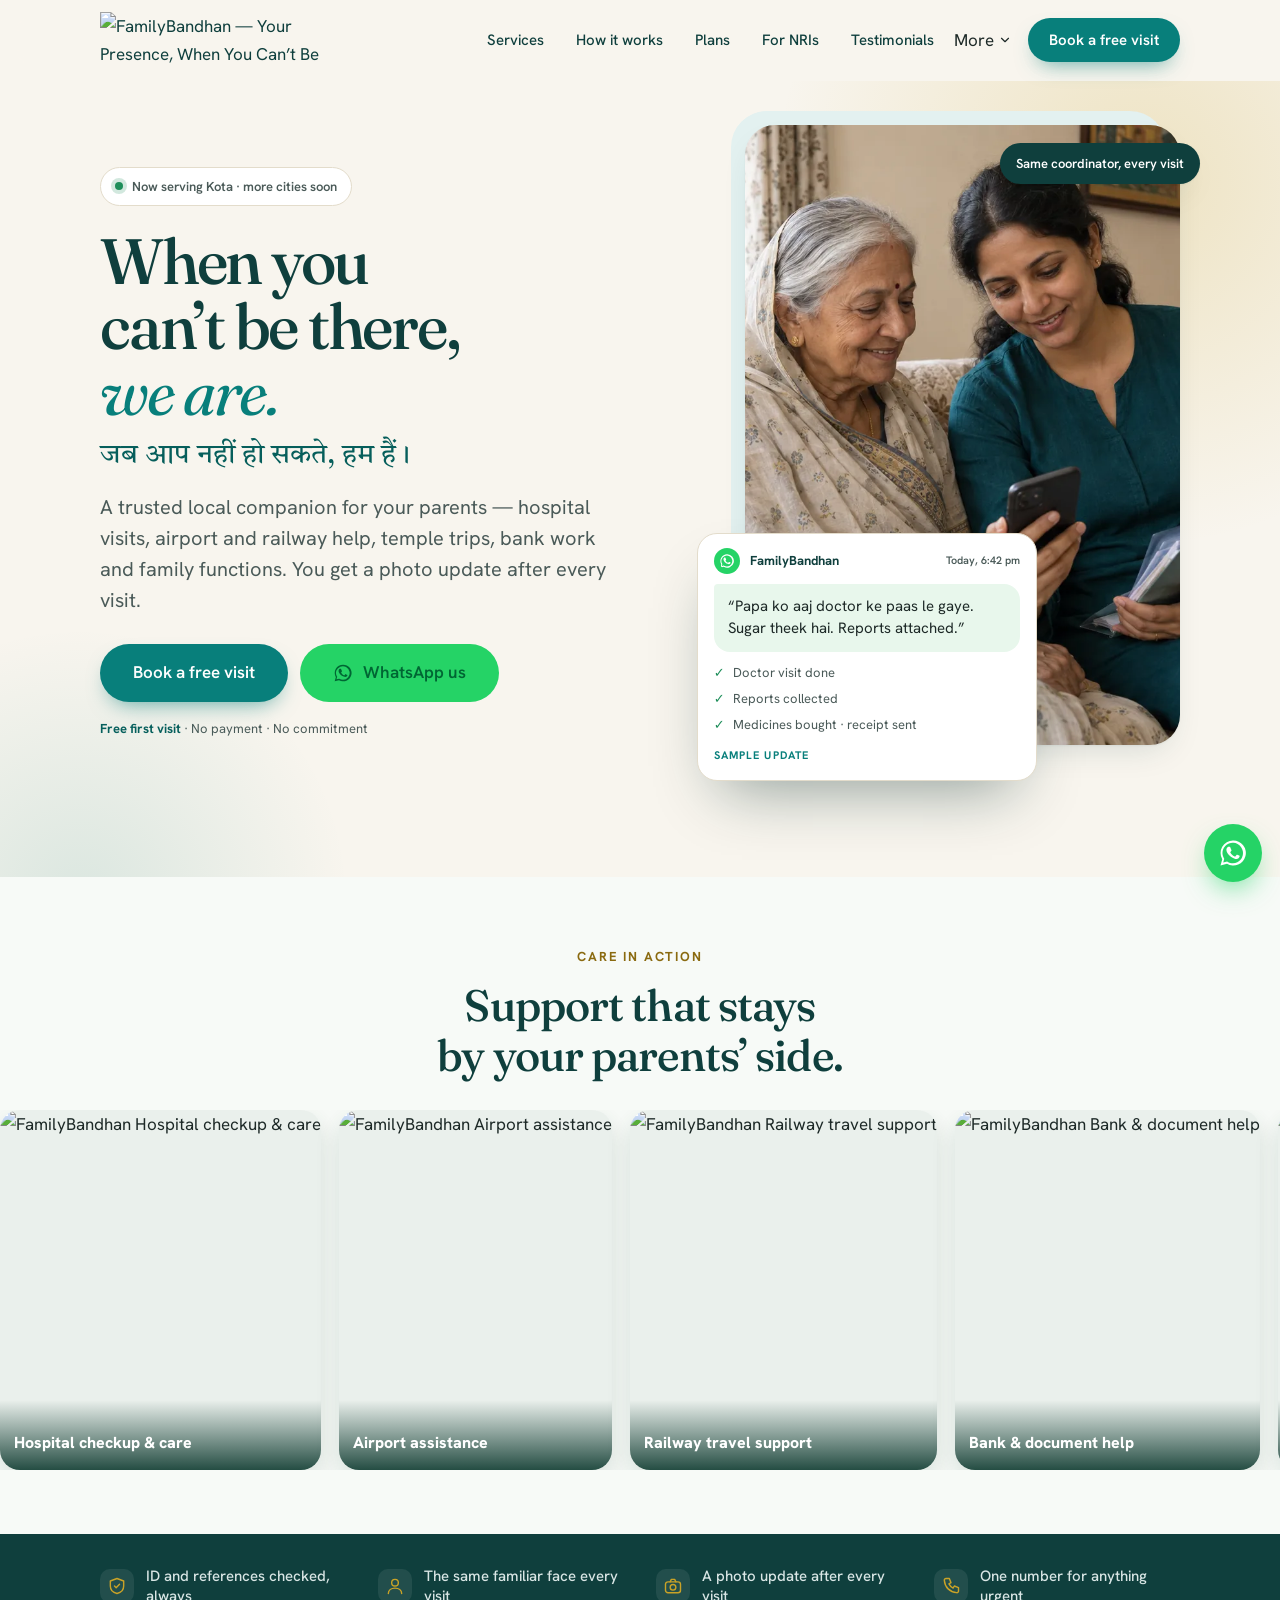
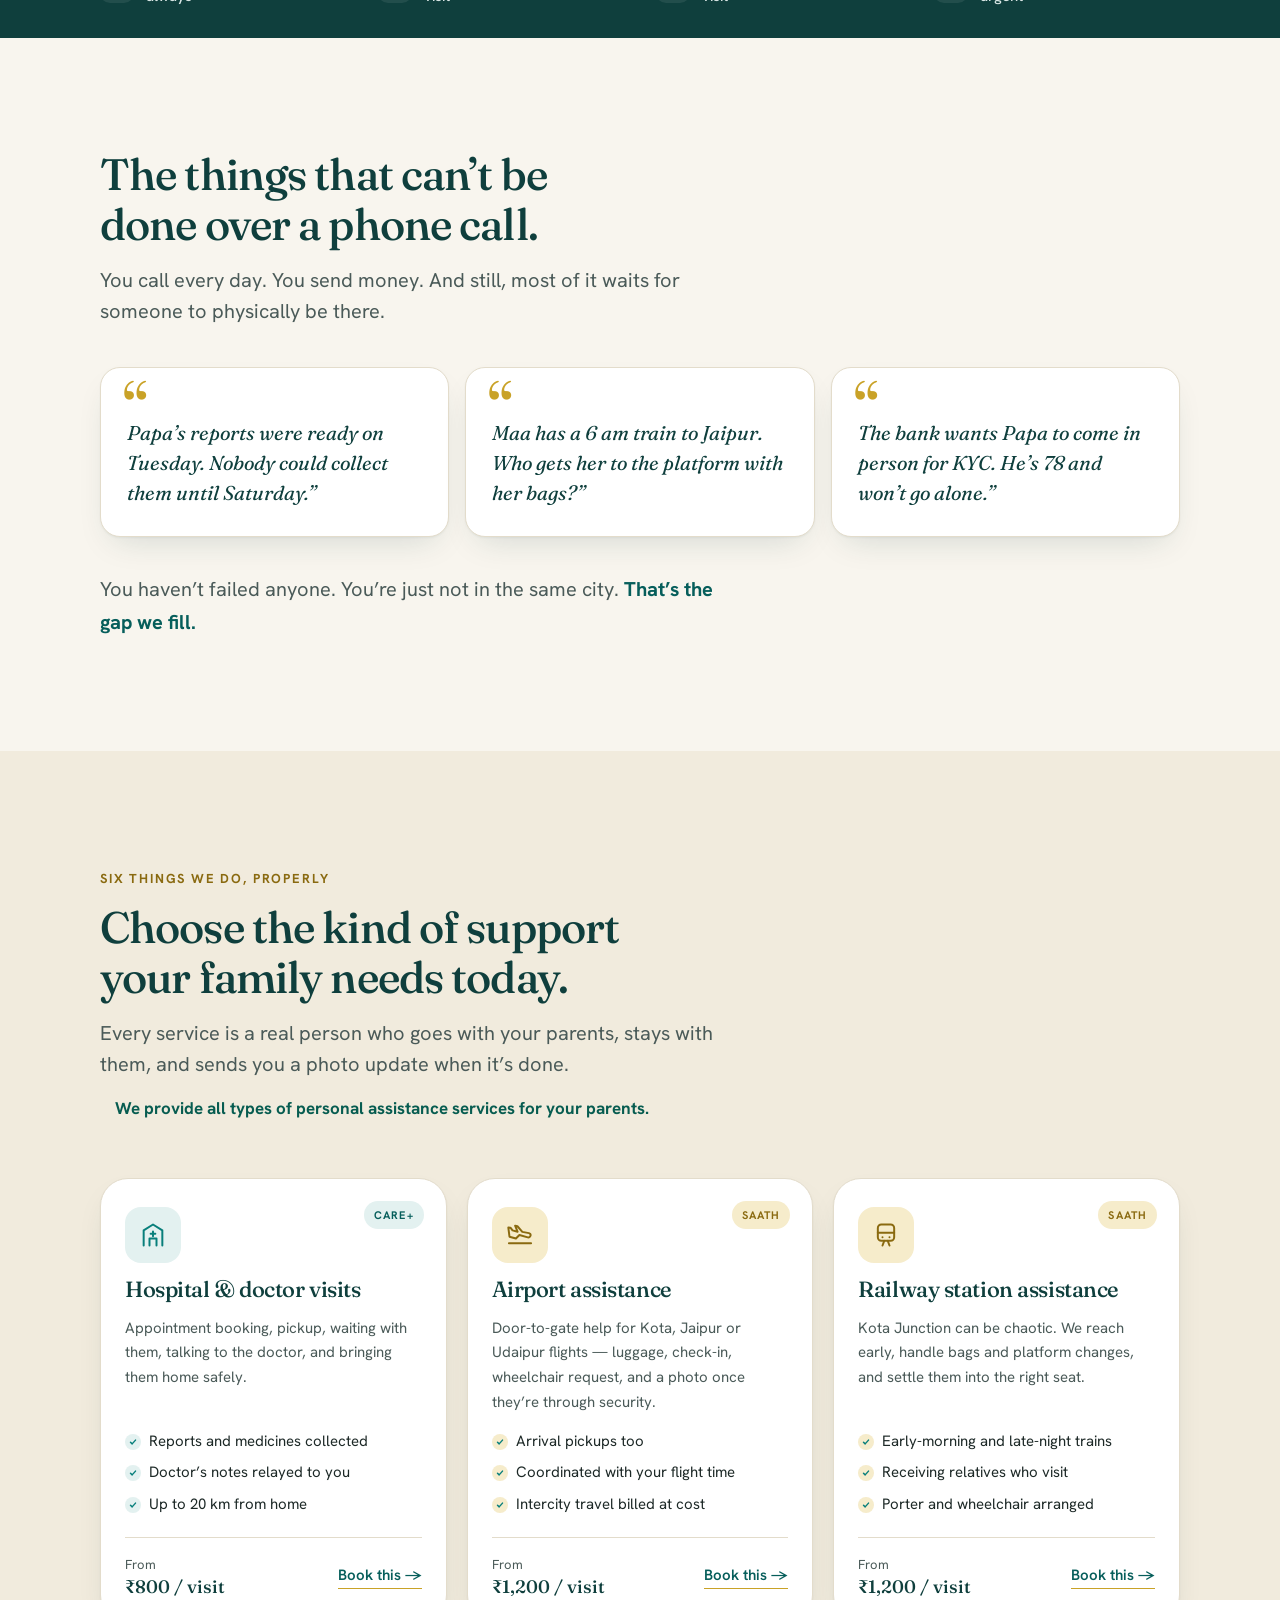
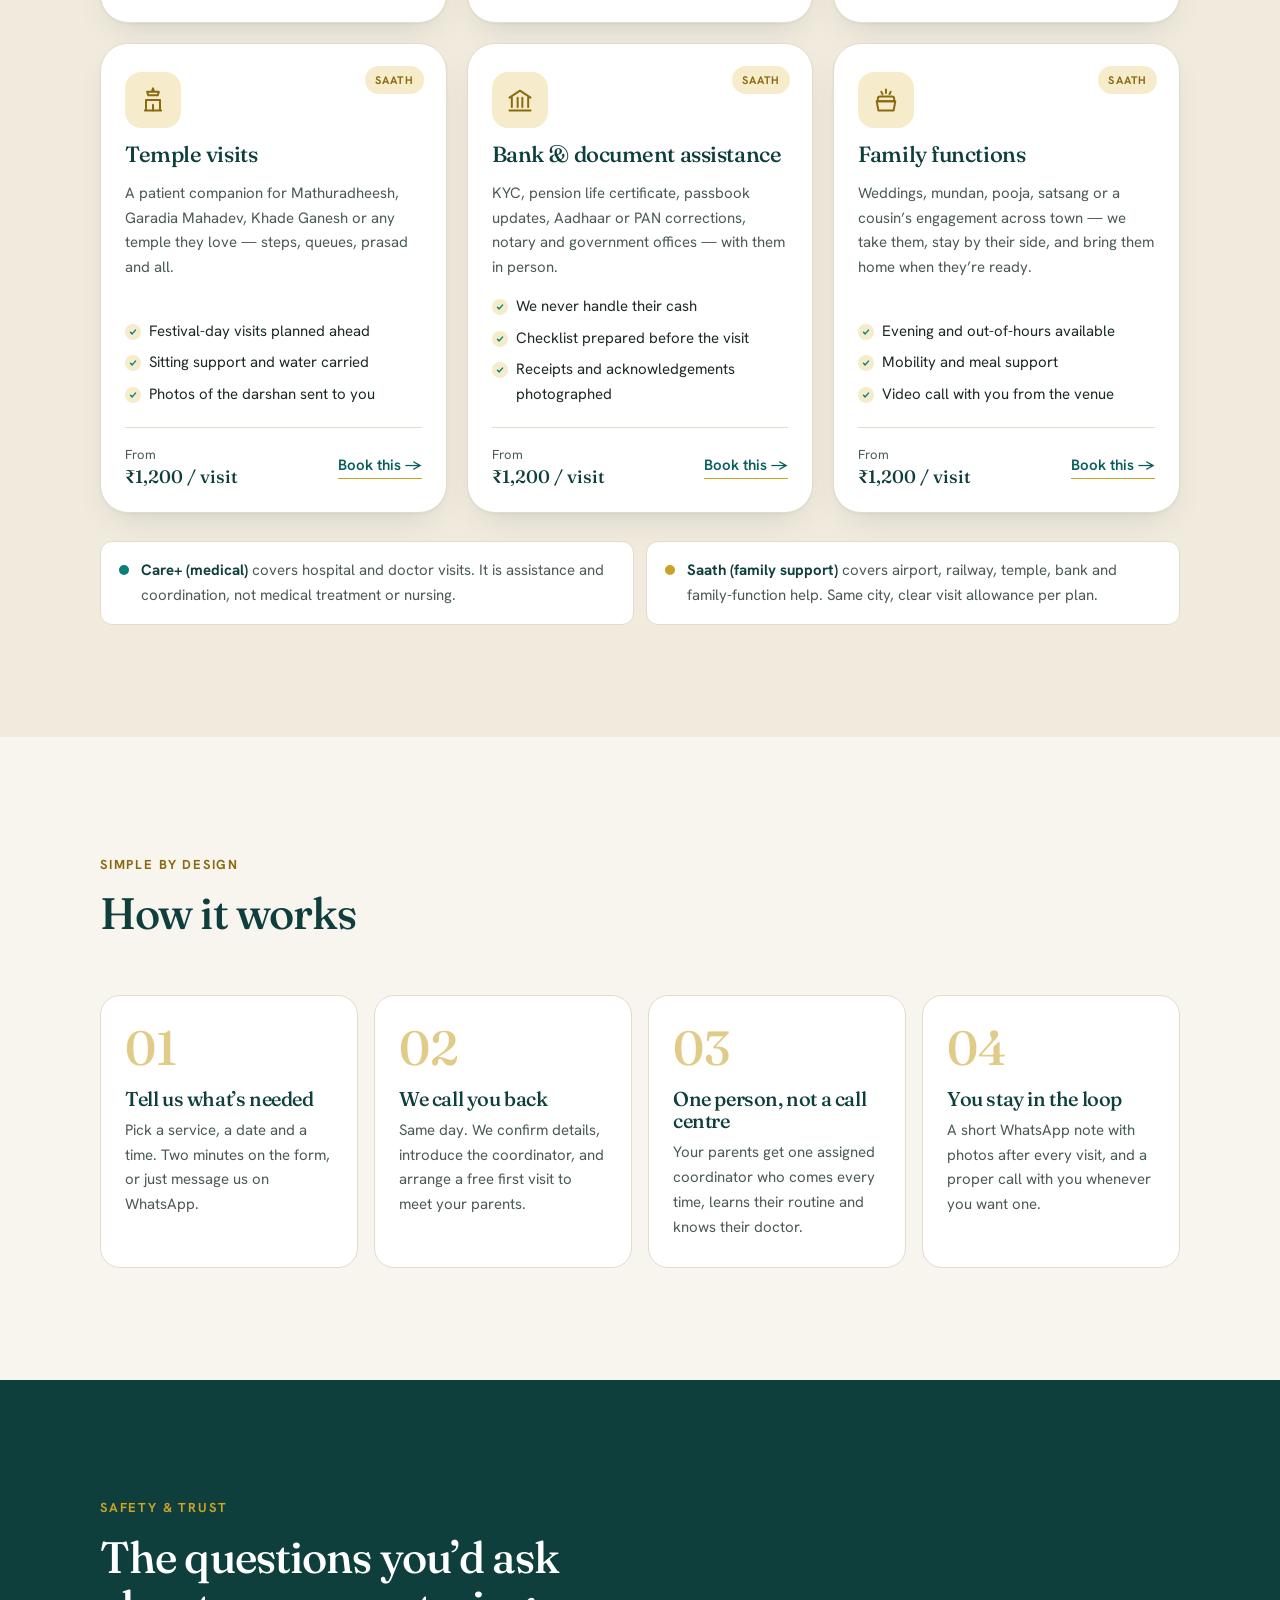
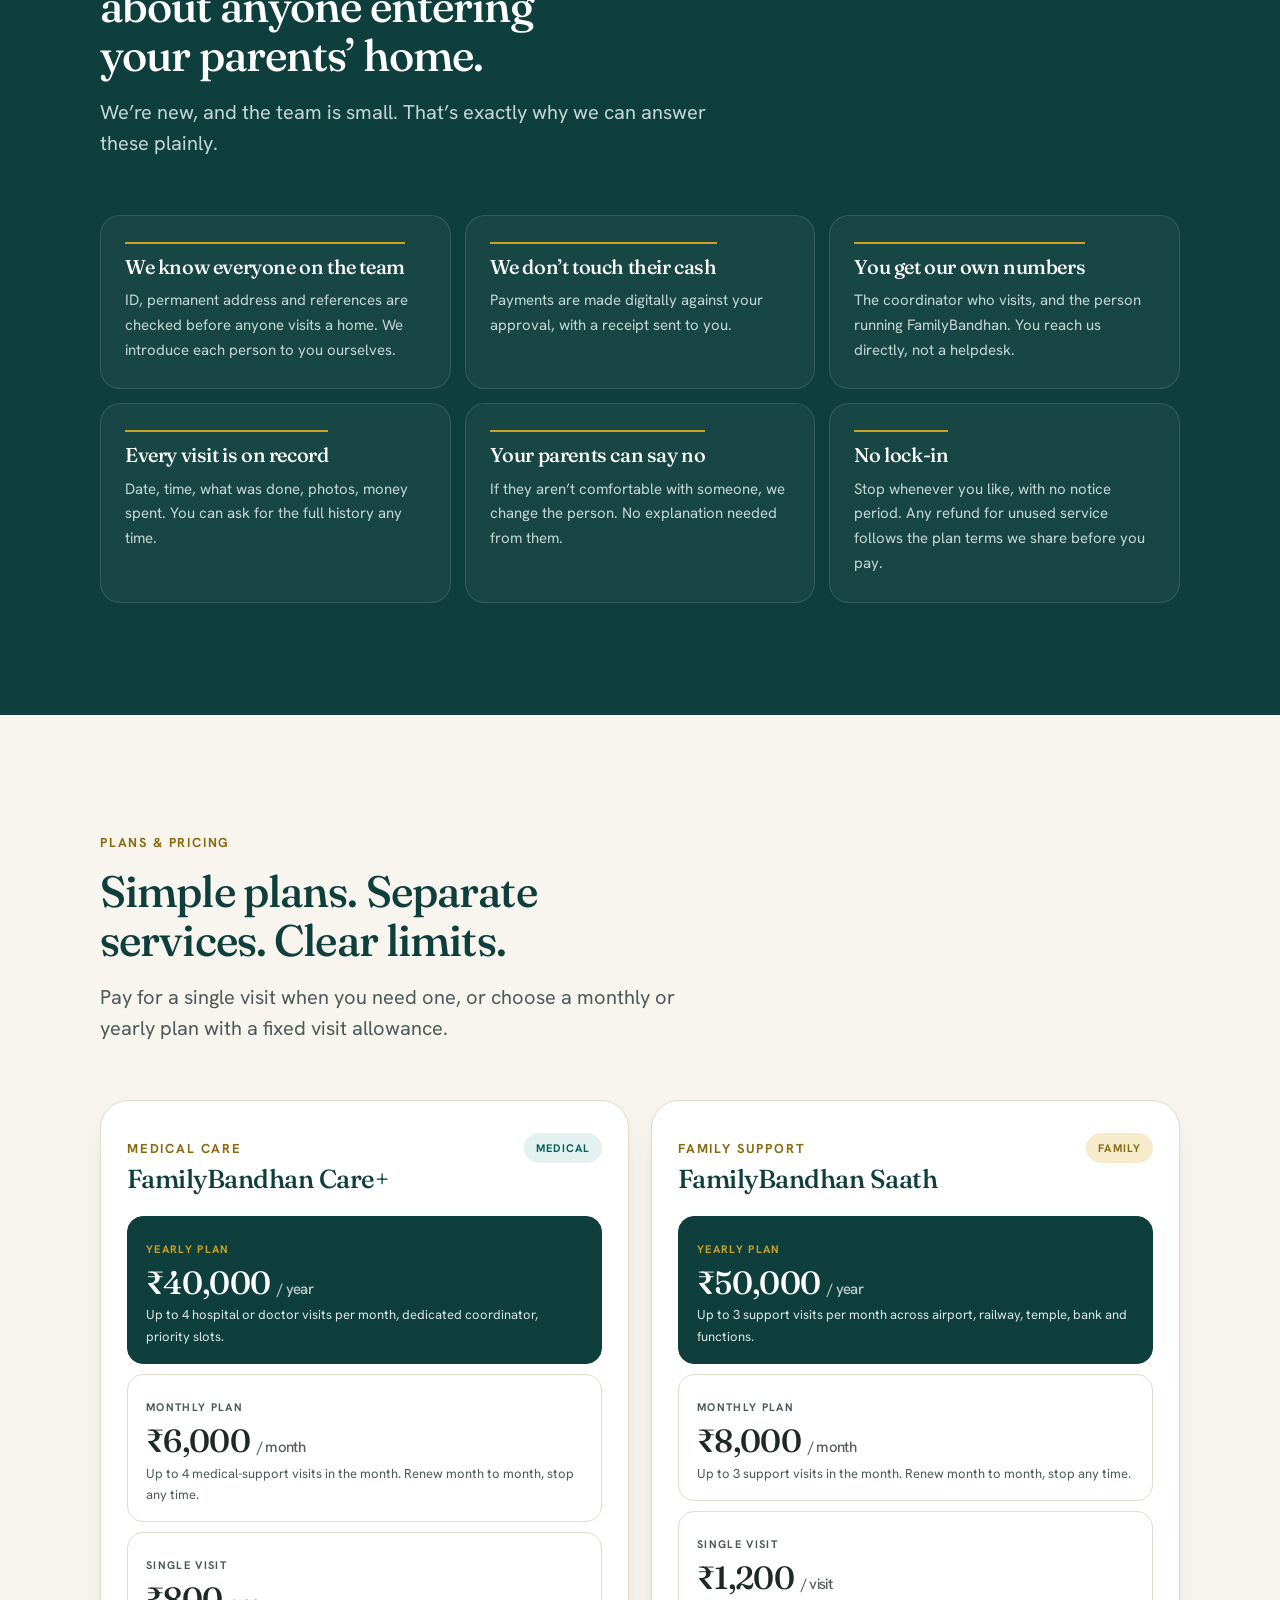
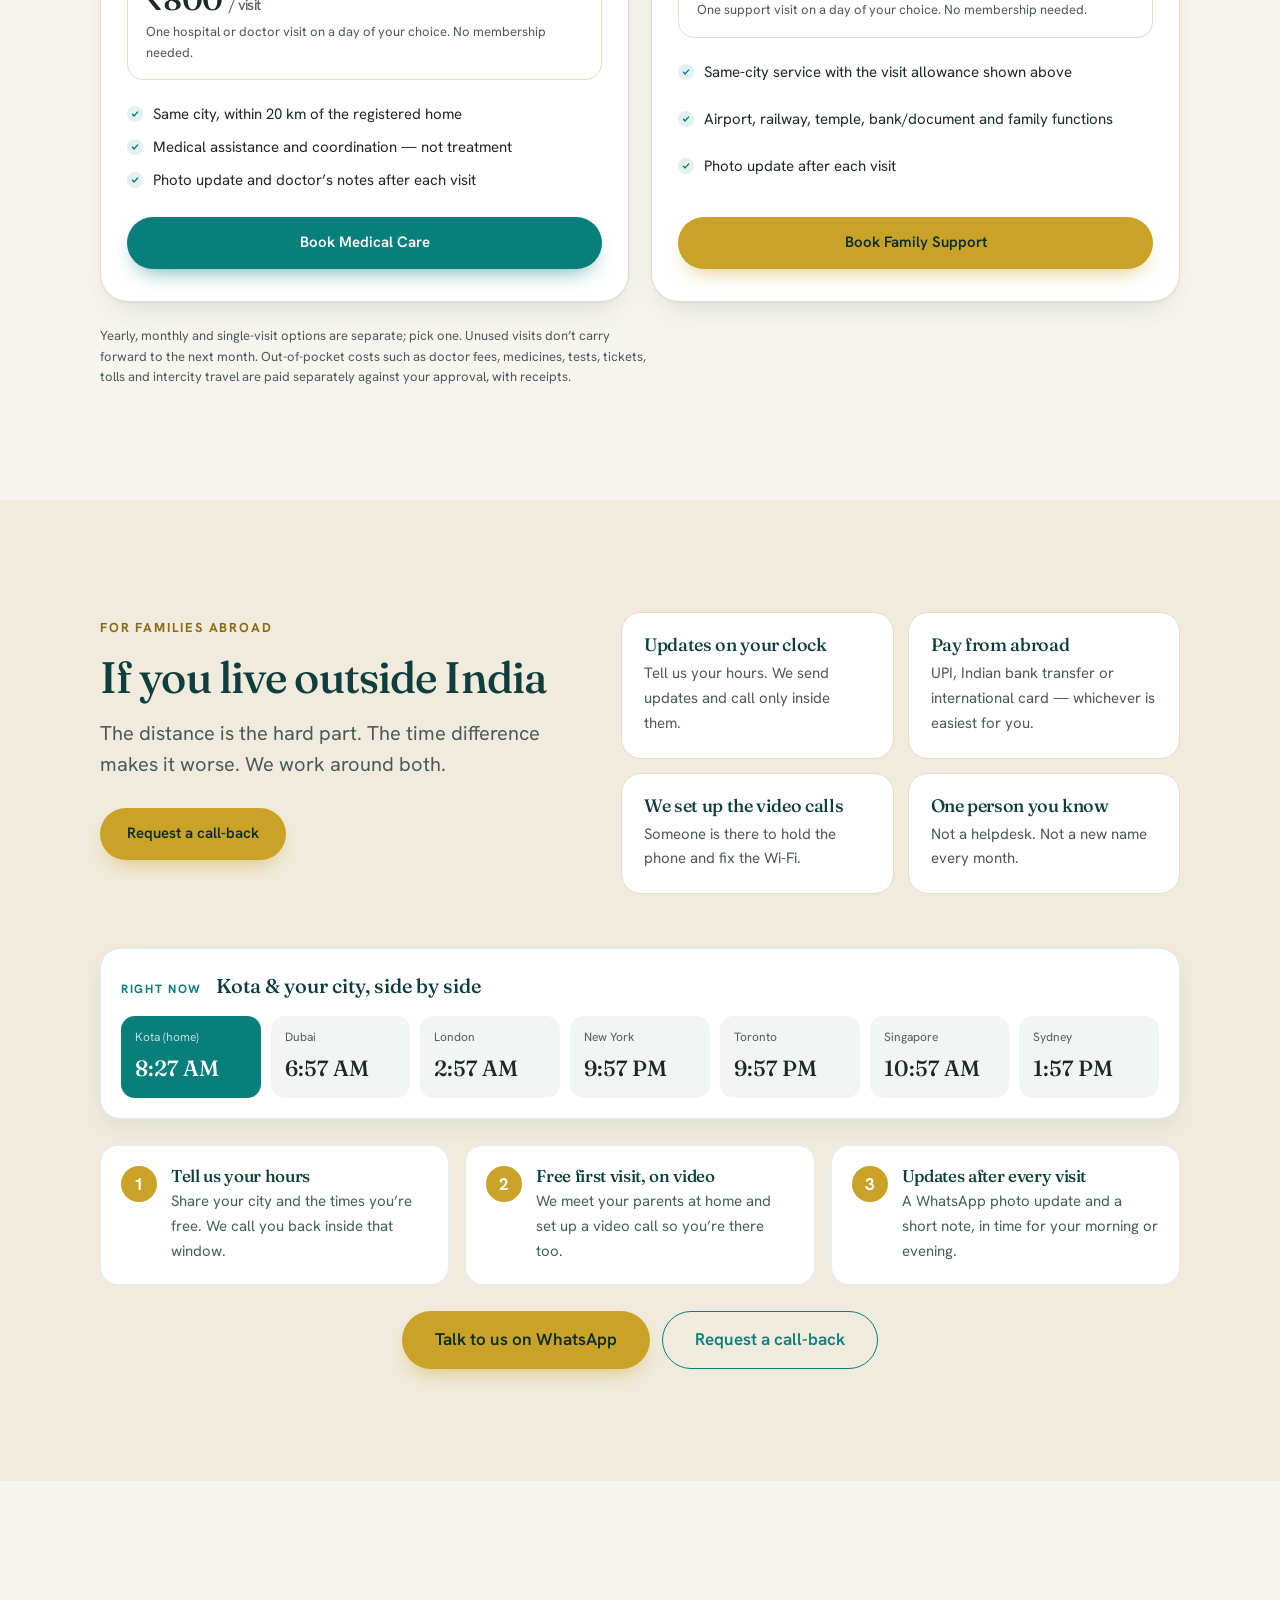
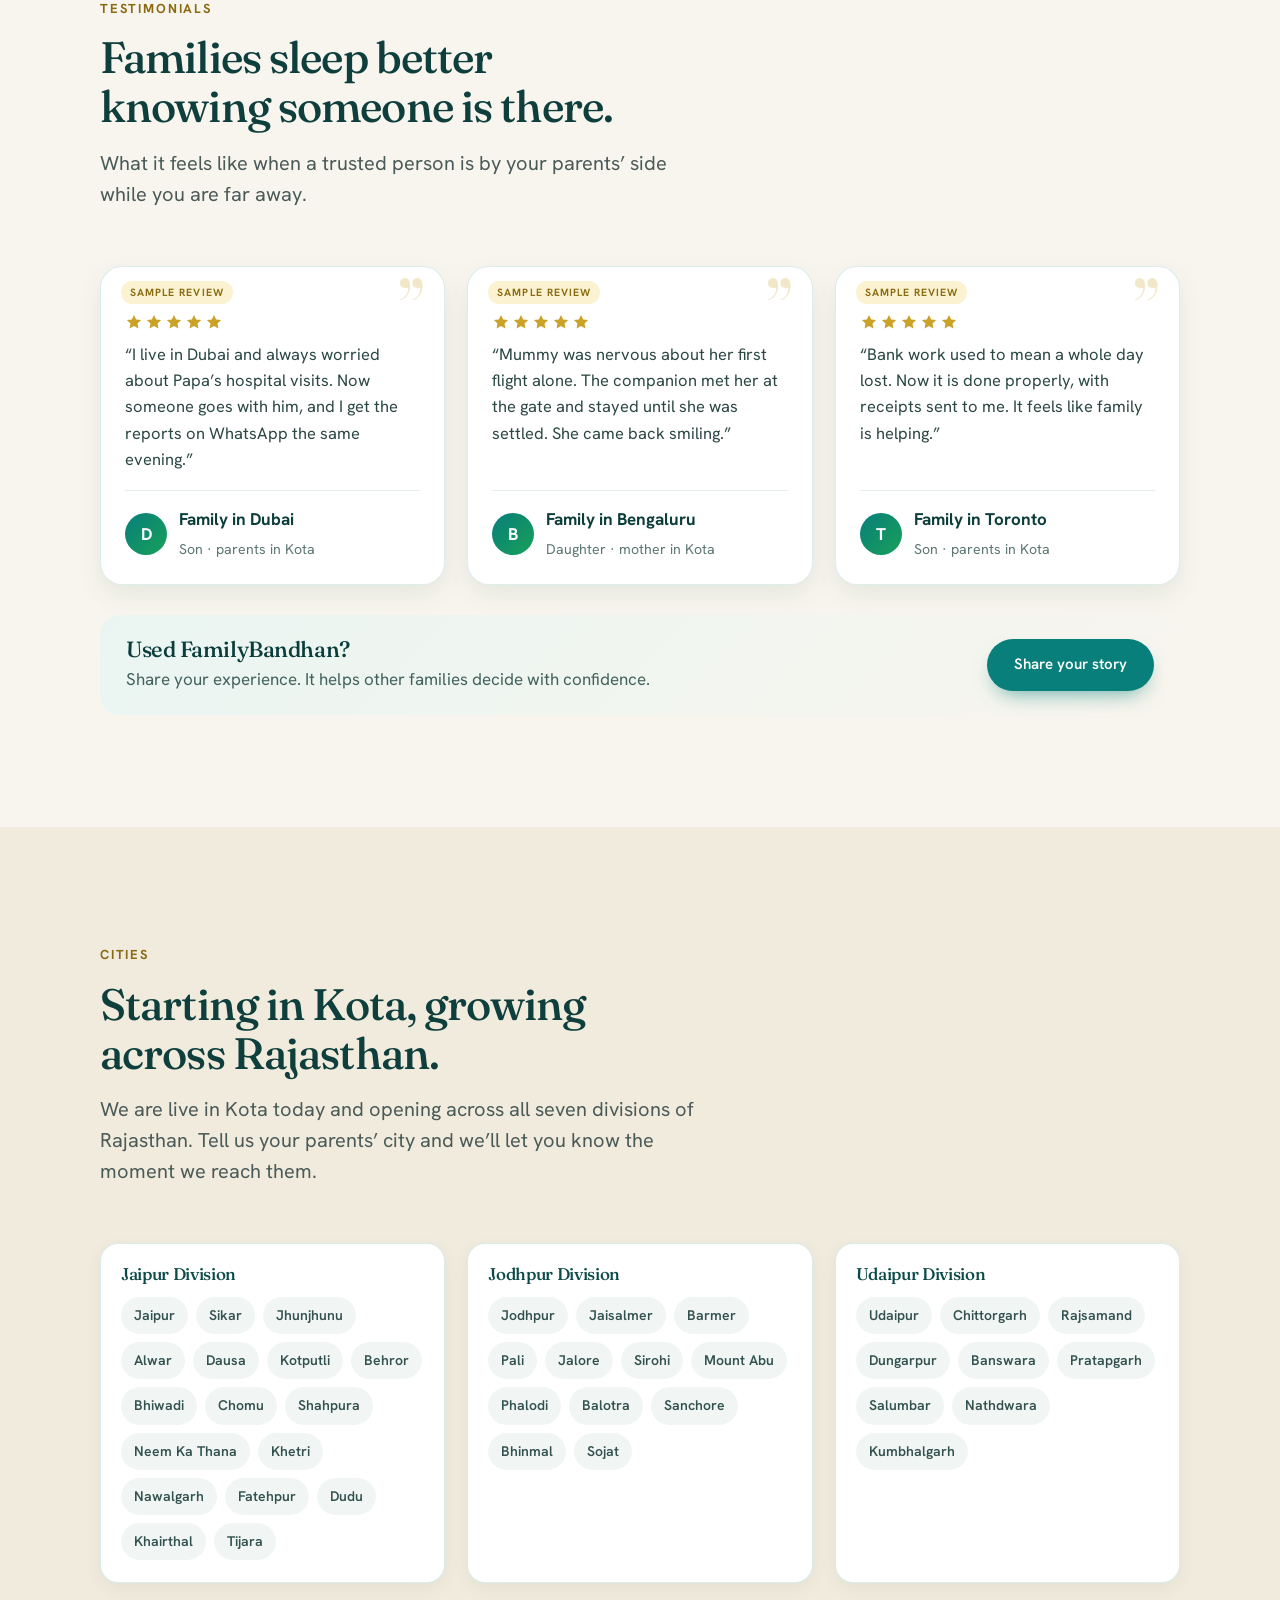
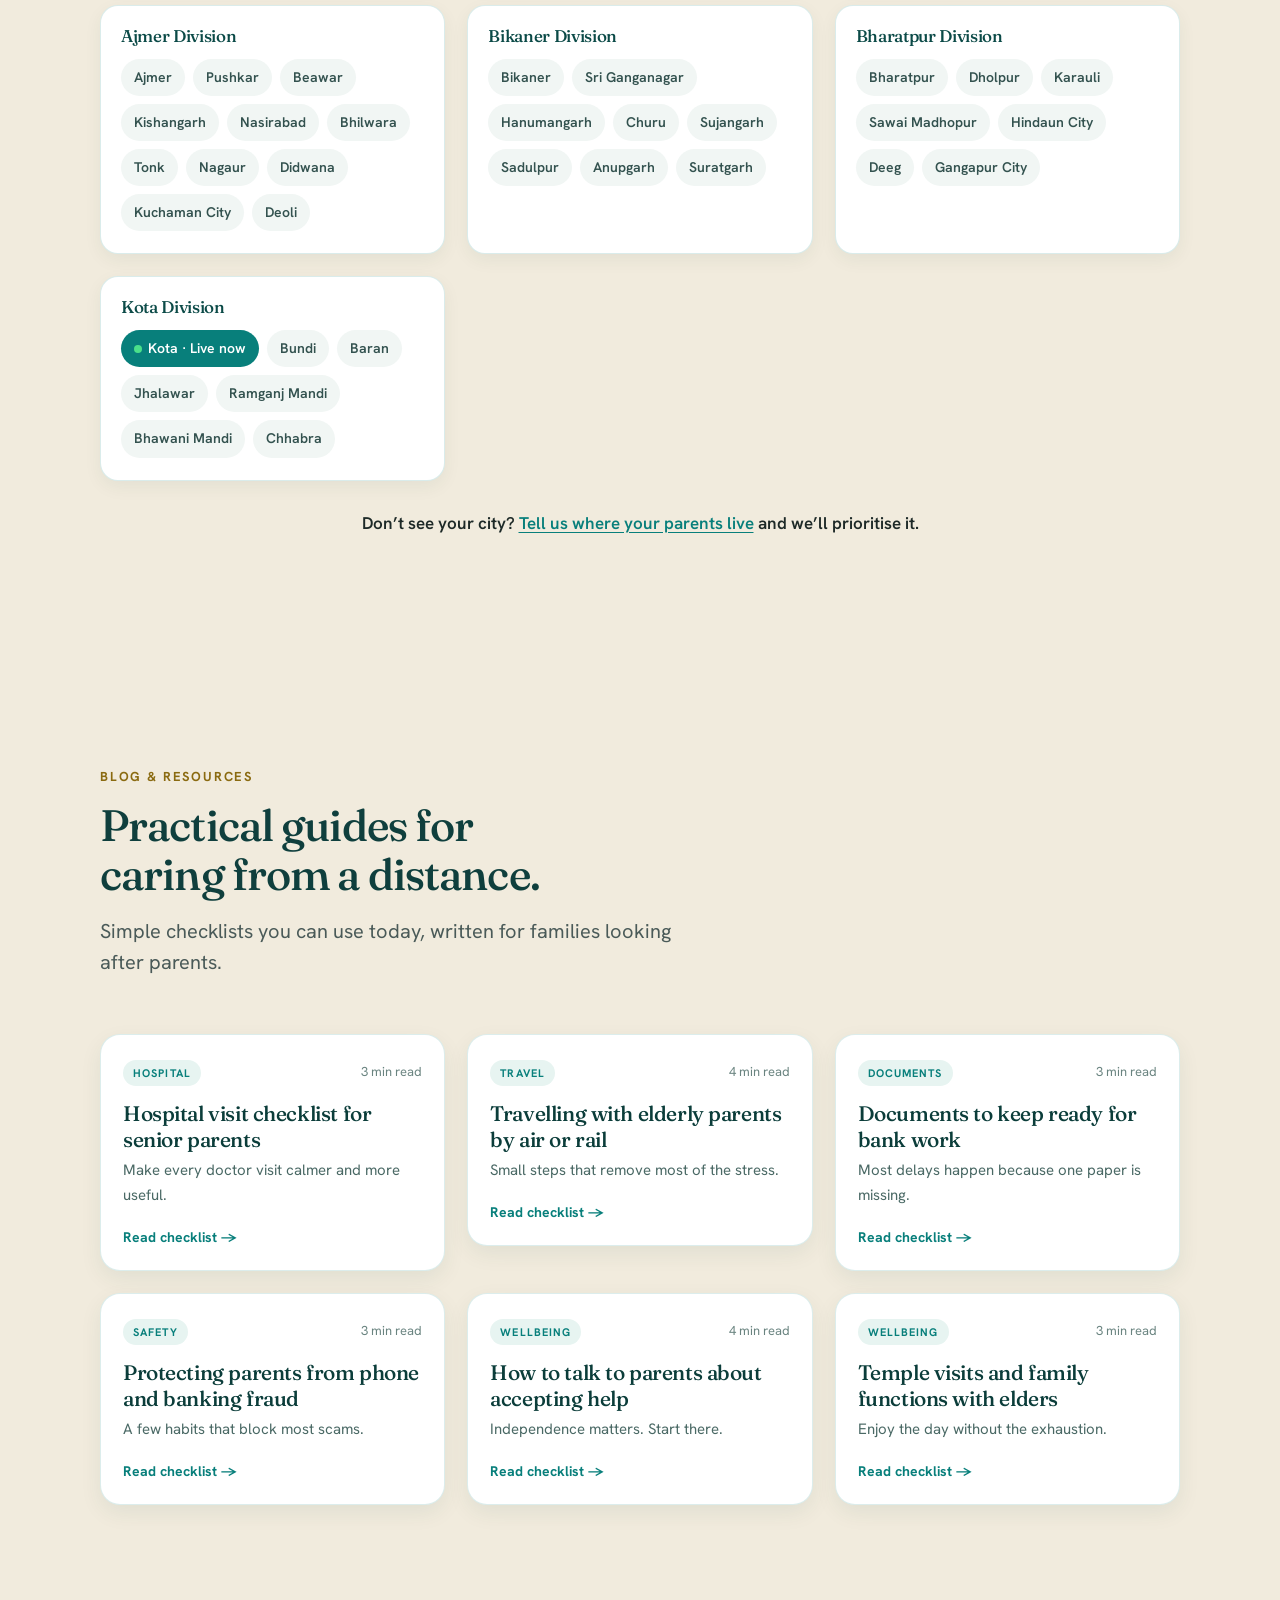
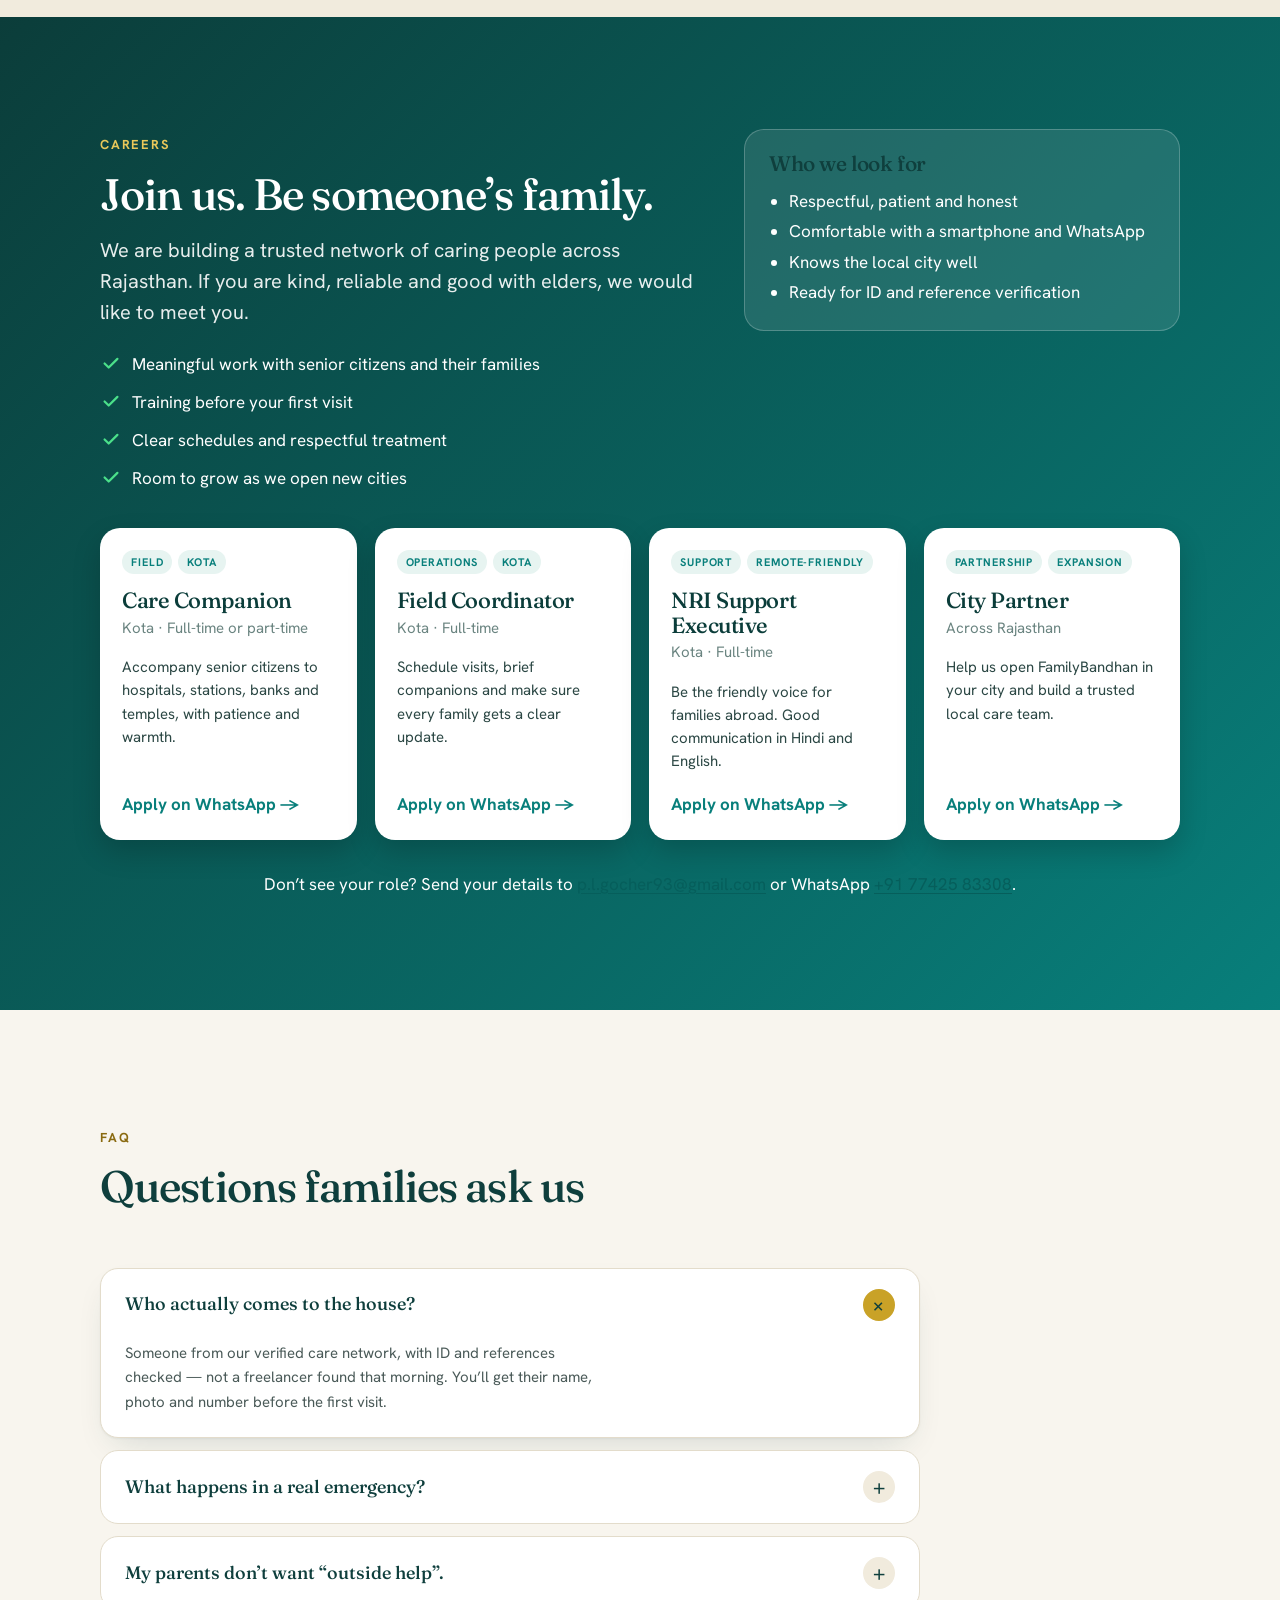
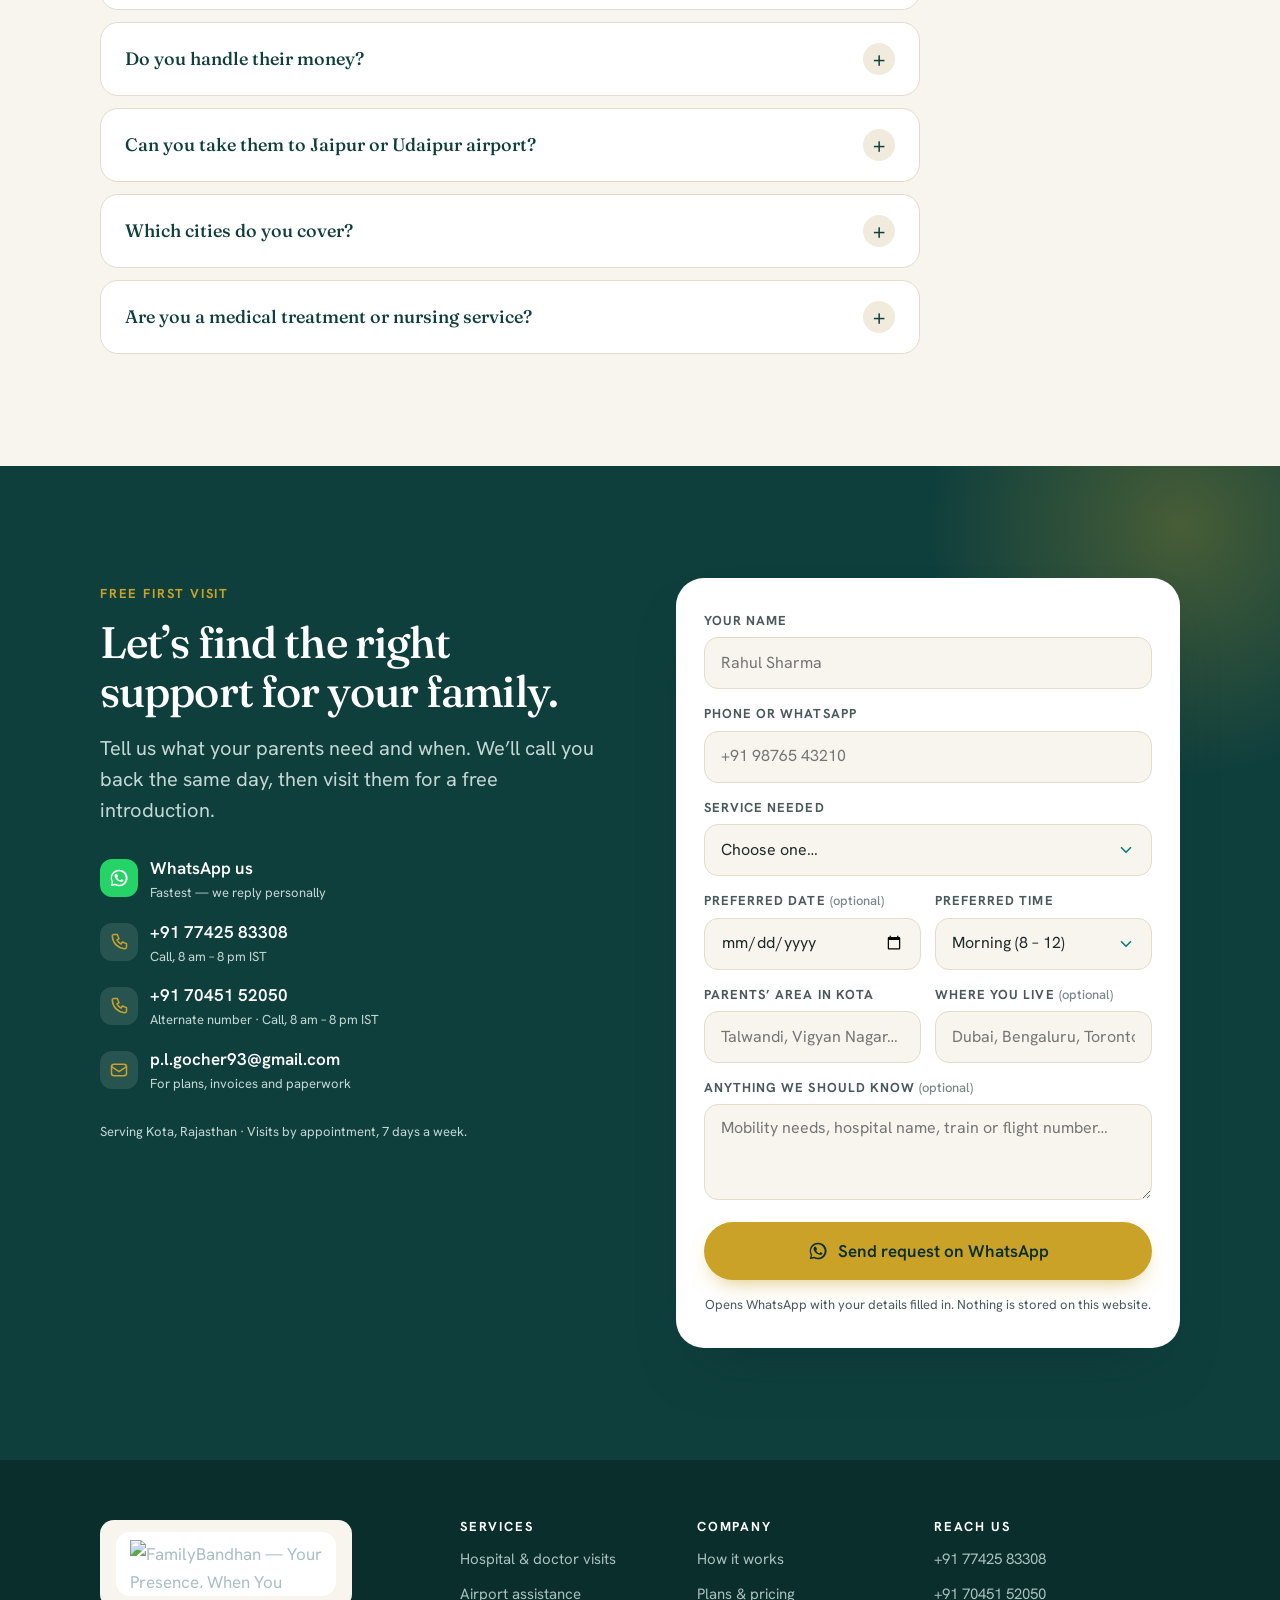
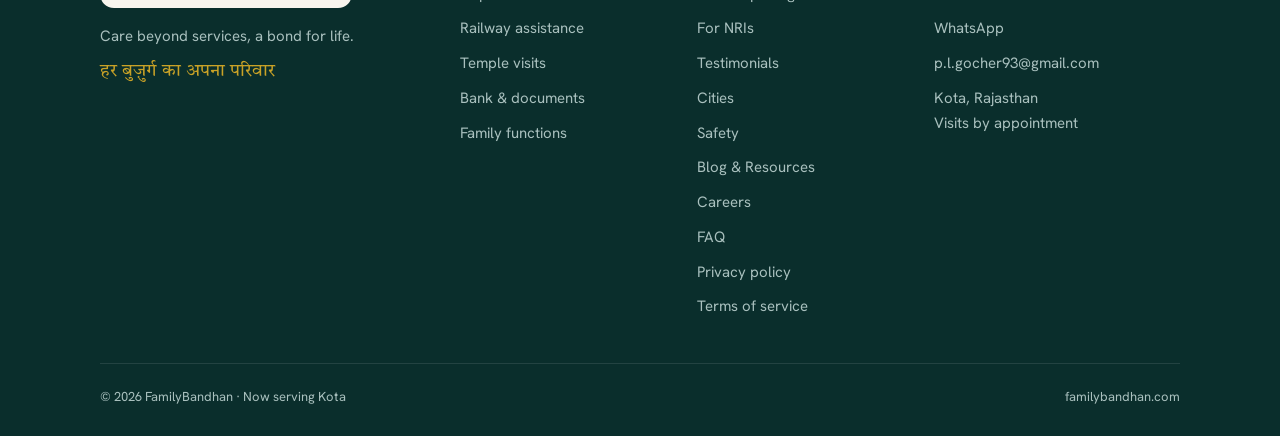
==== index.html @ 6b4c8b2b "Add files via upload" ====
<!doctype html>
<html lang="en">
<head>
<meta charset="utf-8">
<meta name="viewport" content="width=device-width, initial-scale=1, viewport-fit=cover">
<title>FamilyBandhan — Elder Care &amp; Personal Assistance in Kota | Hospital, Airport, Railway, Temple &amp; Bank Help</title>
<meta name="description" content="A trusted local companion for your parents in Kota. Hospital visits, airport and railway assistance, temple visits, bank and document work, family functions — with a WhatsApp photo update after every visit.">
<meta name="theme-color" content="#087F7B">
<link rel="canonical" href="https://familybandhan.com/">
<link rel="manifest" href="manifest.json">

<meta property="og:type" content="website">
<meta property="og:site_name" content="FamilyBandhan">
<meta property="og:title" content="FamilyBandhan — Aap Door Hain, Hum Saath Hain">
<meta property="og:description" content="Elder care and personal assistance for parents in Kota: hospital, airport, railway, temple, bank and family-function support. Photo update after every visit.">
<meta property="og:url" content="https://familybandhan.com/">
<meta property="og:image" content="https://familybandhan.com/assets/og-image.jpg">
<meta property="og:image:width" content="1200">
<meta property="og:image:height" content="630">
<meta property="og:locale" content="en_IN">
<meta name="twitter:card" content="summary_large_image">
<meta name="twitter:title" content="FamilyBandhan — Elder Care &amp; Personal Assistance in Kota">
<meta name="twitter:description" content="Hospital, airport, railway, temple, bank and family-function assistance for your parents, with a photo update after every visit.">
<meta name="twitter:image" content="https://familybandhan.com/assets/og-image.jpg">

<link rel="icon" href="assets/favicon.svg" type="image/svg+xml">
<link rel="icon" href="assets/favicon-32.png" type="image/png" sizes="32x32">
<link rel="apple-touch-icon" href="assets/apple-touch-icon.png">

<!-- Fonts: preconnect, then load the stylesheet without blocking first paint -->
<link rel="preconnect" href="https://fonts.googleapis.com">
<link rel="preconnect" href="https://fonts.gstatic.com" crossorigin>
<link rel="preload" as="style" href="https://fonts.googleapis.com/css2?family=Fraunces:ital,opsz,wght@0,9..144,400;0,9..144,500;0,9..144,600;1,9..144,400&family=Hanken+Grotesk:wght@400;500;600;700&family=Tiro+Devanagari+Hindi&display=swap">
<link rel="stylesheet" href="https://fonts.googleapis.com/css2?family=Fraunces:ital,opsz,wght@0,9..144,400;0,9..144,500;0,9..144,600;1,9..144,400&family=Hanken+Grotesk:wght@400;500;600;700&family=Tiro+Devanagari+Hindi&display=swap" media="print" onload="this.media='all'">
<noscript><link rel="stylesheet" href="https://fonts.googleapis.com/css2?family=Fraunces:ital,opsz,wght@0,9..144,400;0,9..144,500;0,9..144,600;1,9..144,400&family=Hanken+Grotesk:wght@400;500;600;700&family=Tiro+Devanagari+Hindi&display=swap"></noscript>

<link rel="preload" as="image" href="assets/hero-720.webp" imagesrcset="assets/hero-480.webp 480w, assets/hero-720.webp 720w, assets/hero-960.webp 960w" imagesizes="(min-width: 900px) 42vw, 92vw" fetchpriority="high">
<link rel="stylesheet" href="css/styles.css">
<noscript><style>.rv{opacity:1!important;transform:none!important}.nav-mobile{display:block}</style></noscript>

<script type="application/ld+json">
{
  "@context": "https://schema.org",
  "@graph": [
    {
      "@type": "LocalBusiness",
      "@id": "https://familybandhan.com/#business",
      "name": "FamilyBandhan",
      "url": "https://familybandhan.com/",
      "image": "https://familybandhan.com/assets/og-image.jpg",
      "logo": "https://familybandhan.com/assets/icon-512.png",
      "description": "Elder care and personal assistance for parents in Kota: hospital visits, airport and railway assistance, temple visits, bank and document help, and family functions.",
      "telephone": ["+917742583308","+917045152050"],
      "email": "p.l.gocher93@gmail.com",
      "priceRange": "₹800–₹50,000",
      "address": { "@type": "PostalAddress", "addressLocality": "Kota", "addressRegion": "Rajasthan", "addressCountry": "IN" },
      "areaServed": { "@type": "City", "name": "Kota" },
      "openingHoursSpecification": { "@type": "OpeningHoursSpecification", "dayOfWeek": ["Monday","Tuesday","Wednesday","Thursday","Friday","Saturday","Sunday"], "opens": "08:00", "closes": "20:00" },
      "hasOfferCatalog": {
        "@type": "OfferCatalog",
        "name": "FamilyBandhan services",
        "itemListElement": [
          { "@type": "Offer", "itemOffered": { "@type": "Service", "name": "Hospital & doctor visit assistance" }, "price": "800", "priceCurrency": "INR" },
          { "@type": "Offer", "itemOffered": { "@type": "Service", "name": "Airport assistance" }, "price": "1200", "priceCurrency": "INR" },
          { "@type": "Offer", "itemOffered": { "@type": "Service", "name": "Railway station assistance" }, "price": "1200", "priceCurrency": "INR" },
          { "@type": "Offer", "itemOffered": { "@type": "Service", "name": "Temple visit companion" }, "price": "1200", "priceCurrency": "INR" },
          { "@type": "Offer", "itemOffered": { "@type": "Service", "name": "Bank & document assistance" }, "price": "1200", "priceCurrency": "INR" },
          { "@type": "Offer", "itemOffered": { "@type": "Service", "name": "Family function companion" }, "price": "1200", "priceCurrency": "INR" }
        ]
      }
    },
    {
      "@type": "FAQPage",
      "mainEntity": [
        { "@type": "Question", "name": "Who actually comes to the house?", "acceptedAnswer": { "@type": "Answer", "text": "Someone from our verified care network, with ID and references checked. You get their name, photo and number before the first visit." } },
        { "@type": "Question", "name": "What happens in a real emergency?", "acceptedAnswer": { "@type": "Answer", "text": "Call us and we coordinate next steps, contact you promptly and, subject to team availability, arrange in-person support or hospital accompaniment. We are not an ambulance or 24×7 guaranteed-response service." } },
        { "@type": "Question", "name": "Do you handle their money?", "acceptedAnswer": { "@type": "Answer", "text": "No cash from your parents. Spending happens against your written approval, digitally, with a receipt sent to you." } },
        { "@type": "Question", "name": "Which cities do you cover?", "acceptedAnswer": { "@type": "Answer", "text": "We are starting in Kota and adding cities as our verified network grows. Both services are same-city only." } }
      ]
    }
  ]
}
</script>
<style>

section[id]{scroll-margin-top:84px}
.nav-desktop{align-items:center}
.nav-more{position:relative}
.nav-more summary{list-style:none;cursor:pointer;display:inline-flex;align-items:center;gap:4px;font:inherit;color:inherit;padding:6px 2px}
.nav-more summary::-webkit-details-marker{display:none}
.nav-more summary svg{width:14px;height:14px;transition:transform .2s}
.nav-more[open] summary svg{transform:rotate(180deg)}
.nav-more-menu{position:absolute;right:-12px;top:calc(100% + 10px);min-width:200px;background:#fff;border:1px solid rgba(8,127,123,.15);border-radius:14px;box-shadow:0 14px 34px rgba(11,61,58,.16);padding:8px;display:flex;flex-direction:column;z-index:60}
.nav-more-menu a{padding:10px 14px;border-radius:9px;color:#0b3d3a;white-space:nowrap}
.nav-more-menu a:hover{background:#eef6f4}
.nav-mobile{max-height:calc(100vh - 80px);overflow-y:auto}
.btn-ghost-x{border:1.5px solid rgba(255,255,255,.7);color:#fff;background:transparent}
.nri-x{margin-top:54px;display:grid;gap:26px}
.nri-clock{background:#fff;border:1px solid rgba(8,127,123,.15);border-radius:20px;padding:20px;box-shadow:0 8px 22px rgba(17,71,51,.07)}
.nri-clock-h{display:flex;flex-wrap:wrap;gap:8px 14px;align-items:baseline;margin-bottom:14px}
.nri-clock-h span{font-size:12px;letter-spacing:.14em;text-transform:uppercase;color:#087F7B;font-weight:700}
.nri-clock-h b{font-family:'Fraunces',serif;font-size:20px;color:#0b3d3a;font-weight:500}
.nri-times{display:grid;grid-template-columns:repeat(auto-fit,minmax(130px,1fr));gap:10px}
.nri-t{border-radius:14px;background:#f1f6f4;padding:12px 14px}
.nri-t.home{background:#087F7B;color:#fff}
.nri-t small{display:block;font-size:12px;opacity:.75}
.nri-t strong{display:block;font-family:'Fraunces',serif;font-size:22px;font-weight:500;margin-top:2px}
.nri-steps{list-style:none;margin:0;padding:0;display:grid;grid-template-columns:repeat(auto-fit,minmax(240px,1fr));gap:16px}
.nri-steps li{display:flex;gap:14px;align-items:flex-start;background:#fff;border-radius:18px;padding:20px;border:1px solid rgba(8,127,123,.12)}
.nri-steps li>span{flex:0 0 36px;height:36px;border-radius:50%;background:#C9A227;color:#fff;font-weight:700;display:grid;place-items:center}
.nri-steps h3{margin:0 0 4px;font-size:17px;color:#0b3d3a}
.nri-steps p{margin:0;font-size:15px;color:#42615d}
.nri-cta{display:flex;flex-wrap:wrap;gap:12px;justify-content:center}
.nri-cta .btn-ghost-x{border-color:#087F7B;color:#087F7B}
.tm-grid{display:grid;grid-template-columns:repeat(auto-fit,minmax(280px,1fr));gap:22px;margin-top:34px}
.tm-card{position:relative;margin:0;background:#fff;border:1px solid rgba(8,127,123,.14);border-radius:22px;padding:30px 24px 22px;box-shadow:0 10px 26px rgba(17,71,51,.08);display:flex;flex-direction:column}
.tm-card::before{content:"”";position:absolute;right:20px;top:2px;font-family:'Fraunces',serif;font-size:90px;line-height:1;color:rgba(201,162,39,.25)}
.tm-sample{position:absolute;top:14px;left:20px;font-size:10.5px;letter-spacing:.1em;text-transform:uppercase;font-weight:700;color:#8a6d12;background:#fbf2d2;border-radius:999px;padding:3px 9px}
.tm-stars{display:flex;gap:2px;margin:16px 0 10px}
.tm-stars svg{width:18px;height:18px;fill:#C9A227}
.tm-card blockquote{margin:0 0 18px;font-size:16.5px;line-height:1.6;color:#2b4744;flex:1}
.tm-card figcaption{display:flex;align-items:center;gap:12px;border-top:1px solid #e6eeea;padding-top:14px}
.tm-av{width:42px;height:42px;border-radius:50%;background:linear-gradient(135deg,#087F7B,#18a058);color:#fff;font-weight:700;display:grid;place-items:center}
.tm-card figcaption b{display:block;color:#0b3d3a}
.tm-card figcaption small{color:#5b7773}
.tm-cta{margin-top:30px;display:flex;flex-wrap:wrap;gap:16px;align-items:center;justify-content:space-between;background:linear-gradient(135deg,#eaf5f2,#f8f5ee);border-radius:20px;padding:22px 26px}
.tm-cta h3{margin:0 0 4px;font-family:'Fraunces',serif;font-size:22px;color:#0b3d3a;font-weight:500}
.tm-cta p{margin:0;color:#42615d}
.rs-grid{display:grid;grid-template-columns:repeat(auto-fit,minmax(300px,1fr));gap:22px;margin-top:34px;align-items:start}
.rs-card{background:#fff;border:1px solid rgba(8,127,123,.14);border-radius:20px;box-shadow:0 8px 22px rgba(17,71,51,.07);overflow:hidden}
.rs-card summary{list-style:none;cursor:pointer;padding:22px 22px 20px;display:block}
.rs-card summary::-webkit-details-marker{display:none}
.rs-tag{display:inline-block;font-size:11px;font-weight:700;letter-spacing:.1em;text-transform:uppercase;color:#087F7B;background:#e7f4f1;border-radius:999px;padding:4px 10px}
.rs-min{float:right;font-size:13px;color:#6a8480;margin-top:4px}
.rs-card h3{margin:14px 0 6px;font-family:'Fraunces',serif;font-size:21px;line-height:1.25;color:#0b3d3a;font-weight:500}
.rs-card summary p{margin:0 0 14px;color:#4a6965;font-size:15px}
.rs-more{font-weight:700;color:#087F7B;font-size:14px}
.rs-more::after{content:" →"}
.rs-card[open] .rs-more::after{content:" ↑"}
.rs-card ul{margin:0;padding:4px 22px 22px 40px;color:#2f4b48;line-height:1.6;border-top:1px dashed #d5e4df}
.rs-card li{margin-top:10px}
.cr{background:linear-gradient(135deg,#0b3d3a 0%,#087F7B 100%);color:#fff}
.cr .eyebrow{color:#e8c85a}
.cr h2,.cr .lede{color:#fff}
.cr .lede{opacity:.9}
.cr-top{display:grid;grid-template-columns:1.4fr 1fr;gap:34px;align-items:start}
.cr-perks{list-style:none;margin:22px 0 0;padding:0;display:grid;gap:10px}
.cr-perks li{display:flex;gap:10px;align-items:flex-start}
.cr-perks svg{flex:0 0 22px;width:22px;height:22px;color:#4be08a;margin-top:2px}
.cr-box{background:rgba(255,255,255,.1);border:1px solid rgba(255,255,255,.22);border-radius:20px;padding:22px 24px}
.cr-box h3{margin:0 0 10px;font-family:'Fraunces',serif;font-size:21px;font-weight:500}
.cr-box ul{margin:0;padding-left:20px;line-height:1.8}
.cr-grid{display:grid;grid-template-columns:repeat(auto-fit,minmax(240px,1fr));gap:18px;margin-top:36px}
.cr-role{background:#fff;color:#2b4744;border-radius:20px;padding:22px;display:flex;flex-direction:column;box-shadow:0 12px 28px rgba(0,0,0,.18)}
.cr-tags{display:flex;gap:6px;flex-wrap:wrap}
.cr-tags span{font-size:11px;font-weight:700;letter-spacing:.08em;text-transform:uppercase;background:#e7f4f1;color:#087F7B;border-radius:999px;padding:3px 9px}
.cr-role h3{margin:14px 0 4px;font-family:'Fraunces',serif;font-size:22px;color:#0b3d3a;font-weight:500}
.cr-sub{margin:0 0 10px;color:#6a8480;font-size:14px}
.cr-role p{margin:0 0 16px;font-size:15px;line-height:1.55}
.cr-apply{margin-top:auto;font-weight:700;color:#087F7B;text-decoration:none}
.cr-apply:hover{text-decoration:underline}
.cr-foot{text-align:center;margin-top:30px;opacity:.95}
.cr-foot a{color:#f3d76b;text-decoration:underline}
@media(max-width:820px){.cr-top{grid-template-columns:1fr}.tm-cta{flex-direction:column;align-items:flex-start}}
#cities .cty-wrap{display:grid;grid-template-columns:repeat(auto-fit,minmax(280px,1fr));gap:22px;margin-top:34px}#cities .cty-grp{background:#fff;border:1px solid rgba(8,127,123,.15);border-radius:18px;padding:20px 20px 22px;box-shadow:0 6px 18px rgba(17,71,51,.06)}#cities .cty-grp h3{margin:0 0 14px;font-size:17px;color:#0b4a47}#cities .cty-list{display:flex;flex-wrap:wrap;gap:8px}#cities .cty{display:inline-flex;align-items:center;gap:6px;padding:7px 13px;border-radius:999px;background:#f1f6f4;color:#33524f;font-size:14px;font-weight:600}#cities .cty.live{background:#087F7B;color:#fff}#cities .cty.live i{width:8px;height:8px;border-radius:50%;background:#4be08a;display:inline-block}#cities .cty-note{text-align:center;margin-top:28px;font-weight:600}#cities .cty-note a{color:#087F7B;text-decoration:underline}
.brand .fb-logo{display:block;height:56px;width:auto;max-width:none}.fbrand .fb-logo-foot{display:block;height:64px;width:auto;background:#fff;padding:8px 14px;border-radius:14px}@media(max-width:600px){.brand .fb-logo{height:46px}.fbrand .fb-logo-foot{height:56px}}
.personal-assistance{margin:14px auto 0;max-width:650px;color:#075c50;font-weight:700}
.care-gallery{padding:64px 0;background:#f7faf7;overflow:hidden}.gallery-head{text-align:center}.gallery-head h2{margin-left:auto;margin-right:auto;max-width:680px}.fb-marquee{width:100%;overflow:hidden;margin-top:30px}.fb-marquee-track{display:flex;width:max-content;gap:18px;animation:fb-scroll-left-to-right 42s linear infinite;will-change:transform}.fb-marquee:hover .fb-marquee-track,.fb-marquee:focus-within .fb-marquee-track{animation-play-state:paused}.fb-marquee-card{position:relative;flex:0 0 auto;width:auto;height:360px;margin:0;overflow:hidden;border-radius:20px;background:#eaf0ec;box-shadow:0 10px 25px rgba(17,71,51,.14)}.fb-marquee-card img{display:block;width:auto;height:100%;max-width:none;object-fit:contain}.fb-marquee-card figcaption{position:absolute;bottom:0;left:0;right:0;padding:30px 14px 14px;color:#fff;background:linear-gradient(transparent,rgba(4,50,39,.86));font-weight:800;font-size:16px}@keyframes fb-scroll-left-to-right{from{transform:translateX(-50%)}to{transform:translateX(0)}}@media(max-width:600px){.care-gallery{padding:48px 0}.fb-marquee-card{flex-basis:auto;width:auto;height:300px}.fb-marquee-track{gap:12px;animation-duration:32s}}@media(prefers-reduced-motion:reduce){.fb-marquee-track{animation-play-state:paused}}
</style>
</head>
<body>

<a class="skip" href="#main">Skip to main content</a>

<header class="site-header" id="siteHeader">
  <div class="wrap">
    <div class="bar">
      <a class="brand" href="#top" aria-label="FamilyBandhan — home"><img class="fb-logo" src="assets/logo.webp" alt="FamilyBandhan — Your Presence, When You Can’t Be There." width="960" height="240"></a>
      <nav class="nav-desktop" aria-label="Primary">
        <a href="#services">Services</a>
        <a href="#how">How it works</a>
        <a href="#plans">Plans</a>
        <a href="#nri">For NRIs</a>
        <a href="#testimonials">Testimonials</a>
        <details class="nav-more" id="navMore"><summary>More<svg viewBox="0 0 24 24" aria-hidden="true"><path d="M6 9l6 6 6-6" fill="none" stroke="currentColor" stroke-width="2" stroke-linecap="round" stroke-linejoin="round"/></svg></summary>
          <div class="nav-more-menu"><a href="#safety">Safety</a><a href="#cities">Cities</a><a href="#resources">Blog &amp; Resources</a><a href="#careers">Careers</a><a href="#faq">FAQ</a></div>
        </details>
        <a class="btn btn-teal" href="#book">Book a free visit</a>
      </nav>
      <button class="burger" id="burger" aria-label="Open menu" aria-expanded="false" aria-controls="mobileNav">
        <svg class="ic-menu" viewBox="0 0 24 24" fill="none" stroke="currentColor" stroke-width="1.8" stroke-linecap="round" aria-hidden="true"><path d="M4 7h16M4 12h16M4 17h16"/></svg>
        <svg class="ic-close" viewBox="0 0 24 24" fill="none" stroke="currentColor" stroke-width="1.8" stroke-linecap="round" aria-hidden="true"><path d="M6 6l12 12M18 6L6 18"/></svg>
      </button>
    </div>
    <nav class="nav-mobile" id="mobileNav" aria-label="Primary mobile">
      <a href="#services">Services</a>
      <a href="#how">How it works</a>
      <a href="#safety">Safety</a>
      <a href="#plans">Plans</a>
      <a href="#nri">For NRIs</a>
      <a href="#testimonials">Testimonials</a>
      <a href="#cities">Cities</a>
      <a href="#resources">Blog &amp; Resources</a>
      <a href="#careers">Careers</a>
      <a href="#faq">FAQ</a>
      <a class="btn btn-teal btn-full" href="#book">Book a free visit</a>
      <a class="btn btn-wa btn-full" href="https://wa.me/917742583308?text=Hello%20FamilyBandhan%2C%20I%20would%20like%20to%20know%20more%20about%20your%20services." target="_blank" rel="noopener">Chat on WhatsApp</a>
    </nav>
  </div>
</header>

<main id="main">
<div id="top"></div>

<!-- ===== HERO ===== -->
<div class="hero-wrap">
<section class="wrap hero" aria-labelledby="heroTitle">
  <div>
    <span class="pill"><i aria-hidden="true"></i>Now serving Kota · more cities soon</span>
    <h1 id="heroTitle">When you can’t be there, <em>we are.</em></h1>
    <p class="hero-hindi" lang="hi">जब आप नहीं हो सकते, हम हैं।</p>
    <p class="lede">A trusted local companion for your parents — hospital visits, airport and railway help, temple trips, bank work and family functions. You get a photo update after every visit.</p>
    <div class="cta-row">
      <a class="btn btn-teal btn-lg" href="#book">Book a free visit</a>
      <a class="btn btn-wa btn-lg" href="https://wa.me/917742583308?text=Hello%20FamilyBandhan%2C%20I%20would%20like%20to%20know%20more%20about%20your%20services." target="_blank" rel="noopener">
        <svg viewBox="0 0 24 24" fill="currentColor" aria-hidden="true"><path d="M17.5 14.4c-.3-.2-1.7-.9-2-1-.3-.1-.5-.1-.7.2l-.9 1.1c-.2.2-.3.2-.6.1-1.6-.7-2.7-1.8-3.4-3.2-.2-.4 0-.5.2-.7l.6-.7c.1-.2.1-.4 0-.6l-.9-2.2c-.2-.5-.5-.5-.7-.5h-.6c-.2 0-.6.1-.9.4-1.2 1.2-1.2 2.9-.1 4.6 1.3 2.1 3.1 3.6 5.4 4.4 1.6.6 2.7.5 3.5-.1.5-.4.8-1 .9-1.6.1-.3 0-.5-.2-.7zM12 2a10 10 0 0 0-8.6 15L2 22l5.2-1.4A10 10 0 1 0 12 2zm0 18.2c-1.6 0-3.1-.4-4.4-1.2l-.3-.2-3.1.8.8-3-.2-.3A8.2 8.2 0 1 1 12 20.2z"/></svg>
        WhatsApp us
      </a>
    </div>
    <p class="micro"><b>Free first visit</b> · No payment · No commitment</p>
  </div>
  <div class="shot">
    <picture>
      <source type="image/webp" srcset="assets/hero-480.webp 480w, assets/hero-720.webp 720w, assets/hero-960.webp 960w" sizes="(min-width: 900px) 42vw, 92vw">
      <img src="assets/hero-720.jpg" srcset="assets/hero-480.jpg 480w, assets/hero-720.jpg 720w, assets/hero-960.jpg 960w" sizes="(min-width: 900px) 42vw, 92vw" width="720" height="960" fetchpriority="high" decoding="async" alt="A FamilyBandhan companion in a teal kurta sits beside an elderly woman at home, showing her medical reports on a phone">
    </picture>
    <div class="badge">Same coordinator, every visit</div>
    <div class="update" role="figure" aria-label="Sample WhatsApp visit update">
      <div class="update-h">
        <svg viewBox="0 0 24 24" aria-hidden="true"><path d="M17.5 14.4c-.3-.2-1.7-.9-2-1-.3-.1-.5-.1-.7.2l-.9 1.1c-.2.2-.3.2-.6.1-1.6-.7-2.7-1.8-3.4-3.2-.2-.4 0-.5.2-.7l.6-.7c.1-.2.1-.4 0-.6l-.9-2.2c-.2-.5-.5-.5-.7-.5h-.6c-.2 0-.6.1-.9.4-1.2 1.2-1.2 2.9-.1 4.6 1.3 2.1 3.1 3.6 5.4 4.4 1.6.6 2.7.5 3.5-.1.5-.4.8-1 .9-1.6.1-.3 0-.5-.2-.7zM12 2a10 10 0 0 0-8.6 15L2 22l5.2-1.4A10 10 0 1 0 12 2zm0 18.2c-1.6 0-3.1-.4-4.4-1.2l-.3-.2-3.1.8.8-3-.2-.3A8.2 8.2 0 1 1 12 20.2z"/></svg>
        FamilyBandhan<small>Today, 6:42 pm</small>
      </div>
      <div class="update-m">“Papa ko aaj doctor ke paas le gaye. Sugar theek hai. Reports attached.”</div>
      <ul class="update-l"><li>Doctor visit done</li><li>Reports collected</li><li>Medicines bought · receipt sent</li></ul>
      <p class="update-s">SAMPLE UPDATE</p>
    </div>
  </div>
</section>
</div>


<!-- ===== CARE IN ACTION ===== -->
<section class="care-gallery" aria-labelledby="galleryTitle">
  <div class="wrap gallery-head">
    <p class="eyebrow">Care in action</p>
    <h2 id="galleryTitle">Support that stays by your parents’ side.</h2>
  </div>
  <div class="fb-marquee" role="region" aria-label="FamilyBandhan assistance services photo gallery">
    <div class="fb-marquee-track"><figure class="fb-marquee-card"><img src="assets/gallery-hospital.webp" alt="FamilyBandhan Hospital checkup & care" loading="lazy"><figcaption>Hospital checkup & care</figcaption></figure><figure class="fb-marquee-card"><img src="assets/gallery-airport.webp" alt="FamilyBandhan Airport assistance" loading="lazy"><figcaption>Airport assistance</figcaption></figure><figure class="fb-marquee-card"><img src="assets/gallery-railway.webp" alt="FamilyBandhan Railway travel support" loading="lazy"><figcaption>Railway travel support</figcaption></figure><figure class="fb-marquee-card"><img src="assets/gallery-bank.webp" alt="FamilyBandhan Bank & document help" loading="lazy"><figcaption>Bank & document help</figcaption></figure><figure class="fb-marquee-card"><img src="assets/gallery-temple.webp" alt="FamilyBandhan Temple visits" loading="lazy"><figcaption>Temple visits</figcaption></figure><figure class="fb-marquee-card"><img src="assets/gallery-family.webp" alt="FamilyBandhan Family functions" loading="lazy"><figcaption>Family functions</figcaption></figure><figure class="fb-marquee-card"><img src="assets/gallery-hospital.webp" alt="FamilyBandhan Hospital checkup & care" loading="lazy"><figcaption>Hospital checkup & care</figcaption></figure><figure class="fb-marquee-card"><img src="assets/gallery-airport.webp" alt="FamilyBandhan Airport assistance" loading="lazy"><figcaption>Airport assistance</figcaption></figure><figure class="fb-marquee-card"><img src="assets/gallery-railway.webp" alt="FamilyBandhan Railway travel support" loading="lazy"><figcaption>Railway travel support</figcaption></figure><figure class="fb-marquee-card"><img src="assets/gallery-bank.webp" alt="FamilyBandhan Bank & document help" loading="lazy"><figcaption>Bank & document help</figcaption></figure><figure class="fb-marquee-card"><img src="assets/gallery-temple.webp" alt="FamilyBandhan Temple visits" loading="lazy"><figcaption>Temple visits</figcaption></figure><figure class="fb-marquee-card"><img src="assets/gallery-family.webp" alt="FamilyBandhan Family functions" loading="lazy"><figcaption>Family functions</figcaption></figure></div>
  </div>
</section>

<!-- ===== TRUST BAR ===== -->
<section class="trust" aria-label="Why families trust us">
  <div class="wrap grid">
    <div class="item"><svg viewBox="0 0 24 24" aria-hidden="true"><path d="M12 3l8 3v6c0 5-3.5 8-8 9-4.5-1-8-4-8-9V6l8-3z"/><path d="M9 12l2 2 4-4"/></svg><span>ID and references checked, always</span></div>
    <div class="item"><svg viewBox="0 0 24 24" aria-hidden="true"><circle cx="12" cy="8" r="4"/><path d="M4 21c0-4 3.6-6.5 8-6.5s8 2.5 8 6.5"/></svg><span>The same familiar face every visit</span></div>
    <div class="item"><svg viewBox="0 0 24 24" aria-hidden="true"><rect x="3" y="7" width="18" height="13" rx="3"/><circle cx="12" cy="13.5" r="3.4"/><path d="M8.5 7L10 4h4l1.5 3"/></svg><span>A photo update after every visit</span></div>
    <div class="item"><svg viewBox="0 0 24 24" aria-hidden="true"><path d="M6 3h4l2 5-2.5 1.5a12 12 0 0 0 5 5L16 12l5 2v4a2 2 0 0 1-2.2 2C10.6 19.4 4.6 13.4 4 5.2A2 2 0 0 1 6 3z"/></svg><span>One number for anything urgent</span></div>
  </div>
</section>

<!-- ===== EMPATHY ===== -->
<section class="wrap sec" aria-labelledby="whyTitle">
  <div class="rv">
    <h2 id="whyTitle" style="max-width:18ch">The things that can’t be done over a phone call.</h2>
    <p class="lede">You call every day. You send money. And still, most of it waits for someone to physically be there.</p>
  </div>
  <div class="said">
    <div class="card rv">Papa’s reports were ready on Tuesday. Nobody could collect them until Saturday.”</div>
    <div class="card rv">Maa has a 6 am train to Jaipur. Who gets her to the platform with her bags?”</div>
    <div class="card rv">The bank wants Papa to come in person for KYC. He’s 78 and won’t go alone.”</div>
  </div>
  <p class="punch rv">You haven’t failed anyone. You’re just not in the same city. <strong>That’s the gap we fill.</strong></p>
</section>

<!-- ===== SERVICES ===== -->
<section id="services" class="alt" aria-labelledby="svcTitle">
  <div class="wrap sec">
    <div class="head rv">
      <p class="eyebrow">Six things we do, properly</p>
      <h2 id="svcTitle">Choose the kind of support your family needs today.</h2>
      <p class="lede">Every service is a real person who goes with your parents, stays with them, and sends you a photo update when it’s done.</p>
      <p class="personal-assistance">We provide all types of personal assistance services for your parents.</p>
    </div>

    <div class="services-grid">
      <article class="svc rv" data-vertical="care" data-service="Hospital & doctor visit">
        <span class="svc-tag">CARE+</span>
        <div class="svc-ico"><svg viewBox="0 0 24 24" aria-hidden="true"><path d="M4 21V8l8-5 8 5v13"/><path d="M9 21v-6h6v6"/><path d="M12 9v4M10 11h4"/></svg></div>
        <h3>Hospital &amp; doctor visits</h3>
        <p>Appointment booking, pickup, waiting with them, talking to the doctor, and bringing them home safely.</p>
        <ul><li>Reports and medicines collected</li><li>Doctor’s notes relayed to you</li><li>Up to 20 km from home</li></ul>
        <div class="svc-foot"><span class="svc-price">From <b>₹800 / visit</b></span><a class="svc-cta js-book" href="#book">Book this →</a></div>
      </article>

      <article class="svc rv" data-vertical="saath" data-service="Airport assistance">
        <span class="svc-tag">SAATH</span>
        <div class="svc-ico"><svg viewBox="0 0 24 24" aria-hidden="true"><path d="M2.5 19h19"/><path d="M3 13.5l5.5 1.5 3-3 7.2 2c1 .3 2-.3 2.3-1.3.3-1-.3-2-1.3-2.3L14 9.3 9.8 4.5 7.8 4l2.1 5.2-4.3-1.2-1.8-2.3L2 5.6z"/></svg></div>
        <h3>Airport assistance</h3>
        <p>Door-to-gate help for Kota, Jaipur or Udaipur flights — luggage, check-in, wheelchair request, and a photo once they’re through security.</p>
        <ul><li>Arrival pickups too</li><li>Coordinated with your flight time</li><li>Intercity travel billed at cost</li></ul>
        <div class="svc-foot"><span class="svc-price">From <b>₹1,200 / visit</b></span><a class="svc-cta js-book" href="#book">Book this →</a></div>
      </article>

      <article class="svc rv" data-vertical="saath" data-service="Railway station assistance">
        <span class="svc-tag">SAATH</span>
        <div class="svc-ico"><svg viewBox="0 0 24 24" aria-hidden="true"><rect x="5" y="3" width="14" height="14" rx="3"/><path d="M5 10h14M9 21l1.5-4M15 21l-1.5-4M9 14h.01M15 14h.01"/></svg></div>
        <h3>Railway station assistance</h3>
        <p>Kota Junction can be chaotic. We reach early, handle bags and platform changes, and settle them into the right seat.</p>
        <ul><li>Early-morning and late-night trains</li><li>Receiving relatives who visit</li><li>Porter and wheelchair arranged</li></ul>
        <div class="svc-foot"><span class="svc-price">From <b>₹1,200 / visit</b></span><a class="svc-cta js-book" href="#book">Book this →</a></div>
      </article>

      <article class="svc rv" data-vertical="saath" data-service="Temple visit">
        <span class="svc-tag">SAATH</span>
        <div class="svc-ico"><svg viewBox="0 0 24 24" aria-hidden="true"><path d="M12 2l1 3h-2zM8 8h8l1-3H7zM5 21h14M6 21v-9h12v9"/><path d="M12 21v-5"/></svg></div>
        <h3>Temple visits</h3>
        <p>A patient companion for Mathuradheesh, Garadia Mahadev, Khade Ganesh or any temple they love — steps, queues, prasad and all.</p>
        <ul><li>Festival-day visits planned ahead</li><li>Sitting support and water carried</li><li>Photos of the darshan sent to you</li></ul>
        <div class="svc-foot"><span class="svc-price">From <b>₹1,200 / visit</b></span><a class="svc-cta js-book" href="#book">Book this →</a></div>
      </article>

      <article class="svc rv" data-vertical="saath" data-service="Bank & document assistance">
        <span class="svc-tag">SAATH</span>
        <div class="svc-ico"><svg viewBox="0 0 24 24" aria-hidden="true"><path d="M3 10l9-6 9 6"/><path d="M5 10v8M10 10v8M14 10v8M19 10v8"/><path d="M3 21h18"/></svg></div>
        <h3>Bank &amp; document assistance</h3>
        <p>KYC, pension life certificate, passbook updates, Aadhaar or PAN corrections, notary and government offices — with them in person.</p>
        <ul><li>We never handle their cash</li><li>Checklist prepared before the visit</li><li>Receipts and acknowledgements photographed</li></ul>
        <div class="svc-foot"><span class="svc-price">From <b>₹1,200 / visit</b></span><a class="svc-cta js-book" href="#book">Book this →</a></div>
      </article>

      <article class="svc rv" data-vertical="saath" data-service="Family function companion">
        <span class="svc-tag">SAATH</span>
        <div class="svc-ico"><svg viewBox="0 0 24 24" aria-hidden="true"><path d="M12 3v3M8 5l1 2M16 5l-1 2"/><path d="M5 11c0-1.5 1-2 2-2h10c1 0 2 .5 2 2v2H5z"/><path d="M4 13h16l-1.5 8h-13z"/></svg></div>
        <h3>Family functions</h3>
        <p>Weddings, mundan, pooja, satsang or a cousin’s engagement across town — we take them, stay by their side, and bring them home when they’re ready.</p>
        <ul><li>Evening and out-of-hours available</li><li>Mobility and meal support</li><li>Video call with you from the venue</li></ul>
        <div class="svc-foot"><span class="svc-price">From <b>₹1,200 / visit</b></span><a class="svc-cta js-book" href="#book">Book this →</a></div>
      </article>
    </div>

    <div class="vertical-note rv">
      <div><i aria-hidden="true"></i><span><strong>Care+ (medical)</strong> covers hospital and doctor visits. It is assistance and coordination, not medical treatment or nursing.</span></div>
      <div><i aria-hidden="true"></i><span><strong>Saath (family support)</strong> covers airport, railway, temple, bank and family-function help. Same city, clear visit allowance per plan.</span></div>
    </div>
  </div>
</section>

<!-- ===== HOW IT WORKS ===== -->
<section id="how" aria-labelledby="howTitle">
  <div class="wrap sec">
    <div class="head rv"><p class="eyebrow">Simple by design</p><h2 id="howTitle">How it works</h2></div>
    <div class="steps">
      <div class="step rv"><b aria-hidden="true">01</b><h3>Tell us what’s needed</h3><p>Pick a service, a date and a time. Two minutes on the form, or just message us on WhatsApp.</p></div>
      <div class="step rv"><b aria-hidden="true">02</b><h3>We call you back</h3><p>Same day. We confirm details, introduce the coordinator, and arrange a free first visit to meet your parents.</p></div>
      <div class="step rv"><b aria-hidden="true">03</b><h3>One person, not a call centre</h3><p>Your parents get one assigned coordinator who comes every time, learns their routine and knows their doctor.</p></div>
      <div class="step rv"><b aria-hidden="true">04</b><h3>You stay in the loop</h3><p>A short WhatsApp note with photos after every visit, and a proper call with you whenever you want one.</p></div>
    </div>
  </div>
</section>

<!-- ===== SAFETY ===== -->
<section id="safety" class="dark" aria-labelledby="safetyTitle">
  <div class="wrap sec">
    <div class="head rv">
      <p class="eyebrow">Safety &amp; trust</p>
      <h2 id="safetyTitle">The questions you’d ask about anyone entering your parents’ home.</h2>
      <p class="lede">We’re new, and the team is small. That’s exactly why we can answer these plainly.</p>
    </div>
    <div class="safety">
      <div class="rv"><h3>We know everyone on the team</h3><p>ID, permanent address and references are checked before anyone visits a home. We introduce each person to you ourselves.</p></div>
      <div class="rv"><h3>We don’t touch their cash</h3><p>Payments are made digitally against your approval, with a receipt sent to you.</p></div>
      <div class="rv"><h3>You get our own numbers</h3><p>The coordinator who visits, and the person running FamilyBandhan. You reach us directly, not a helpdesk.</p></div>
      <div class="rv"><h3>Every visit is on record</h3><p>Date, time, what was done, photos, money spent. You can ask for the full history any time.</p></div>
      <div class="rv"><h3>Your parents can say no</h3><p>If they aren’t comfortable with someone, we change the person. No explanation needed from them.</p></div>
      <div class="rv"><h3>No lock-in</h3><p>Stop whenever you like, with no notice period. Any refund for unused service follows the plan terms we share before you pay.</p></div>
    </div>
  </div>
</section>

<!-- ===== PLANS ===== -->
<section id="plans" aria-labelledby="plansTitle">
  <div class="wrap sec">
    <div class="head rv">
      <p class="eyebrow">Plans &amp; pricing</p>
      <h2 id="plansTitle">Simple plans. Separate services. Clear limits.</h2>
      <p class="lede">Pay for a single visit when you need one, or choose a monthly or yearly plan with a fixed visit allowance.</p>
    </div>
    <div class="plans">
      <div class="plan rv">
        <div class="plan-head"><div><p class="eyebrow">Medical care</p><h3>FamilyBandhan Care+</h3></div><span class="tag">MEDICAL</span></div>
        <div class="opts">
          <div class="opt feat"><span class="lab">YEARLY PLAN</span><p class="price">₹40,000 <span>/ year</span></p><p class="desc">Up to 4 hospital or doctor visits per month, dedicated coordinator, priority slots.</p></div>
          <div class="opt"><span class="lab">MONTHLY PLAN</span><p class="price">₹6,000 <span>/ month</span></p><p class="desc">Up to 4 medical-support visits in the month. Renew month to month, stop any time.</p></div>
          <div class="opt"><span class="lab">SINGLE VISIT</span><p class="price">₹800 <span>/ visit</span></p><p class="desc">One hospital or doctor visit on a day of your choice. No membership needed.</p></div>
        </div>
        <ul class="inc"><li>Same city, within 20 km of the registered home</li><li>Medical assistance and coordination — not treatment</li><li>Photo update and doctor’s notes after each visit</li></ul>
        <a class="btn btn-teal btn-full js-book" data-service="Hospital & doctor visit" href="#book">Book Medical Care</a>
      </div>
      <div class="plan saath rv">
        <div class="plan-head"><div><p class="eyebrow">Family support</p><h3>FamilyBandhan Saath</h3></div><span class="tag">FAMILY</span></div>
        <div class="opts">
          <div class="opt feat"><span class="lab">YEARLY PLAN</span><p class="price">₹50,000 <span>/ year</span></p><p class="desc">Up to 3 support visits per month across airport, railway, temple, bank and functions.</p></div>
          <div class="opt"><span class="lab">MONTHLY PLAN</span><p class="price">₹8,000 <span>/ month</span></p><p class="desc">Up to 3 support visits in the month. Renew month to month, stop any time.</p></div>
          <div class="opt"><span class="lab">SINGLE VISIT</span><p class="price">₹1,200 <span>/ visit</span></p><p class="desc">One support visit on a day of your choice. No membership needed.</p></div>
        </div>
        <ul class="inc"><li>Same-city service with the visit allowance shown above</li><li>Airport, railway, temple, bank/document and family functions</li><li>Photo update after each visit</li></ul>
        <a class="btn btn-gold btn-full js-book" data-service="Not sure yet" href="#book">Book Family Support</a>
      </div>
    </div>
    <p class="fine">Yearly, monthly and single-visit options are separate; pick one. Unused visits don’t carry forward to the next month. Out-of-pocket costs such as doctor fees, medicines, tests, tickets, tolls and intercity travel are paid separately against your approval, with receipts.</p>
  </div>
</section>

<!-- ===== NRI ===== -->
<section id="nri" class="alt" aria-labelledby="nriTitle">
  <div class="wrap sec">
    <div class="nri">
      <div class="rv">
        <p class="eyebrow">For families abroad</p>
        <h2 id="nriTitle">If you live outside India</h2>
        <p class="lede">The distance is the hard part. The time difference makes it worse. We work around both.</p>
        <a class="btn btn-gold" style="margin-top:28px" href="#book">Request a call-back</a>
      </div>
      <div class="nri-grid">
        <div class="rv"><h3>Updates on your clock</h3><p>Tell us your hours. We send updates and call only inside them.</p></div>
        <div class="rv"><h3>Pay from abroad</h3><p>UPI, Indian bank transfer or international card — whichever is easiest for you.</p></div>
        <div class="rv"><h3>We set up the video calls</h3><p>Someone is there to hold the phone and fix the Wi-Fi.</p></div>
        <div class="rv"><h3>One person you know</h3><p>Not a helpdesk. Not a new name every month.</p></div>
      </div>
    </div>
    <div class="nri-x rv">
      <div class="nri-clock" aria-label="Current time in popular NRI cities">
        <div class="nri-clock-h"><span>Right now</span><b>Kota &amp; your city, side by side</b></div>
        <div class="nri-times" id="nriTimes"></div>
      </div>
      <ol class="nri-steps">
        <li><span>1</span><div><h3>Tell us your hours</h3><p>Share your city and the times you’re free. We call you back inside that window.</p></div></li>
        <li><span>2</span><div><h3>Free first visit, on video</h3><p>We meet your parents at home and set up a video call so you’re there too.</p></div></li>
        <li><span>3</span><div><h3>Updates after every visit</h3><p>A WhatsApp photo update and a short note, in time for your morning or evening.</p></div></li>
      </ol>
      <div class="nri-cta"><a class="btn btn-gold btn-lg" href="https://wa.me/917742583308?text=Hello%20FamilyBandhan%2C%20I%20live%20outside%20India%20and%20want%20to%20arrange%20support%20for%20my%20parents." target="_blank" rel="noopener">Talk to us on WhatsApp</a><a class="btn btn-ghost-x btn-lg" href="#book">Request a call-back</a></div>
    </div>
  </div></section>

<!-- ===== TESTIMONIALS ===== -->
<section id="testimonials" aria-labelledby="tmTitle">
  <div class="wrap sec">
    <div class="head rv"><p class="eyebrow">Testimonials</p><h2 id="tmTitle">Families sleep better knowing someone is there.</h2><p class="lede">What it feels like when a trusted person is by your parents’ side while you are far away.</p></div>
    <!-- NOTE: the three reviews below are SAMPLES. Replace each with a real family’s words (with permission) and delete the “Sample review” tag. -->
    <div class="tm-grid"><figure class="tm-card rv"><span class="tm-sample">Sample review</span><div class="tm-stars" aria-label="5 out of 5 stars"><svg viewBox="0 0 24 24" aria-hidden="true"><path d="M12 2.5l2.9 6 6.6.9-4.8 4.6 1.2 6.5L12 17.4 6.1 20.5l1.2-6.5L2.5 9.4l6.6-.9z"/></svg><svg viewBox="0 0 24 24" aria-hidden="true"><path d="M12 2.5l2.9 6 6.6.9-4.8 4.6 1.2 6.5L12 17.4 6.1 20.5l1.2-6.5L2.5 9.4l6.6-.9z"/></svg><svg viewBox="0 0 24 24" aria-hidden="true"><path d="M12 2.5l2.9 6 6.6.9-4.8 4.6 1.2 6.5L12 17.4 6.1 20.5l1.2-6.5L2.5 9.4l6.6-.9z"/></svg><svg viewBox="0 0 24 24" aria-hidden="true"><path d="M12 2.5l2.9 6 6.6.9-4.8 4.6 1.2 6.5L12 17.4 6.1 20.5l1.2-6.5L2.5 9.4l6.6-.9z"/></svg><svg viewBox="0 0 24 24" aria-hidden="true"><path d="M12 2.5l2.9 6 6.6.9-4.8 4.6 1.2 6.5L12 17.4 6.1 20.5l1.2-6.5L2.5 9.4l6.6-.9z"/></svg></div><blockquote>“I live in Dubai and always worried about Papa’s hospital visits. Now someone goes with him, and I get the reports on WhatsApp the same evening.”</blockquote><figcaption><span class="tm-av" aria-hidden="true">D</span><span><b>Family in Dubai</b><small>Son · parents in Kota</small></span></figcaption></figure><figure class="tm-card rv"><span class="tm-sample">Sample review</span><div class="tm-stars" aria-label="5 out of 5 stars"><svg viewBox="0 0 24 24" aria-hidden="true"><path d="M12 2.5l2.9 6 6.6.9-4.8 4.6 1.2 6.5L12 17.4 6.1 20.5l1.2-6.5L2.5 9.4l6.6-.9z"/></svg><svg viewBox="0 0 24 24" aria-hidden="true"><path d="M12 2.5l2.9 6 6.6.9-4.8 4.6 1.2 6.5L12 17.4 6.1 20.5l1.2-6.5L2.5 9.4l6.6-.9z"/></svg><svg viewBox="0 0 24 24" aria-hidden="true"><path d="M12 2.5l2.9 6 6.6.9-4.8 4.6 1.2 6.5L12 17.4 6.1 20.5l1.2-6.5L2.5 9.4l6.6-.9z"/></svg><svg viewBox="0 0 24 24" aria-hidden="true"><path d="M12 2.5l2.9 6 6.6.9-4.8 4.6 1.2 6.5L12 17.4 6.1 20.5l1.2-6.5L2.5 9.4l6.6-.9z"/></svg><svg viewBox="0 0 24 24" aria-hidden="true"><path d="M12 2.5l2.9 6 6.6.9-4.8 4.6 1.2 6.5L12 17.4 6.1 20.5l1.2-6.5L2.5 9.4l6.6-.9z"/></svg></div><blockquote>“Mummy was nervous about her first flight alone. The companion met her at the gate and stayed until she was settled. She came back smiling.”</blockquote><figcaption><span class="tm-av" aria-hidden="true">B</span><span><b>Family in Bengaluru</b><small>Daughter · mother in Kota</small></span></figcaption></figure><figure class="tm-card rv"><span class="tm-sample">Sample review</span><div class="tm-stars" aria-label="5 out of 5 stars"><svg viewBox="0 0 24 24" aria-hidden="true"><path d="M12 2.5l2.9 6 6.6.9-4.8 4.6 1.2 6.5L12 17.4 6.1 20.5l1.2-6.5L2.5 9.4l6.6-.9z"/></svg><svg viewBox="0 0 24 24" aria-hidden="true"><path d="M12 2.5l2.9 6 6.6.9-4.8 4.6 1.2 6.5L12 17.4 6.1 20.5l1.2-6.5L2.5 9.4l6.6-.9z"/></svg><svg viewBox="0 0 24 24" aria-hidden="true"><path d="M12 2.5l2.9 6 6.6.9-4.8 4.6 1.2 6.5L12 17.4 6.1 20.5l1.2-6.5L2.5 9.4l6.6-.9z"/></svg><svg viewBox="0 0 24 24" aria-hidden="true"><path d="M12 2.5l2.9 6 6.6.9-4.8 4.6 1.2 6.5L12 17.4 6.1 20.5l1.2-6.5L2.5 9.4l6.6-.9z"/></svg><svg viewBox="0 0 24 24" aria-hidden="true"><path d="M12 2.5l2.9 6 6.6.9-4.8 4.6 1.2 6.5L12 17.4 6.1 20.5l1.2-6.5L2.5 9.4l6.6-.9z"/></svg></div><blockquote>“Bank work used to mean a whole day lost. Now it is done properly, with receipts sent to me. It feels like family is helping.”</blockquote><figcaption><span class="tm-av" aria-hidden="true">T</span><span><b>Family in Toronto</b><small>Son · parents in Kota</small></span></figcaption></figure></div>
    <div class="tm-cta rv"><div><h3>Used FamilyBandhan?</h3><p>Share your experience. It helps other families decide with confidence.</p></div><a class="btn btn-teal" href="https://wa.me/917742583308?text=Hello%20FamilyBandhan%2C%20I%20would%20like%20to%20share%20my%20experience." target="_blank" rel="noopener">Share your story</a></div>
  </div>
</section>

<!-- ===== CITIES ===== -->
<section id="cities" class="alt" aria-labelledby="citiesTitle">
  <div class="wrap sec">
    <div class="head rv"><p class="eyebrow">Cities</p><h2 id="citiesTitle">Starting in Kota, growing across Rajasthan.</h2><p class="lede">We are live in Kota today and opening across all seven divisions of Rajasthan. Tell us your parents’ city and we’ll let you know the moment we reach them.</p></div>
    <div class="cty-wrap">
<div class="cty-grp"><h3>Jaipur Division</h3><div class="cty-list"><span class="cty">Jaipur</span><span class="cty">Sikar</span><span class="cty">Jhunjhunu</span><span class="cty">Alwar</span><span class="cty">Dausa</span><span class="cty">Kotputli</span><span class="cty">Behror</span><span class="cty">Bhiwadi</span><span class="cty">Chomu</span><span class="cty">Shahpura</span><span class="cty">Neem Ka Thana</span><span class="cty">Khetri</span><span class="cty">Nawalgarh</span><span class="cty">Fatehpur</span><span class="cty">Dudu</span><span class="cty">Khairthal</span><span class="cty">Tijara</span></div></div>
<div class="cty-grp"><h3>Jodhpur Division</h3><div class="cty-list"><span class="cty">Jodhpur</span><span class="cty">Jaisalmer</span><span class="cty">Barmer</span><span class="cty">Pali</span><span class="cty">Jalore</span><span class="cty">Sirohi</span><span class="cty">Mount Abu</span><span class="cty">Phalodi</span><span class="cty">Balotra</span><span class="cty">Sanchore</span><span class="cty">Bhinmal</span><span class="cty">Sojat</span></div></div>
<div class="cty-grp"><h3>Udaipur Division</h3><div class="cty-list"><span class="cty">Udaipur</span><span class="cty">Chittorgarh</span><span class="cty">Rajsamand</span><span class="cty">Dungarpur</span><span class="cty">Banswara</span><span class="cty">Pratapgarh</span><span class="cty">Salumbar</span><span class="cty">Nathdwara</span><span class="cty">Kumbhalgarh</span></div></div>
<div class="cty-grp"><h3>Ajmer Division</h3><div class="cty-list"><span class="cty">Ajmer</span><span class="cty">Pushkar</span><span class="cty">Beawar</span><span class="cty">Kishangarh</span><span class="cty">Nasirabad</span><span class="cty">Bhilwara</span><span class="cty">Tonk</span><span class="cty">Nagaur</span><span class="cty">Didwana</span><span class="cty">Kuchaman City</span><span class="cty">Deoli</span></div></div>
<div class="cty-grp"><h3>Bikaner Division</h3><div class="cty-list"><span class="cty">Bikaner</span><span class="cty">Sri Ganganagar</span><span class="cty">Hanumangarh</span><span class="cty">Churu</span><span class="cty">Sujangarh</span><span class="cty">Sadulpur</span><span class="cty">Anupgarh</span><span class="cty">Suratgarh</span></div></div>
<div class="cty-grp"><h3>Bharatpur Division</h3><div class="cty-list"><span class="cty">Bharatpur</span><span class="cty">Dholpur</span><span class="cty">Karauli</span><span class="cty">Sawai Madhopur</span><span class="cty">Hindaun City</span><span class="cty">Deeg</span><span class="cty">Gangapur City</span></div></div>
<div class="cty-grp"><h3>Kota Division</h3><div class="cty-list"><span class="cty live"><i></i>Kota · Live now</span><span class="cty">Bundi</span><span class="cty">Baran</span><span class="cty">Jhalawar</span><span class="cty">Ramganj Mandi</span><span class="cty">Bhawani Mandi</span><span class="cty">Chhabra</span></div></div>
    </div>
    <p class="cty-note">Don’t see your city? <a href="#book">Tell us where your parents live</a> and we’ll prioritise it.</p>
  </div>
</section>

<!-- ===== BLOG & RESOURCES ===== -->
<section id="resources" class="alt" aria-labelledby="rsTitle">
  <div class="wrap sec">
    <div class="head rv"><p class="eyebrow">Blog &amp; Resources</p><h2 id="rsTitle">Practical guides for caring from a distance.</h2><p class="lede">Simple checklists you can use today, written for families looking after parents.</p></div>
    <div class="rs-grid"><details class="rs-card rv"><summary><span class="rs-tag">Hospital</span><span class="rs-min">3 min read</span><h3>Hospital visit checklist for senior parents</h3><p>Make every doctor visit calmer and more useful.</p><span class="rs-more">Read checklist</span></summary><ul><li>Keep ID, insurance papers and all previous reports in one folder.</li><li>Carry a photo or list of current medicines with their doses.</li><li>Note allergies and past surgeries on one page.</li><li>Write down questions for the doctor before you go.</li><li>Ask for a written summary and photograph every prescription and report.</li><li>Take a companion who can listen, note instructions and share them with family.</li></ul></details><details class="rs-card rv"><summary><span class="rs-tag">Travel</span><span class="rs-min">4 min read</span><h3>Travelling with elderly parents by air or rail</h3><p>Small steps that remove most of the stress.</p><span class="rs-more">Read checklist</span></summary><ul><li>Ask for wheelchair or assistance when booking the ticket.</li><li>Reach the airport or station early, with ID and a printed or saved ticket.</li><li>Keep medicines, water and a snack in hand luggage.</li><li>Share live location and arrival details with family.</li><li>Confirm who is receiving them at the destination.</li><li>Choose comfortable footwear and keep luggage light.</li></ul></details><details class="rs-card rv"><summary><span class="rs-tag">Documents</span><span class="rs-min">3 min read</span><h3>Documents to keep ready for bank work</h3><p>Most delays happen because one paper is missing.</p><span class="rs-more">Read checklist</span></summary><ul><li>Photo ID and address proof, plus PAN where needed.</li><li>Passbook or cheque book and the mobile number linked to the account.</li><li>Updated nominee details and KYC.</li><li>Pensioners: keep the annual life certificate in mind.</li><li>Never share your OTP, PIN or card details with anyone.</li></ul></details><details class="rs-card rv"><summary><span class="rs-tag">Safety</span><span class="rs-min">3 min read</span><h3>Protecting parents from phone and banking fraud</h3><p>A few habits that block most scams.</p><span class="rs-more">Read checklist</span></summary><ul><li>Banks never ask for OTP, PIN or CVV on a call.</li><li>Do not click links or install apps sent by unknown callers.</li><li>Call the bank back on the number printed on the card.</li><li>Set sensible daily transaction limits on the account.</li><li>Report fraud quickly to your bank and the national cyber crime helpline, 1930.</li></ul></details><details class="rs-card rv"><summary><span class="rs-tag">Wellbeing</span><span class="rs-min">4 min read</span><h3>How to talk to parents about accepting help</h3><p>Independence matters. Start there.</p><span class="rs-more">Read checklist</span></summary><ul><li>Begin with their worries, not your own.</li><li>Present help as a convenience, not as a sign of weakness.</li><li>Suggest one trial visit with no commitment.</li><li>Let them choose the time, place and person where possible.</li><li>Keep the same companion so trust can build.</li></ul></details><details class="rs-card rv"><summary><span class="rs-tag">Wellbeing</span><span class="rs-min">3 min read</span><h3>Temple visits and family functions with elders</h3><p>Enjoy the day without the exhaustion.</p><span class="rs-more">Read checklist</span></summary><ul><li>Prefer off-peak hours and ask about ramps and seating.</li><li>Carry water, a cushion and any regular medicines.</li><li>Plan rest breaks; avoid long standing queues.</li><li>Keep a companion close for steps, crowds and hot floors.</li><li>Share photos with family back home as the day goes on.</li></ul></details></div>
  </div>
</section>

<!-- ===== CAREERS ===== -->
<section id="careers" class="cr" aria-labelledby="crTitle">
  <div class="wrap sec">
    <div class="cr-top rv">
      <div><p class="eyebrow">Careers</p><h2 id="crTitle">Join us. Be someone’s family.</h2><p class="lede">We are building a trusted network of caring people across Rajasthan. If you are kind, reliable and good with elders, we would like to meet you.</p>
      <ul class="cr-perks"><li><svg viewBox="0 0 24 24" aria-hidden="true"><path d="M5 12.5l4.5 4.5L19 7.5" fill="none" stroke="currentColor" stroke-width="2.4" stroke-linecap="round" stroke-linejoin="round"/></svg>Meaningful work with senior citizens and their families</li><li><svg viewBox="0 0 24 24" aria-hidden="true"><path d="M5 12.5l4.5 4.5L19 7.5" fill="none" stroke="currentColor" stroke-width="2.4" stroke-linecap="round" stroke-linejoin="round"/></svg>Training before your first visit</li><li><svg viewBox="0 0 24 24" aria-hidden="true"><path d="M5 12.5l4.5 4.5L19 7.5" fill="none" stroke="currentColor" stroke-width="2.4" stroke-linecap="round" stroke-linejoin="round"/></svg>Clear schedules and respectful treatment</li><li><svg viewBox="0 0 24 24" aria-hidden="true"><path d="M5 12.5l4.5 4.5L19 7.5" fill="none" stroke="currentColor" stroke-width="2.4" stroke-linecap="round" stroke-linejoin="round"/></svg>Room to grow as we open new cities</li></ul></div>
      <div class="cr-box"><h3>Who we look for</h3><ul><li>Respectful, patient and honest</li><li>Comfortable with a smartphone and WhatsApp</li><li>Knows the local city well</li><li>Ready for ID and reference verification</li></ul></div>
    </div>
    <div class="cr-grid"><article class="cr-role rv"><div class="cr-tags"><span>Field</span><span>Kota</span></div><h3>Care Companion</h3><p class="cr-sub">Kota · Full-time or part-time</p><p>Accompany senior citizens to hospitals, stations, banks and temples, with patience and warmth.</p><a class="cr-apply" href="https://wa.me/917742583308?text=Hello%20FamilyBandhan%2C%20I%20would%20like%20to%20apply%20for%20the%20role%20of%20Care%20Companion." target="_blank" rel="noopener">Apply on WhatsApp <span aria-hidden="true">→</span></a></article><article class="cr-role rv"><div class="cr-tags"><span>Operations</span><span>Kota</span></div><h3>Field Coordinator</h3><p class="cr-sub">Kota · Full-time</p><p>Schedule visits, brief companions and make sure every family gets a clear update.</p><a class="cr-apply" href="https://wa.me/917742583308?text=Hello%20FamilyBandhan%2C%20I%20would%20like%20to%20apply%20for%20the%20role%20of%20Field%20Coordinator." target="_blank" rel="noopener">Apply on WhatsApp <span aria-hidden="true">→</span></a></article><article class="cr-role rv"><div class="cr-tags"><span>Support</span><span>Remote-friendly</span></div><h3>NRI Support Executive</h3><p class="cr-sub">Kota · Full-time</p><p>Be the friendly voice for families abroad. Good communication in Hindi and English.</p><a class="cr-apply" href="https://wa.me/917742583308?text=Hello%20FamilyBandhan%2C%20I%20would%20like%20to%20apply%20for%20the%20role%20of%20NRI%20Support%20Executive." target="_blank" rel="noopener">Apply on WhatsApp <span aria-hidden="true">→</span></a></article><article class="cr-role rv"><div class="cr-tags"><span>Partnership</span><span>Expansion</span></div><h3>City Partner</h3><p class="cr-sub">Across Rajasthan</p><p>Help us open FamilyBandhan in your city and build a trusted local care team.</p><a class="cr-apply" href="https://wa.me/917742583308?text=Hello%20FamilyBandhan%2C%20I%20would%20like%20to%20apply%20for%20the%20role%20of%20City%20Partner." target="_blank" rel="noopener">Apply on WhatsApp <span aria-hidden="true">→</span></a></article></div>
    <p class="cr-foot rv">Don’t see your role? Send your details to <a href="mailto:p.l.gocher93@gmail.com?subject=Career%20at%20FamilyBandhan">p.l.gocher93@gmail.com</a> or WhatsApp <a href="https://wa.me/917742583308?text=Hello%20FamilyBandhan%2C%20I%20am%20interested%20in%20working%20with%20you." target="_blank" rel="noopener">+91 77425 83308</a>.</p>
  </div>
</section>

<!-- ===== FAQ ===== -->
<section id="faq" aria-labelledby="faqTitle">
  <div class="wrap sec">
    <div class="head rv"><p class="eyebrow">FAQ</p><h2 id="faqTitle">Questions families ask us</h2></div>
    <div class="faq">
      <details open><summary>Who actually comes to the house?</summary><p>Someone from our verified care network, with ID and references checked — not a freelancer found that morning. You’ll get their name, photo and number before the first visit.</p></details>
      <details><summary>What happens in a real emergency?</summary><p>Call us and we will coordinate the next steps, contact you promptly, and — subject to team availability — arrange in-person support or hospital accompaniment. We are not an ambulance, emergency medical provider, or 24×7 guaranteed-response service.</p></details>
      <details><summary>My parents don’t want “outside help”.</summary><p>Most don’t, at first. That’s why the first visit is a conversation, not a service. Start with a single visit and add more only if they take to the person.</p></details>
      <details><summary>Do you handle their money?</summary><p>No cash from your parents. Spending happens against your written approval, digitally, with a receipt to you.</p></details>
      <details><summary>Can you take them to Jaipur or Udaipur airport?</summary><p>Yes. Airport and railway assistance can include intercity travel; the companion’s travel cost is billed at actual against your approval, and we plan the trip around the flight or train time.</p></details>
      <details><summary>Which cities do you cover?</summary><p>We are starting in Kota and adding cities as our verified network grows. Tell us your parents’ city in the form and we will say honestly whether we are there yet. Both services are same-city only; Medical Care covers up to 20 km from the registered home.</p></details>
      <details><summary>Are you a medical treatment or nursing service?</summary><p>No. FamilyBandhan provides medical assistance and coordination, not medical treatment or nursing. We can assist with doctor and hospital visits, reports, medicines and approved medical-support tasks; we do not diagnose, prescribe or provide clinical treatment.</p></details>
    </div>
  </div>
</section>

<!-- ===== BOOKING ===== -->
<section id="book" class="cta" aria-labelledby="bookTitle">
  <div class="wrap sec in">
    <div>
      <p class="eyebrow">Free first visit</p>
      <h2 id="bookTitle">Let’s find the right support for your family.</h2>
      <p class="lede">Tell us what your parents need and when. We’ll call you back the same day, then visit them for a free introduction.</p>
      <ul class="contact-list">
        <li class="is-wa"><a href="https://wa.me/917742583308?text=Hello%20FamilyBandhan%2C%20I%20would%20like%20to%20know%20more%20about%20your%20services." target="_blank" rel="noopener"><svg viewBox="0 0 24 24" aria-hidden="true"><path d="M17.5 14.4c-.3-.2-1.7-.9-2-1-.3-.1-.5-.1-.7.2l-.9 1.1c-.2.2-.3.2-.6.1-1.6-.7-2.7-1.8-3.4-3.2-.2-.4 0-.5.2-.7l.6-.7c.1-.2.1-.4 0-.6l-.9-2.2c-.2-.5-.5-.5-.7-.5h-.6c-.2 0-.6.1-.9.4-1.2 1.2-1.2 2.9-.1 4.6 1.3 2.1 3.1 3.6 5.4 4.4 1.6.6 2.7.5 3.5-.1.5-.4.8-1 .9-1.6.1-.3 0-.5-.2-.7zM12 2a10 10 0 0 0-8.6 15L2 22l5.2-1.4A10 10 0 1 0 12 2zm0 18.2c-1.6 0-3.1-.4-4.4-1.2l-.3-.2-3.1.8.8-3-.2-.3A8.2 8.2 0 1 1 12 20.2z"/></svg><span>WhatsApp us<small>Fastest — we reply personally</small></span></a></li>
        <li><a href="tel:+917742583308"><svg viewBox="0 0 24 24" aria-hidden="true"><path d="M6 3h4l2 5-2.5 1.5a12 12 0 0 0 5 5L16 12l5 2v4a2 2 0 0 1-2.2 2C10.6 19.4 4.6 13.4 4 5.2A2 2 0 0 1 6 3z"/></svg><span>+91 77425 83308<small>Call, 8 am – 8 pm IST</small></span></a></li>
        <li><a href="tel:+917045152050"><svg viewBox="0 0 24 24" aria-hidden="true"><path d="M6 3h4l2 5-2.5 1.5a12 12 0 0 0 5 5L16 12l5 2v4a2 2 0 0 1-2.2 2C10.6 19.4 4.6 13.4 4 5.2A2 2 0 0 1 6 3z"/></svg><span>+91 70451 52050<small>Alternate number · Call, 8 am – 8 pm IST</small></span></a></li>
        <li><a href="mailto:p.l.gocher93@gmail.com"><svg viewBox="0 0 24 24" aria-hidden="true"><rect x="3" y="5" width="18" height="14" rx="3"/><path d="M3 8l9 6 9-6"/></svg><span>p.l.gocher93@gmail.com<small>For plans, invoices and paperwork</small></span></a></li>
      </ul>
      <p class="hours">Serving Kota, Rajasthan · Visits by appointment, 7 days a week.</p>
    </div>

    <form class="form" id="bookingForm" novalidate aria-describedby="formHelp">
      <div class="field">
        <label for="fName">Your name</label>
        <input id="fName" name="name" type="text" placeholder="Rahul Sharma" autocomplete="name" required minlength="2">
        <p class="error" id="fNameErr">Please enter your name.</p>
      </div>
      <div class="field">
        <label for="fPhone">Phone or WhatsApp</label>
        <input id="fPhone" name="phone" type="tel" inputmode="tel" placeholder="+91 98765 43210" autocomplete="tel" required>
        <p class="error" id="fPhoneErr">Enter a valid number with country code, e.g. +91 98765 43210.</p>
      </div>
      <div class="field">
        <label for="fService">Service needed</label>
        <select id="fService" name="service" required>
          <option value="" selected disabled>Choose one…</option>
          <option>Hospital & doctor visit</option>
          <option>Airport assistance</option>
          <option>Railway station assistance</option>
          <option>Temple visit</option>
          <option>Bank & document assistance</option>
          <option>Family function companion</option>
          <option>Not sure yet</option>
        </select>
        <p class="error" id="fServiceErr">Please choose a service.</p>
      </div>
      <div class="form-row">
        <div class="field">
          <label for="fDate">Preferred date <span class="opt-l">(optional)</span></label>
          <input id="fDate" name="date" type="date">
        </div>
        <div class="field">
          <label for="fTime">Preferred time</label>
          <select id="fTime" name="time">
            <option>Morning (8 – 12)</option>
            <option>Afternoon (12 – 4)</option>
            <option>Evening (4 – 8)</option>
            <option>Flexible</option>
          </select>
        </div>
      </div>
      <div class="form-row">
        <div class="field">
          <label for="fArea">Parents’ area in Kota</label>
          <input id="fArea" name="area" type="text" placeholder="Talwandi, Vigyan Nagar…" autocomplete="address-level2" required>
          <p class="error" id="fAreaErr">Tell us the area so we can plan the visit.</p>
        </div>
        <div class="field">
          <label for="fCity">Where you live <span class="opt-l">(optional)</span></label>
          <input id="fCity" name="city" type="text" placeholder="Dubai, Bengaluru, Toronto…">
        </div>
      </div>
      <div class="field">
        <label for="fNotes">Anything we should know <span class="opt-l">(optional)</span></label>
        <textarea id="fNotes" name="notes" rows="3" placeholder="Mobility needs, hospital name, train or flight number…"></textarea>
      </div>
      <div class="honey" aria-hidden="true"><label for="fWebsite">Website</label><input id="fWebsite" name="website" type="text" tabindex="-1" autocomplete="off"></div>

      <button class="btn btn-gold btn-full btn-lg" type="submit">
        <svg viewBox="0 0 24 24" fill="currentColor" aria-hidden="true"><path d="M17.5 14.4c-.3-.2-1.7-.9-2-1-.3-.1-.5-.1-.7.2l-.9 1.1c-.2.2-.3.2-.6.1-1.6-.7-2.7-1.8-3.4-3.2-.2-.4 0-.5.2-.7l.6-.7c.1-.2.1-.4 0-.6l-.9-2.2c-.2-.5-.5-.5-.7-.5h-.6c-.2 0-.6.1-.9.4-1.2 1.2-1.2 2.9-.1 4.6 1.3 2.1 3.1 3.6 5.4 4.4 1.6.6 2.7.5 3.5-.1.5-.4.8-1 .9-1.6.1-.3 0-.5-.2-.7zM12 2a10 10 0 0 0-8.6 15L2 22l5.2-1.4A10 10 0 1 0 12 2zm0 18.2c-1.6 0-3.1-.4-4.4-1.2l-.3-.2-3.1.8.8-3-.2-.3A8.2 8.2 0 1 1 12 20.2z"/></svg>
        Send request on WhatsApp
      </button>
      <p class="form-status" id="formStatus" role="status" aria-live="polite"></p>
      <p class="form-note" id="formHelp">Opens WhatsApp with your details filled in. Nothing is stored on this website.</p>
    </form>
  </div>
</section>

</main>

<footer class="site-footer">
  <div class="wrap">
    <div class="fgrid">
      <div>
        <div class="fbrand"><img class="fb-logo fb-logo-foot" src="assets/logo.webp" alt="FamilyBandhan — Your Presence, When You Can’t Be There." width="960" height="240" loading="lazy"></div>
        <p style="font-size:15px">Care beyond services, a bond for life.</p>
        <p class="hindi ftag" lang="hi">हर बुज़ुर्ग का अपना परिवार</p>
      </div>
      <div><h4>SERVICES</h4><ul><li><a href="#services">Hospital &amp; doctor visits</a></li><li><a href="#services">Airport assistance</a></li><li><a href="#services">Railway assistance</a></li><li><a href="#services">Temple visits</a></li><li><a href="#services">Bank &amp; documents</a></li><li><a href="#services">Family functions</a></li></ul></div>
      <div><h4>COMPANY</h4><ul><li><a href="#how">How it works</a></li><li><a href="#plans">Plans &amp; pricing</a></li><li><a href="#nri">For NRIs</a></li><li><a href="#testimonials">Testimonials</a></li><li><a href="#cities">Cities</a></li><li><a href="#safety">Safety</a></li><li><a href="#resources">Blog &amp; Resources</a></li><li><a href="#careers">Careers</a></li><li><a href="#faq">FAQ</a></li><li><a href="privacy.html">Privacy policy</a></li><li><a href="terms.html">Terms of service</a></li></ul></div>
      <div><h4>REACH US</h4><ul><li><a href="tel:+917742583308">+91 77425 83308</a></li><li><a href="tel:+917045152050">+91 70451 52050</a></li><li><a href="https://wa.me/917742583308?text=Hello%20FamilyBandhan%2C%20I%20would%20like%20to%20know%20more%20about%20your%20services." target="_blank" rel="noopener">WhatsApp</a></li><li><a href="mailto:p.l.gocher93@gmail.com">p.l.gocher93@gmail.com</a></li><li>Kota, Rajasthan<br>Visits by appointment</li></ul></div>
    </div>
    <div class="fbot"><span>© <span id="year">2026</span> FamilyBandhan · Now serving Kota</span><span>familybandhan.com</span></div>
  </div>
</footer>

<a class="wa-float" id="waFloat" href="https://wa.me/917742583308?text=Hello%20FamilyBandhan%2C%20I%20would%20like%20to%20know%20more%20about%20your%20services." target="_blank" rel="noopener" aria-label="Chat with us on WhatsApp">
  <svg viewBox="0 0 24 24" aria-hidden="true"><path d="M17.5 14.4c-.3-.2-1.7-.9-2-1-.3-.1-.5-.1-.7.2l-.9 1.1c-.2.2-.3.2-.6.1-1.6-.7-2.7-1.8-3.4-3.2-.2-.4 0-.5.2-.7l.6-.7c.1-.2.1-.4 0-.6l-.9-2.2c-.2-.5-.5-.5-.7-.5h-.6c-.2 0-.6.1-.9.4-1.2 1.2-1.2 2.9-.1 4.6 1.3 2.1 3.1 3.6 5.4 4.4 1.6.6 2.7.5 3.5-.1.5-.4.8-1 .9-1.6.1-.3 0-.5-.2-.7zM12 2a10 10 0 0 0-8.6 15L2 22l5.2-1.4A10 10 0 1 0 12 2zm0 18.2c-1.6 0-3.1-.4-4.4-1.2l-.3-.2-3.1.8.8-3-.2-.3A8.2 8.2 0 1 1 12 20.2z"/></svg>
</a>

<script>
(function(){
var WA="https://wa.me/917742583308";
/* More dropdown: close on outside click / link click */
var more=document.getElementById('navMore');
if(more){document.addEventListener('click',function(e){if(!more.contains(e.target))more.removeAttribute('open');});
more.addEventListener('click',function(e){if(e.target.closest('.nav-more-menu a'))more.removeAttribute('open');});}
/* NRI clocks */
var zones=[['Kota','Asia/Kolkata',1],['Dubai','Asia/Dubai'],['London','Europe/London'],['New York','America/New_York'],['Toronto','America/Toronto'],['Singapore','Asia/Singapore'],['Sydney','Australia/Sydney']];
var box=document.getElementById('nriTimes');
function tick(){if(!box)return;try{box.innerHTML=zones.map(function(z){var t=new Date().toLocaleTimeString('en-IN',{timeZone:z[1],hour:'numeric',minute:'2-digit',hour12:true});return '<div class="nri-t'+(z[2]?' home':'')+'"><small>'+z[0]+(z[2]?' (home)':'')+'</small><strong>'+t.toUpperCase()+'</strong></div>';}).join('');}catch(e){box.parentNode.style.display='none';}}
tick();setInterval(tick,30000);
/* Booking form -> WhatsApp (numbers set here) */
var f=document.getElementById('bookingForm');
if(f){f.addEventListener('submit',function(e){
e.preventDefault();e.stopImmediatePropagation();
var g=function(id){var el=document.getElementById(id);return el?el.value.trim():'';};
var st=document.getElementById('formStatus');
if(g('fWebsite'))return;
var digits=g('fPhone').replace(/\D/g,'');
var bad=null;
if(g('fName').length<2)bad=['fName','Please enter your name.'];
else if(digits.length<10)bad=['fPhone','Enter a valid phone number, e.g. +91 98765 43210.'];
else if(!g('fService'))bad=['fService','Please choose a service.'];
else if(!g('fArea'))bad=['fArea','Tell us the area so we can plan the visit.'];
if(bad){if(st)st.textContent=bad[1];var el=document.getElementById(bad[0]);if(el)el.focus();return;}
var lines=['Hello FamilyBandhan, I would like to book a free visit.','','Name: '+g('fName'),'Phone: '+g('fPhone'),'Service: '+g('fService'),'Parents’ area in Kota: '+g('fArea')];
if(g('fDate'))lines.push('Preferred date: '+g('fDate'));
lines.push('Preferred time: '+g('fTime'));
if(g('fCity'))lines.push('I live in: '+g('fCity'));
if(g('fNotes'))lines.push('Notes: '+g('fNotes'));
if(st)st.textContent='Opening WhatsApp…';
var url=WA+'?text='+encodeURIComponent(lines.join('\n'));
var w=window.open(url,'_blank','noopener');if(!w)location.href=url;
},true);}
})();
</script>
<script src="js/main.js" defer></script>
</body>
</html>
---- css/styles.css ----
/* =====================================================================
   FamilyBandhan — styles.css
   Brand: Deep Teal #087F7B · Warm Gold #C9A227 · Ivory #F8F5EE
   Mobile-first. Sections are stacked on phones and widen at 640 / 900 / 1100px.
   ===================================================================== */

/* ---------- 1. Design tokens ---------- */
:root {
  /* brand */
  --teal: #087F7B;          /* buttons, links on light bg (4.85:1 on white) */
  --teal-deep: #065E5B;     /* hover / small teal text (6.99:1 on ivory) */
  --teal-ink: #0F3F3D;      /* headings, dark sections */
  --teal-night: #0A2E2C;    /* footer */
  --teal-tint: #E3F1F0;     /* soft teal surface */
  --gold: #C9A227;          /* accents, large type, gold buttons (dark text on top) */
  --gold-deep: #8A6A10;     /* small gold text on light bg (5.06:1 on white) */
  --gold-tint: #F6ECCB;
  --ivory: #F8F5EE;         /* page background */
  --ivory-2: #F1EBDD;       /* alternating sections */
  --white: #FFFFFF;
  --line: #E3DCCB;
  --ink: #1D2927;
  --muted: #4A5A58;         /* 6.66:1 on ivory */
  --whatsapp: #25D366;
  --ok: #1E8E5A;
  --err: #B3261E;

  /* type */
  --font-display: "Fraunces", Georgia, serif;
  --font-body: "Hanken Grotesk", system-ui, "Segoe UI", sans-serif;
  --font-hindi: "Tiro Devanagari Hindi", "Noto Sans Devanagari", serif;
  --text-xs: 0.8125rem;   /* 13px */
  --text-sm: 0.9375rem;   /* 15px */
  --text-base: 1.0625rem; /* 17px */
  --text-lg: 1.25rem;     /* 20px */
  --text-xl: clamp(1.75rem, 1.2rem + 2.4vw, 2.75rem);   /* section titles */
  --text-hero: clamp(2.5rem, 1.6rem + 4.5vw, 4rem);     /* hero only */

  /* layout */
  --wrap: 1160px;
  --gutter: 20px;
  --radius-sm: 12px;
  --radius: 20px;
  --radius-lg: 28px;
  --shadow: 0 1px 2px rgba(15, 63, 61, .05), 0 14px 34px -14px rgba(15, 63, 61, .18);
  --shadow-lg: 0 30px 60px -24px rgba(10, 46, 44, .45);
  --ease: cubic-bezier(.16, 1, .3, 1);
}

/* ---------- 2. Base ---------- */
*, *::before, *::after { box-sizing: border-box; }
html { scroll-behavior: smooth; scroll-padding-top: 88px; -webkit-text-size-adjust: 100%; }
body {
  margin: 0; background: var(--ivory); color: var(--ink);
  font: 400 var(--text-base)/1.65 var(--font-body);
  -webkit-font-smoothing: antialiased; text-rendering: optimizeLegibility;
}
img, picture, svg { display: block; max-width: 100%; }
a { color: inherit; text-decoration: none; }
main p a:not([class]), .legal a, .form-status a { color: var(--teal-deep); text-decoration: underline; text-underline-offset: 3px; }
h1, h2, h3, h4 { margin: 0; font-family: var(--font-display); font-weight: 500; letter-spacing: -.02em; line-height: 1.12; color: var(--teal-ink); }
h2 { font-size: var(--text-xl); text-wrap: balance; }
h3 { font-size: var(--text-lg); }
p { margin: 0; }
ul { margin: 0; padding: 0; }
button { font: inherit; }
:focus-visible { outline: 3px solid var(--gold); outline-offset: 3px; border-radius: 6px; }
::selection { background: var(--gold-tint); color: var(--teal-ink); }

.wrap { max-width: var(--wrap); margin-inline: auto; padding-inline: var(--gutter); }
.sec { padding-block: clamp(64px, 9vw, 112px); }
.alt { background: var(--ivory-2); }
.head { max-width: 680px; margin-bottom: clamp(36px, 5vw, 56px); }
.lede { margin-top: 16px; font-size: var(--text-lg); line-height: 1.55; color: var(--muted); max-width: 56ch; }
.eyebrow { display: inline-block; margin-bottom: 14px; font-size: var(--text-xs); font-weight: 700; letter-spacing: .14em; text-transform: uppercase; color: var(--gold-deep); }
.hindi { font-family: var(--font-hindi); }
.visually-hidden { position: absolute !important; width: 1px; height: 1px; padding: 0; margin: -1px; overflow: hidden; clip: rect(0 0 0 0); white-space: nowrap; border: 0; }

@media (min-width: 640px) { :root { --gutter: 32px; } }
@media (min-width: 1100px) { :root { --gutter: 40px; } }

/* skip link */
.skip { position: absolute; left: 16px; top: -100px; z-index: 100; padding: 12px 18px; background: var(--teal-ink); color: #fff; border-radius: 10px; font-weight: 600; }
.skip:focus { top: 16px; }

/* ---------- 3. Buttons ---------- */
.btn {
  display: inline-flex; align-items: center; justify-content: center; gap: 10px;
  min-height: 52px; padding: 0 26px; border-radius: 999px; border: 1.5px solid transparent;
  font: 600 var(--text-sm)/1 var(--font-body); cursor: pointer; white-space: nowrap;
  transition: transform .25s var(--ease), background .2s, box-shadow .25s, color .2s;
}
.btn:hover { transform: translateY(-2px); }
.btn:active { transform: translateY(0); }
.btn svg { width: 20px; height: 20px; flex: none; }
.btn-teal { background: var(--teal); color: #fff; box-shadow: 0 10px 22px -10px rgba(8, 127, 123, .7); }
.btn-teal:hover { background: var(--teal-deep); }
.btn-gold { background: var(--gold); color: var(--teal-night); box-shadow: 0 10px 22px -10px rgba(201, 162, 39, .7); }
.btn-gold:hover { background: #D9B33A; }
.btn-line { border-color: var(--teal); color: var(--teal-deep); background: transparent; }
.btn-line:hover { background: var(--teal); color: #fff; }
.btn-wa { background: var(--whatsapp); color: #063; }
.btn-wa:hover { background: #2EE275; }
.btn-full { width: 100%; }
.btn-lg { min-height: 58px; padding: 0 32px; font-size: var(--text-base); }
.textlink { font-weight: 600; color: var(--teal-deep); border-bottom: 1.5px solid var(--gold); padding-bottom: 2px; }

/* ---------- 4. Header / nav ---------- */
.site-header {
  position: sticky; top: 0; z-index: 50;
  background: rgba(248, 245, 238, .86); backdrop-filter: blur(14px); -webkit-backdrop-filter: blur(14px);
  border-bottom: 1px solid transparent; transition: border-color .3s, box-shadow .3s;
}
.site-header.is-stuck { border-color: var(--line); box-shadow: 0 8px 28px -18px rgba(10, 46, 44, .3); }
.bar { display: flex; align-items: center; justify-content: space-between; gap: 16px; height: 72px; }
.brand { display: inline-flex; align-items: center; color: var(--teal-ink); }
.brand-logo { height: 42px; width: auto; }
@media (min-width: 1000px) { .brand-logo { height: 52px; } }
.nav-desktop { display: none; }
.burger { display: inline-flex; align-items: center; justify-content: center; width: 46px; height: 46px; border: 0; background: none; color: var(--teal-ink); cursor: pointer; border-radius: 10px; }
.burger:hover { background: var(--teal-tint); }
.burger svg { width: 26px; height: 26px; }
.burger .ic-close { display: none; }
.burger[aria-expanded="true"] .ic-menu { display: none; }
.burger[aria-expanded="true"] .ic-close { display: block; }
.nav-mobile { display: none; padding: 6px 0 22px; }
.nav-mobile.is-open { display: block; }
.nav-mobile a:not(.btn) { display: block; padding: 14px 4px; font: 500 1.25rem/1.2 var(--font-display); color: var(--teal-ink); border-bottom: 1px solid var(--line); }
.nav-mobile .btn { margin-top: 18px; }
.nav-mobile .btn + .btn { margin-top: 10px; }

@media (min-width: 1000px) {
  .bar { height: 80px; }
  .nav-desktop { display: flex; align-items: center; gap: 4px; }
  .nav-desktop a:not(.btn) { padding: 9px 14px; border-radius: 999px; font-size: var(--text-sm); font-weight: 500; color: var(--teal-ink); transition: background .2s; }
  .nav-desktop a:not(.btn):hover, .nav-desktop a[aria-current="true"] { background: var(--teal-tint); }
  .nav-desktop .btn { min-height: 44px; padding: 0 20px; margin-left: 10px; }
  .burger, .nav-mobile { display: none !important; }
}

/* ---------- 5. Hero ---------- */
.hero-wrap { position: relative; overflow: hidden; }
.hero-wrap::before { content: ""; position: absolute; right: -240px; top: -280px; width: 760px; height: 760px; border-radius: 50%; background: radial-gradient(circle, rgba(201, 162, 39, .22), transparent 68%); pointer-events: none; }
.hero-wrap::after { content: ""; position: absolute; left: -200px; bottom: -300px; width: 560px; height: 560px; border-radius: 50%; background: radial-gradient(circle, rgba(8, 127, 123, .12), transparent 68%); pointer-events: none; }
.hero { position: relative; display: grid; gap: 48px; padding-block: 32px 72px; align-items: center; }
.pill { display: inline-flex; align-items: center; gap: 9px; padding: 8px 14px; border-radius: 999px; background: var(--white); border: 1px solid var(--line); font-size: var(--text-xs); font-weight: 600; color: var(--muted); }
.pill i { width: 8px; height: 8px; border-radius: 50%; background: var(--ok); box-shadow: 0 0 0 4px rgba(30, 142, 90, .2); }
.hero h1 { margin-top: 22px; font-size: var(--text-hero); letter-spacing: -.035em; line-height: 1.02; text-wrap: balance; }
.hero h1 em { display: block; font-style: italic; font-weight: 400; color: var(--teal); }
.hero-hindi { margin-top: 14px; font: 400 clamp(1.3rem, 1rem + 1.4vw, 1.75rem)/1.35 var(--font-hindi); color: var(--teal-deep); }
.hero .lede { margin-top: 16px; max-width: 46ch; }
.cta-row { display: flex; flex-wrap: wrap; align-items: center; gap: 12px; margin-top: 28px; }
.micro { margin-top: 16px; font-size: var(--text-xs); color: var(--muted); }
.micro b { color: var(--teal-deep); }

.shot { position: relative; padding-bottom: 36px; }
.shot::before { content: ""; position: absolute; inset: -14px 14px 50px -14px; border-radius: 36px; background: var(--teal-tint); }
.shot img { position: relative; z-index: 1; width: 100%; aspect-ratio: 3 / 4; object-fit: cover; object-position: 50% 30%; border-radius: 30px; box-shadow: var(--shadow); }
@media (min-width: 640px) and (max-width: 899px) { .shot img { aspect-ratio: 4 / 3; object-position: 50% 18%; } }
.badge { position: absolute; z-index: 3; top: 18px; right: 10px; padding: 10px 16px; border-radius: 999px; background: var(--teal-ink); color: #fff; font-size: var(--text-xs); font-weight: 600; box-shadow: var(--shadow); }
.update { position: absolute; z-index: 3; left: 8px; right: 8px; bottom: 0; padding: 14px 16px 16px; background: var(--white); border: 1px solid var(--line); border-radius: 20px; box-shadow: var(--shadow-lg); }
.update-h { display: flex; align-items: center; gap: 10px; font-size: var(--text-xs); font-weight: 700; color: var(--teal-ink); }
.update-h svg { width: 26px; height: 26px; padding: 5px; border-radius: 50%; background: var(--whatsapp); fill: #fff; flex: none; }
.update-h small { margin-left: auto; font-weight: 600; color: var(--muted); }
.update-m { margin-top: 10px; padding: 12px 14px; border-radius: 4px 16px 16px 16px; background: #E8F7EC; font-size: var(--text-sm); line-height: 1.45; }
.update-l { list-style: none; margin-top: 10px; display: grid; gap: 5px; font-size: var(--text-xs); color: var(--muted); }
.update-l li::before { content: "✓"; color: var(--ok); font-weight: 700; margin-right: 8px; }
.update-s { margin-top: 10px; font-size: 11px; letter-spacing: .1em; font-weight: 700; color: var(--teal); }

@media (min-width: 900px) {
  .hero { grid-template-columns: minmax(0, 1.15fr) minmax(0, .85fr); gap: 56px; padding-block: 44px 96px; }
  .shot img { max-height: 620px; }
  .badge { right: -20px; }
  .update { left: -48px; right: auto; width: 340px; }
}

/* ---------- 6. Trust bar ---------- */
.trust { background: var(--teal-ink); color: #fff; }
.trust .grid { display: grid; grid-template-columns: 1fr 1fr; gap: 24px 18px; padding-block: 32px; }
.trust .item { display: flex; align-items: center; gap: 12px; font-size: var(--text-sm); font-weight: 500; line-height: 1.35; color: #D9E6E5; }
.trust svg { flex: none; width: 34px; height: 34px; padding: 7px; border-radius: 10px; background: rgba(255, 255, 255, .08); stroke: var(--gold); fill: none; stroke-width: 1.7; stroke-linecap: round; stroke-linejoin: round; }
@media (min-width: 900px) { .trust .grid { grid-template-columns: repeat(4, 1fr); gap: 32px; } }

/* ---------- 7. Empathy / quotes ---------- */
.said { display: grid; gap: 16px; margin-top: 40px; }
.card { background: var(--white); border: 1px solid var(--line); border-radius: var(--radius); padding: 28px 26px; box-shadow: var(--shadow); }
.said .card { position: relative; padding-top: 50px; font: italic 400 var(--text-lg)/1.5 var(--font-display); color: var(--teal-ink); }
.said .card::before { content: "\201C"; position: absolute; top: 6px; left: 22px; font: 400 72px/1 var(--font-display); color: var(--gold); }
.punch { margin-top: 36px; font-size: var(--text-lg); color: var(--muted); max-width: 58ch; }
.punch strong { color: var(--teal-deep); }
@media (min-width: 800px) { .said { grid-template-columns: repeat(3, 1fr); } }

/* ---------- 8. Services ---------- */
.services-grid { display: grid; gap: 16px; }
.svc {
  position: relative; display: flex; flex-direction: column; gap: 14px; padding: 28px 24px 24px;
  background: var(--white); border: 1px solid var(--line); border-radius: var(--radius-lg); box-shadow: var(--shadow);
  transition: transform .3s var(--ease), box-shadow .3s var(--ease), border-color .2s;
}
.svc:hover { transform: translateY(-4px); box-shadow: 0 24px 48px -20px rgba(15, 63, 61, .3); border-color: #CFE0DF; }
.svc-ico { width: 56px; height: 56px; display: grid; place-items: center; border-radius: 16px; background: var(--teal-tint); color: var(--teal); }
.svc-ico svg { width: 28px; height: 28px; stroke: currentColor; fill: none; stroke-width: 1.7; stroke-linecap: round; stroke-linejoin: round; }
.svc[data-vertical="saath"] .svc-ico { background: var(--gold-tint); color: var(--gold-deep); }
.svc-tag { position: absolute; top: 22px; right: 22px; padding: 5px 10px; border-radius: 999px; font-size: 11px; font-weight: 700; letter-spacing: .1em; background: var(--teal-tint); color: var(--teal-deep); }
.svc[data-vertical="saath"] .svc-tag { background: var(--gold-tint); color: var(--gold-deep); }
.svc h3 { font-size: 1.375rem; }
.svc p { font-size: var(--text-sm); color: var(--muted); flex: 1; }
.svc ul { list-style: none; display: grid; gap: 7px; font-size: var(--text-sm); }
.svc li { position: relative; padding-left: 24px; }
.svc li::before { content: ""; position: absolute; left: 0; top: 5px; width: 16px; height: 16px; border-radius: 50%; background: var(--teal-tint) url("data:image/svg+xml,%3Csvg xmlns='http://www.w3.org/2000/svg' viewBox='0 0 24 24' fill='none' stroke='%23087F7B' stroke-width='3.5' stroke-linecap='round' stroke-linejoin='round'%3E%3Cpath d='M6 12.5l4 4 8-9'/%3E%3C/svg%3E") center/10px no-repeat; }
.svc[data-vertical="saath"] li::before { background-color: var(--gold-tint); }
.svc-foot { display: flex; align-items: center; justify-content: space-between; gap: 12px; margin-top: 6px; padding-top: 16px; border-top: 1px solid var(--line); }
.svc-price { font-size: var(--text-xs); color: var(--muted); }
.svc-price b { display: block; font: 500 1.125rem var(--font-display); color: var(--teal-ink); }
.svc-cta { font-weight: 600; font-size: var(--text-sm); color: var(--teal-deep); border-bottom: 1.5px solid var(--gold); white-space: nowrap; }
.vertical-note { display: grid; gap: 12px; margin-top: 28px; }
.vertical-note div { display: flex; gap: 12px; align-items: flex-start; padding: 16px 18px; border-radius: var(--radius-sm); background: var(--white); border: 1px solid var(--line); font-size: var(--text-sm); color: var(--muted); }
.vertical-note i { flex: none; width: 10px; height: 10px; margin-top: 7px; border-radius: 50%; background: var(--teal); }
.vertical-note div:last-child i { background: var(--gold); }
.vertical-note strong { color: var(--teal-ink); }
@media (min-width: 640px) { .services-grid { grid-template-columns: 1fr 1fr; } .vertical-note { grid-template-columns: 1fr 1fr; } }
@media (min-width: 1000px) { .services-grid { grid-template-columns: repeat(3, 1fr); gap: 20px; } }

/* ---------- 9. Steps ---------- */
.steps { display: grid; gap: 16px; }
.step { padding: 28px 24px; background: var(--white); border: 1px solid var(--line); border-radius: var(--radius); }
.step b { display: block; margin-bottom: 16px; font: 500 3rem/1 var(--font-display); color: var(--gold); opacity: .55; }
.step h3 { margin-bottom: 8px; }
.step p { font-size: var(--text-sm); color: var(--muted); }
@media (min-width: 640px) { .steps { grid-template-columns: 1fr 1fr; } }
@media (min-width: 1000px) { .steps { grid-template-columns: repeat(4, 1fr); } }

/* ---------- 10. Safety (dark) ---------- */
.dark { background: var(--teal-ink); color: #fff; }
.dark h2, .dark h3 { color: #fff; }
.dark .lede { color: #C5D8D6; }
.dark .eyebrow { color: var(--gold); }
.safety { display: grid; gap: 14px; }
.safety > div { padding: 26px 24px; border-radius: var(--radius); border: 1px solid rgba(255, 255, 255, .12); background: rgba(255, 255, 255, .04); }
.safety h3 { display: inline-block; margin-bottom: 10px; padding-top: 12px; border-top: 2px solid var(--gold); }
.safety p { font-size: var(--text-sm); color: #C5D8D6; }
@media (min-width: 640px) { .safety { grid-template-columns: 1fr 1fr; } }
@media (min-width: 1000px) { .safety { grid-template-columns: repeat(3, 1fr); } }

/* ---------- 11. Plans ---------- */
.plans { display: grid; gap: 22px; }
.plan { display: flex; flex-direction: column; padding: 32px 26px; background: var(--white); border: 1px solid var(--line); border-radius: var(--radius-lg); box-shadow: var(--shadow); }
.plan-head { display: flex; justify-content: space-between; align-items: flex-start; gap: 12px; margin-bottom: 22px; }
.plan-head h3 { font-size: 1.625rem; }
.plan-head .eyebrow { margin-bottom: 6px; }
.tag { flex: none; padding: 6px 12px; border-radius: 999px; background: var(--teal-tint); color: var(--teal-deep); font-size: 11px; font-weight: 700; letter-spacing: .1em; }
.plan.saath .tag { background: var(--gold-tint); color: var(--gold-deep); }
.opts { display: grid; gap: 10px; margin-bottom: 22px; }
.opt { padding: 16px 18px; border: 1.5px solid var(--line); border-radius: 16px; }
.opt.feat { background: var(--teal-ink); border-color: var(--teal-ink); color: #fff; }
.opt .lab { font-size: 11px; font-weight: 700; letter-spacing: .12em; color: var(--muted); }
.opt.feat .lab { color: var(--gold); }
.opt .price { margin: 4px 0; font: 500 2rem/1.1 var(--font-display); letter-spacing: -.02em; }
.opt .price span { font: 500 var(--text-sm) var(--font-body); opacity: .75; }
.opt .desc { font-size: var(--text-xs); color: var(--muted); }
.opt.feat .desc { color: #D9E6E5; }
.plan .inc { list-style: none; display: grid; gap: 8px; margin-bottom: 24px; font-size: var(--text-sm); flex: 1; }
.plan .inc li { position: relative; padding-left: 26px; }
.plan .inc li::before { content: ""; position: absolute; left: 0; top: 4px; width: 16px; height: 16px; border-radius: 50%; background: var(--teal-tint) url("data:image/svg+xml,%3Csvg xmlns='http://www.w3.org/2000/svg' viewBox='0 0 24 24' fill='none' stroke='%23087F7B' stroke-width='3.5' stroke-linecap='round' stroke-linejoin='round'%3E%3Cpath d='M6 12.5l4 4 8-9'/%3E%3C/svg%3E") center/10px no-repeat; }
.fine { margin-top: 24px; font-size: var(--text-xs); line-height: 1.6; color: var(--muted); max-width: 78ch; }
@media (min-width: 900px) { .plans { grid-template-columns: 1fr 1fr; } }

/* ---------- 12. NRI ---------- */
.nri { display: grid; gap: 36px; align-items: start; }
.nri-grid { display: grid; gap: 14px; }
.nri-grid div { padding: 22px; background: var(--white); border: 1px solid var(--line); border-radius: var(--radius); }
.nri-grid h3 { font-size: 1.125rem; margin-bottom: 6px; }
.nri-grid p { font-size: var(--text-sm); color: var(--muted); }
@media (min-width: 600px) { .nri-grid { grid-template-columns: 1fr 1fr; } }
@media (min-width: 900px) { .nri { grid-template-columns: .9fr 1.1fr; gap: 64px; } }

/* ---------- 13. FAQ ---------- */
.faq { max-width: 820px; display: grid; gap: 12px; }
.faq details { background: var(--white); border: 1px solid var(--line); border-radius: 18px; transition: box-shadow .2s; }
.faq details[open] { box-shadow: var(--shadow); }
.faq summary { list-style: none; display: flex; justify-content: space-between; align-items: center; gap: 16px; padding: 20px 24px; cursor: pointer; font: 500 1.125rem/1.35 var(--font-display); color: var(--teal-ink); border-radius: 18px; }
.faq summary::-webkit-details-marker { display: none; }
.faq summary::after { content: "+"; flex: none; width: 32px; height: 32px; display: grid; place-items: center; border-radius: 50%; background: var(--ivory-2); font: 400 22px/1 var(--font-body); color: var(--teal-ink); transition: transform .25s, background .25s; }
.faq details[open] summary::after { transform: rotate(45deg); background: var(--gold); }
.faq details p { padding: 0 24px 22px; font-size: var(--text-sm); color: var(--muted); max-width: 66ch; }

/* ---------- 14. Booking / CTA ---------- */
.cta { position: relative; overflow: hidden; background: var(--teal-ink); color: #fff; }
.cta::before { content: ""; position: absolute; right: -160px; top: -200px; width: 520px; height: 520px; border-radius: 50%; background: radial-gradient(circle, rgba(201, 162, 39, .3), transparent 68%); }
.cta .in { position: relative; display: grid; gap: 40px; }
.cta h2 { color: #fff; }
.cta .lede { color: #C5D8D6; }
.cta .eyebrow { color: var(--gold); }
.contact-list { list-style: none; display: grid; gap: 12px; margin-top: 28px; }
.contact-list a { display: inline-flex; align-items: center; gap: 12px; font-weight: 600; color: #fff; }
.contact-list svg { width: 38px; height: 38px; padding: 9px; border-radius: 12px; background: rgba(255, 255, 255, .1); stroke: var(--gold); fill: none; stroke-width: 1.8; stroke-linecap: round; stroke-linejoin: round; flex: none; }
.contact-list .is-wa svg { background: var(--whatsapp); stroke: none; fill: #fff; }
.contact-list small { display: block; font-weight: 400; font-size: var(--text-xs); color: #C5D8D6; }
.hours { margin-top: 24px; font-size: var(--text-xs); color: #C5D8D6; }

.form { display: grid; gap: 14px; padding: 28px 22px; background: var(--white); color: var(--ink); border-radius: var(--radius-lg); box-shadow: var(--shadow-lg); }
.form-row { display: grid; gap: 14px; }
.field label { display: block; margin-bottom: 6px; font-size: var(--text-xs); font-weight: 700; letter-spacing: .08em; text-transform: uppercase; color: var(--muted); }
.field label .opt-l { font-weight: 500; letter-spacing: 0; text-transform: none; color: #7A8886; }
.field input, .field select, .field textarea {
  width: 100%; min-height: 52px; padding: 12px 16px; border: 1.5px solid var(--line); border-radius: 14px;
  background: var(--ivory); color: var(--ink); font: 400 1rem/1.4 var(--font-body);
  transition: border-color .2s, box-shadow .2s, background .2s;
}
.field textarea { min-height: 96px; resize: vertical; }
.field select { appearance: none; -webkit-appearance: none; padding-right: 44px; background-image: url("data:image/svg+xml,%3Csvg xmlns='http://www.w3.org/2000/svg' viewBox='0 0 24 24' fill='none' stroke='%23087F7B' stroke-width='2.2' stroke-linecap='round' stroke-linejoin='round'%3E%3Cpath d='M6 9l6 6 6-6'/%3E%3C/svg%3E"); background-repeat: no-repeat; background-position: right 16px center; background-size: 18px; }
.field input:focus, .field select:focus, .field textarea:focus { outline: 0; border-color: var(--teal); background: #fff; box-shadow: 0 0 0 4px rgba(8, 127, 123, .18); }
.field.is-invalid input, .field.is-invalid select { border-color: var(--err); background: #FFF7F6; }
.field .error { display: none; margin-top: 6px; font-size: var(--text-xs); font-weight: 600; color: var(--err); }
.field.is-invalid .error { display: block; }
.form .honey { position: absolute; left: -9999px; width: 1px; height: 1px; opacity: 0; }
.form-note { font-size: var(--text-xs); text-align: center; color: var(--muted); }
.form-status { display: none; padding: 14px 16px; border-radius: 14px; font-size: var(--text-sm); line-height: 1.5; }
.form-status.is-ok { display: block; background: #E8F7EC; color: #0E5A36; border: 1px solid #BFE6CB; }
.form-status.is-err { display: block; background: #FFF1F0; color: var(--err); border: 1px solid #F3C7C4; }
.form-status a { font-weight: 700; text-decoration: underline; }
@media (min-width: 560px) { .form-row { grid-template-columns: 1fr 1fr; } .form { padding: 32px 28px; } }
@media (min-width: 900px) { .cta .in { grid-template-columns: 1fr 1fr; gap: 72px; align-items: start; } }

/* ---------- 15. Footer ---------- */
.site-footer { background: var(--teal-night); color: #A9C0BE; padding: 60px 0 28px; }
.fgrid { display: grid; gap: 32px; }
.fbrand { display: inline-block; margin-bottom: 16px; padding: 12px 16px; background: var(--ivory); border-radius: 14px; }
.fbrand img { height: 46px; width: auto; }
.site-footer h4 { margin: 0 0 14px; font: 700 var(--text-xs)/1 var(--font-body); letter-spacing: .14em; color: #fff; }
.site-footer ul { list-style: none; display: grid; gap: 10px; font-size: var(--text-sm); }
.site-footer a:hover { color: #fff; }
.ftag { color: var(--gold); font-size: 1.125rem; margin-top: 8px; }
.fbot { display: flex; flex-wrap: wrap; justify-content: space-between; gap: 10px; margin-top: 44px; padding-top: 22px; border-top: 1px solid rgba(255, 255, 255, .1); font-size: var(--text-xs); }
@media (min-width: 800px) { .fgrid { grid-template-columns: 1.6fr 1fr 1fr 1.2fr; } }

/* ---------- 16. Floating WhatsApp ---------- */
.wa-float {
  position: fixed; right: 18px; bottom: calc(18px + env(safe-area-inset-bottom, 0px)); z-index: 60;
  display: grid; place-items: center; width: 58px; height: 58px; border-radius: 50%;
  background: var(--whatsapp); box-shadow: 0 12px 28px -8px rgba(37, 211, 102, .7);
  transition: transform .25s var(--ease), opacity .25s;
}
.wa-float:hover { transform: scale(1.08); }
.wa-float.is-hidden { opacity: 0; pointer-events: none; transform: scale(.8); }
.wa-float svg { width: 30px; height: 30px; fill: #fff; }

/* ---------- 17. Reveal + motion ---------- */
.rv { opacity: 0; transform: translateY(20px); transition: opacity .7s var(--ease), transform .7s var(--ease); }
.rv.is-in { opacity: 1; transform: none; }
@media (prefers-reduced-motion: reduce) {
  html { scroll-behavior: auto; }
  .rv { opacity: 1; transform: none; transition: none; }
  .btn:hover, .svc:hover, .wa-float:hover { transform: none; }
}

/* ---------- 18. Legal pages ---------- */
.legal { max-width: 760px; padding-block: 48px 96px; }
.legal h1 { font-size: var(--text-xl); margin-bottom: 8px; }
.legal .meta { color: var(--muted); font-size: var(--text-sm); margin-bottom: 36px; }
.legal h2 { font-size: 1.375rem; margin: 36px 0 10px; }
.legal p, .legal li { color: var(--muted); font-size: var(--text-base); }
.legal ul { padding-left: 20px; display: grid; gap: 6px; }
.legal li { list-style: disc; }
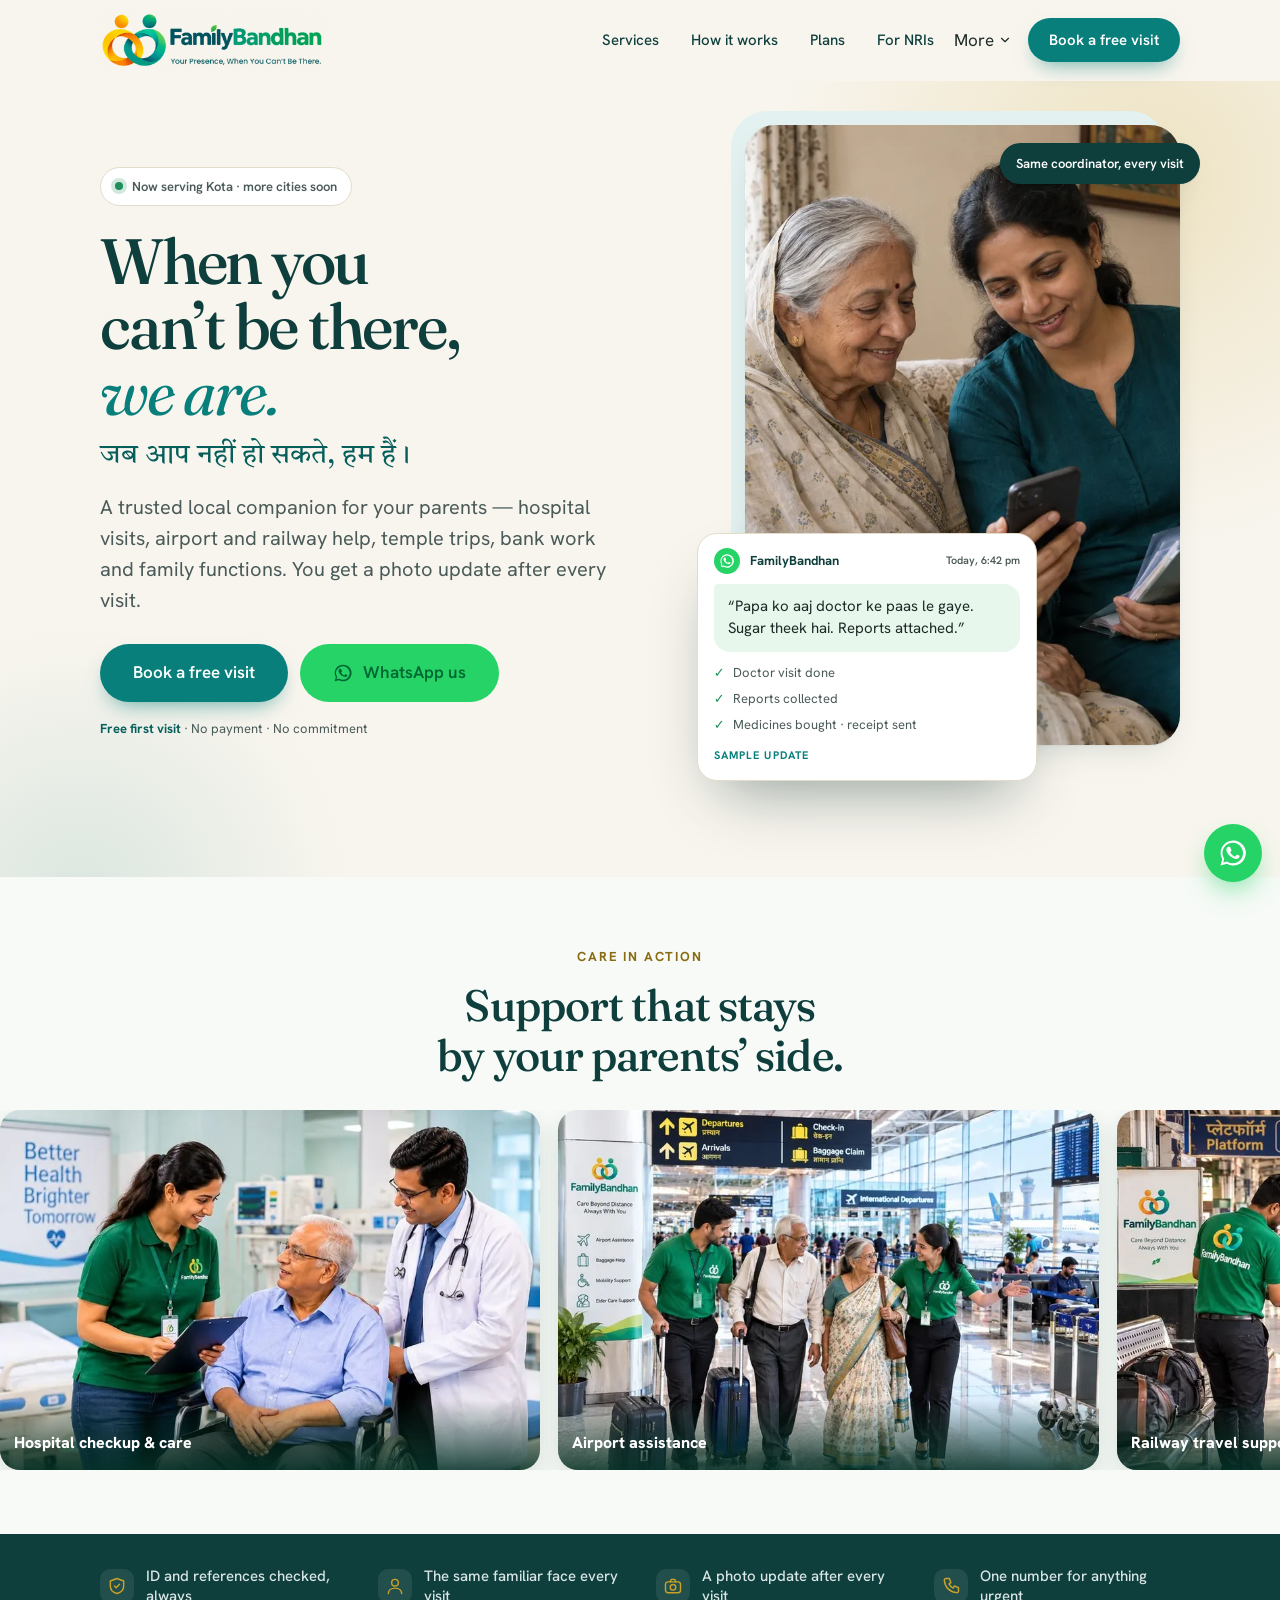
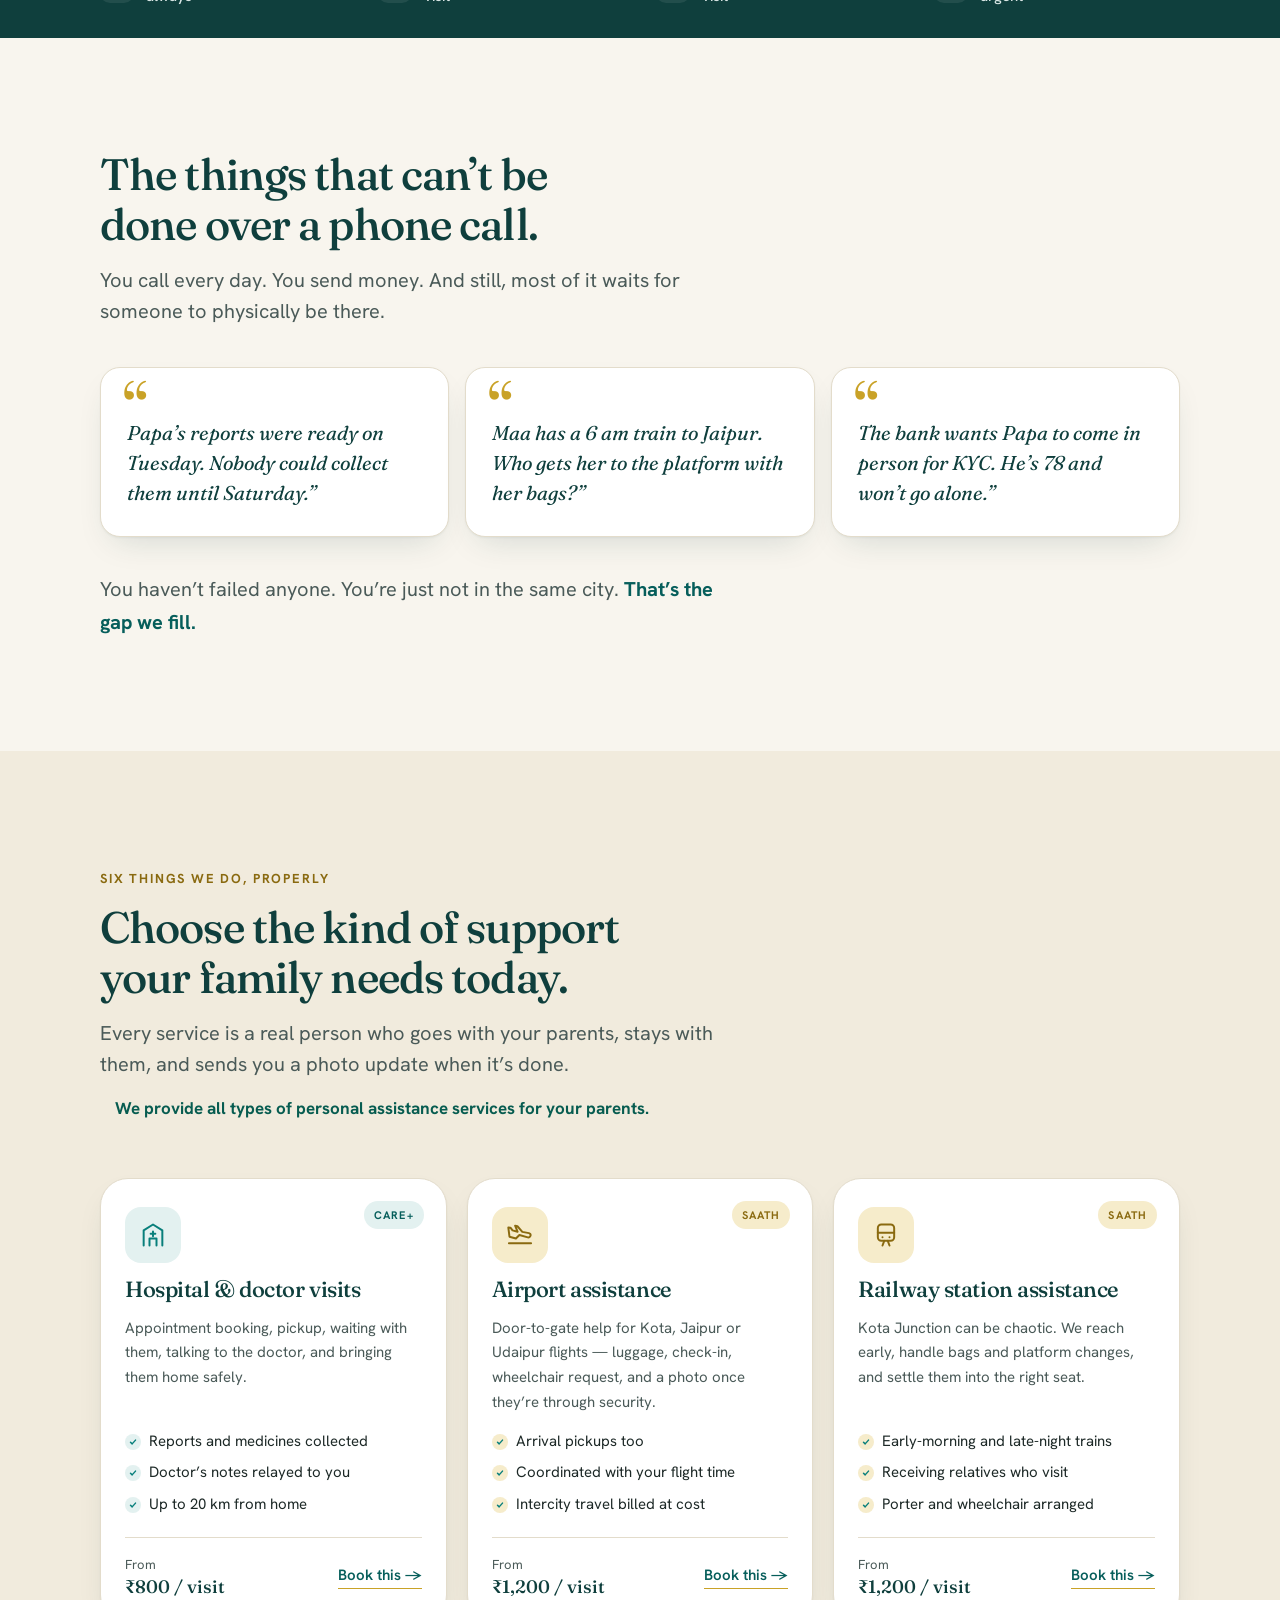
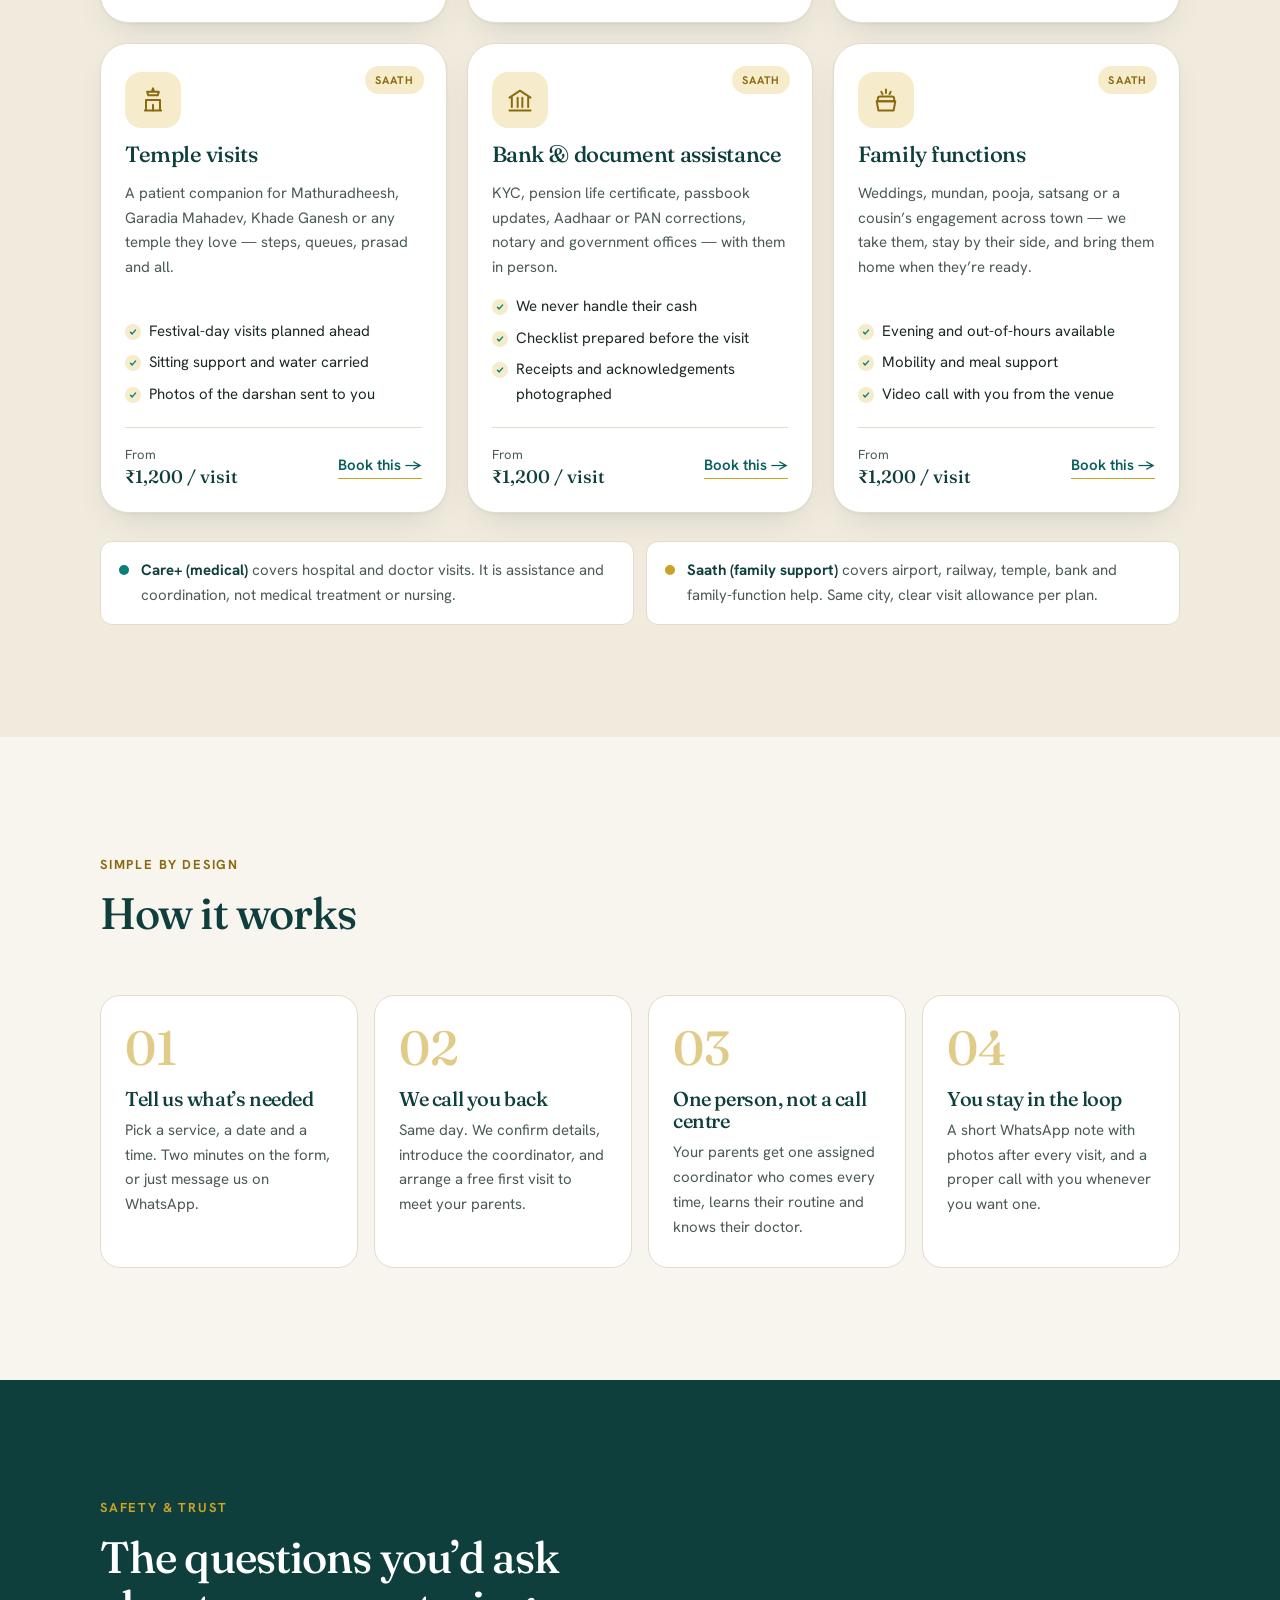
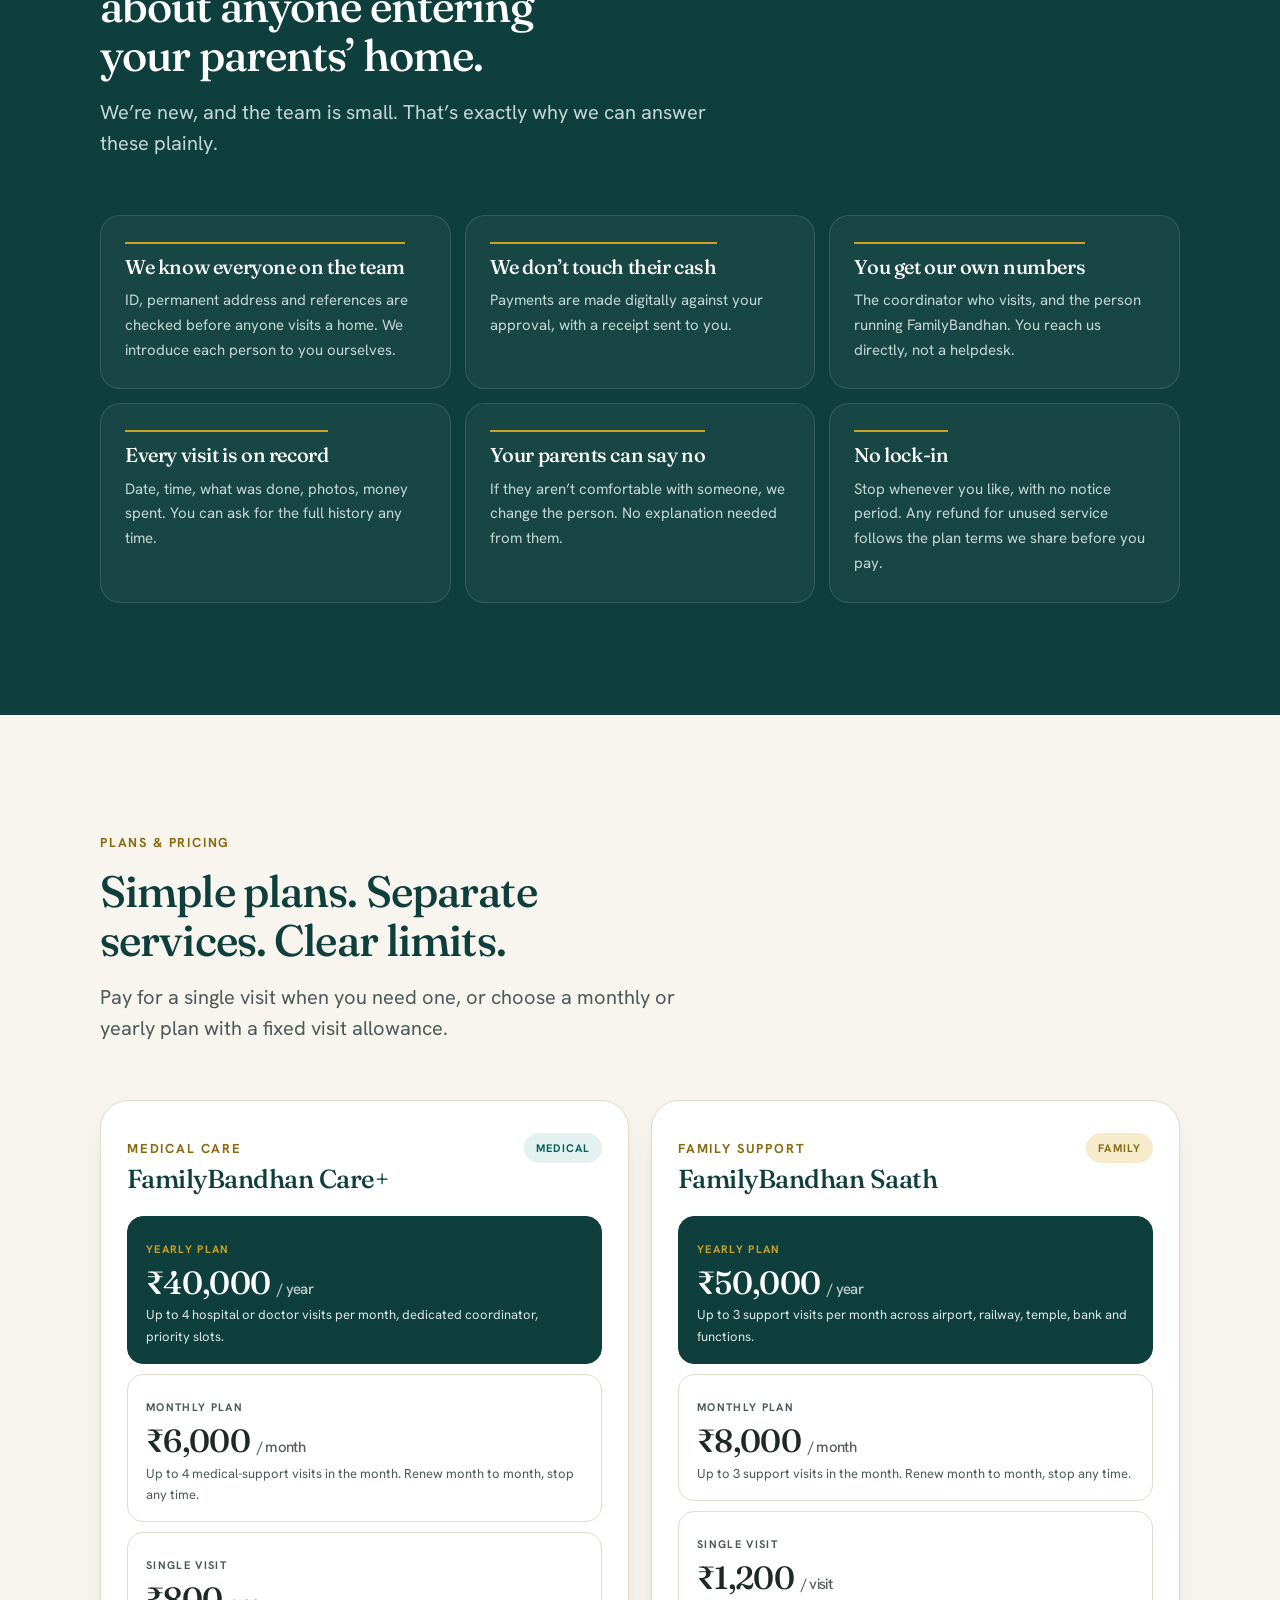
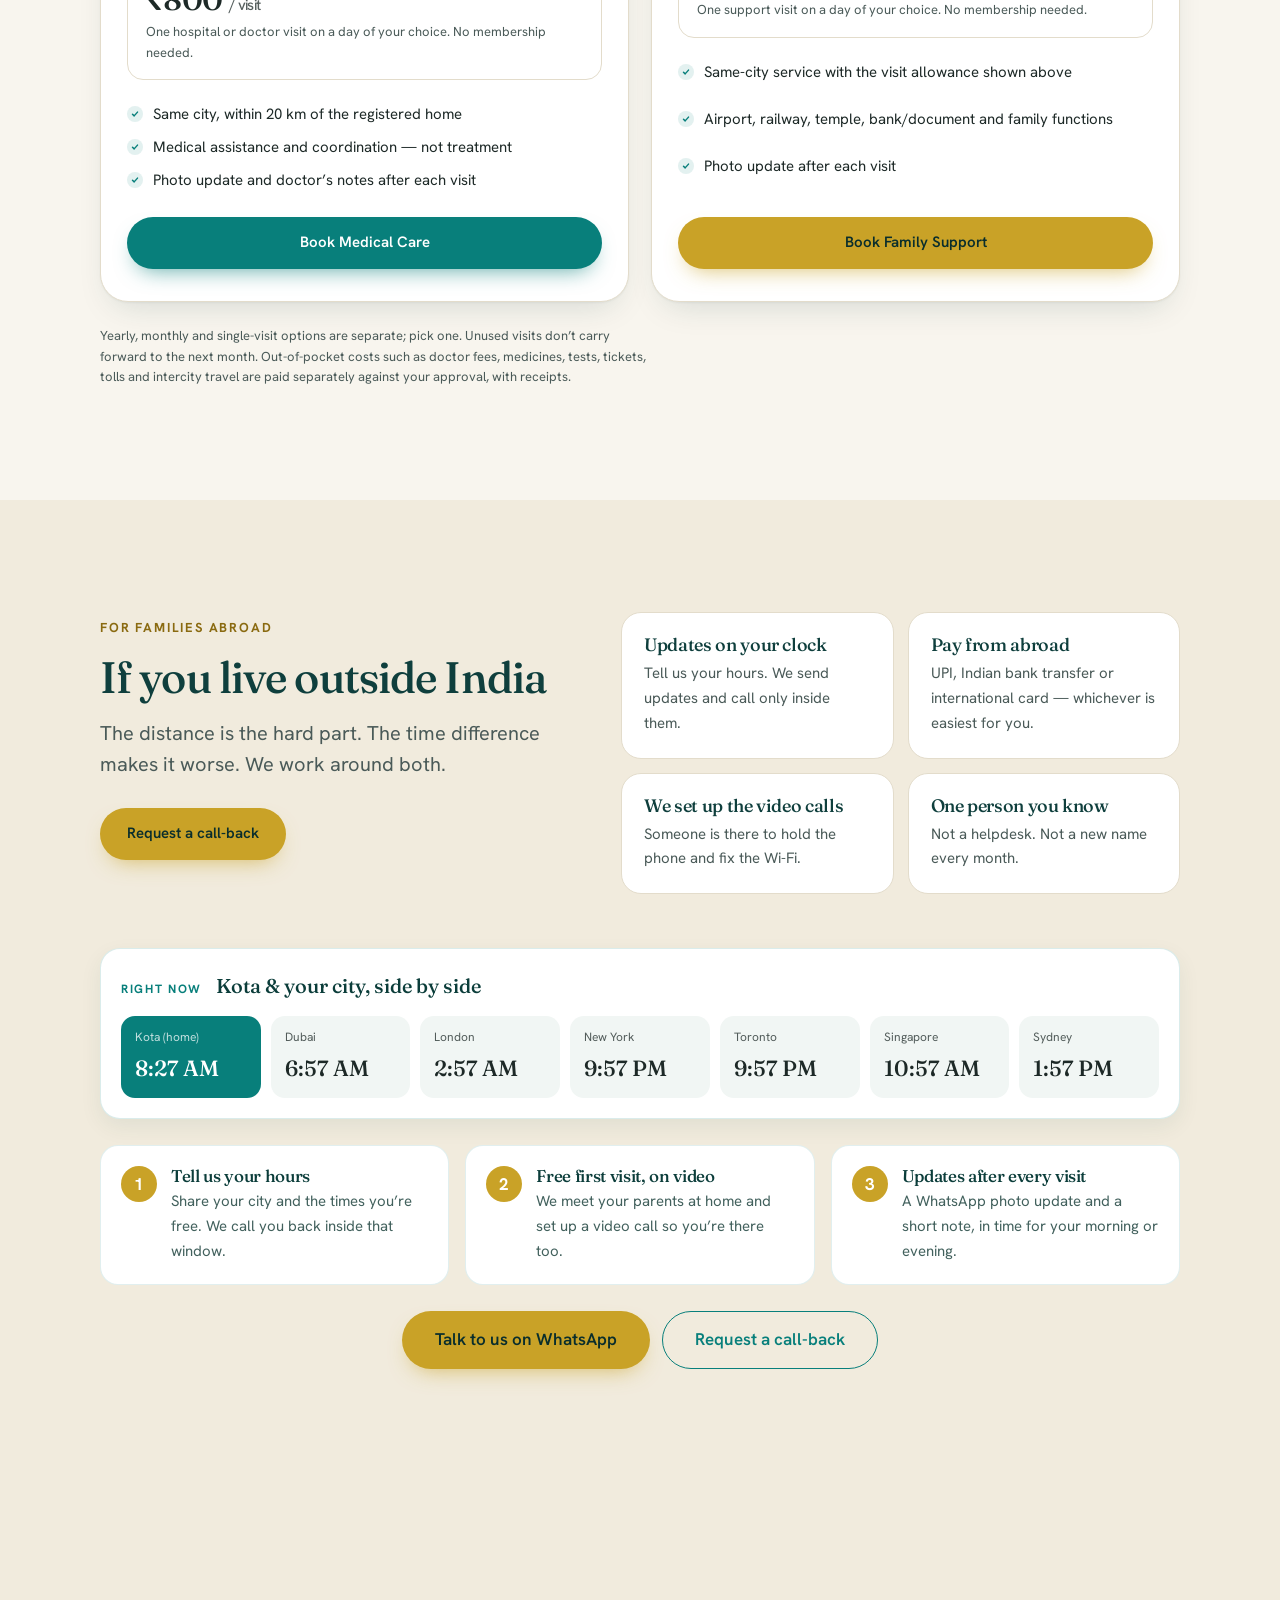
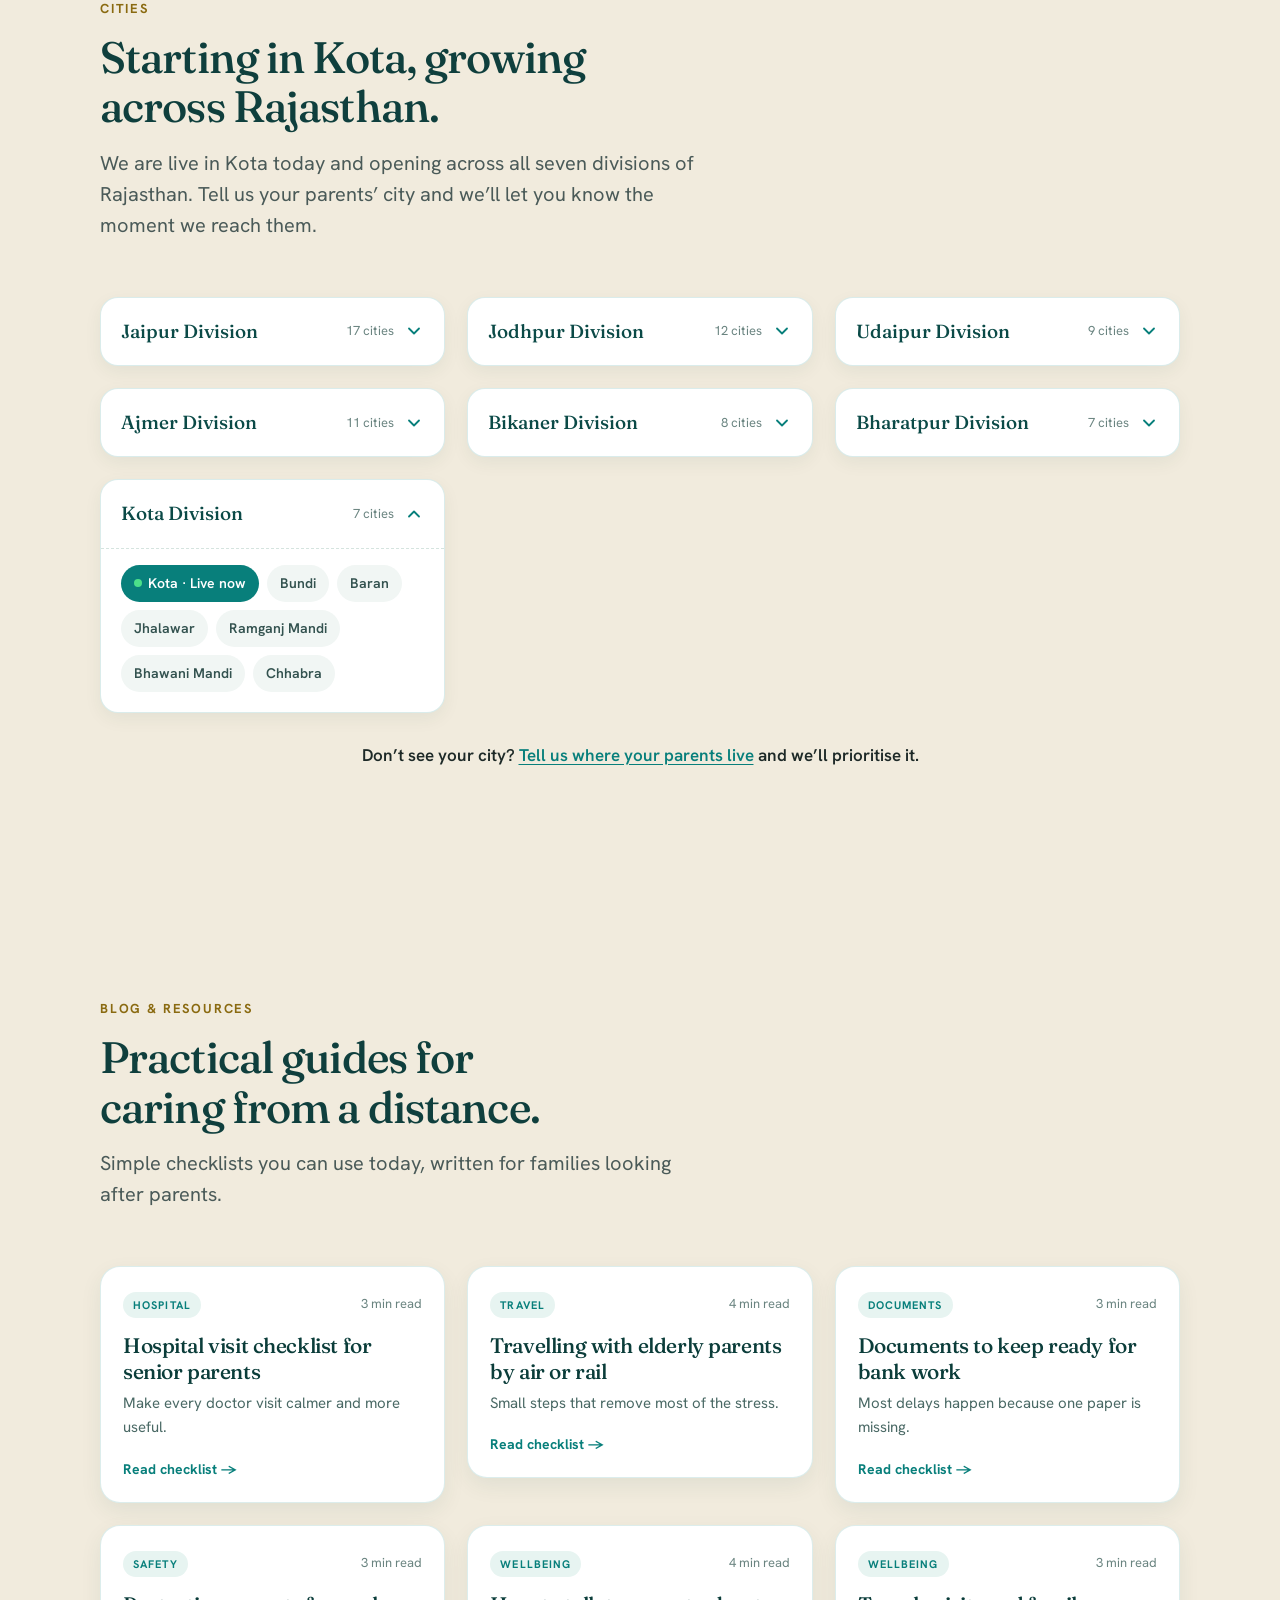
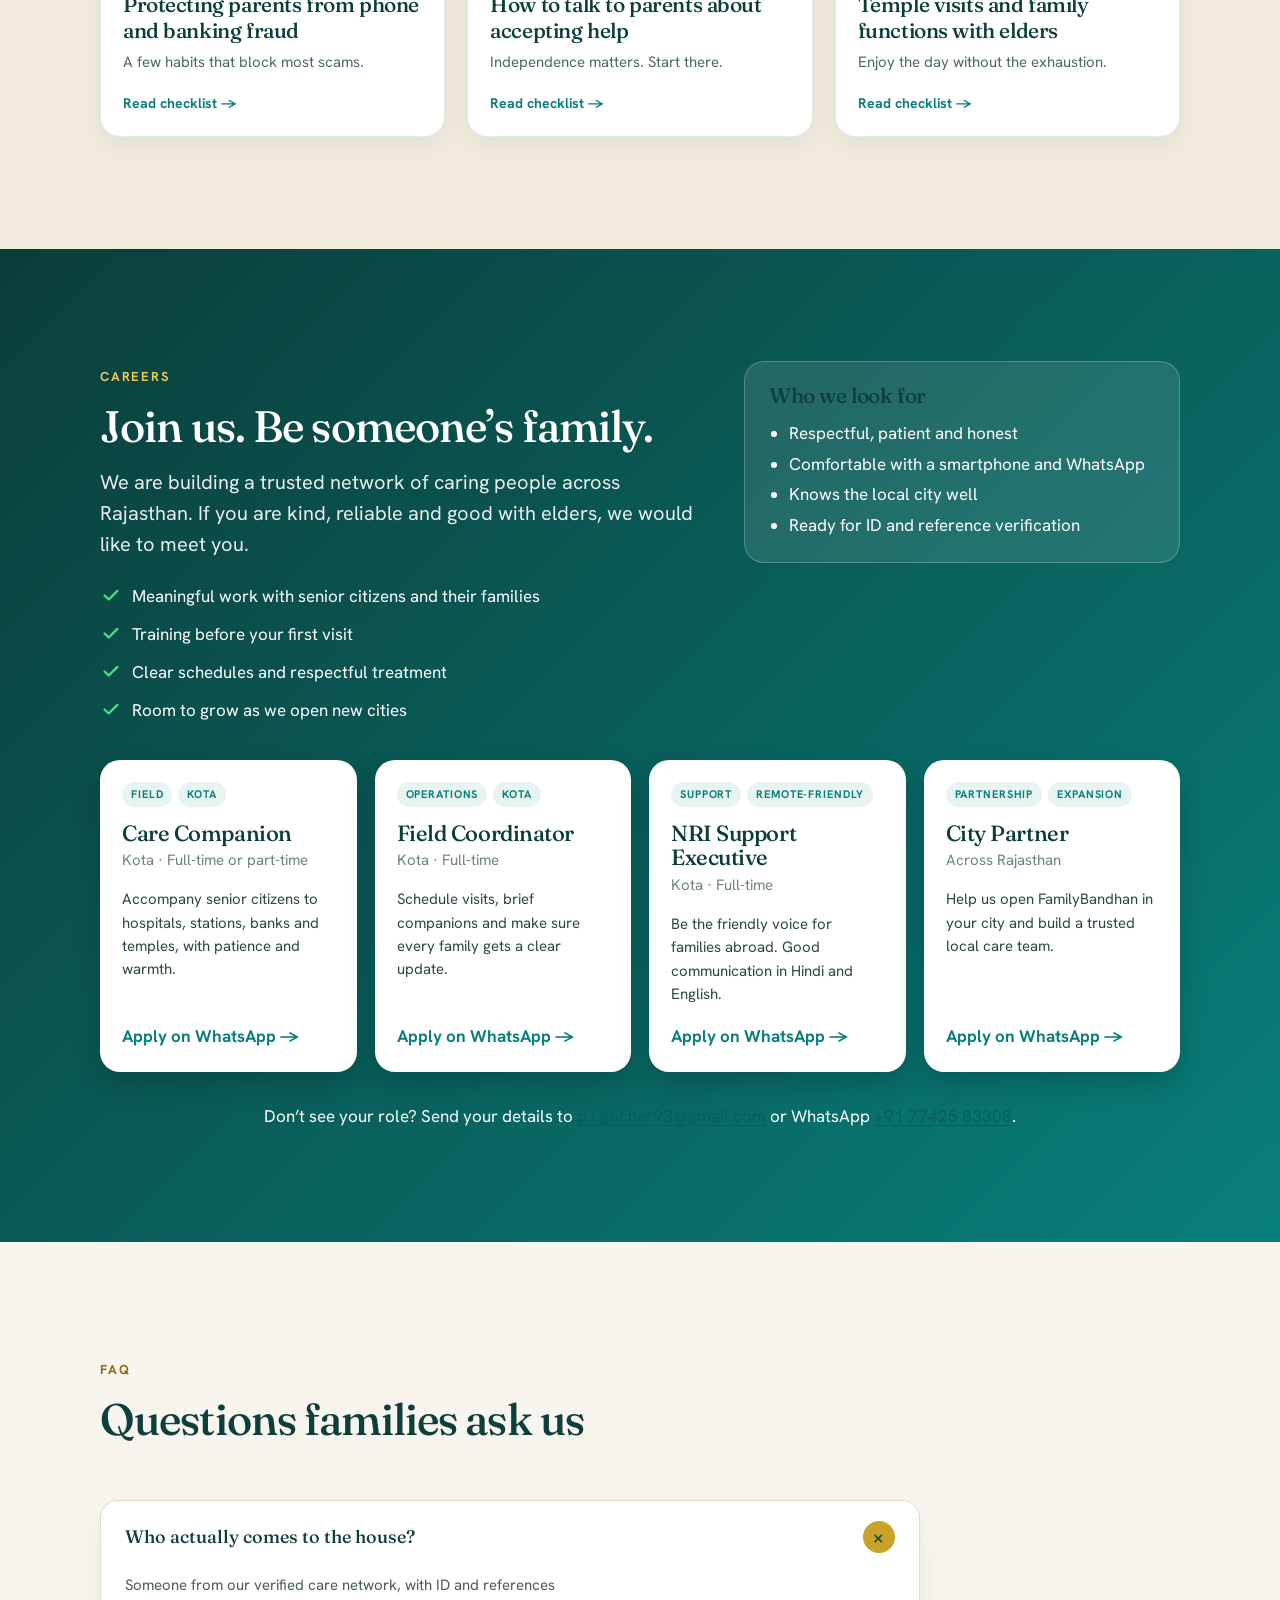
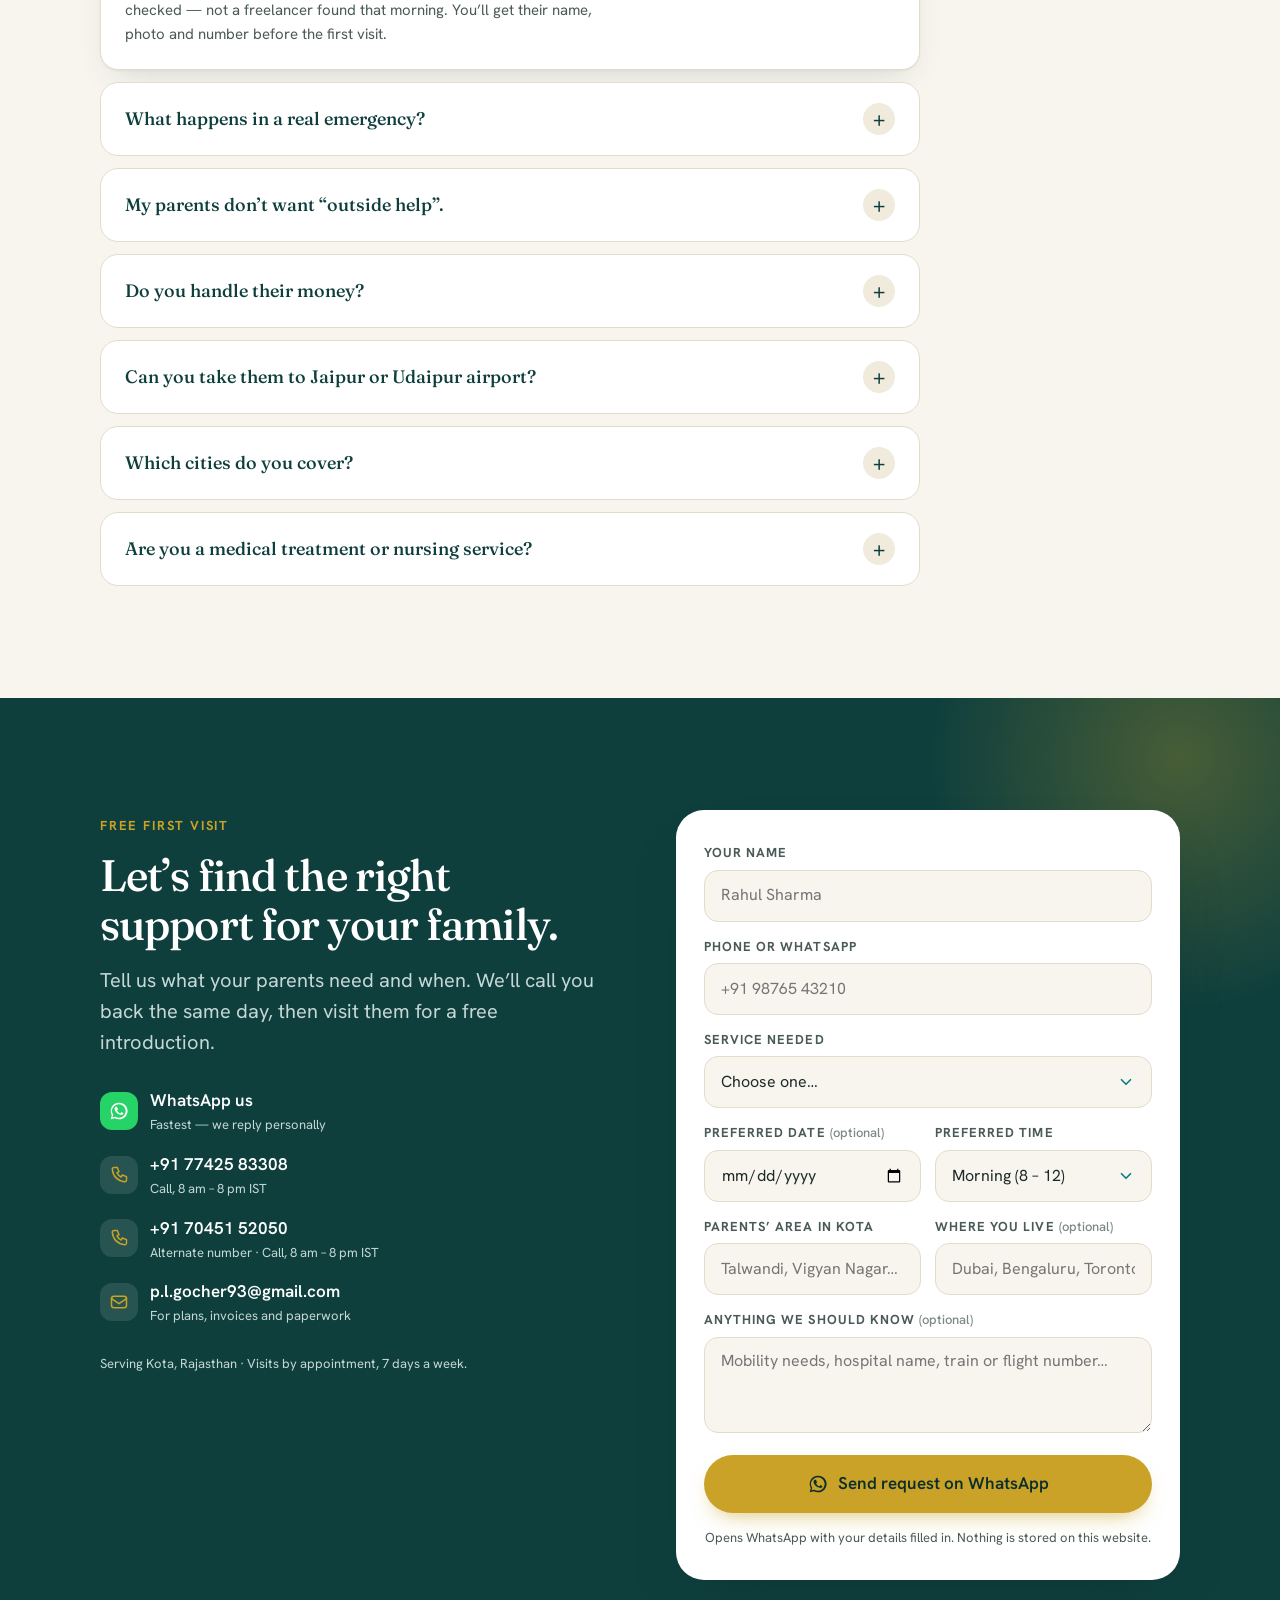
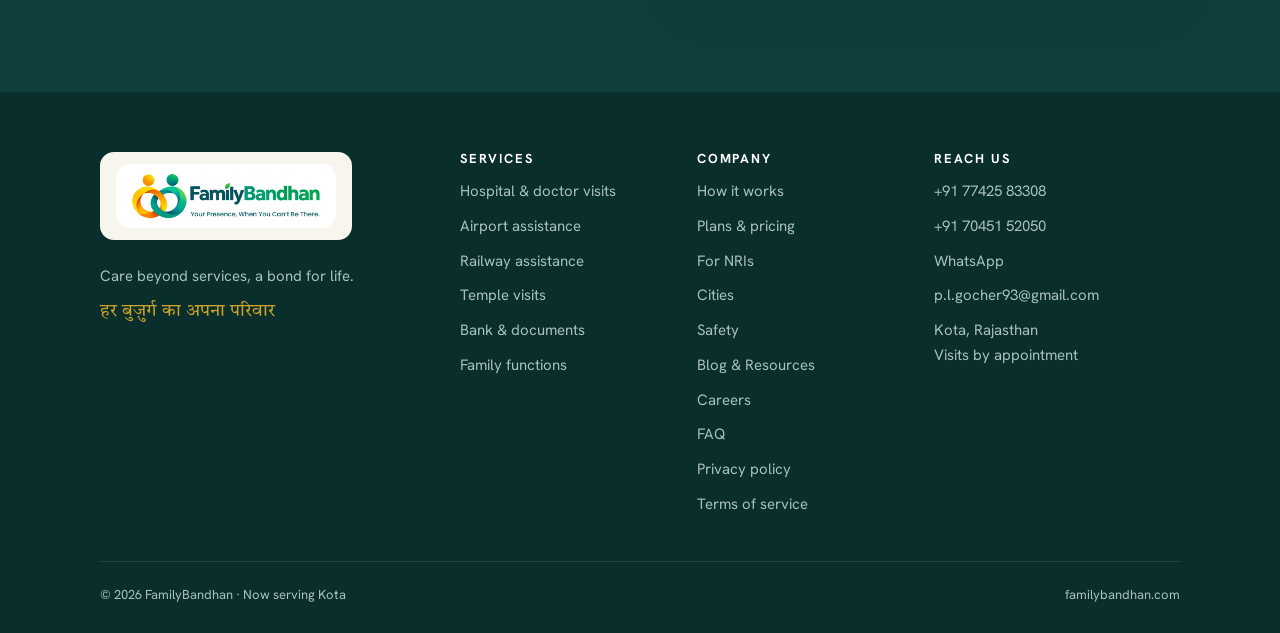
==== commit 32875023: "Add files via upload" ====
--- a/index.html
+++ b/index.html
@@ -82,6 +82,16 @@
 }
 </script>
 <style>
+#cities .cty-wrap{align-items:start}
+#cities details.cty-grp{padding:0;overflow:hidden}
+#cities details.cty-grp summary{list-style:none;cursor:pointer;display:flex;align-items:center;gap:10px;padding:18px 20px}
+#cities details.cty-grp summary::-webkit-details-marker{display:none}
+#cities .cty-t{font-family:'Fraunces',serif;font-size:19px;color:#0b4a47;font-weight:500;flex:1}
+#cities .cty-n{font-size:13px;color:#6a8480}
+#cities details.cty-grp summary svg{width:20px;height:20px;color:#087F7B;transition:transform .2s}
+#cities details.cty-grp[open] summary svg{transform:rotate(180deg)}
+#cities details.cty-grp[open] summary{border-bottom:1px dashed #d5e4df}
+#cities details.cty-grp .cty-list{padding:16px 20px 20px}
 
 section[id]{scroll-margin-top:84px}
 .nav-desktop{align-items:center}
@@ -112,20 +122,6 @@
 .nri-steps p{margin:0;font-size:15px;color:#42615d}
 .nri-cta{display:flex;flex-wrap:wrap;gap:12px;justify-content:center}
 .nri-cta .btn-ghost-x{border-color:#087F7B;color:#087F7B}
-.tm-grid{display:grid;grid-template-columns:repeat(auto-fit,minmax(280px,1fr));gap:22px;margin-top:34px}
-.tm-card{position:relative;margin:0;background:#fff;border:1px solid rgba(8,127,123,.14);border-radius:22px;padding:30px 24px 22px;box-shadow:0 10px 26px rgba(17,71,51,.08);display:flex;flex-direction:column}
-.tm-card::before{content:"”";position:absolute;right:20px;top:2px;font-family:'Fraunces',serif;font-size:90px;line-height:1;color:rgba(201,162,39,.25)}
-.tm-sample{position:absolute;top:14px;left:20px;font-size:10.5px;letter-spacing:.1em;text-transform:uppercase;font-weight:700;color:#8a6d12;background:#fbf2d2;border-radius:999px;padding:3px 9px}
-.tm-stars{display:flex;gap:2px;margin:16px 0 10px}
-.tm-stars svg{width:18px;height:18px;fill:#C9A227}
-.tm-card blockquote{margin:0 0 18px;font-size:16.5px;line-height:1.6;color:#2b4744;flex:1}
-.tm-card figcaption{display:flex;align-items:center;gap:12px;border-top:1px solid #e6eeea;padding-top:14px}
-.tm-av{width:42px;height:42px;border-radius:50%;background:linear-gradient(135deg,#087F7B,#18a058);color:#fff;font-weight:700;display:grid;place-items:center}
-.tm-card figcaption b{display:block;color:#0b3d3a}
-.tm-card figcaption small{color:#5b7773}
-.tm-cta{margin-top:30px;display:flex;flex-wrap:wrap;gap:16px;align-items:center;justify-content:space-between;background:linear-gradient(135deg,#eaf5f2,#f8f5ee);border-radius:20px;padding:22px 26px}
-.tm-cta h3{margin:0 0 4px;font-family:'Fraunces',serif;font-size:22px;color:#0b3d3a;font-weight:500}
-.tm-cta p{margin:0;color:#42615d}
 .rs-grid{display:grid;grid-template-columns:repeat(auto-fit,minmax(300px,1fr));gap:22px;margin-top:34px;align-items:start}
 .rs-card{background:#fff;border:1px solid rgba(8,127,123,.14);border-radius:20px;box-shadow:0 8px 22px rgba(17,71,51,.07);overflow:hidden}
 .rs-card summary{list-style:none;cursor:pointer;padding:22px 22px 20px;display:block}
@@ -161,7 +157,7 @@
 .cr-apply:hover{text-decoration:underline}
 .cr-foot{text-align:center;margin-top:30px;opacity:.95}
 .cr-foot a{color:#f3d76b;text-decoration:underline}
-@media(max-width:820px){.cr-top{grid-template-columns:1fr}.tm-cta{flex-direction:column;align-items:flex-start}}
+@media(max-width:820px){.cr-top{grid-template-columns:1fr}}
 #cities .cty-wrap{display:grid;grid-template-columns:repeat(auto-fit,minmax(280px,1fr));gap:22px;margin-top:34px}#cities .cty-grp{background:#fff;border:1px solid rgba(8,127,123,.15);border-radius:18px;padding:20px 20px 22px;box-shadow:0 6px 18px rgba(17,71,51,.06)}#cities .cty-grp h3{margin:0 0 14px;font-size:17px;color:#0b4a47}#cities .cty-list{display:flex;flex-wrap:wrap;gap:8px}#cities .cty{display:inline-flex;align-items:center;gap:6px;padding:7px 13px;border-radius:999px;background:#f1f6f4;color:#33524f;font-size:14px;font-weight:600}#cities .cty.live{background:#087F7B;color:#fff}#cities .cty.live i{width:8px;height:8px;border-radius:50%;background:#4be08a;display:inline-block}#cities .cty-note{text-align:center;margin-top:28px;font-weight:600}#cities .cty-note a{color:#087F7B;text-decoration:underline}
 .brand .fb-logo{display:block;height:56px;width:auto;max-width:none}.fbrand .fb-logo-foot{display:block;height:64px;width:auto;background:#fff;padding:8px 14px;border-radius:14px}@media(max-width:600px){.brand .fb-logo{height:46px}.fbrand .fb-logo-foot{height:56px}}
 .personal-assistance{margin:14px auto 0;max-width:650px;color:#075c50;font-weight:700}
@@ -175,13 +171,12 @@
 <header class="site-header" id="siteHeader">
   <div class="wrap">
     <div class="bar">
-      <a class="brand" href="#top" aria-label="FamilyBandhan — home"><img class="fb-logo" src="assets/logo.webp" alt="FamilyBandhan — Your Presence, When You Can’t Be There." width="960" height="240"></a>
+      <a class="brand" href="#top" aria-label="FamilyBandhan — home"><img class="fb-logo" src="logo.webp" alt="FamilyBandhan — Your Presence, When You Can’t Be There." width="960" height="240"></a>
       <nav class="nav-desktop" aria-label="Primary">
         <a href="#services">Services</a>
         <a href="#how">How it works</a>
         <a href="#plans">Plans</a>
         <a href="#nri">For NRIs</a>
-        <a href="#testimonials">Testimonials</a>
         <details class="nav-more" id="navMore"><summary>More<svg viewBox="0 0 24 24" aria-hidden="true"><path d="M6 9l6 6 6-6" fill="none" stroke="currentColor" stroke-width="2" stroke-linecap="round" stroke-linejoin="round"/></svg></summary>
           <div class="nav-more-menu"><a href="#safety">Safety</a><a href="#cities">Cities</a><a href="#resources">Blog &amp; Resources</a><a href="#careers">Careers</a><a href="#faq">FAQ</a></div>
         </details>
@@ -198,7 +193,6 @@
       <a href="#safety">Safety</a>
       <a href="#plans">Plans</a>
       <a href="#nri">For NRIs</a>
-      <a href="#testimonials">Testimonials</a>
       <a href="#cities">Cities</a>
       <a href="#resources">Blog &amp; Resources</a>
       <a href="#careers">Careers</a>
@@ -256,7 +250,7 @@
     <h2 id="galleryTitle">Support that stays by your parents’ side.</h2>
   </div>
   <div class="fb-marquee" role="region" aria-label="FamilyBandhan assistance services photo gallery">
-    <div class="fb-marquee-track"><figure class="fb-marquee-card"><img src="assets/gallery-hospital.webp" alt="FamilyBandhan Hospital checkup & care" loading="lazy"><figcaption>Hospital checkup & care</figcaption></figure><figure class="fb-marquee-card"><img src="assets/gallery-airport.webp" alt="FamilyBandhan Airport assistance" loading="lazy"><figcaption>Airport assistance</figcaption></figure><figure class="fb-marquee-card"><img src="assets/gallery-railway.webp" alt="FamilyBandhan Railway travel support" loading="lazy"><figcaption>Railway travel support</figcaption></figure><figure class="fb-marquee-card"><img src="assets/gallery-bank.webp" alt="FamilyBandhan Bank & document help" loading="lazy"><figcaption>Bank & document help</figcaption></figure><figure class="fb-marquee-card"><img src="assets/gallery-temple.webp" alt="FamilyBandhan Temple visits" loading="lazy"><figcaption>Temple visits</figcaption></figure><figure class="fb-marquee-card"><img src="assets/gallery-family.webp" alt="FamilyBandhan Family functions" loading="lazy"><figcaption>Family functions</figcaption></figure><figure class="fb-marquee-card"><img src="assets/gallery-hospital.webp" alt="FamilyBandhan Hospital checkup & care" loading="lazy"><figcaption>Hospital checkup & care</figcaption></figure><figure class="fb-marquee-card"><img src="assets/gallery-airport.webp" alt="FamilyBandhan Airport assistance" loading="lazy"><figcaption>Airport assistance</figcaption></figure><figure class="fb-marquee-card"><img src="assets/gallery-railway.webp" alt="FamilyBandhan Railway travel support" loading="lazy"><figcaption>Railway travel support</figcaption></figure><figure class="fb-marquee-card"><img src="assets/gallery-bank.webp" alt="FamilyBandhan Bank & document help" loading="lazy"><figcaption>Bank & document help</figcaption></figure><figure class="fb-marquee-card"><img src="assets/gallery-temple.webp" alt="FamilyBandhan Temple visits" loading="lazy"><figcaption>Temple visits</figcaption></figure><figure class="fb-marquee-card"><img src="assets/gallery-family.webp" alt="FamilyBandhan Family functions" loading="lazy"><figcaption>Family functions</figcaption></figure></div>
+    <div class="fb-marquee-track"><figure class="fb-marquee-card"><img src="gallery-hospital.webp" alt="FamilyBandhan Hospital checkup & care" loading="lazy"><figcaption>Hospital checkup & care</figcaption></figure><figure class="fb-marquee-card"><img src="gallery-airport.webp" alt="FamilyBandhan Airport assistance" loading="lazy"><figcaption>Airport assistance</figcaption></figure><figure class="fb-marquee-card"><img src="gallery-railway.webp" alt="FamilyBandhan Railway travel support" loading="lazy"><figcaption>Railway travel support</figcaption></figure><figure class="fb-marquee-card"><img src="gallery-bank.webp" alt="FamilyBandhan Bank & document help" loading="lazy"><figcaption>Bank & document help</figcaption></figure><figure class="fb-marquee-card"><img src="gallery-temple.webp" alt="FamilyBandhan Temple visits" loading="lazy"><figcaption>Temple visits</figcaption></figure><figure class="fb-marquee-card"><img src="gallery-family.webp" alt="FamilyBandhan Family functions" loading="lazy"><figcaption>Family functions</figcaption></figure><figure class="fb-marquee-card"><img src="gallery-hospital.webp" alt="FamilyBandhan Hospital checkup & care" loading="lazy"><figcaption>Hospital checkup & care</figcaption></figure><figure class="fb-marquee-card"><img src="gallery-airport.webp" alt="FamilyBandhan Airport assistance" loading="lazy"><figcaption>Airport assistance</figcaption></figure><figure class="fb-marquee-card"><img src="gallery-railway.webp" alt="FamilyBandhan Railway travel support" loading="lazy"><figcaption>Railway travel support</figcaption></figure><figure class="fb-marquee-card"><img src="gallery-bank.webp" alt="FamilyBandhan Bank & document help" loading="lazy"><figcaption>Bank & document help</figcaption></figure><figure class="fb-marquee-card"><img src="gallery-temple.webp" alt="FamilyBandhan Temple visits" loading="lazy"><figcaption>Temple visits</figcaption></figure><figure class="fb-marquee-card"><img src="gallery-family.webp" alt="FamilyBandhan Family functions" loading="lazy"><figcaption>Family functions</figcaption></figure></div>
   </div>
 </section>
 
@@ -454,28 +448,18 @@
     </div>
   </div></section>
 
-<!-- ===== TESTIMONIALS ===== -->
-<section id="testimonials" aria-labelledby="tmTitle">
-  <div class="wrap sec">
-    <div class="head rv"><p class="eyebrow">Testimonials</p><h2 id="tmTitle">Families sleep better knowing someone is there.</h2><p class="lede">What it feels like when a trusted person is by your parents’ side while you are far away.</p></div>
-    <!-- NOTE: the three reviews below are SAMPLES. Replace each with a real family’s words (with permission) and delete the “Sample review” tag. -->
-    <div class="tm-grid"><figure class="tm-card rv"><span class="tm-sample">Sample review</span><div class="tm-stars" aria-label="5 out of 5 stars"><svg viewBox="0 0 24 24" aria-hidden="true"><path d="M12 2.5l2.9 6 6.6.9-4.8 4.6 1.2 6.5L12 17.4 6.1 20.5l1.2-6.5L2.5 9.4l6.6-.9z"/></svg><svg viewBox="0 0 24 24" aria-hidden="true"><path d="M12 2.5l2.9 6 6.6.9-4.8 4.6 1.2 6.5L12 17.4 6.1 20.5l1.2-6.5L2.5 9.4l6.6-.9z"/></svg><svg viewBox="0 0 24 24" aria-hidden="true"><path d="M12 2.5l2.9 6 6.6.9-4.8 4.6 1.2 6.5L12 17.4 6.1 20.5l1.2-6.5L2.5 9.4l6.6-.9z"/></svg><svg viewBox="0 0 24 24" aria-hidden="true"><path d="M12 2.5l2.9 6 6.6.9-4.8 4.6 1.2 6.5L12 17.4 6.1 20.5l1.2-6.5L2.5 9.4l6.6-.9z"/></svg><svg viewBox="0 0 24 24" aria-hidden="true"><path d="M12 2.5l2.9 6 6.6.9-4.8 4.6 1.2 6.5L12 17.4 6.1 20.5l1.2-6.5L2.5 9.4l6.6-.9z"/></svg></div><blockquote>“I live in Dubai and always worried about Papa’s hospital visits. Now someone goes with him, and I get the reports on WhatsApp the same evening.”</blockquote><figcaption><span class="tm-av" aria-hidden="true">D</span><span><b>Family in Dubai</b><small>Son · parents in Kota</small></span></figcaption></figure><figure class="tm-card rv"><span class="tm-sample">Sample review</span><div class="tm-stars" aria-label="5 out of 5 stars"><svg viewBox="0 0 24 24" aria-hidden="true"><path d="M12 2.5l2.9 6 6.6.9-4.8 4.6 1.2 6.5L12 17.4 6.1 20.5l1.2-6.5L2.5 9.4l6.6-.9z"/></svg><svg viewBox="0 0 24 24" aria-hidden="true"><path d="M12 2.5l2.9 6 6.6.9-4.8 4.6 1.2 6.5L12 17.4 6.1 20.5l1.2-6.5L2.5 9.4l6.6-.9z"/></svg><svg viewBox="0 0 24 24" aria-hidden="true"><path d="M12 2.5l2.9 6 6.6.9-4.8 4.6 1.2 6.5L12 17.4 6.1 20.5l1.2-6.5L2.5 9.4l6.6-.9z"/></svg><svg viewBox="0 0 24 24" aria-hidden="true"><path d="M12 2.5l2.9 6 6.6.9-4.8 4.6 1.2 6.5L12 17.4 6.1 20.5l1.2-6.5L2.5 9.4l6.6-.9z"/></svg><svg viewBox="0 0 24 24" aria-hidden="true"><path d="M12 2.5l2.9 6 6.6.9-4.8 4.6 1.2 6.5L12 17.4 6.1 20.5l1.2-6.5L2.5 9.4l6.6-.9z"/></svg></div><blockquote>“Mummy was nervous about her first flight alone. The companion met her at the gate and stayed until she was settled. She came back smiling.”</blockquote><figcaption><span class="tm-av" aria-hidden="true">B</span><span><b>Family in Bengaluru</b><small>Daughter · mother in Kota</small></span></figcaption></figure><figure class="tm-card rv"><span class="tm-sample">Sample review</span><div class="tm-stars" aria-label="5 out of 5 stars"><svg viewBox="0 0 24 24" aria-hidden="true"><path d="M12 2.5l2.9 6 6.6.9-4.8 4.6 1.2 6.5L12 17.4 6.1 20.5l1.2-6.5L2.5 9.4l6.6-.9z"/></svg><svg viewBox="0 0 24 24" aria-hidden="true"><path d="M12 2.5l2.9 6 6.6.9-4.8 4.6 1.2 6.5L12 17.4 6.1 20.5l1.2-6.5L2.5 9.4l6.6-.9z"/></svg><svg viewBox="0 0 24 24" aria-hidden="true"><path d="M12 2.5l2.9 6 6.6.9-4.8 4.6 1.2 6.5L12 17.4 6.1 20.5l1.2-6.5L2.5 9.4l6.6-.9z"/></svg><svg viewBox="0 0 24 24" aria-hidden="true"><path d="M12 2.5l2.9 6 6.6.9-4.8 4.6 1.2 6.5L12 17.4 6.1 20.5l1.2-6.5L2.5 9.4l6.6-.9z"/></svg><svg viewBox="0 0 24 24" aria-hidden="true"><path d="M12 2.5l2.9 6 6.6.9-4.8 4.6 1.2 6.5L12 17.4 6.1 20.5l1.2-6.5L2.5 9.4l6.6-.9z"/></svg></div><blockquote>“Bank work used to mean a whole day lost. Now it is done properly, with receipts sent to me. It feels like family is helping.”</blockquote><figcaption><span class="tm-av" aria-hidden="true">T</span><span><b>Family in Toronto</b><small>Son · parents in Kota</small></span></figcaption></figure></div>
-    <div class="tm-cta rv"><div><h3>Used FamilyBandhan?</h3><p>Share your experience. It helps other families decide with confidence.</p></div><a class="btn btn-teal" href="https://wa.me/917742583308?text=Hello%20FamilyBandhan%2C%20I%20would%20like%20to%20share%20my%20experience." target="_blank" rel="noopener">Share your story</a></div>
-  </div>
-</section>
-
-<!-- ===== CITIES ===== -->
+ <!-- ===== CITIES ===== -->
 <section id="cities" class="alt" aria-labelledby="citiesTitle">
   <div class="wrap sec">
     <div class="head rv"><p class="eyebrow">Cities</p><h2 id="citiesTitle">Starting in Kota, growing across Rajasthan.</h2><p class="lede">We are live in Kota today and opening across all seven divisions of Rajasthan. Tell us your parents’ city and we’ll let you know the moment we reach them.</p></div>
     <div class="cty-wrap">
-<div class="cty-grp"><h3>Jaipur Division</h3><div class="cty-list"><span class="cty">Jaipur</span><span class="cty">Sikar</span><span class="cty">Jhunjhunu</span><span class="cty">Alwar</span><span class="cty">Dausa</span><span class="cty">Kotputli</span><span class="cty">Behror</span><span class="cty">Bhiwadi</span><span class="cty">Chomu</span><span class="cty">Shahpura</span><span class="cty">Neem Ka Thana</span><span class="cty">Khetri</span><span class="cty">Nawalgarh</span><span class="cty">Fatehpur</span><span class="cty">Dudu</span><span class="cty">Khairthal</span><span class="cty">Tijara</span></div></div>
-<div class="cty-grp"><h3>Jodhpur Division</h3><div class="cty-list"><span class="cty">Jodhpur</span><span class="cty">Jaisalmer</span><span class="cty">Barmer</span><span class="cty">Pali</span><span class="cty">Jalore</span><span class="cty">Sirohi</span><span class="cty">Mount Abu</span><span class="cty">Phalodi</span><span class="cty">Balotra</span><span class="cty">Sanchore</span><span class="cty">Bhinmal</span><span class="cty">Sojat</span></div></div>
-<div class="cty-grp"><h3>Udaipur Division</h3><div class="cty-list"><span class="cty">Udaipur</span><span class="cty">Chittorgarh</span><span class="cty">Rajsamand</span><span class="cty">Dungarpur</span><span class="cty">Banswara</span><span class="cty">Pratapgarh</span><span class="cty">Salumbar</span><span class="cty">Nathdwara</span><span class="cty">Kumbhalgarh</span></div></div>
-<div class="cty-grp"><h3>Ajmer Division</h3><div class="cty-list"><span class="cty">Ajmer</span><span class="cty">Pushkar</span><span class="cty">Beawar</span><span class="cty">Kishangarh</span><span class="cty">Nasirabad</span><span class="cty">Bhilwara</span><span class="cty">Tonk</span><span class="cty">Nagaur</span><span class="cty">Didwana</span><span class="cty">Kuchaman City</span><span class="cty">Deoli</span></div></div>
-<div class="cty-grp"><h3>Bikaner Division</h3><div class="cty-list"><span class="cty">Bikaner</span><span class="cty">Sri Ganganagar</span><span class="cty">Hanumangarh</span><span class="cty">Churu</span><span class="cty">Sujangarh</span><span class="cty">Sadulpur</span><span class="cty">Anupgarh</span><span class="cty">Suratgarh</span></div></div>
-<div class="cty-grp"><h3>Bharatpur Division</h3><div class="cty-list"><span class="cty">Bharatpur</span><span class="cty">Dholpur</span><span class="cty">Karauli</span><span class="cty">Sawai Madhopur</span><span class="cty">Hindaun City</span><span class="cty">Deeg</span><span class="cty">Gangapur City</span></div></div>
-<div class="cty-grp"><h3>Kota Division</h3><div class="cty-list"><span class="cty live"><i></i>Kota · Live now</span><span class="cty">Bundi</span><span class="cty">Baran</span><span class="cty">Jhalawar</span><span class="cty">Ramganj Mandi</span><span class="cty">Bhawani Mandi</span><span class="cty">Chhabra</span></div></div>
+<details class="cty-grp"><summary><span class="cty-t">Jaipur Division</span><span class="cty-n">17 cities</span><svg viewBox="0 0 24 24" aria-hidden="true"><path d="M6 9l6 6 6-6" fill="none" stroke="currentColor" stroke-width="2.2" stroke-linecap="round" stroke-linejoin="round"/></svg></summary><div class="cty-list"><span class="cty">Jaipur</span><span class="cty">Sikar</span><span class="cty">Jhunjhunu</span><span class="cty">Alwar</span><span class="cty">Dausa</span><span class="cty">Kotputli</span><span class="cty">Behror</span><span class="cty">Bhiwadi</span><span class="cty">Chomu</span><span class="cty">Shahpura</span><span class="cty">Neem Ka Thana</span><span class="cty">Khetri</span><span class="cty">Nawalgarh</span><span class="cty">Fatehpur</span><span class="cty">Dudu</span><span class="cty">Khairthal</span><span class="cty">Tijara</span></div></details>
+<details class="cty-grp"><summary><span class="cty-t">Jodhpur Division</span><span class="cty-n">12 cities</span><svg viewBox="0 0 24 24" aria-hidden="true"><path d="M6 9l6 6 6-6" fill="none" stroke="currentColor" stroke-width="2.2" stroke-linecap="round" stroke-linejoin="round"/></svg></summary><div class="cty-list"><span class="cty">Jodhpur</span><span class="cty">Jaisalmer</span><span class="cty">Barmer</span><span class="cty">Pali</span><span class="cty">Jalore</span><span class="cty">Sirohi</span><span class="cty">Mount Abu</span><span class="cty">Phalodi</span><span class="cty">Balotra</span><span class="cty">Sanchore</span><span class="cty">Bhinmal</span><span class="cty">Sojat</span></div></details>
+<details class="cty-grp"><summary><span class="cty-t">Udaipur Division</span><span class="cty-n">9 cities</span><svg viewBox="0 0 24 24" aria-hidden="true"><path d="M6 9l6 6 6-6" fill="none" stroke="currentColor" stroke-width="2.2" stroke-linecap="round" stroke-linejoin="round"/></svg></summary><div class="cty-list"><span class="cty">Udaipur</span><span class="cty">Chittorgarh</span><span class="cty">Rajsamand</span><span class="cty">Dungarpur</span><span class="cty">Banswara</span><span class="cty">Pratapgarh</span><span class="cty">Salumbar</span><span class="cty">Nathdwara</span><span class="cty">Kumbhalgarh</span></div></details>
+<details class="cty-grp"><summary><span class="cty-t">Ajmer Division</span><span class="cty-n">11 cities</span><svg viewBox="0 0 24 24" aria-hidden="true"><path d="M6 9l6 6 6-6" fill="none" stroke="currentColor" stroke-width="2.2" stroke-linecap="round" stroke-linejoin="round"/></svg></summary><div class="cty-list"><span class="cty">Ajmer</span><span class="cty">Pushkar</span><span class="cty">Beawar</span><span class="cty">Kishangarh</span><span class="cty">Nasirabad</span><span class="cty">Bhilwara</span><span class="cty">Tonk</span><span class="cty">Nagaur</span><span class="cty">Didwana</span><span class="cty">Kuchaman City</span><span class="cty">Deoli</span></div></details>
+<details class="cty-grp"><summary><span class="cty-t">Bikaner Division</span><span class="cty-n">8 cities</span><svg viewBox="0 0 24 24" aria-hidden="true"><path d="M6 9l6 6 6-6" fill="none" stroke="currentColor" stroke-width="2.2" stroke-linecap="round" stroke-linejoin="round"/></svg></summary><div class="cty-list"><span class="cty">Bikaner</span><span class="cty">Sri Ganganagar</span><span class="cty">Hanumangarh</span><span class="cty">Churu</span><span class="cty">Sujangarh</span><span class="cty">Sadulpur</span><span class="cty">Anupgarh</span><span class="cty">Suratgarh</span></div></details>
+<details class="cty-grp"><summary><span class="cty-t">Bharatpur Division</span><span class="cty-n">7 cities</span><svg viewBox="0 0 24 24" aria-hidden="true"><path d="M6 9l6 6 6-6" fill="none" stroke="currentColor" stroke-width="2.2" stroke-linecap="round" stroke-linejoin="round"/></svg></summary><div class="cty-list"><span class="cty">Bharatpur</span><span class="cty">Dholpur</span><span class="cty">Karauli</span><span class="cty">Sawai Madhopur</span><span class="cty">Hindaun City</span><span class="cty">Deeg</span><span class="cty">Gangapur City</span></div></details>
+<details class="cty-grp" open><summary><span class="cty-t">Kota Division</span><span class="cty-n">7 cities</span><svg viewBox="0 0 24 24" aria-hidden="true"><path d="M6 9l6 6 6-6" fill="none" stroke="currentColor" stroke-width="2.2" stroke-linecap="round" stroke-linejoin="round"/></svg></summary><div class="cty-list"><span class="cty live"><i></i>Kota · Live now</span><span class="cty">Bundi</span><span class="cty">Baran</span><span class="cty">Jhalawar</span><span class="cty">Ramganj Mandi</span><span class="cty">Bhawani Mandi</span><span class="cty">Chhabra</span></div></details>
     </div>
     <p class="cty-note">Don’t see your city? <a href="#book">Tell us where your parents live</a> and we’ll prioritise it.</p>
   </div>
@@ -607,12 +591,12 @@
   <div class="wrap">
     <div class="fgrid">
       <div>
-        <div class="fbrand"><img class="fb-logo fb-logo-foot" src="assets/logo.webp" alt="FamilyBandhan — Your Presence, When You Can’t Be There." width="960" height="240" loading="lazy"></div>
+        <div class="fbrand"><img class="fb-logo fb-logo-foot" src="logo.webp" alt="FamilyBandhan — Your Presence, When You Can’t Be There." width="960" height="240" loading="lazy"></div>
         <p style="font-size:15px">Care beyond services, a bond for life.</p>
         <p class="hindi ftag" lang="hi">हर बुज़ुर्ग का अपना परिवार</p>
       </div>
       <div><h4>SERVICES</h4><ul><li><a href="#services">Hospital &amp; doctor visits</a></li><li><a href="#services">Airport assistance</a></li><li><a href="#services">Railway assistance</a></li><li><a href="#services">Temple visits</a></li><li><a href="#services">Bank &amp; documents</a></li><li><a href="#services">Family functions</a></li></ul></div>
-      <div><h4>COMPANY</h4><ul><li><a href="#how">How it works</a></li><li><a href="#plans">Plans &amp; pricing</a></li><li><a href="#nri">For NRIs</a></li><li><a href="#testimonials">Testimonials</a></li><li><a href="#cities">Cities</a></li><li><a href="#safety">Safety</a></li><li><a href="#resources">Blog &amp; Resources</a></li><li><a href="#careers">Careers</a></li><li><a href="#faq">FAQ</a></li><li><a href="privacy.html">Privacy policy</a></li><li><a href="terms.html">Terms of service</a></li></ul></div>
+      <div><h4>COMPANY</h4><ul><li><a href="#how">How it works</a></li><li><a href="#plans">Plans &amp; pricing</a></li><li><a href="#nri">For NRIs</a></li><li><a href="#cities">Cities</a></li><li><a href="#safety">Safety</a></li><li><a href="#resources">Blog &amp; Resources</a></li><li><a href="#careers">Careers</a></li><li><a href="#faq">FAQ</a></li><li><a href="privacy.html">Privacy policy</a></li><li><a href="terms.html">Terms of service</a></li></ul></div>
       <div><h4>REACH US</h4><ul><li><a href="tel:+917742583308">+91 77425 83308</a></li><li><a href="tel:+917045152050">+91 70451 52050</a></li><li><a href="https://wa.me/917742583308?text=Hello%20FamilyBandhan%2C%20I%20would%20like%20to%20know%20more%20about%20your%20services." target="_blank" rel="noopener">WhatsApp</a></li><li><a href="mailto:p.l.gocher93@gmail.com">p.l.gocher93@gmail.com</a></li><li>Kota, Rajasthan<br>Visits by appointment</li></ul></div>
     </div>
     <div class="fbot"><span>© <span id="year">2026</span> FamilyBandhan · Now serving Kota</span><span>familybandhan.com</span></div>
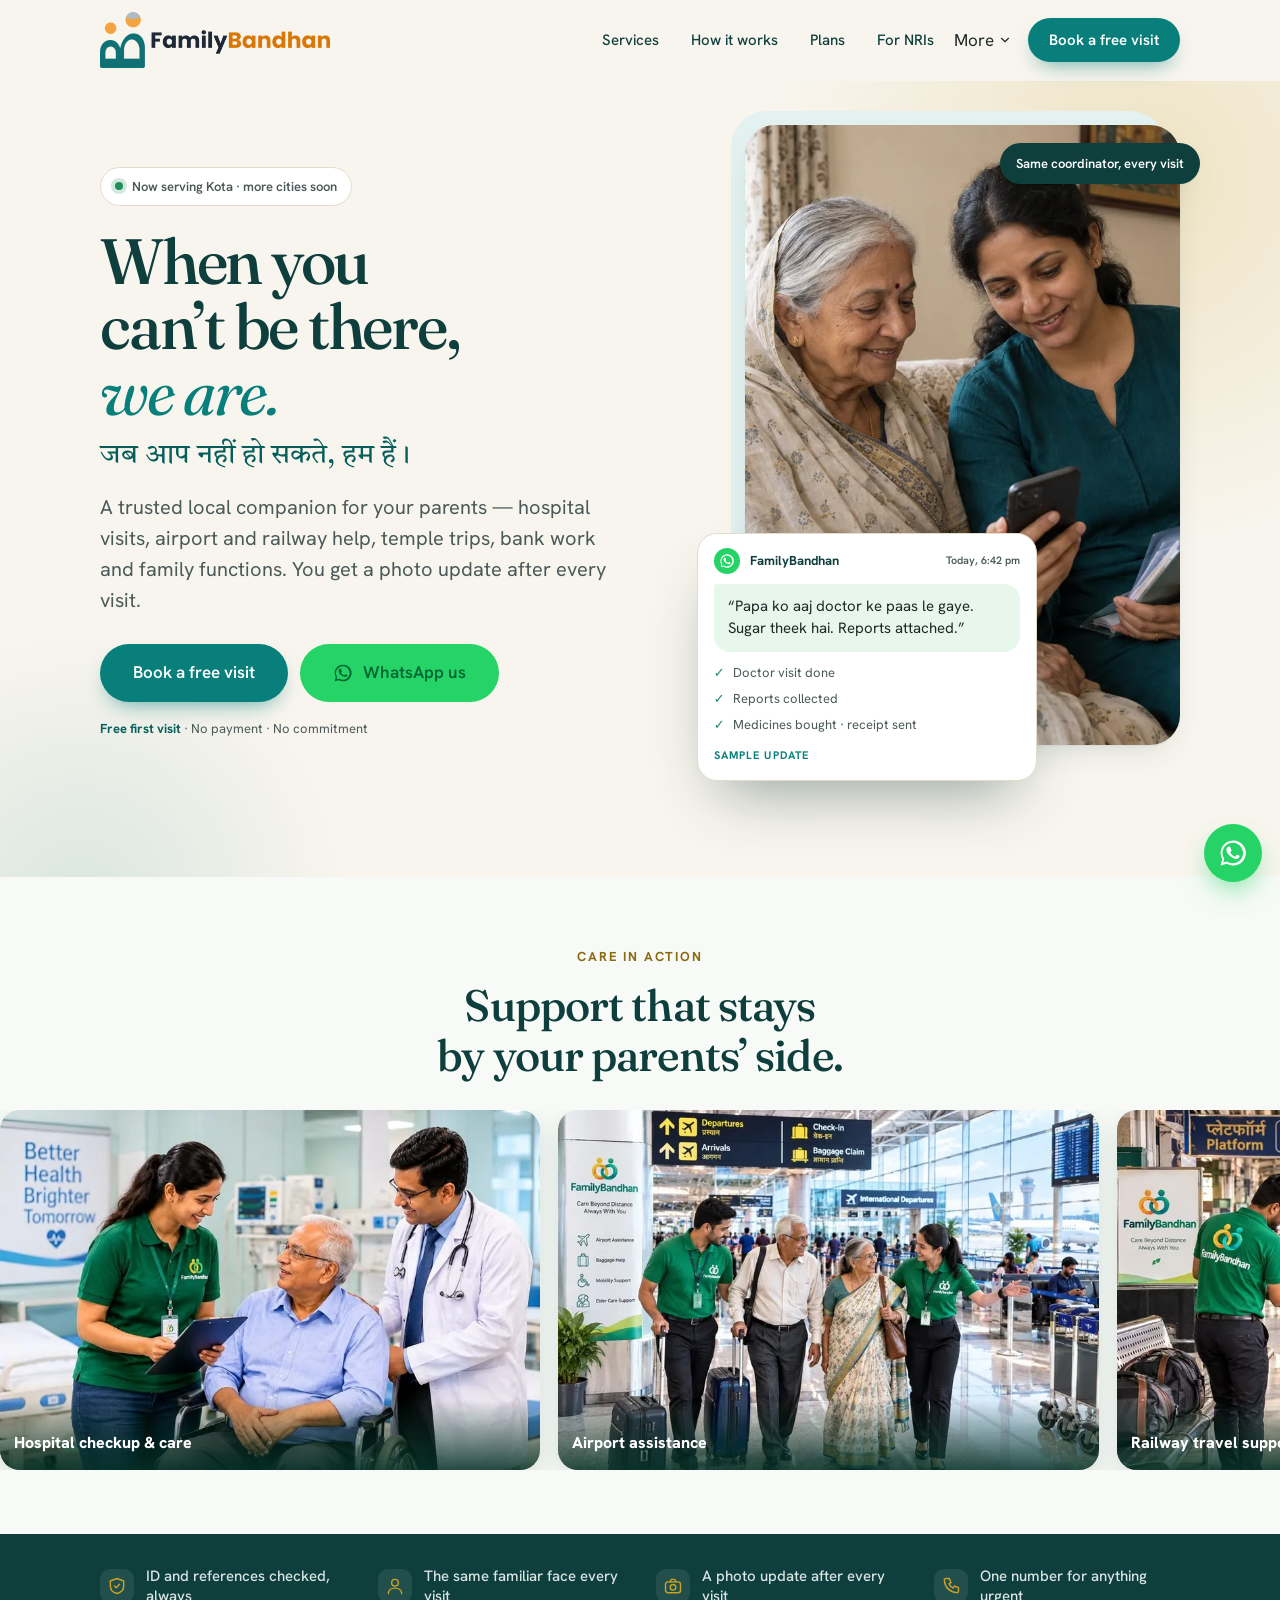
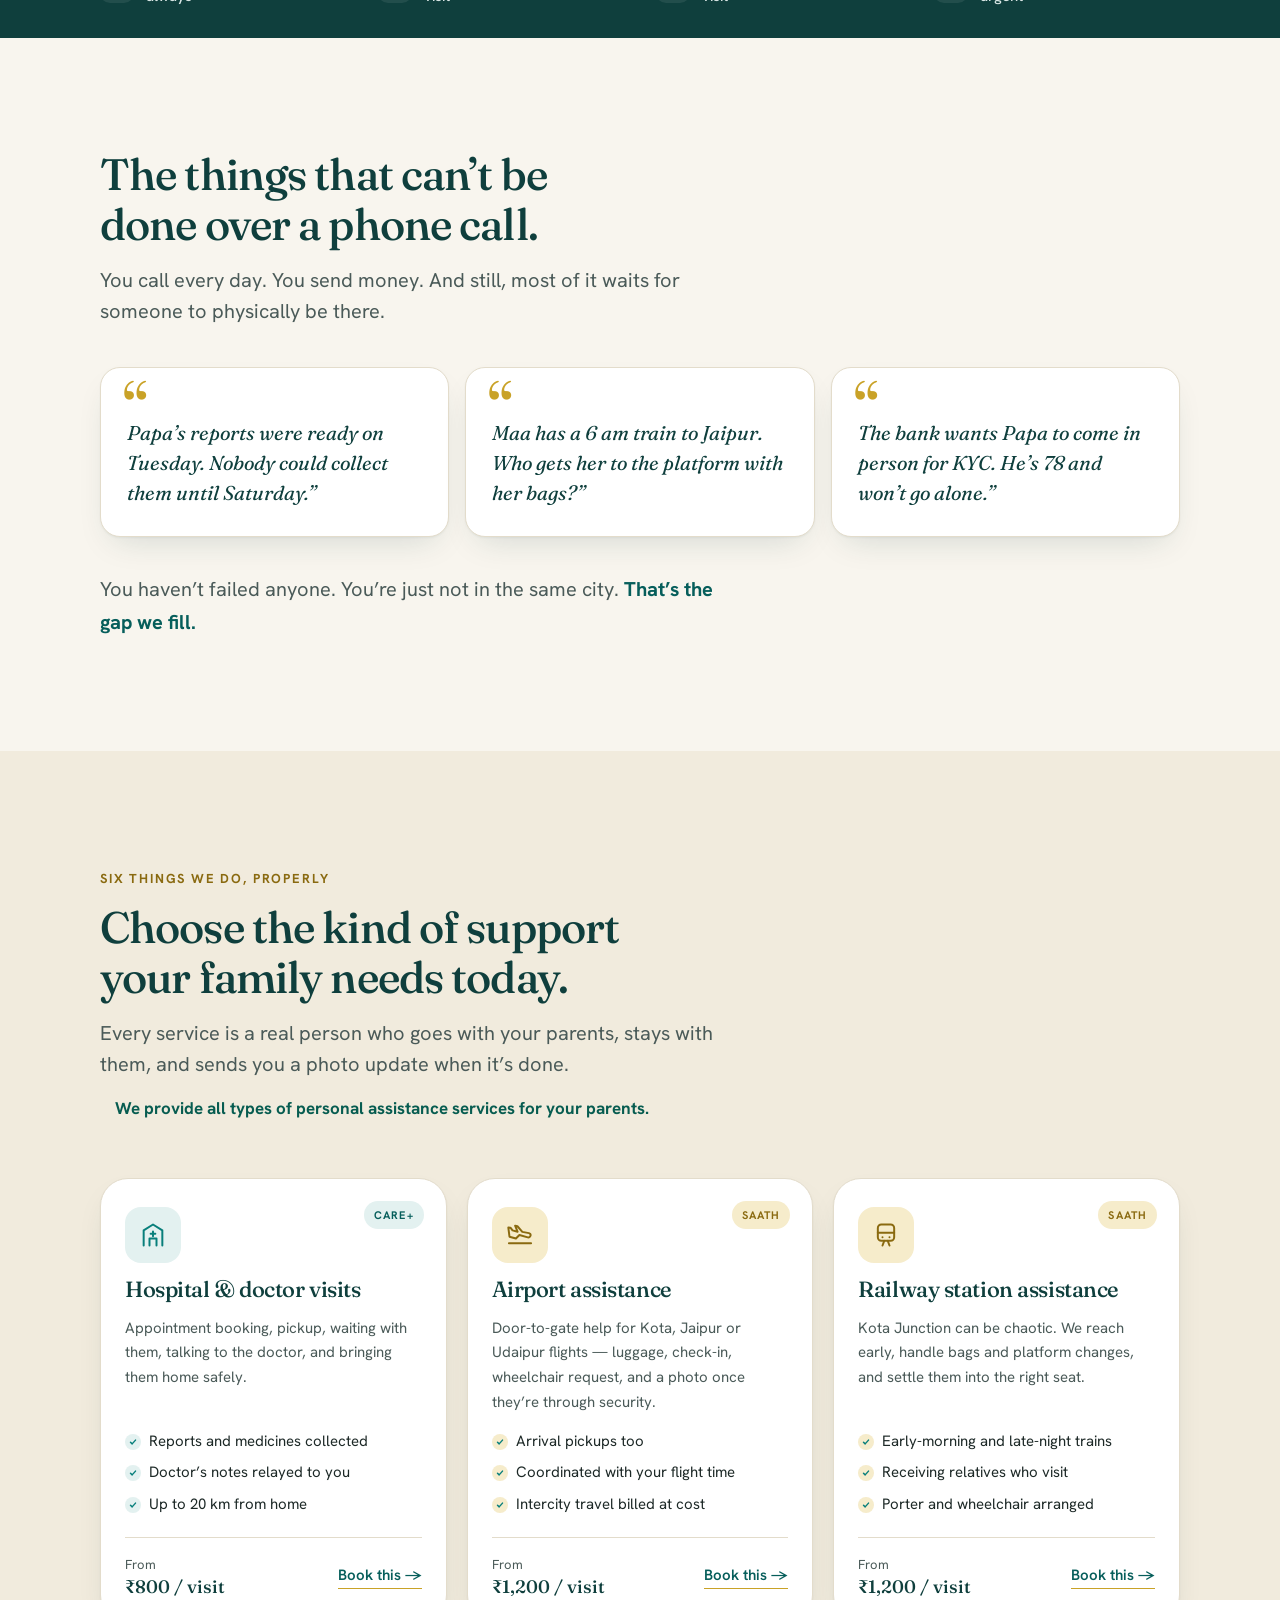
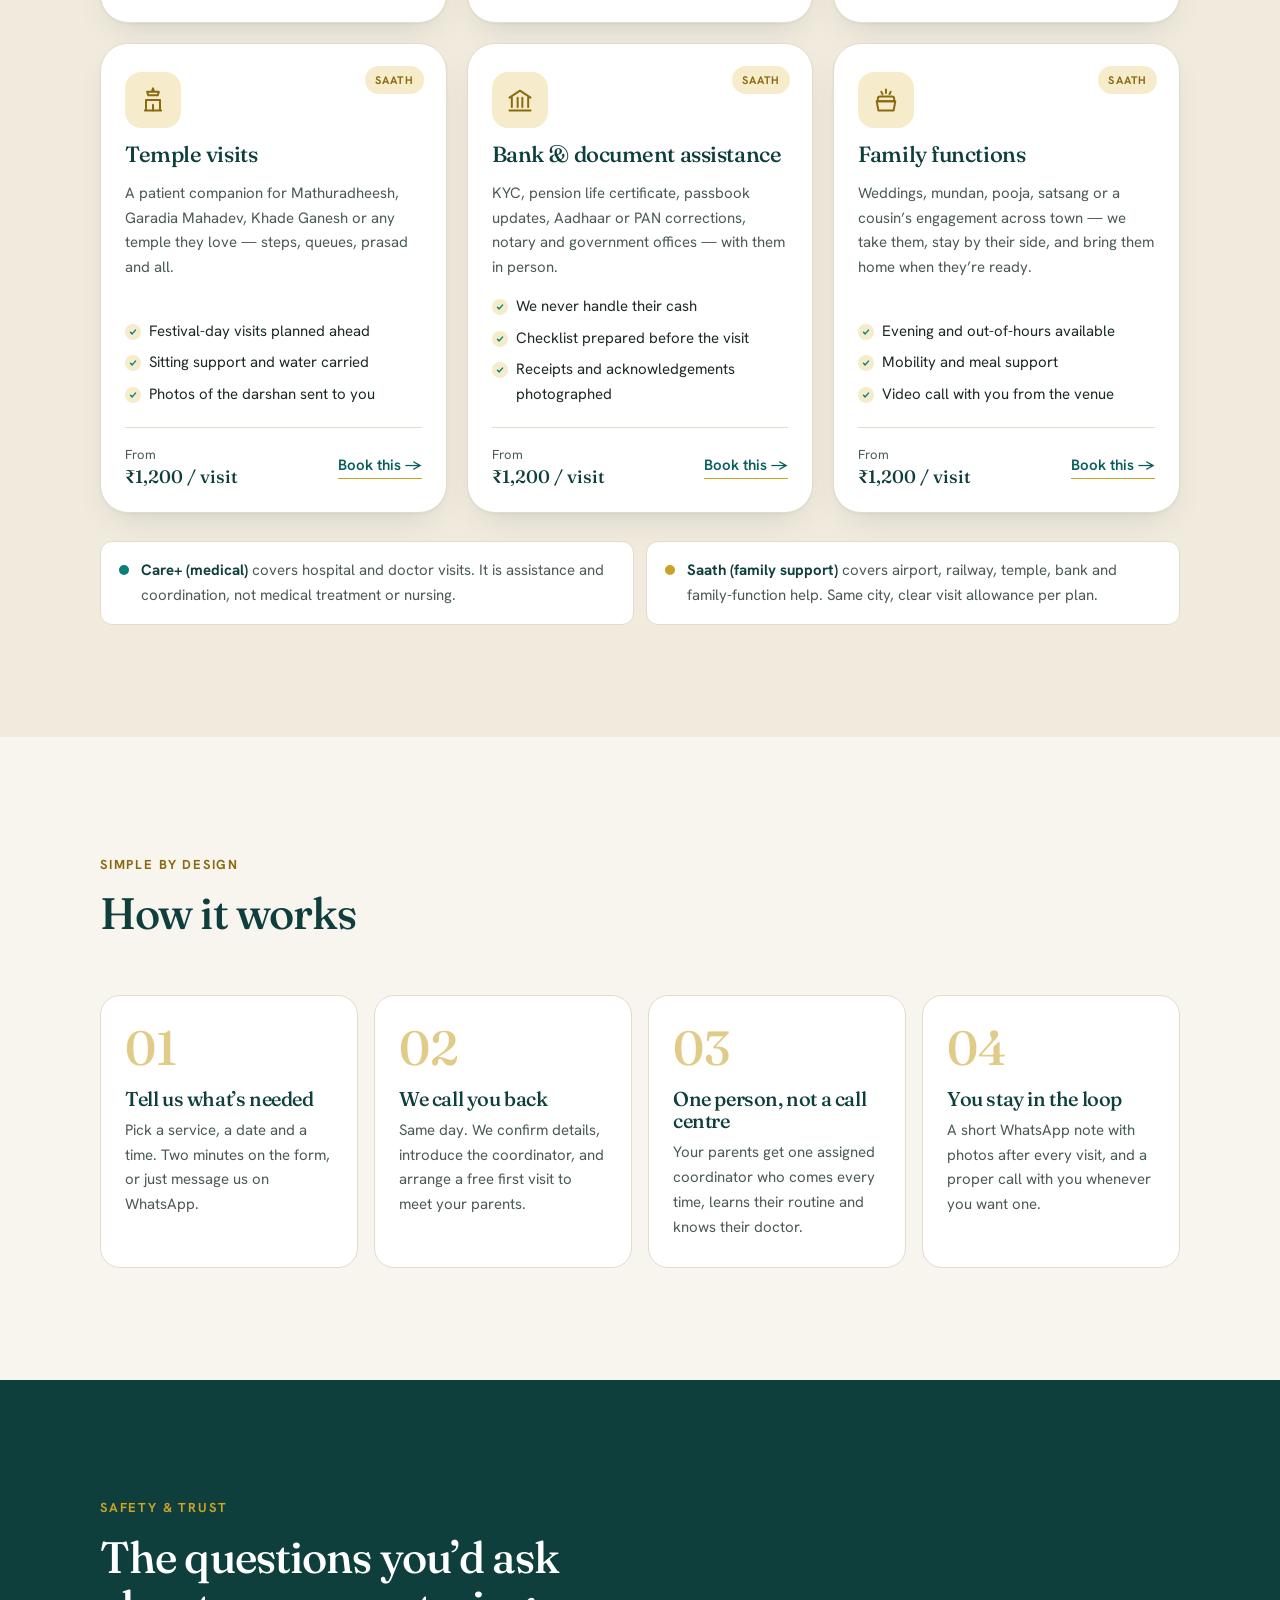
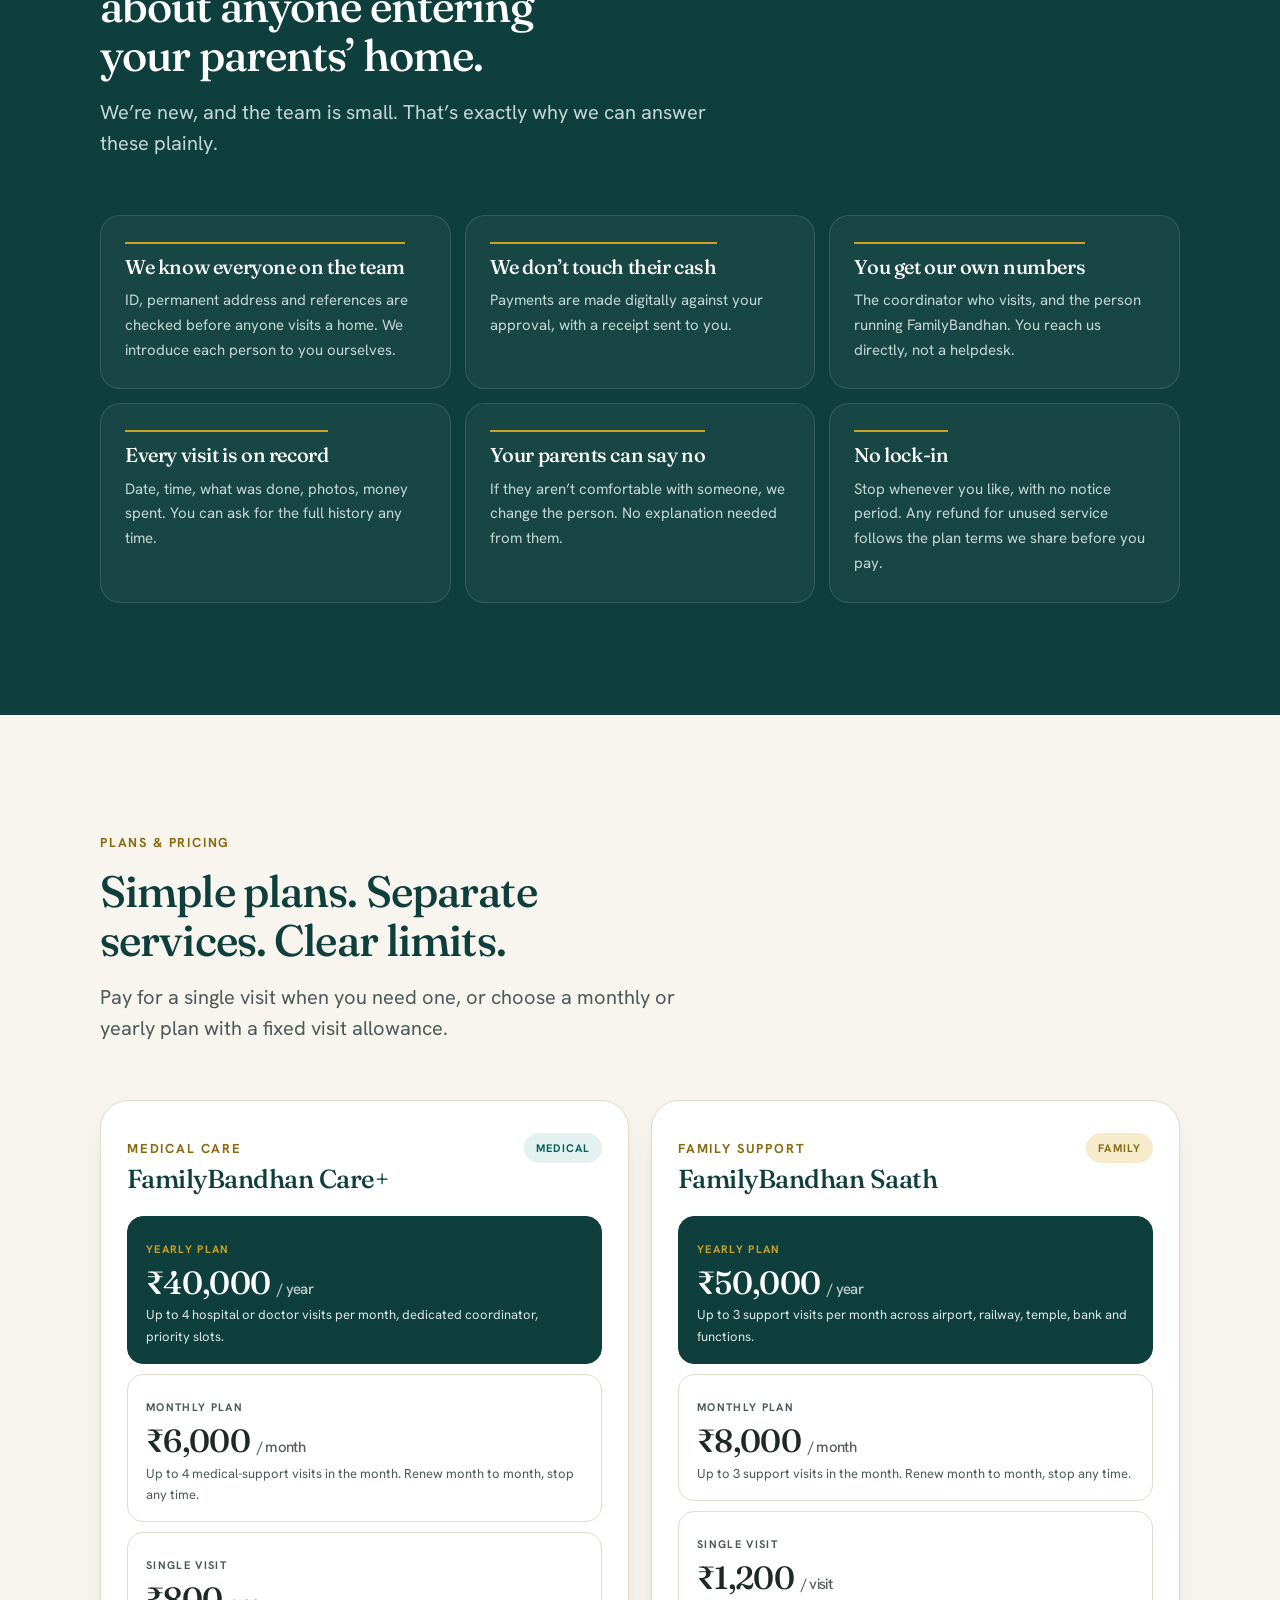
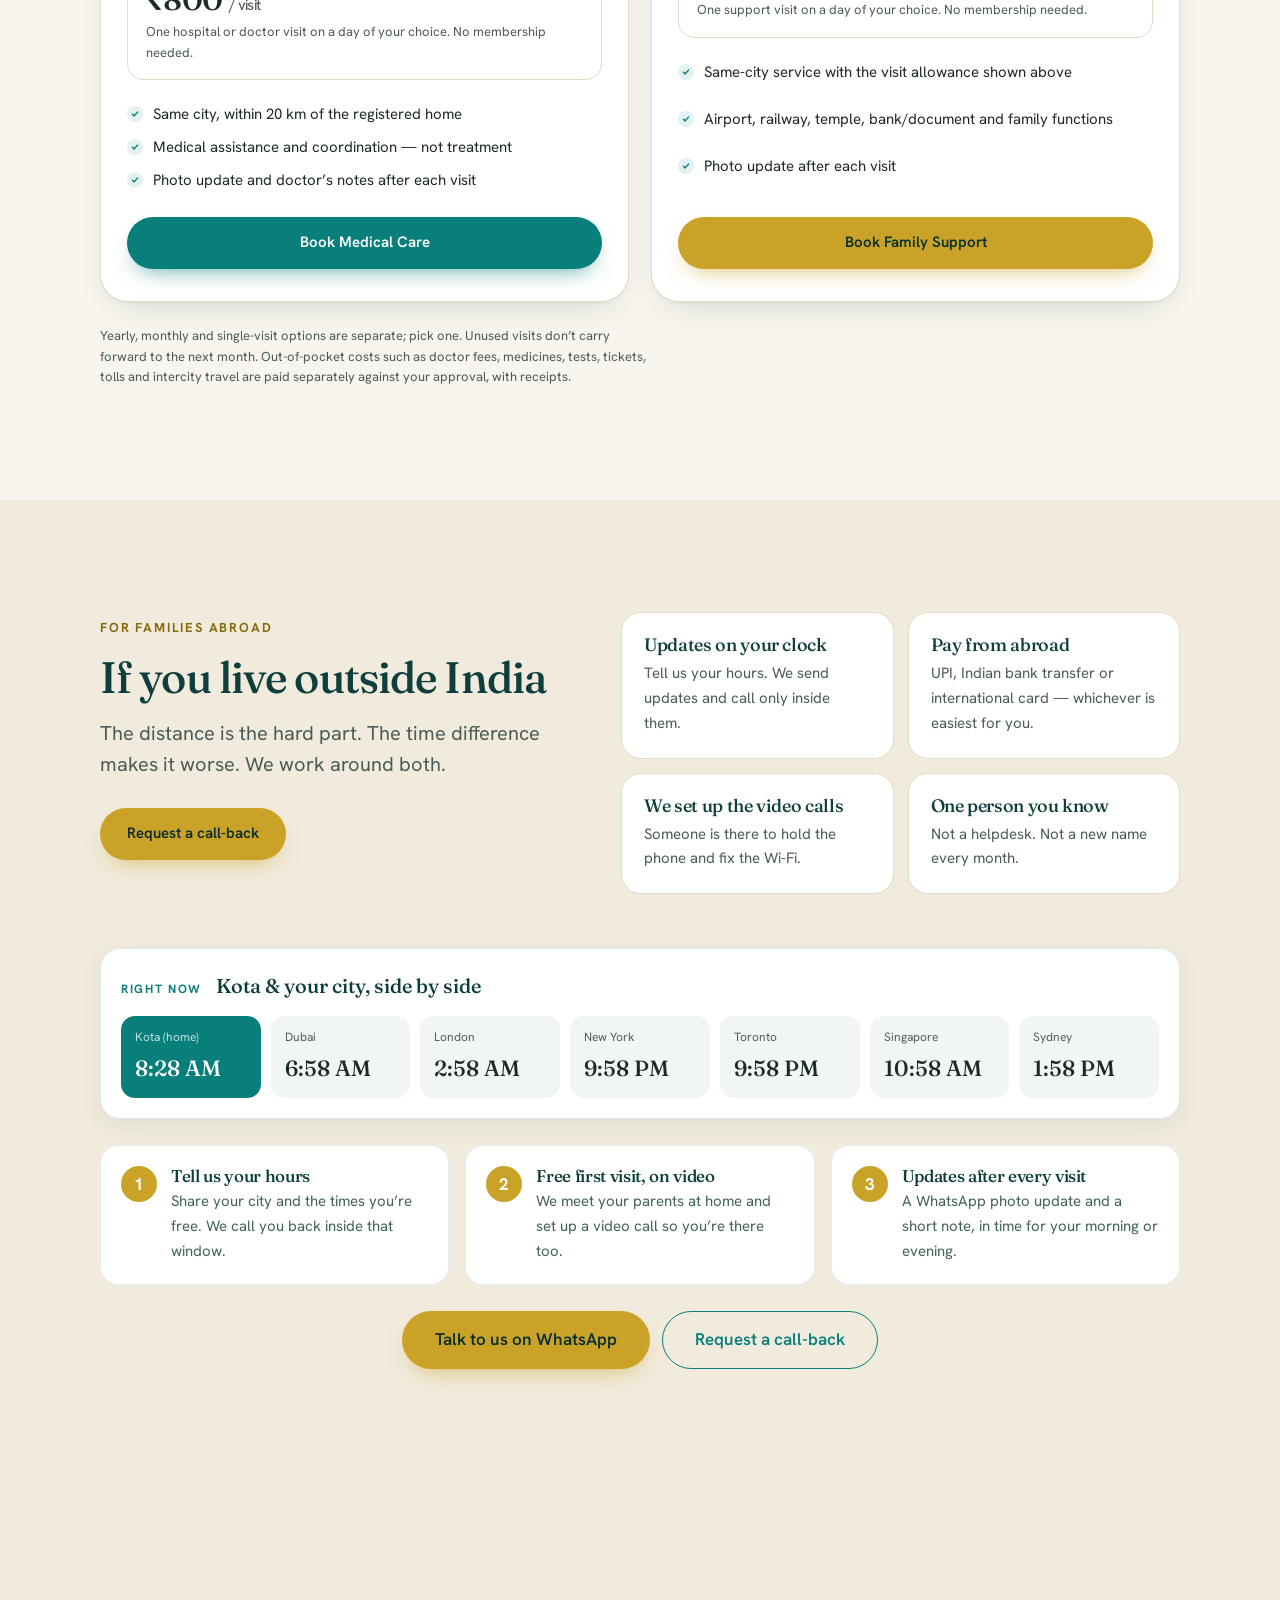
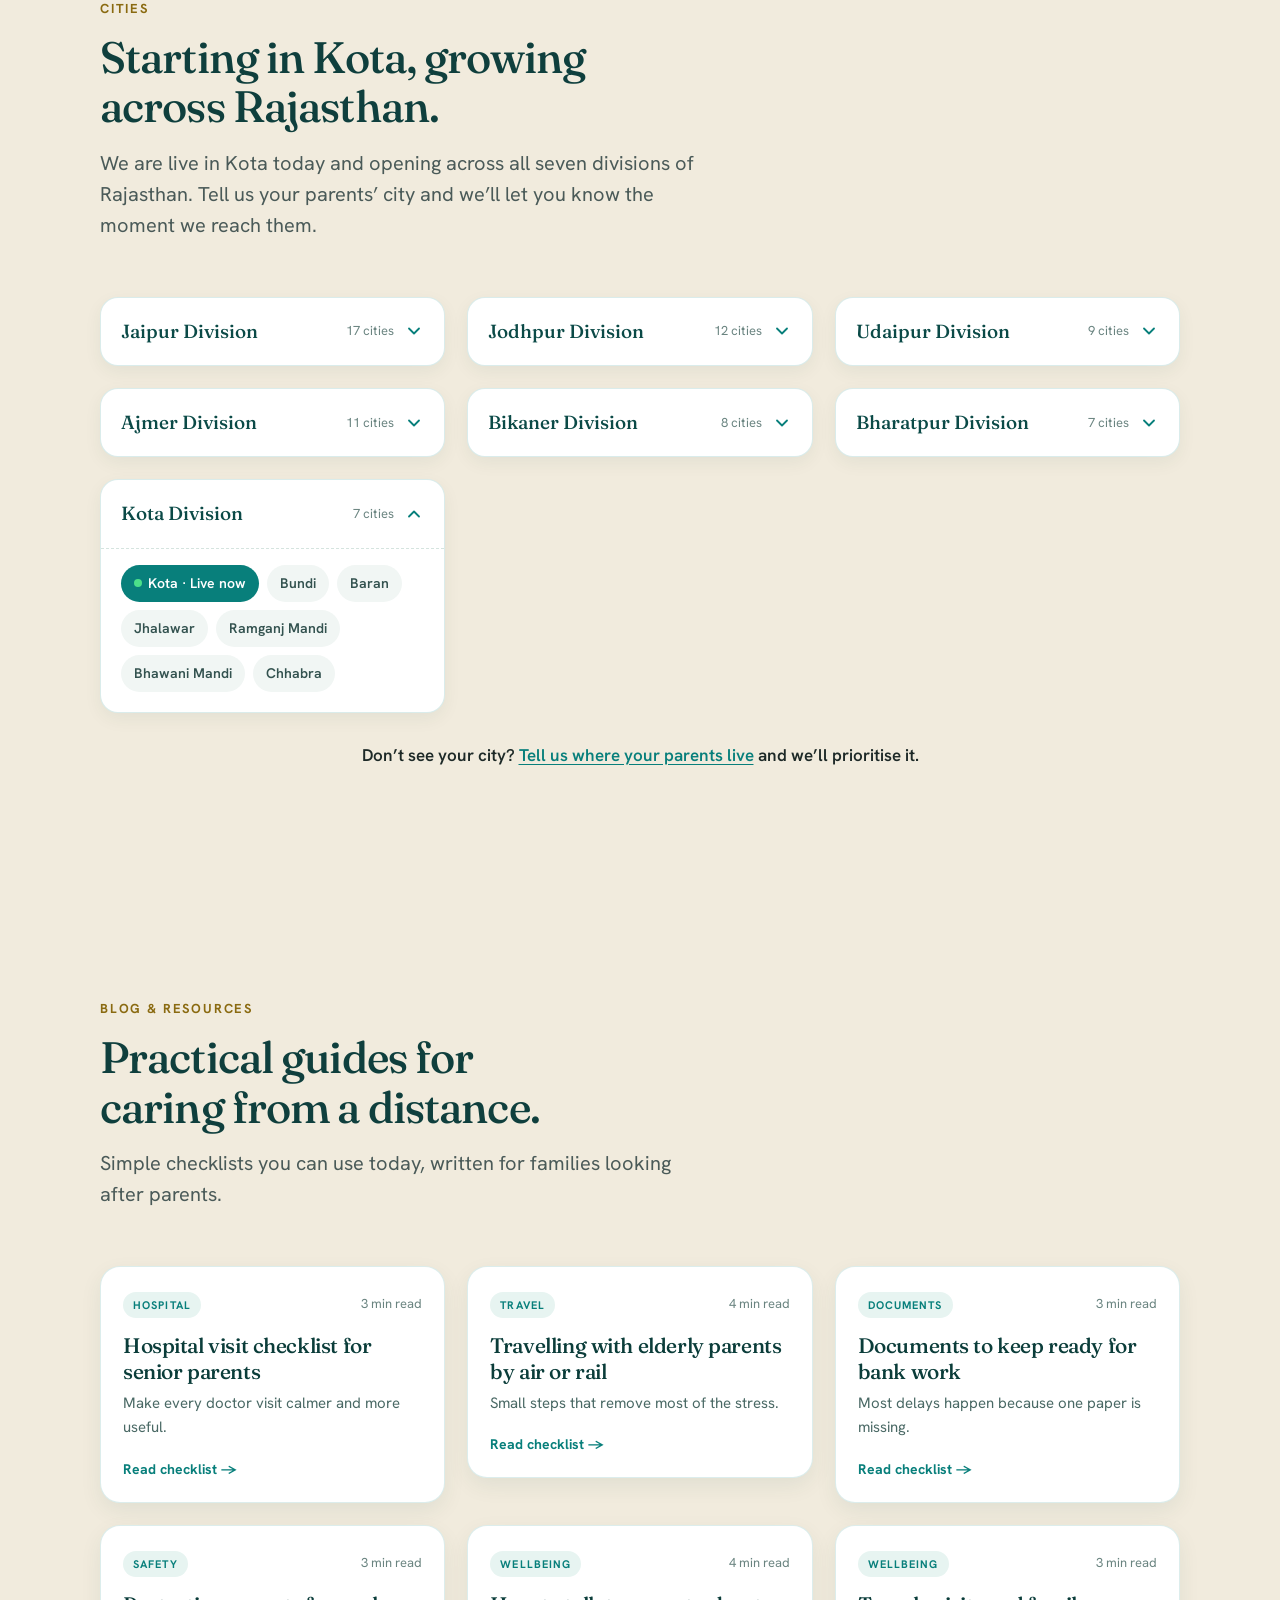
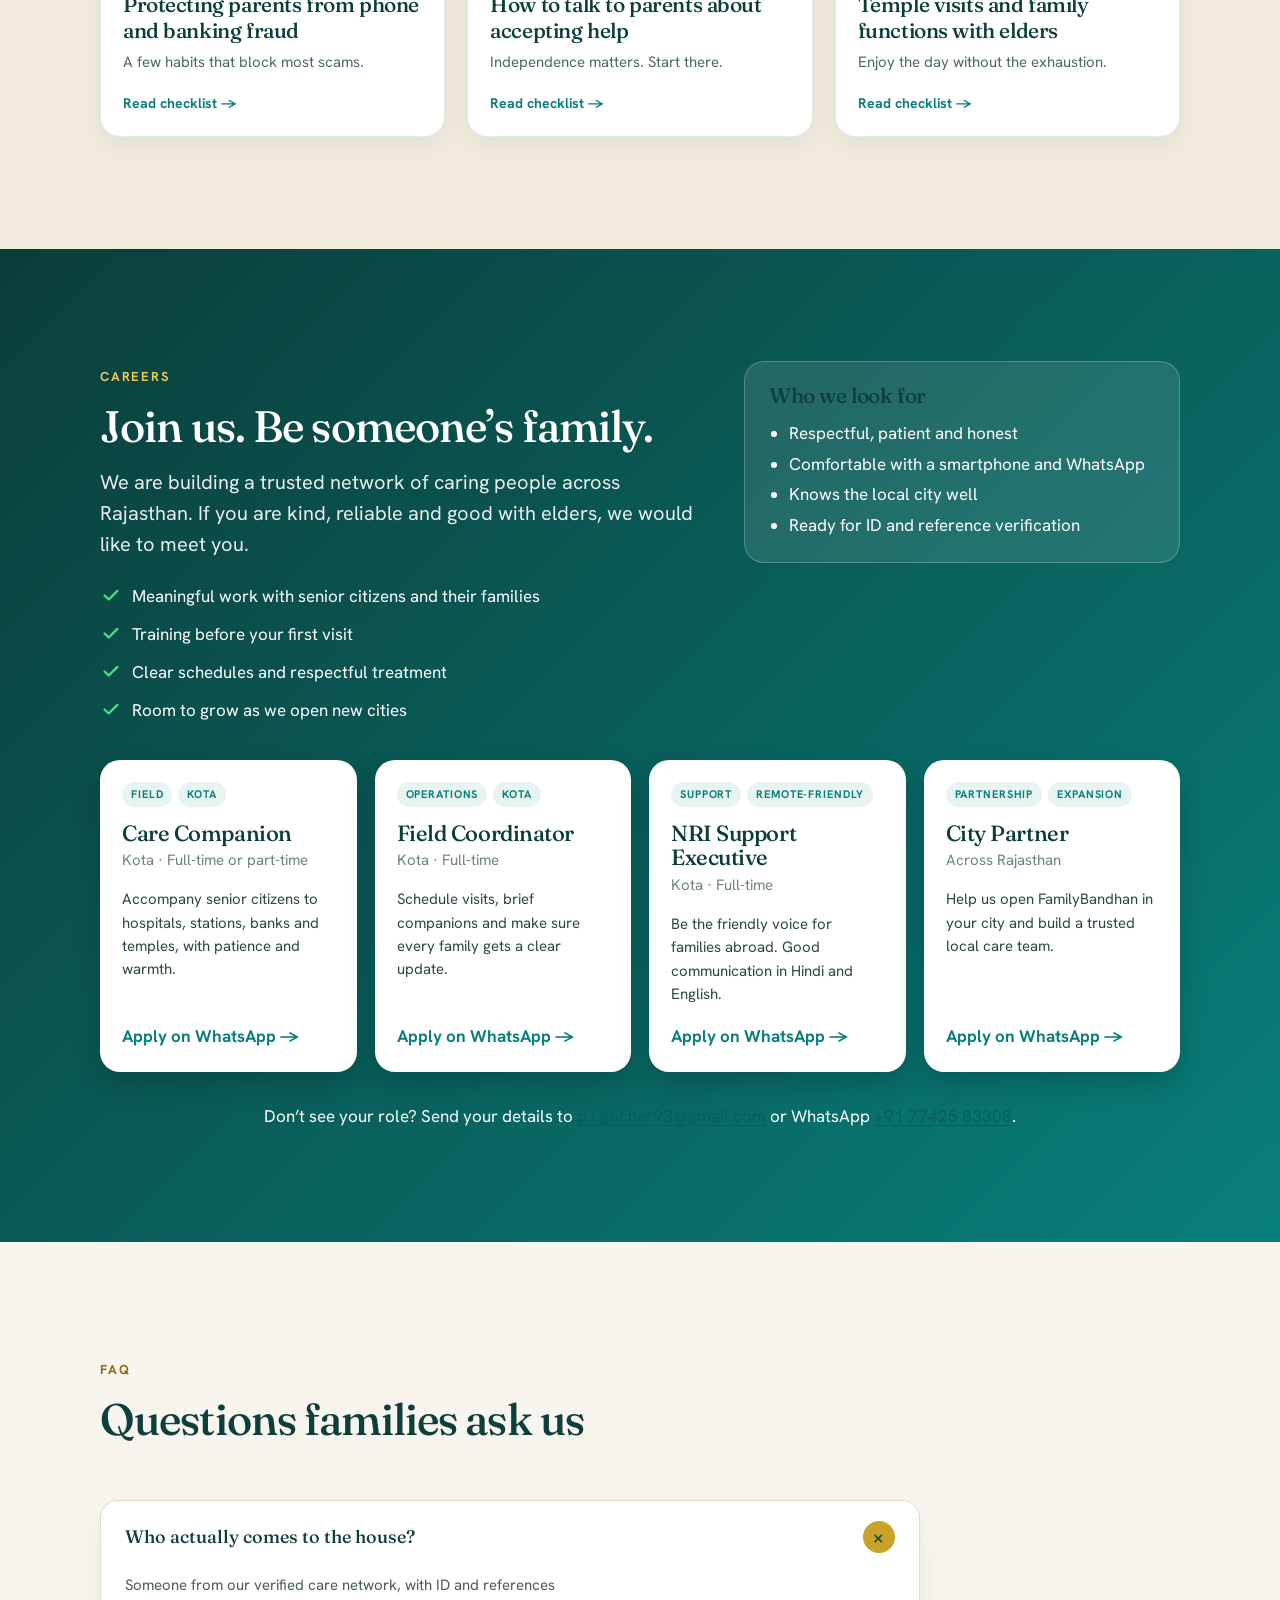
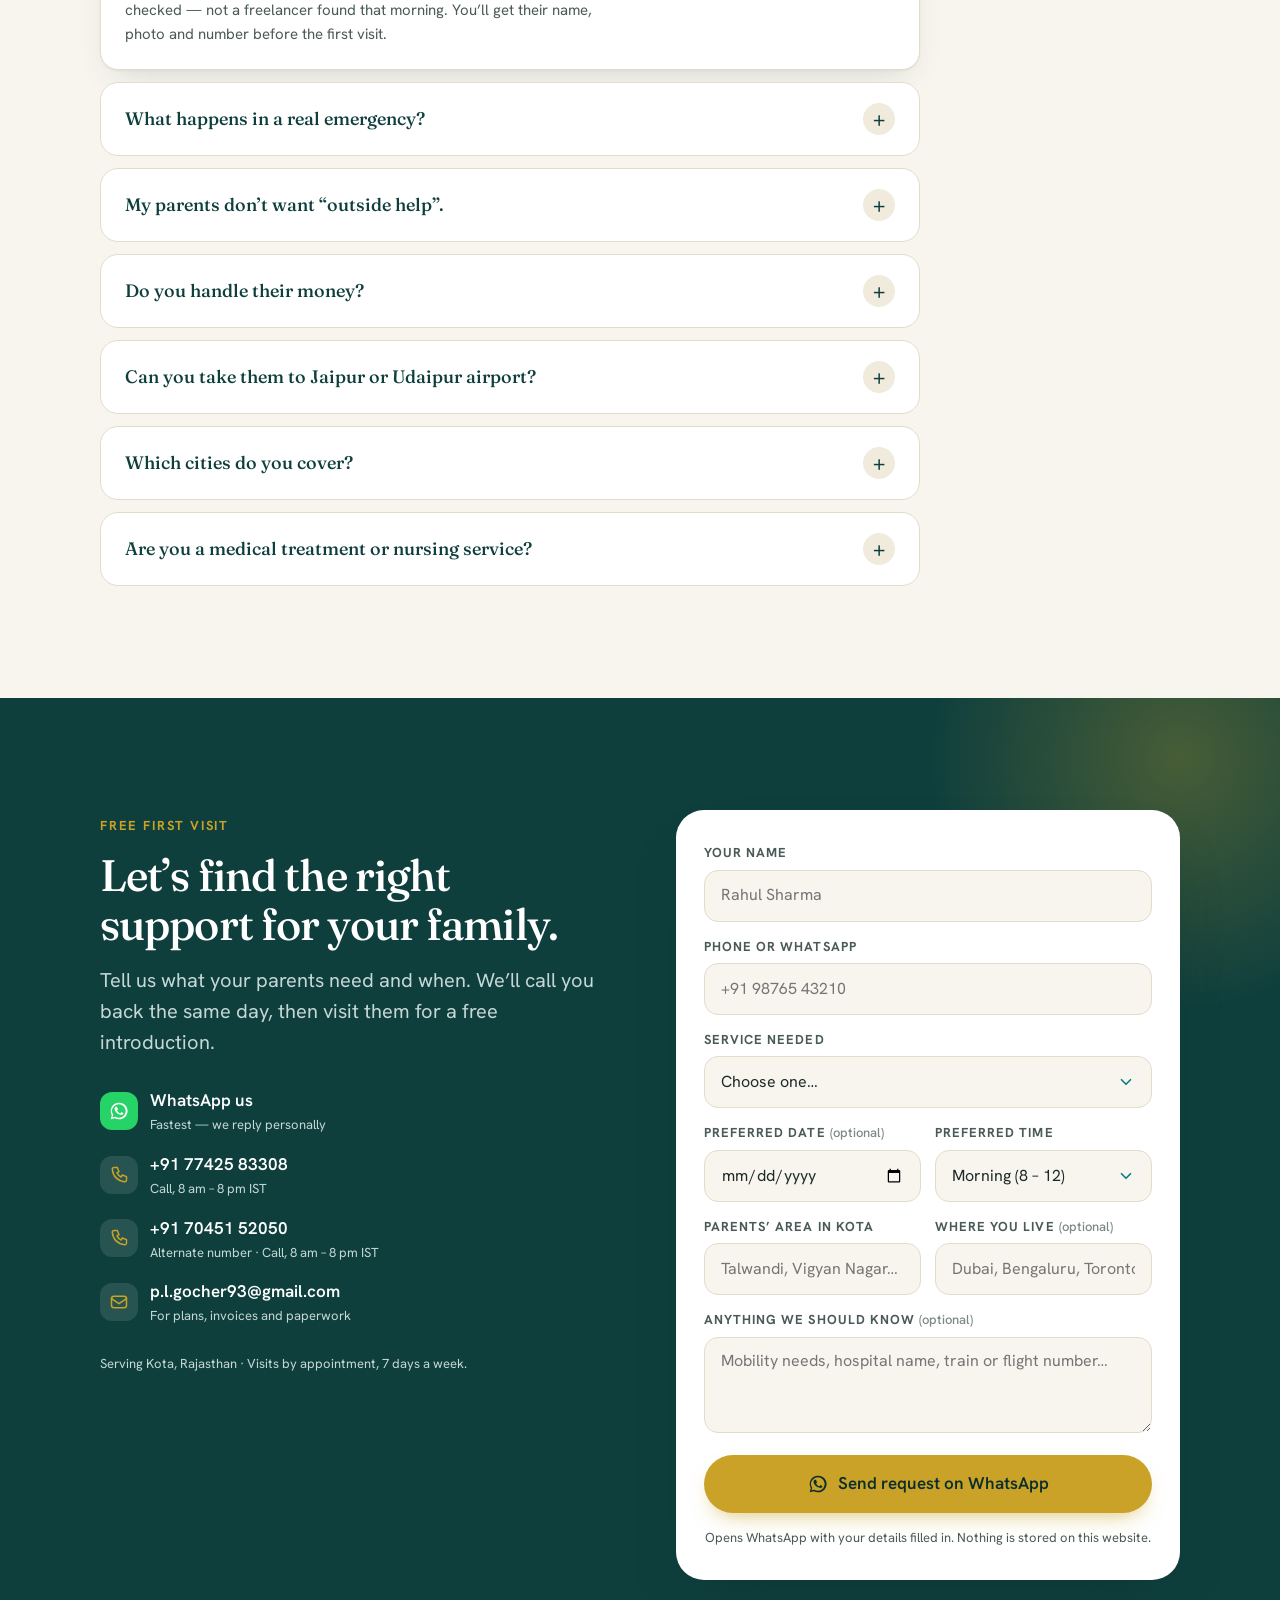
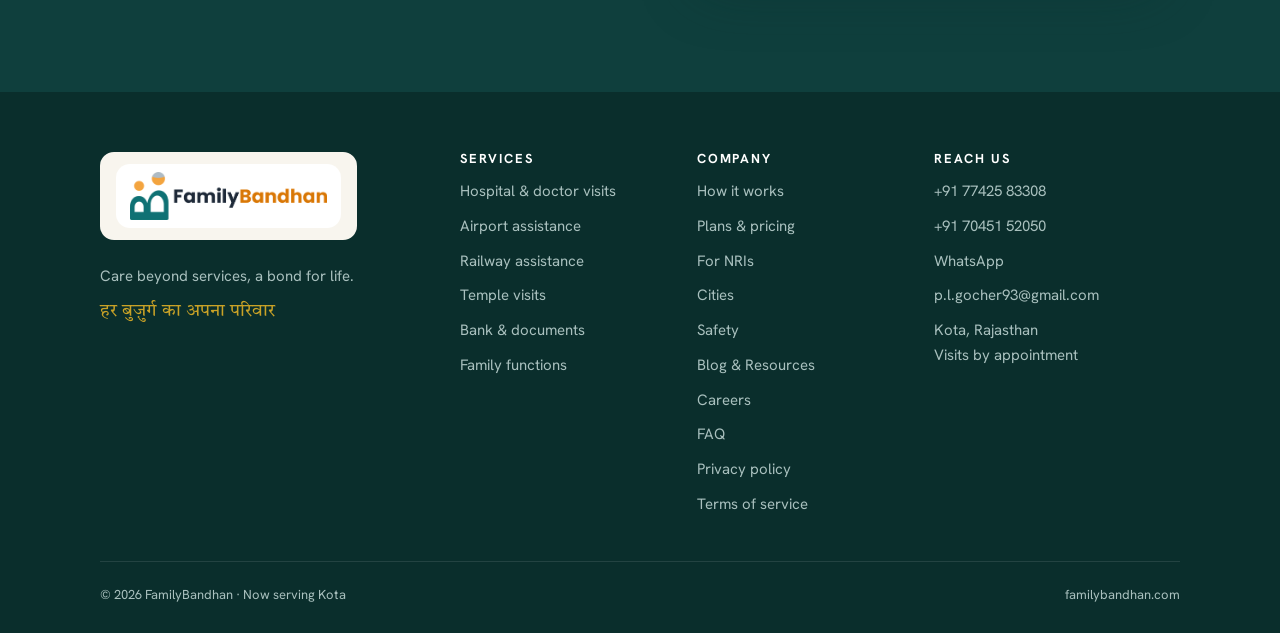
==== commit 2a1db0cc: "Add files via upload" ====
--- a/index.html
+++ b/index.html
@@ -23,9 +23,10 @@
 <meta name="twitter:description" content="Hospital, airport, railway, temple, bank and family-function assistance for your parents, with a photo update after every visit.">
 <meta name="twitter:image" content="https://familybandhan.com/assets/og-image.jpg">
 
-<link rel="icon" href="assets/favicon.svg" type="image/svg+xml">
-<link rel="icon" href="assets/favicon-32.png" type="image/png" sizes="32x32">
-<link rel="apple-touch-icon" href="assets/apple-touch-icon.png">
+<link rel="icon" href="/favicon.ico?v=3" sizes="any">
+<link rel="icon" href="/favicon-48.png?v=3" type="image/png" sizes="48x48">
+<link rel="icon" href="/favicon-192.png?v=3" type="image/png" sizes="192x192">
+<link rel="apple-touch-icon" href="/apple-touch-icon.png?v=3">
 
 <!-- Fonts: preconnect, then load the stylesheet without blocking first paint -->
 <link rel="preconnect" href="https://fonts.googleapis.com">
@@ -48,7 +49,7 @@
       "name": "FamilyBandhan",
       "url": "https://familybandhan.com/",
       "image": "https://familybandhan.com/assets/og-image.jpg",
-      "logo": "https://familybandhan.com/assets/icon-512.png",
+      "logo": "https://familybandhan.com/icon-512.png",
       "description": "Elder care and personal assistance for parents in Kota: hospital visits, airport and railway assistance, temple visits, bank and document help, and family functions.",
       "telephone": ["+917742583308","+917045152050"],
       "email": "p.l.gocher93@gmail.com",
@@ -171,7 +172,7 @@
 <header class="site-header" id="siteHeader">
   <div class="wrap">
     <div class="bar">
-      <a class="brand" href="#top" aria-label="FamilyBandhan — home"><img class="fb-logo" src="logo.webp" alt="FamilyBandhan — Your Presence, When You Can’t Be There." width="960" height="240"></a>
+      <a class="brand" href="#top" aria-label="FamilyBandhan — home"><img class="fb-logo" src="logo.webp?v=3" alt="FamilyBandhan — Care for parents, bond for life" width="919" height="224"></a>
       <nav class="nav-desktop" aria-label="Primary">
         <a href="#services">Services</a>
         <a href="#how">How it works</a>
@@ -591,7 +592,7 @@
   <div class="wrap">
     <div class="fgrid">
       <div>
-        <div class="fbrand"><img class="fb-logo fb-logo-foot" src="logo.webp" alt="FamilyBandhan — Your Presence, When You Can’t Be There." width="960" height="240" loading="lazy"></div>
+        <div class="fbrand"><img class="fb-logo fb-logo-foot" src="logo.webp?v=3" alt="FamilyBandhan — Care for parents, bond for life" width="919" height="224" loading="lazy"></div>
         <p style="font-size:15px">Care beyond services, a bond for life.</p>
         <p class="hindi ftag" lang="hi">हर बुज़ुर्ग का अपना परिवार</p>
       </div>
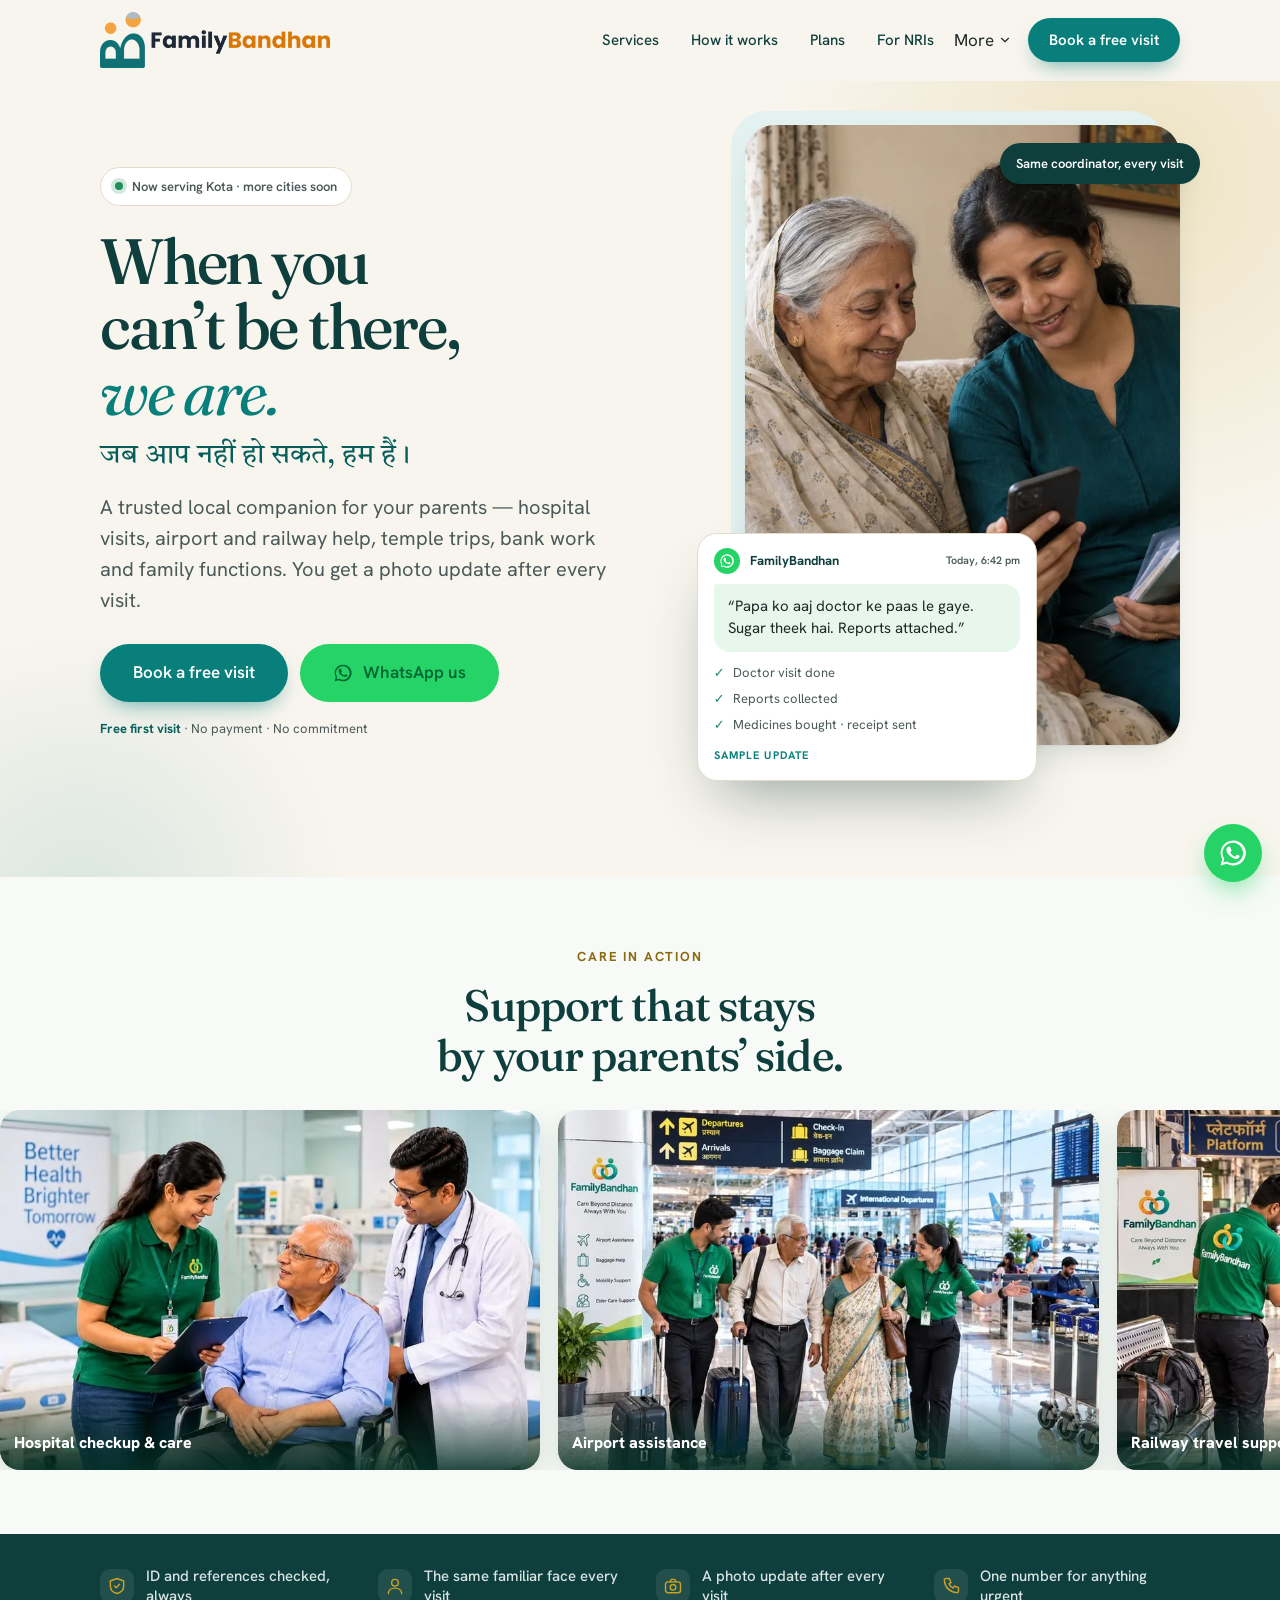
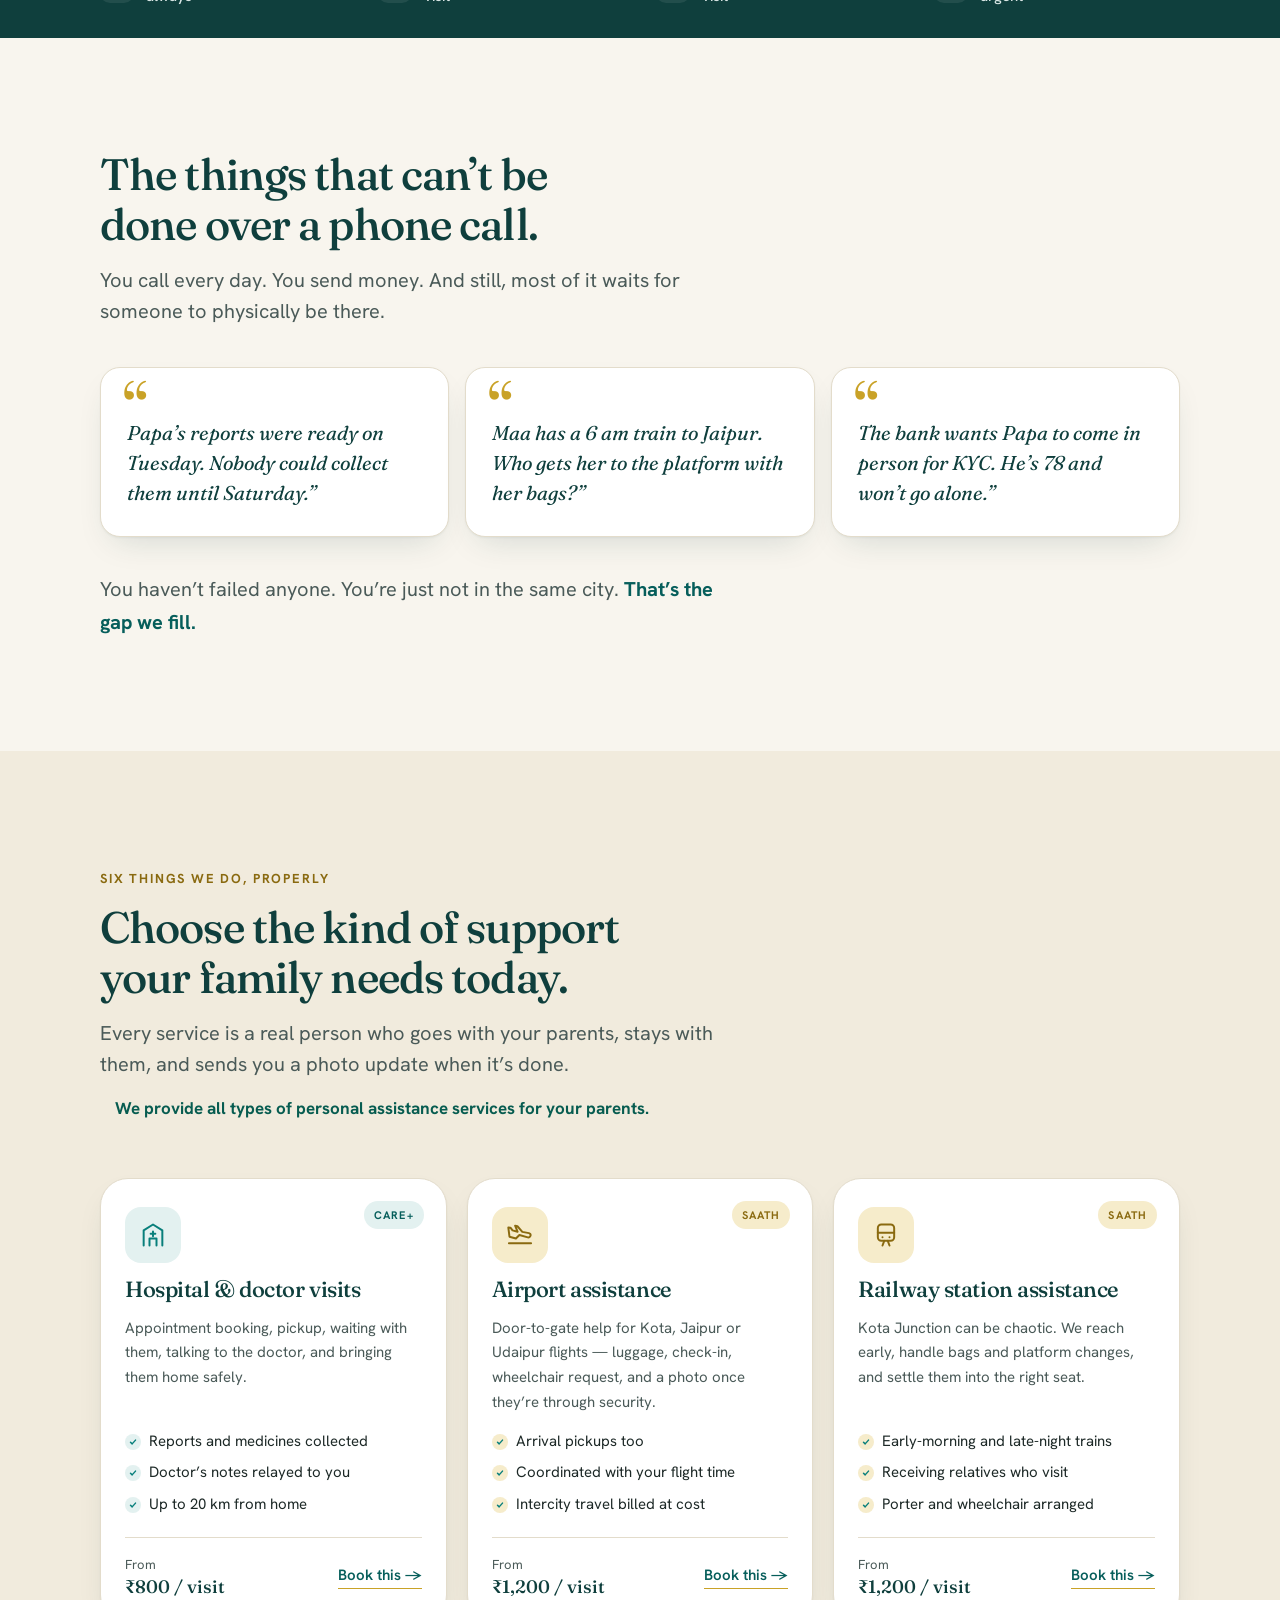
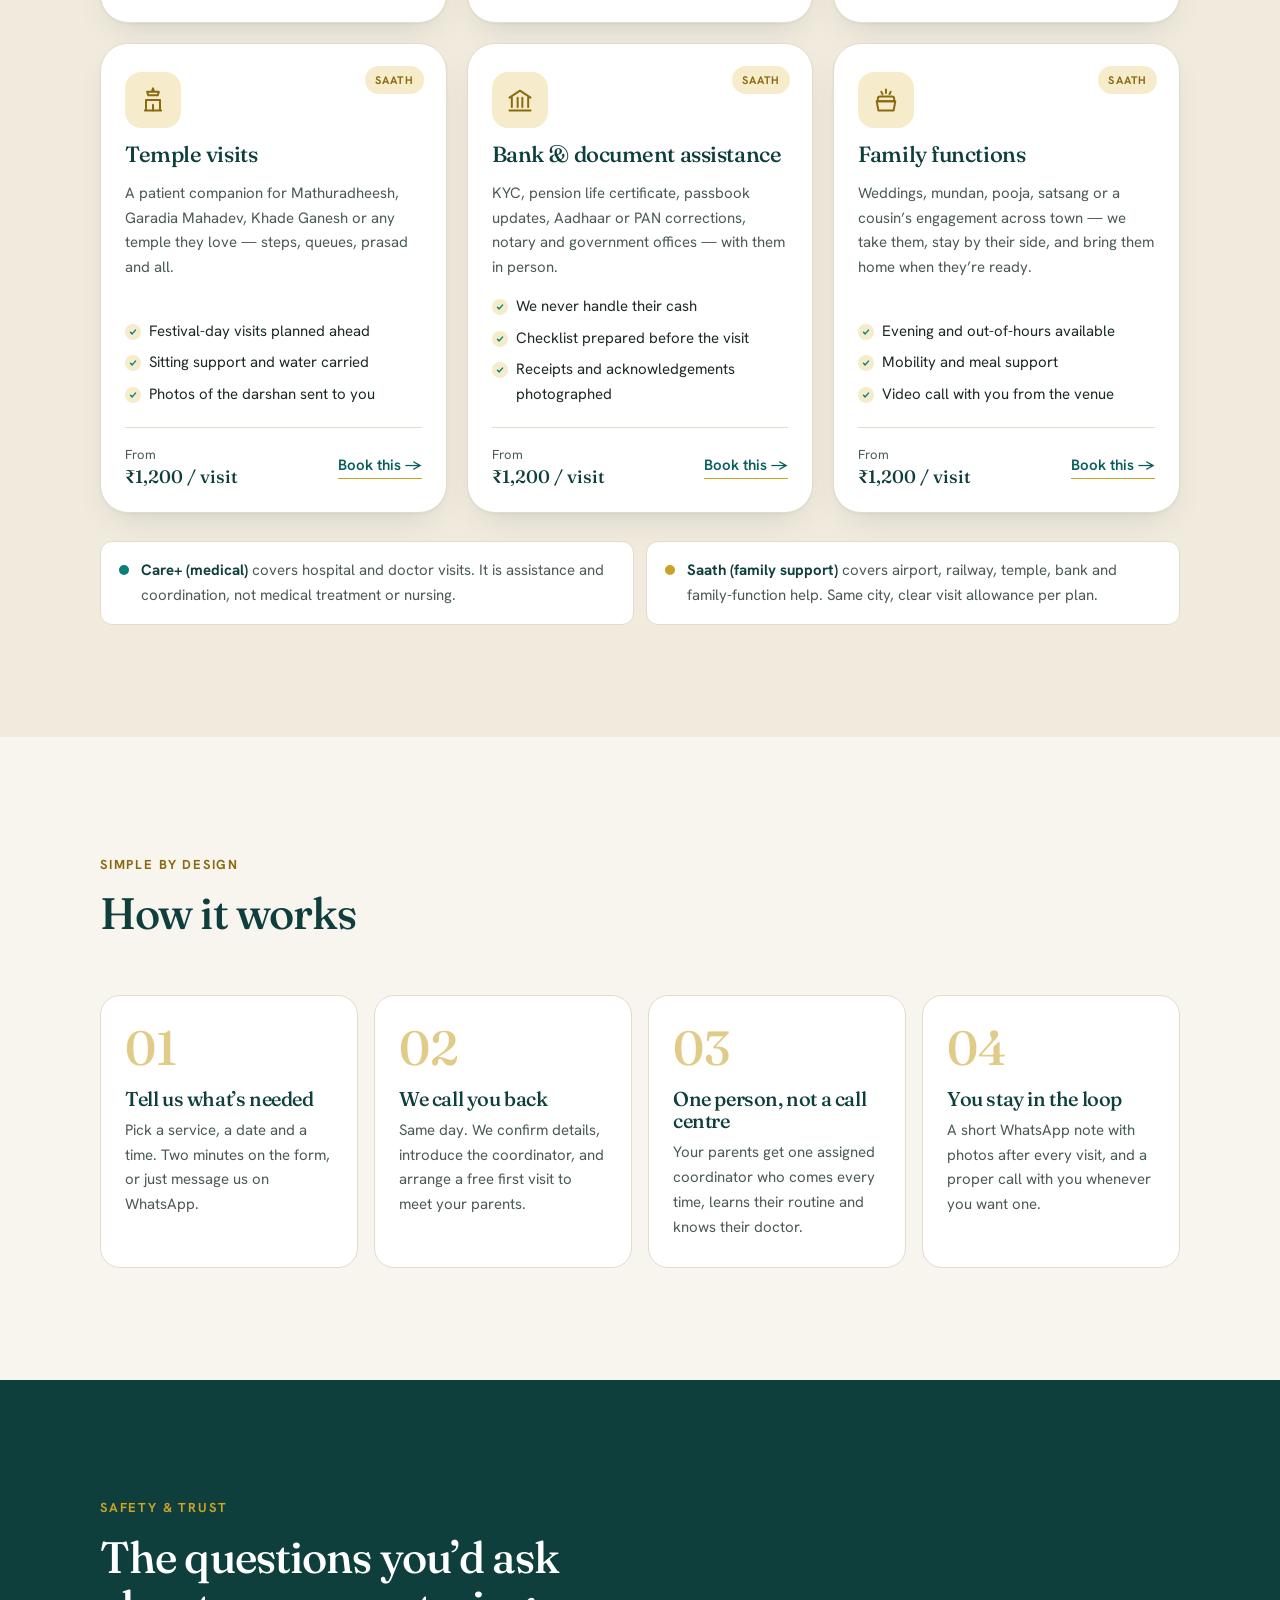
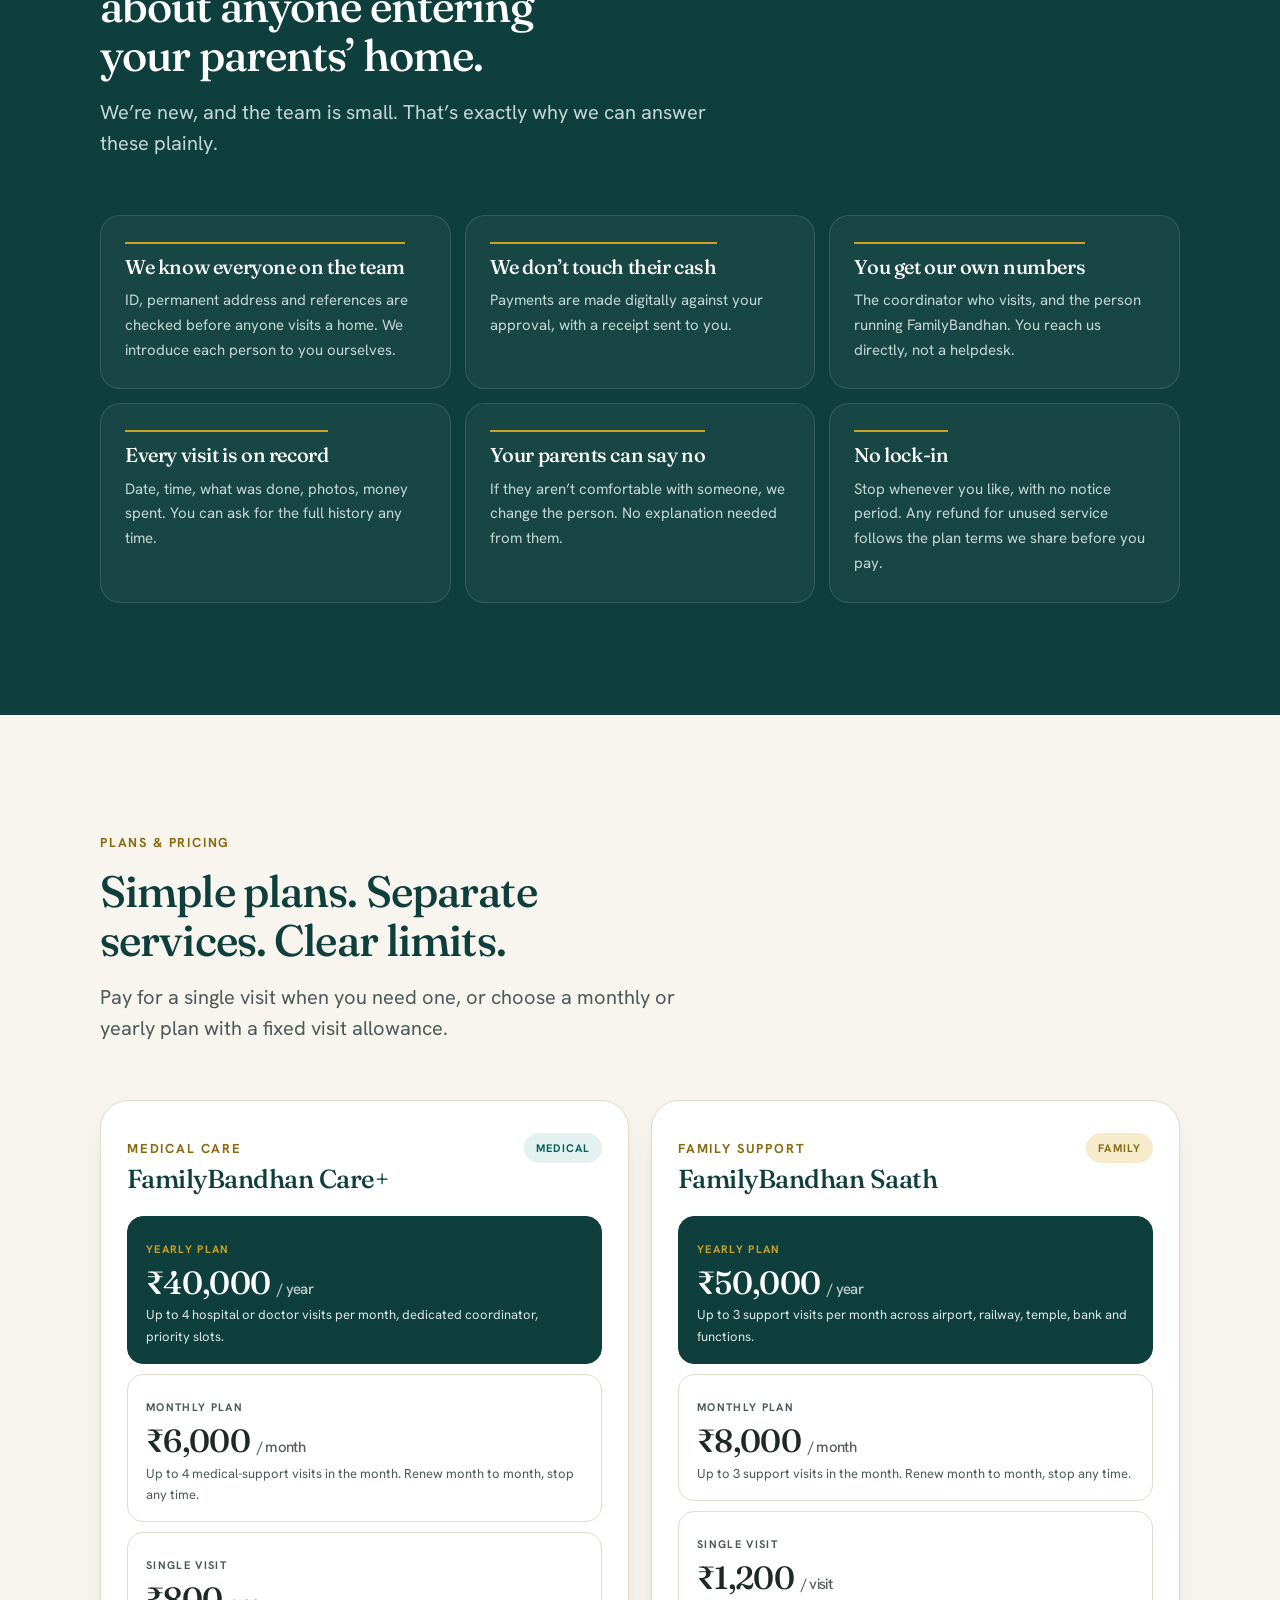
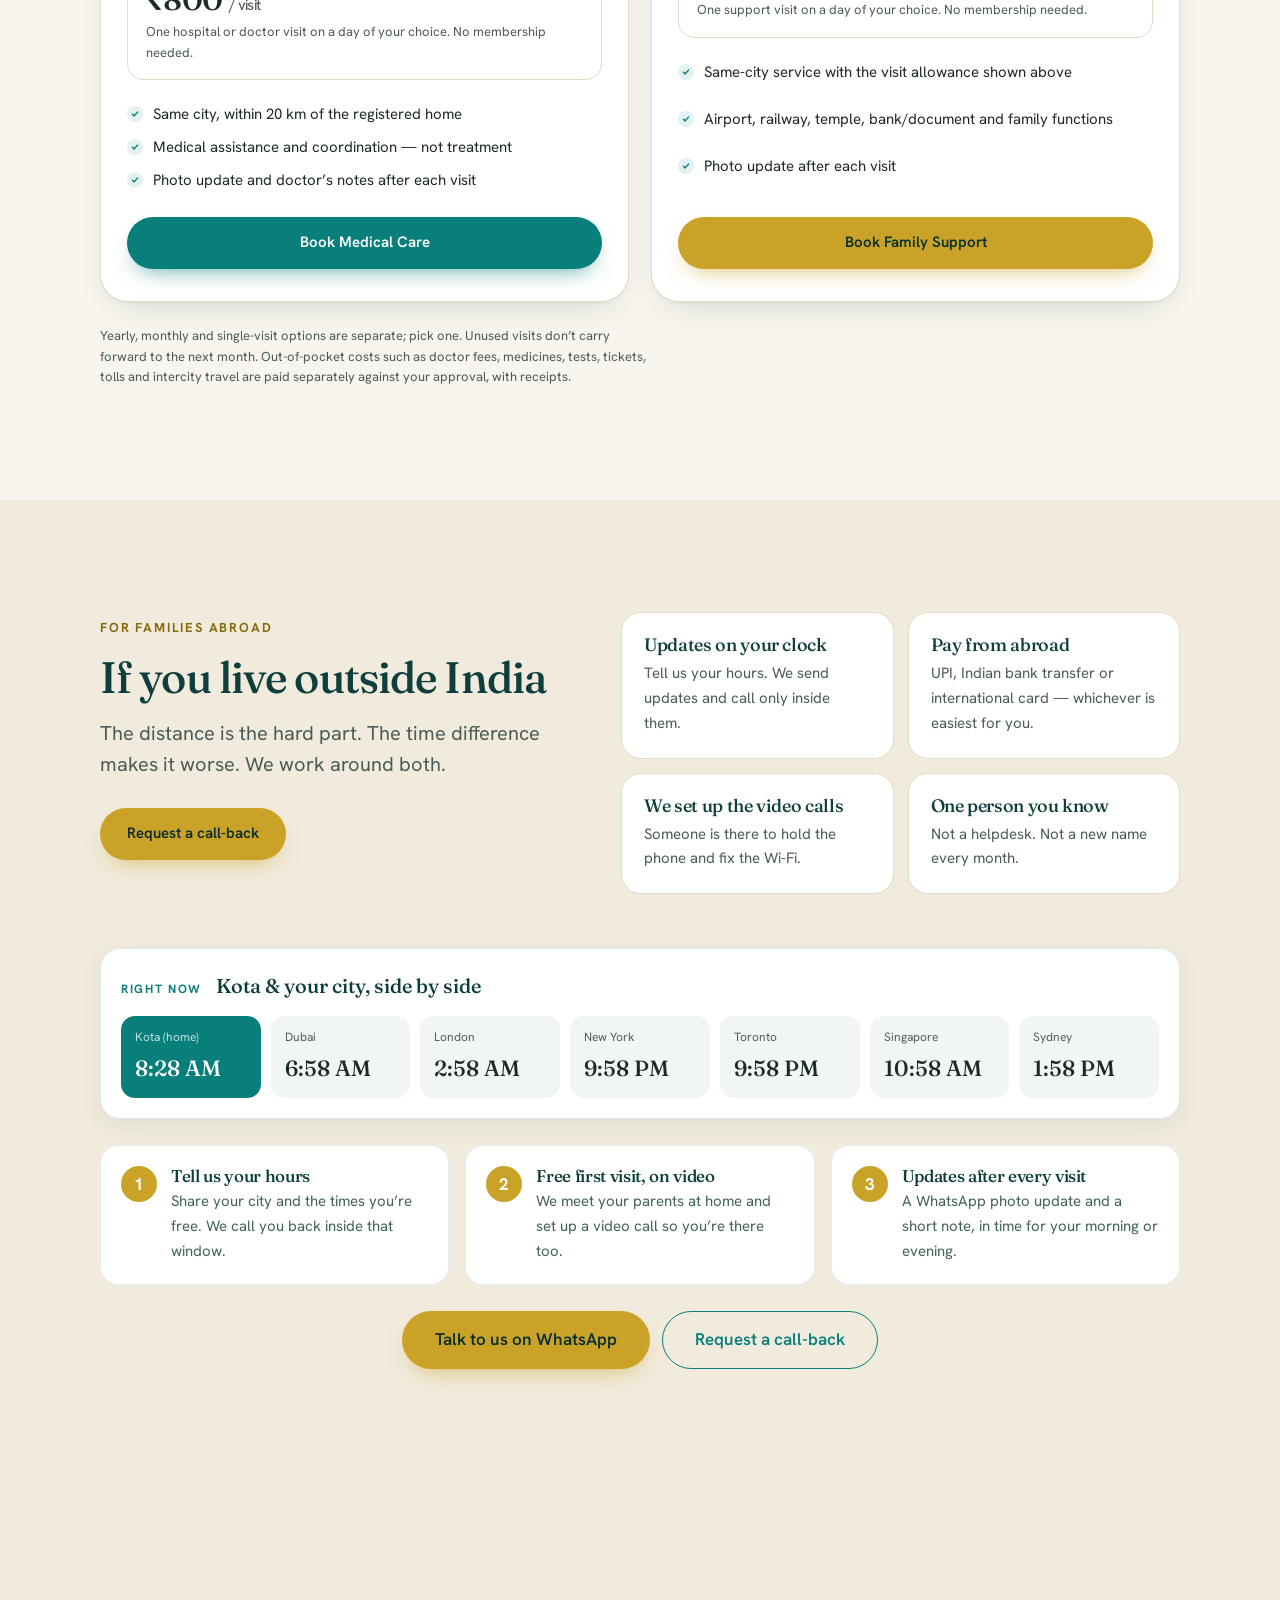
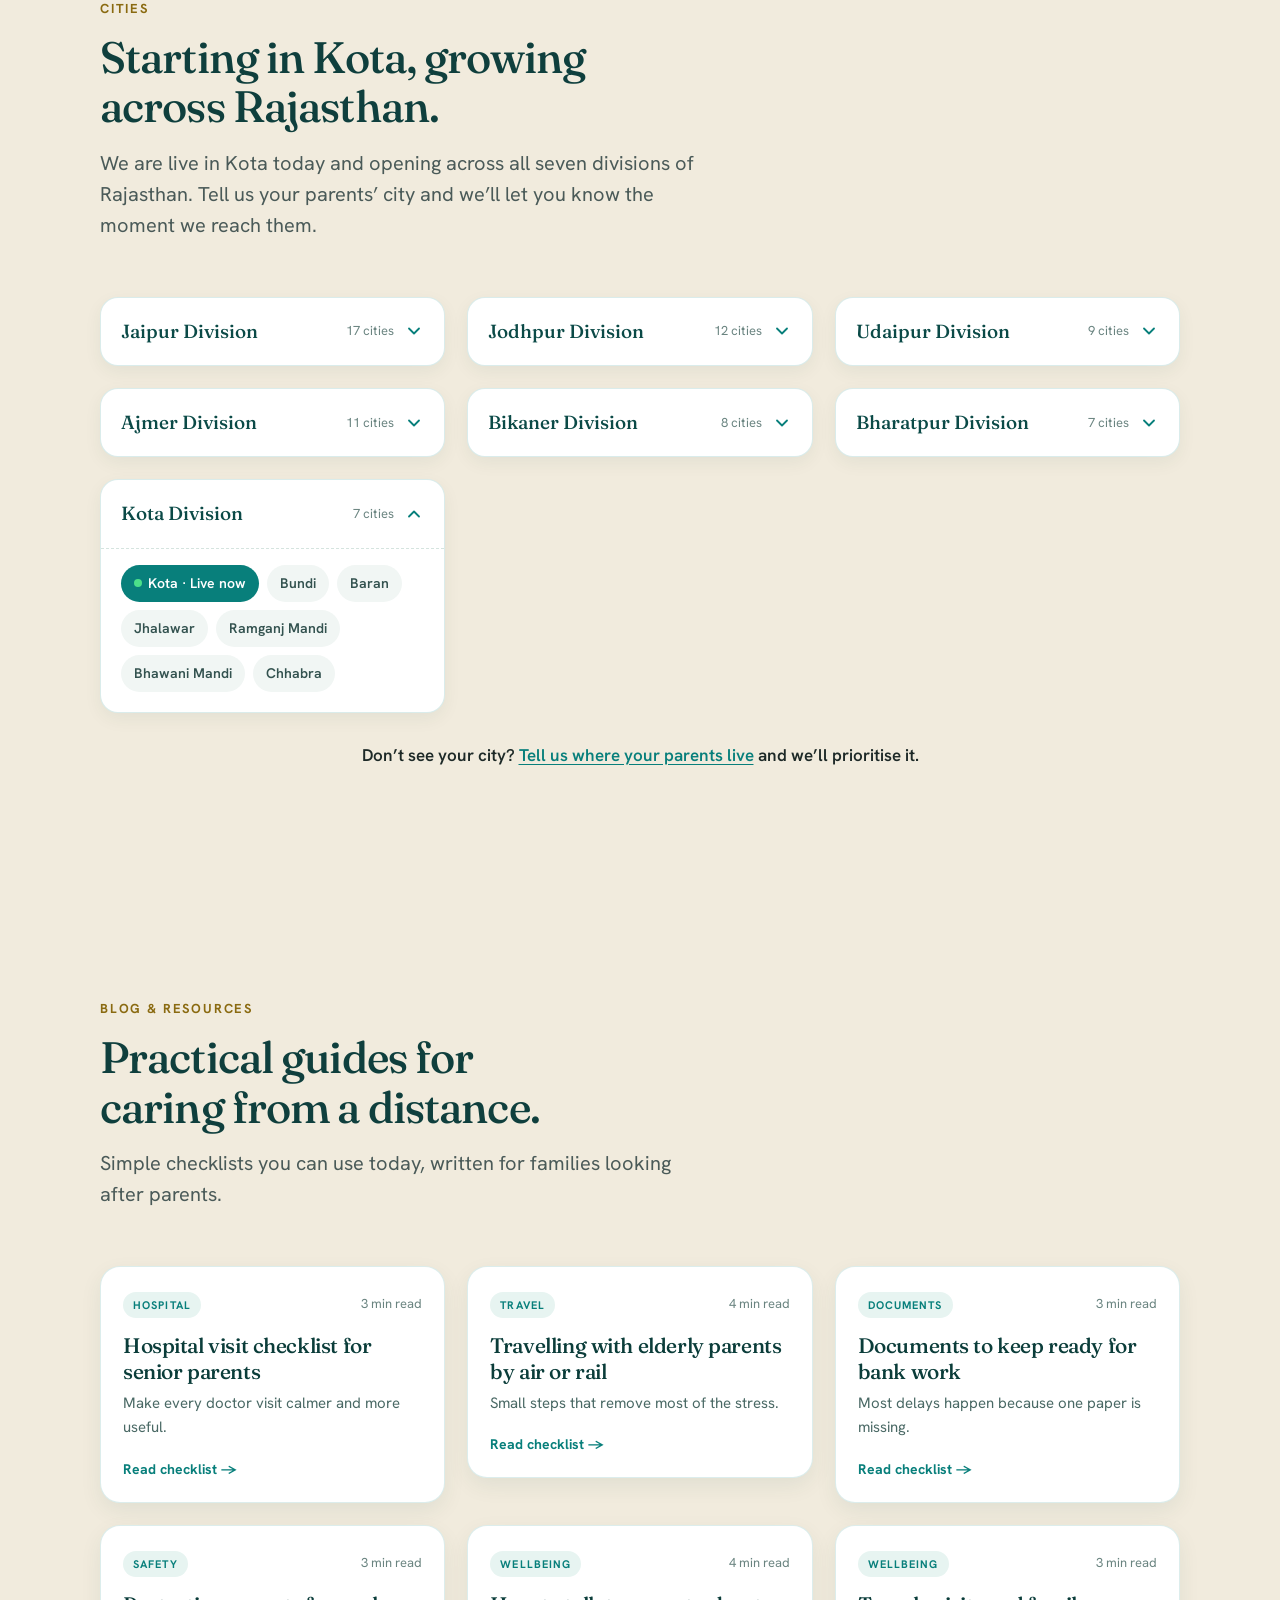
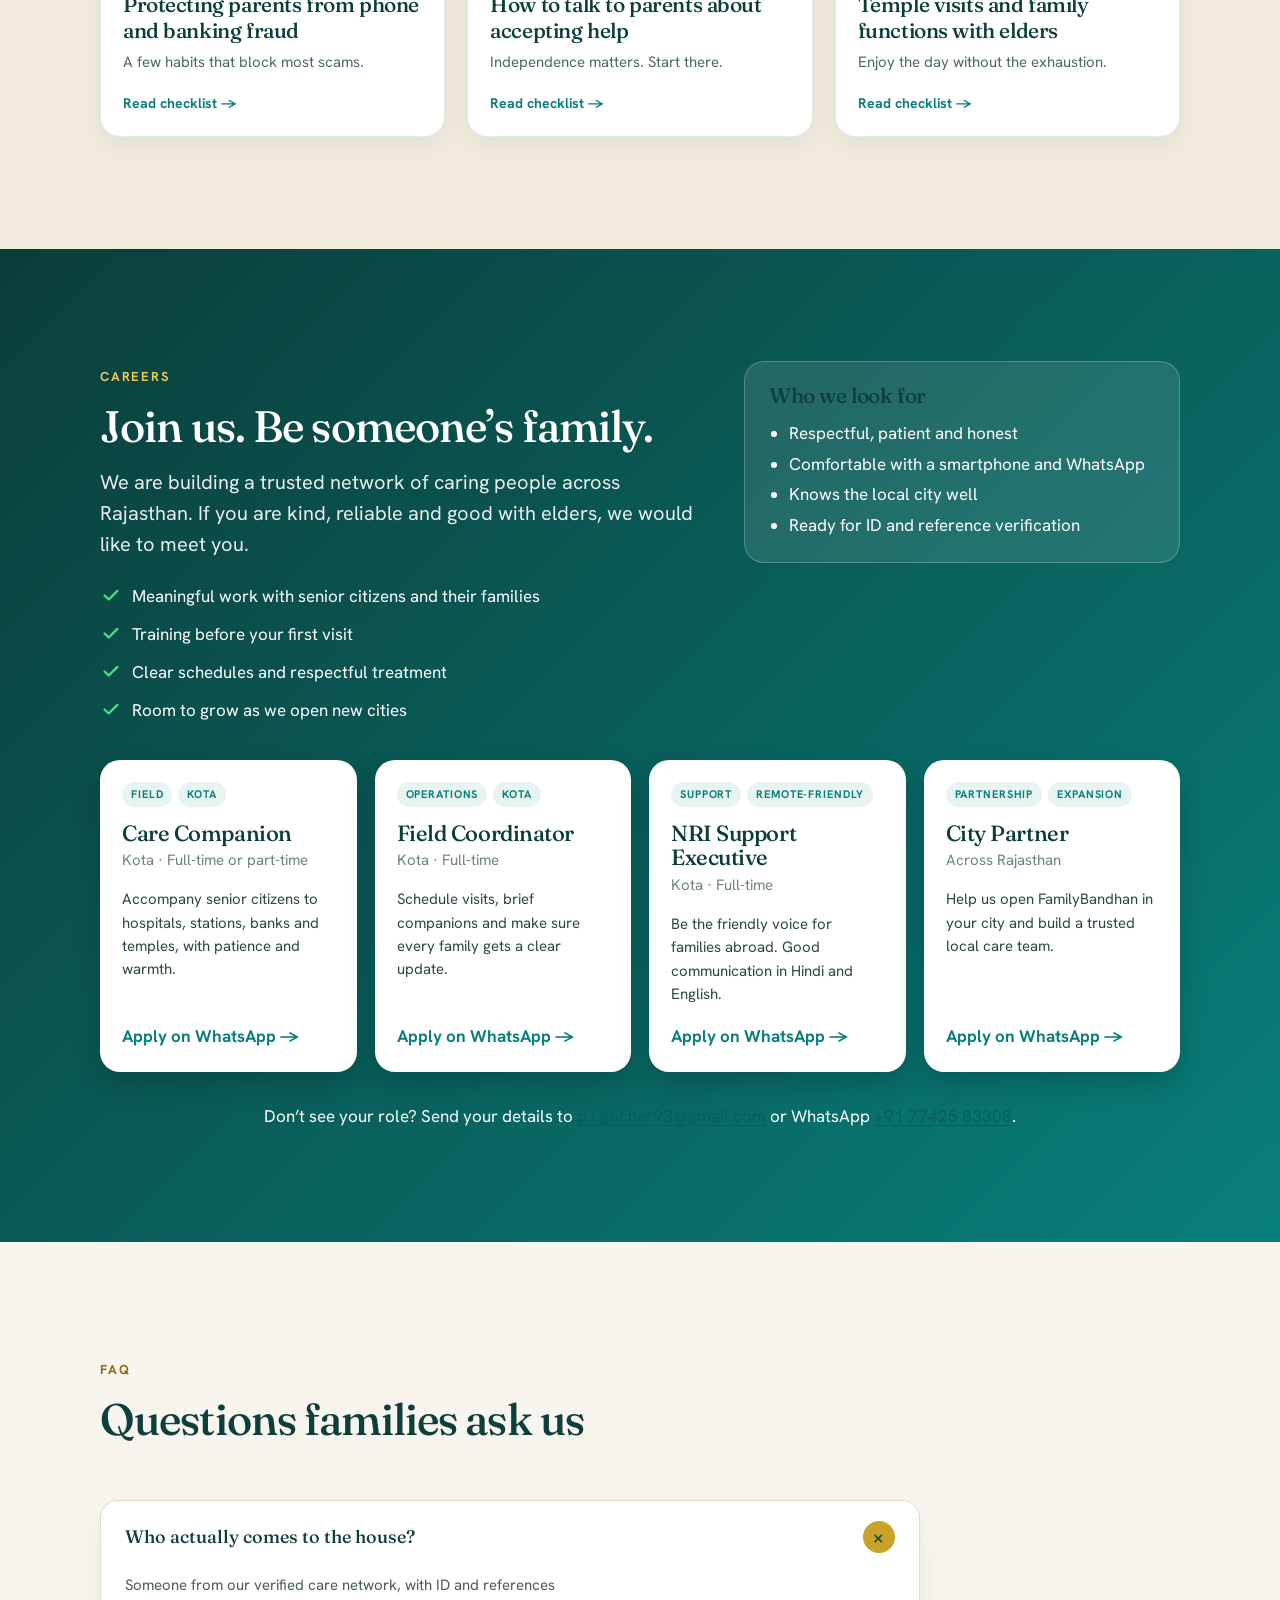
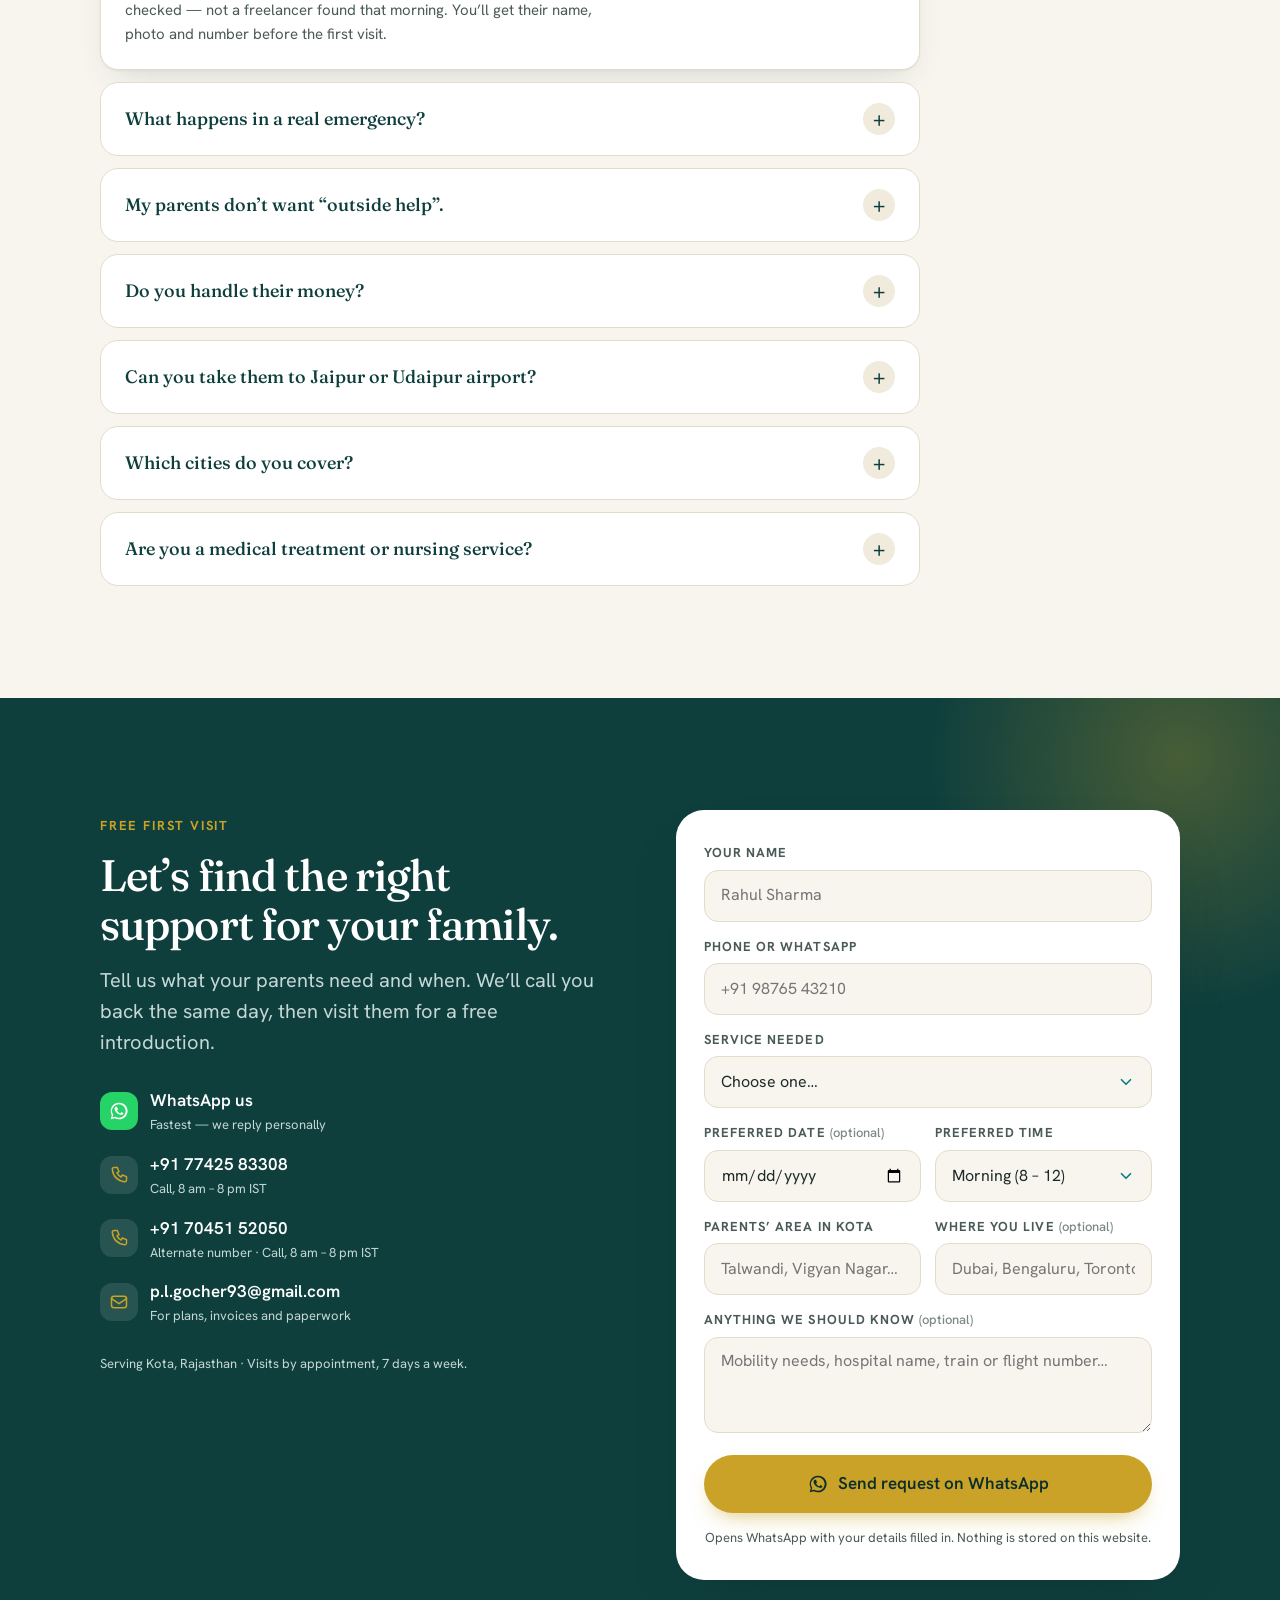
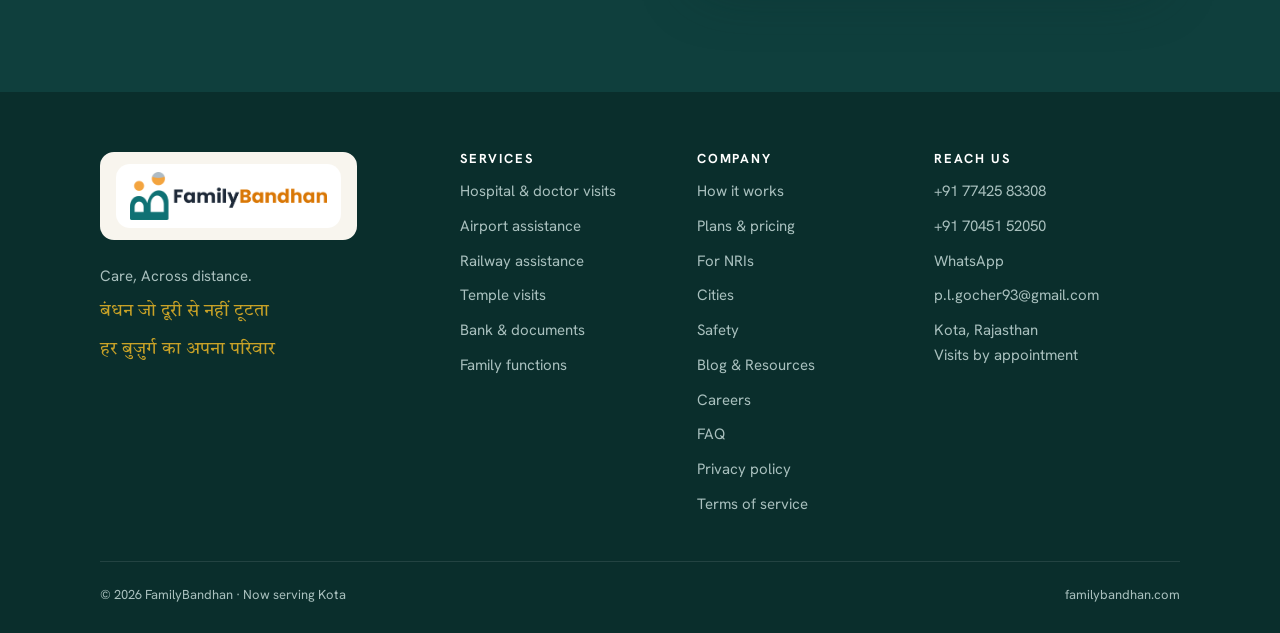
==== commit 403ec1ee: "Add files via upload" ====
--- a/index.html
+++ b/index.html
@@ -172,7 +172,7 @@
 <header class="site-header" id="siteHeader">
   <div class="wrap">
     <div class="bar">
-      <a class="brand" href="#top" aria-label="FamilyBandhan — home"><img class="fb-logo" src="logo.webp?v=3" alt="FamilyBandhan — Care for parents, bond for life" width="919" height="224"></a>
+      <a class="brand" href="#top" aria-label="FamilyBandhan — home"><img class="fb-logo" src="logo.webp?v=3" alt="FamilyBandhan — Care, Across distance" width="919" height="224"></a>
       <nav class="nav-desktop" aria-label="Primary">
         <a href="#services">Services</a>
         <a href="#how">How it works</a>
@@ -592,8 +592,9 @@
   <div class="wrap">
     <div class="fgrid">
       <div>
-        <div class="fbrand"><img class="fb-logo fb-logo-foot" src="logo.webp?v=3" alt="FamilyBandhan — Care for parents, bond for life" width="919" height="224" loading="lazy"></div>
-        <p style="font-size:15px">Care beyond services, a bond for life.</p>
+        <div class="fbrand"><img class="fb-logo fb-logo-foot" src="logo.webp?v=3" alt="FamilyBandhan — Care, Across distance" width="919" height="224" loading="lazy"></div>
+        <p style="font-size:15px">Care, Across distance.</p>
+        <p class="hindi ftag" lang="hi">बंधन जो दूरी से नहीं टूटता</p>
         <p class="hindi ftag" lang="hi">हर बुज़ुर्ग का अपना परिवार</p>
       </div>
       <div><h4>SERVICES</h4><ul><li><a href="#services">Hospital &amp; doctor visits</a></li><li><a href="#services">Airport assistance</a></li><li><a href="#services">Railway assistance</a></li><li><a href="#services">Temple visits</a></li><li><a href="#services">Bank &amp; documents</a></li><li><a href="#services">Family functions</a></li></ul></div>
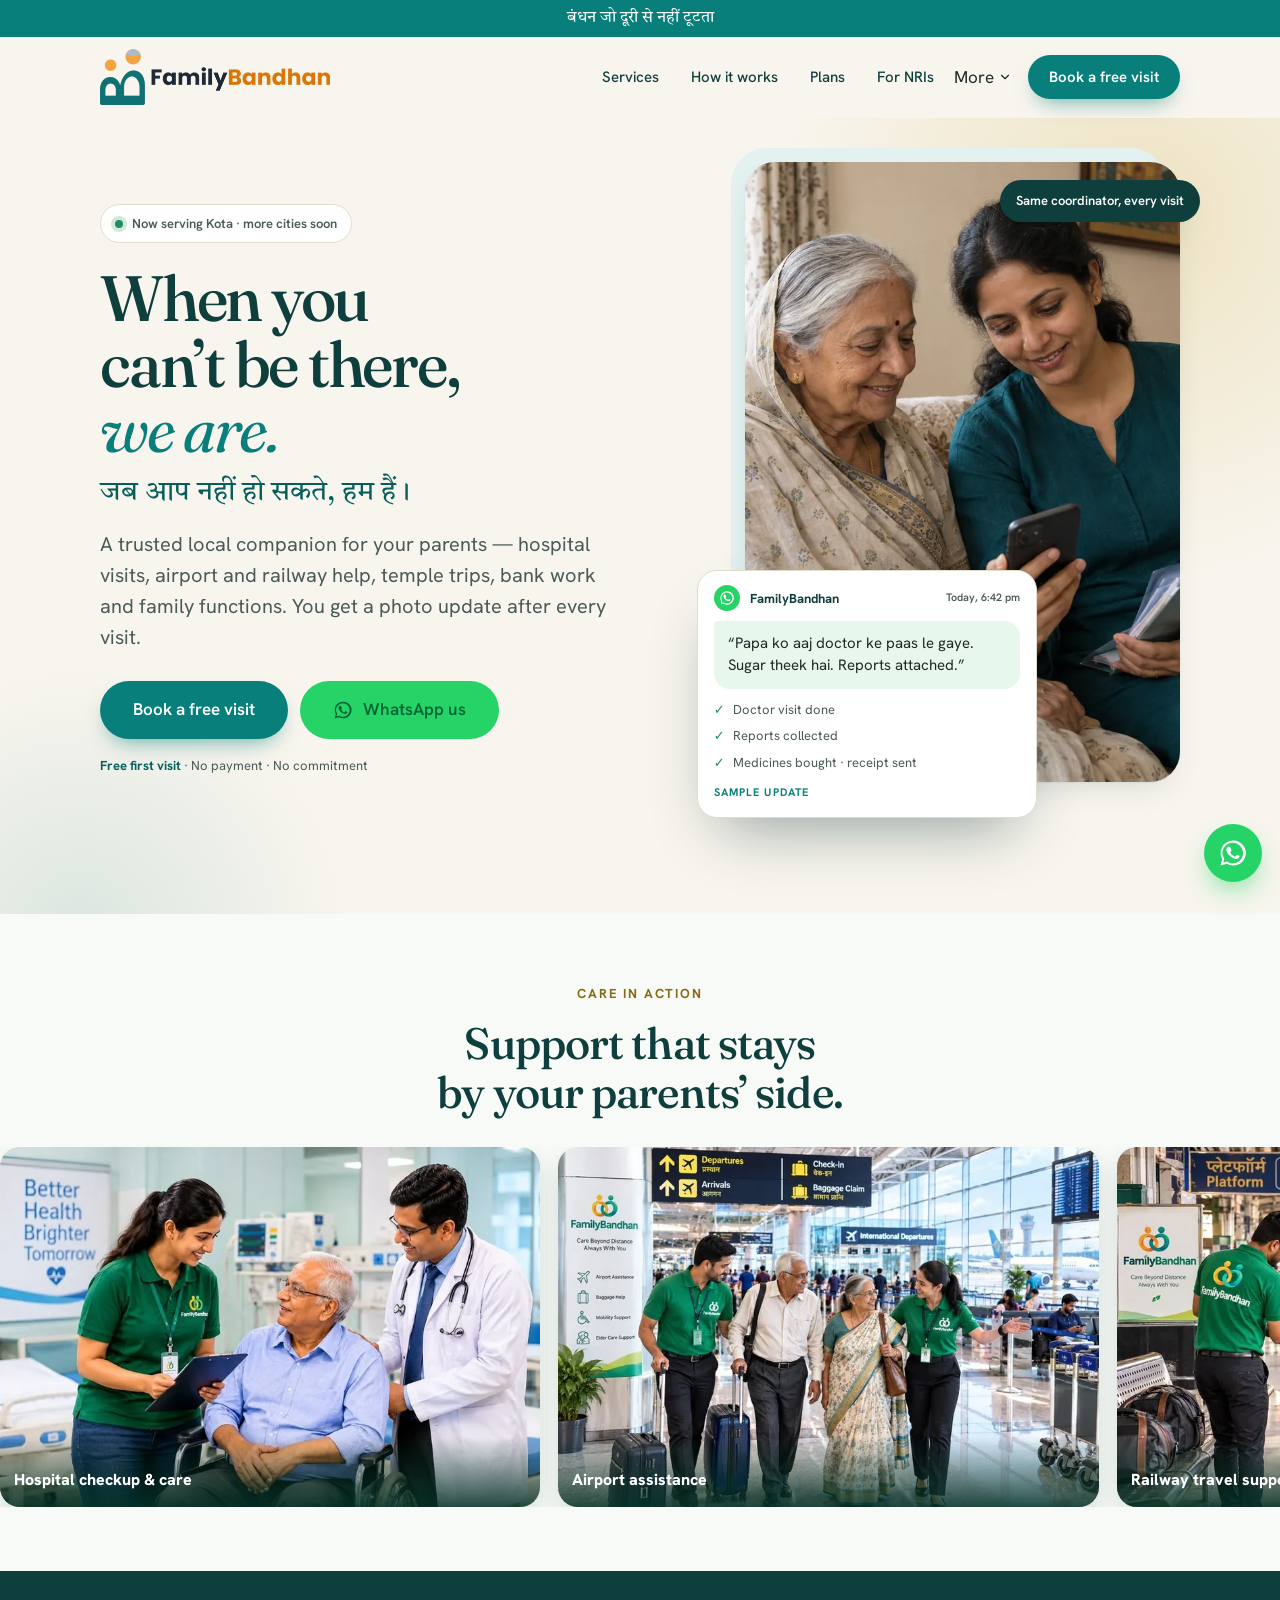
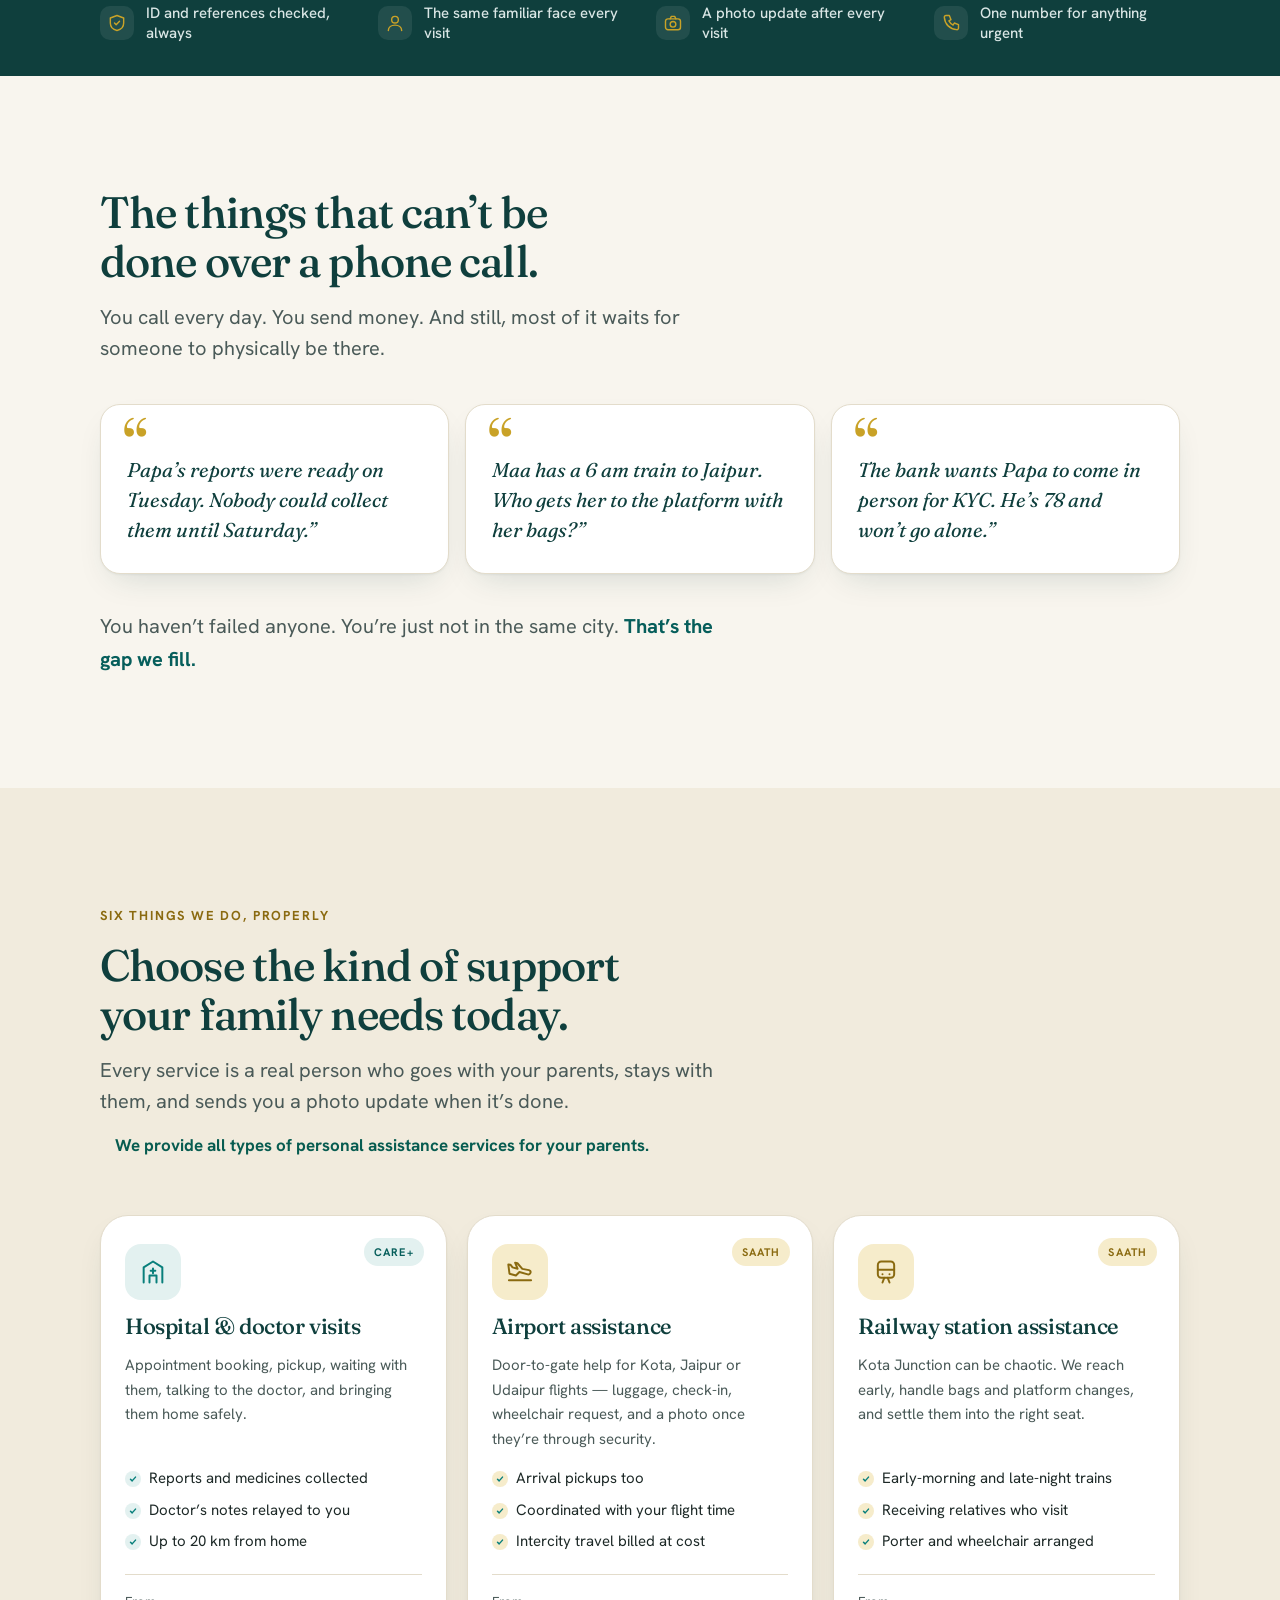
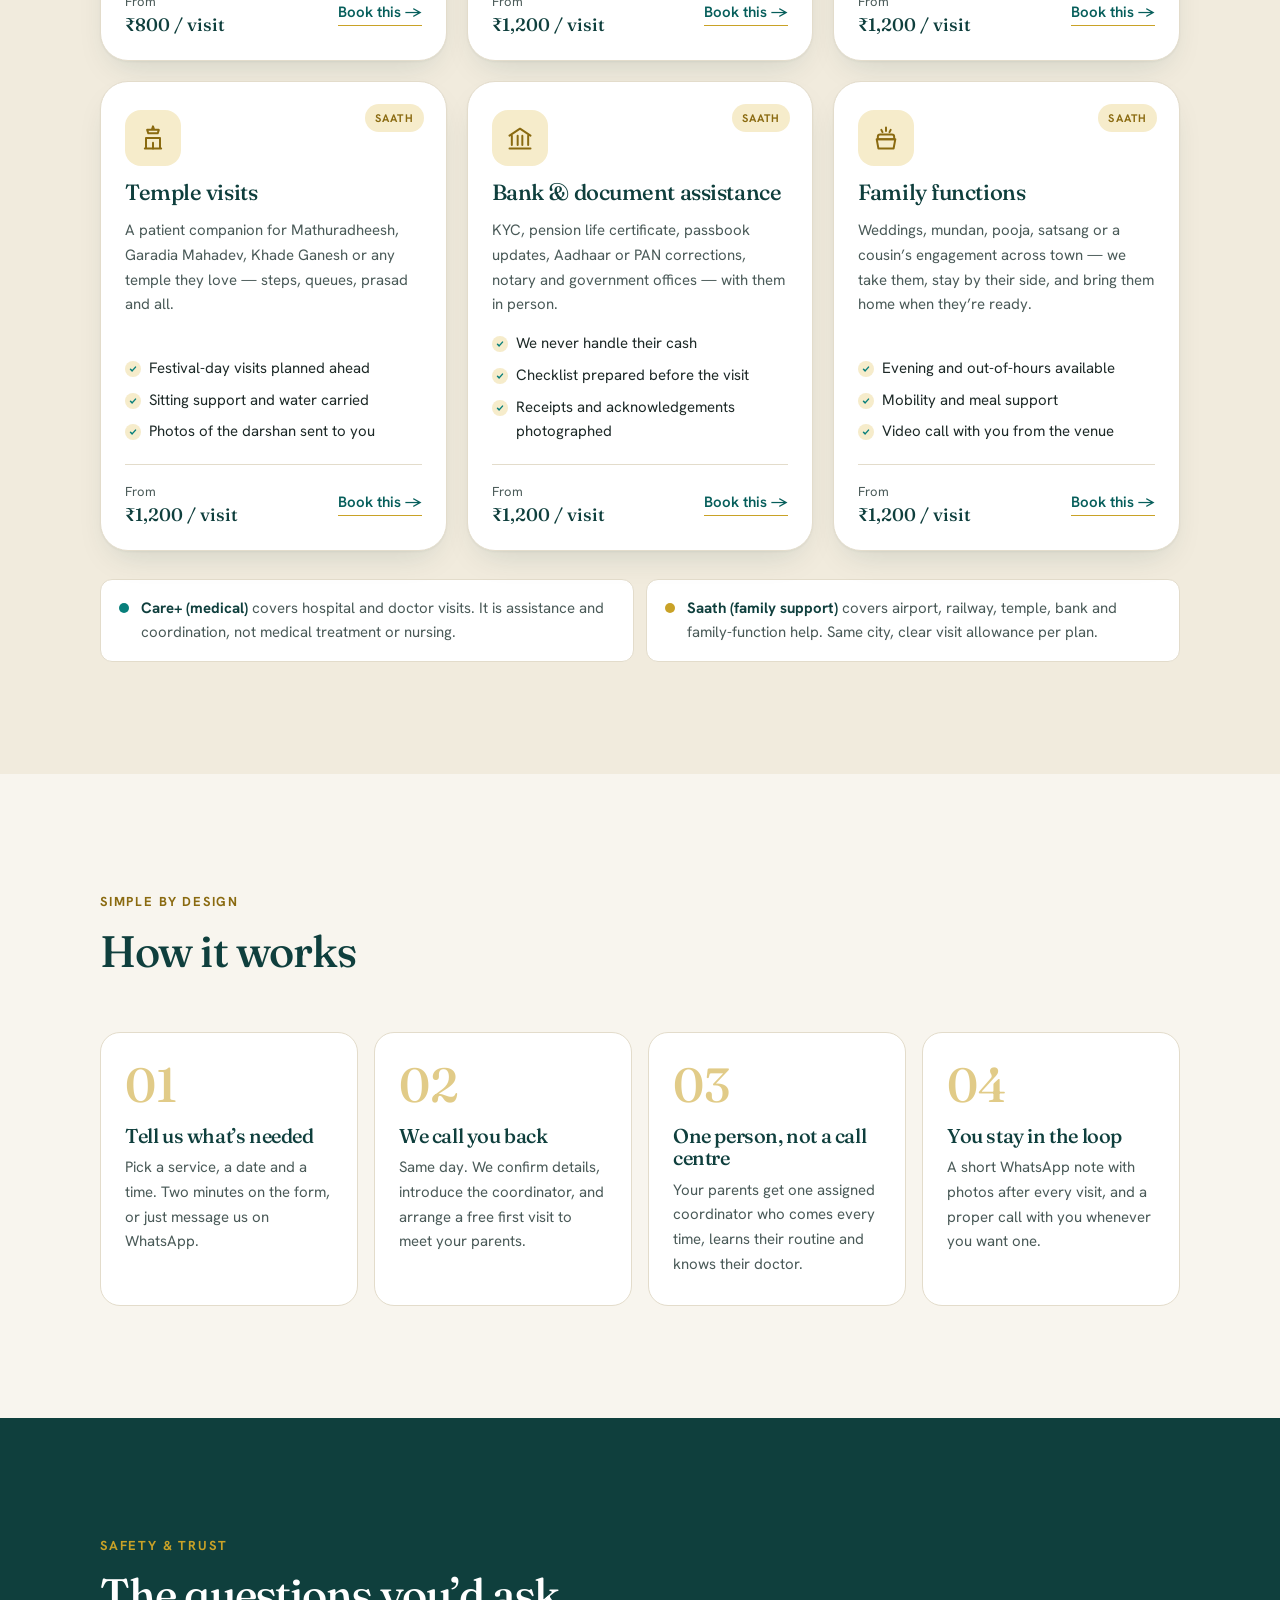
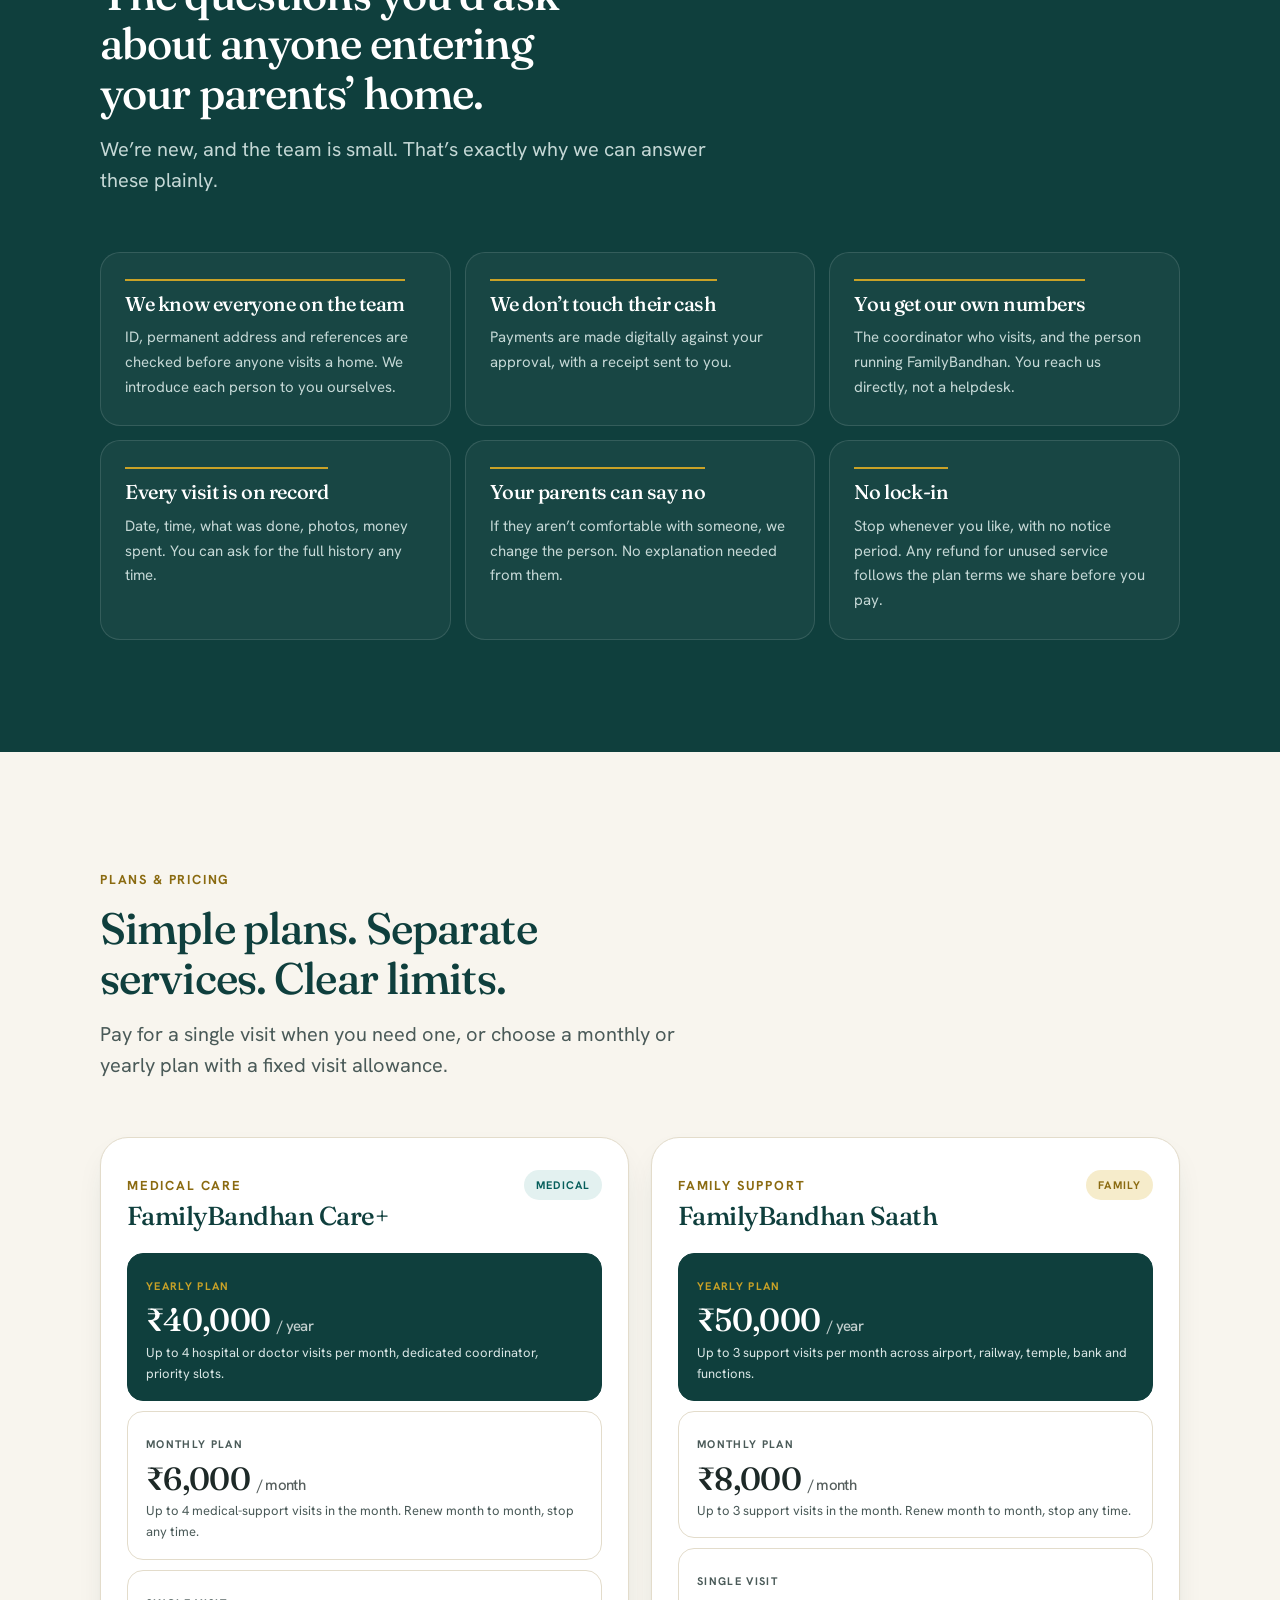
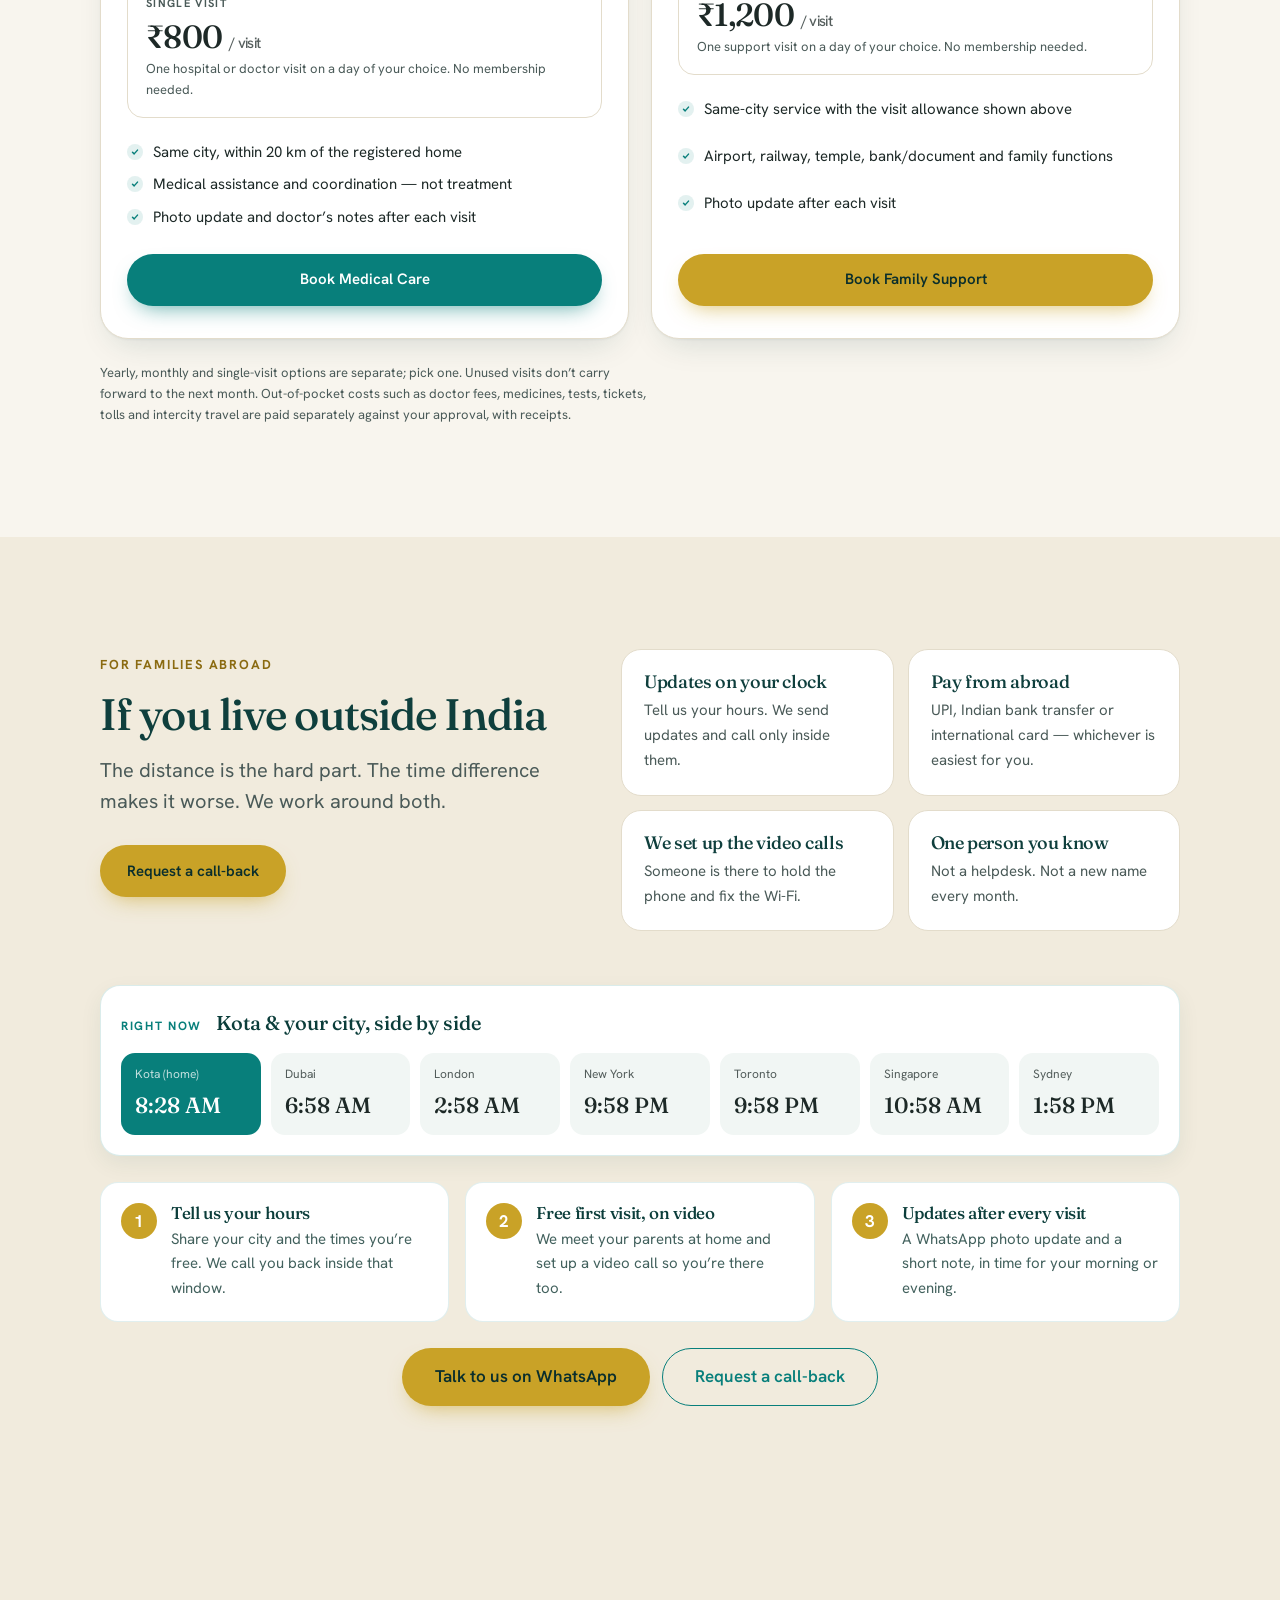
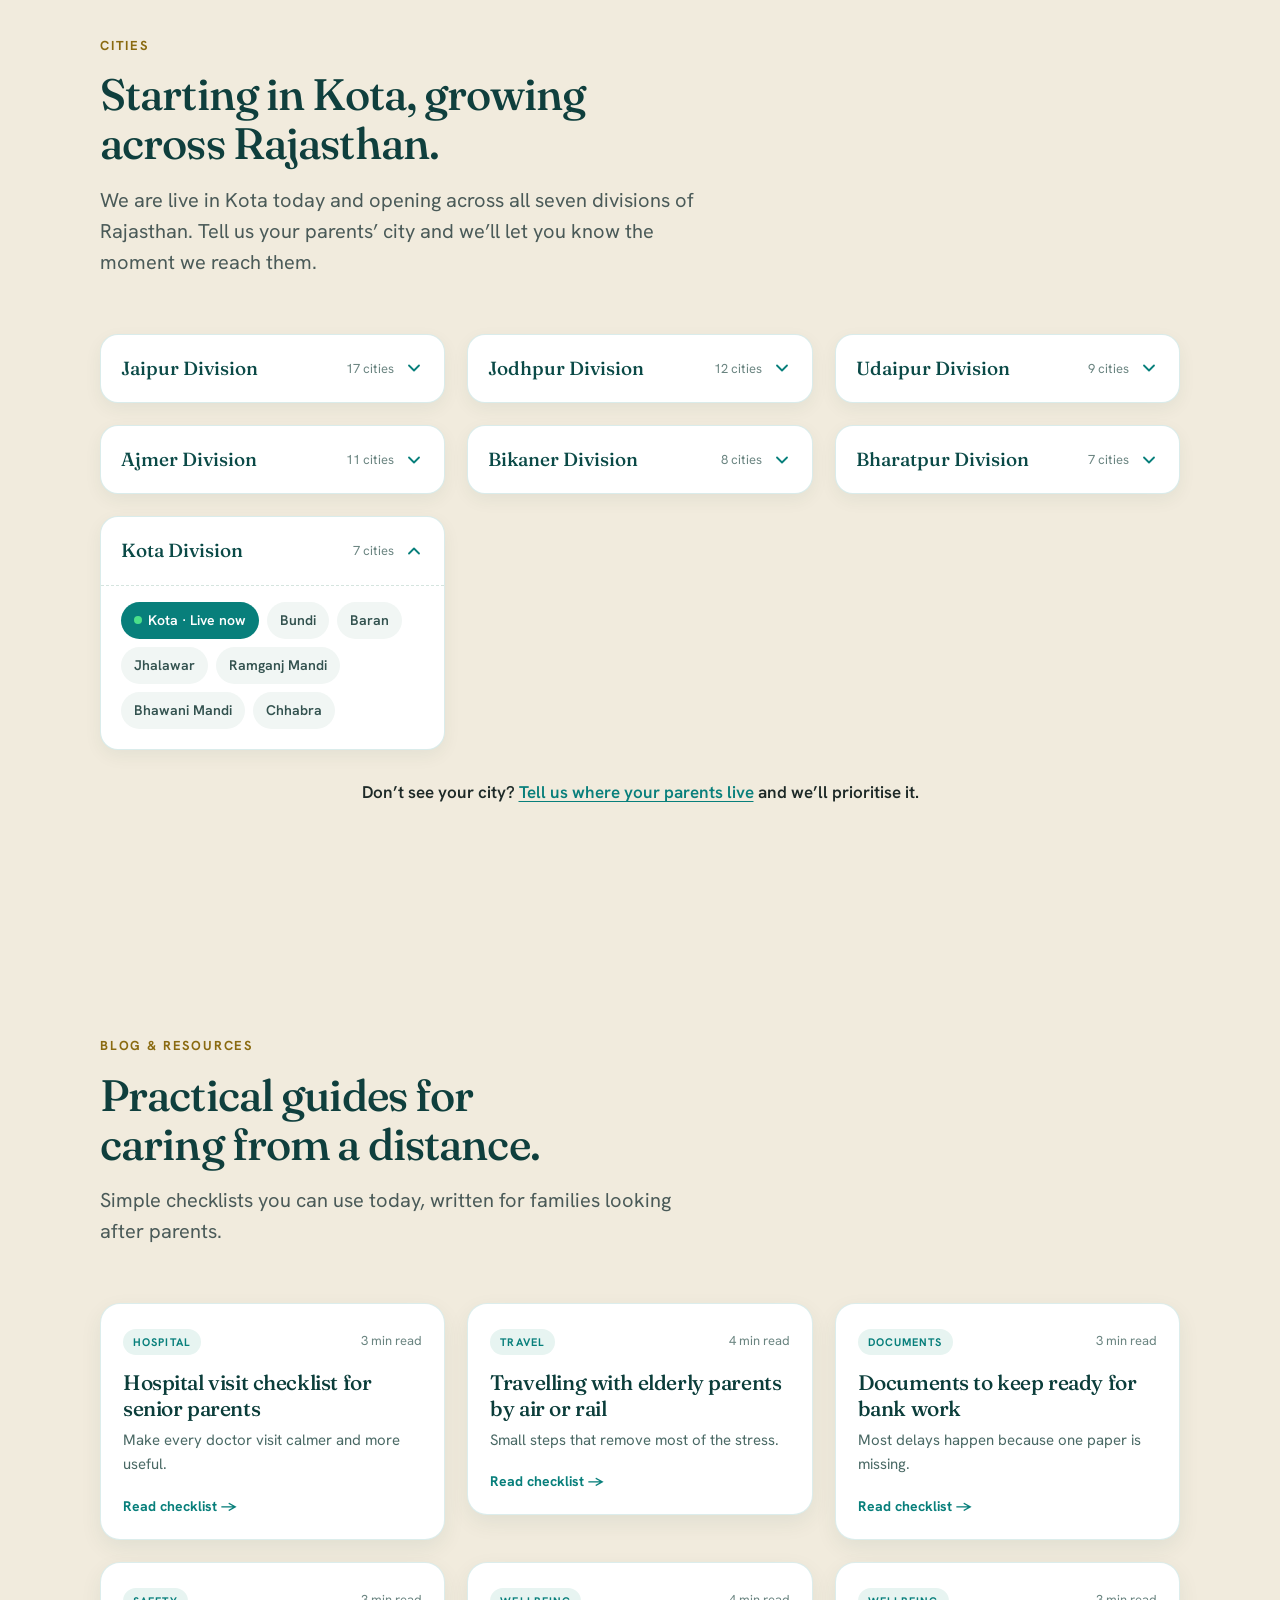
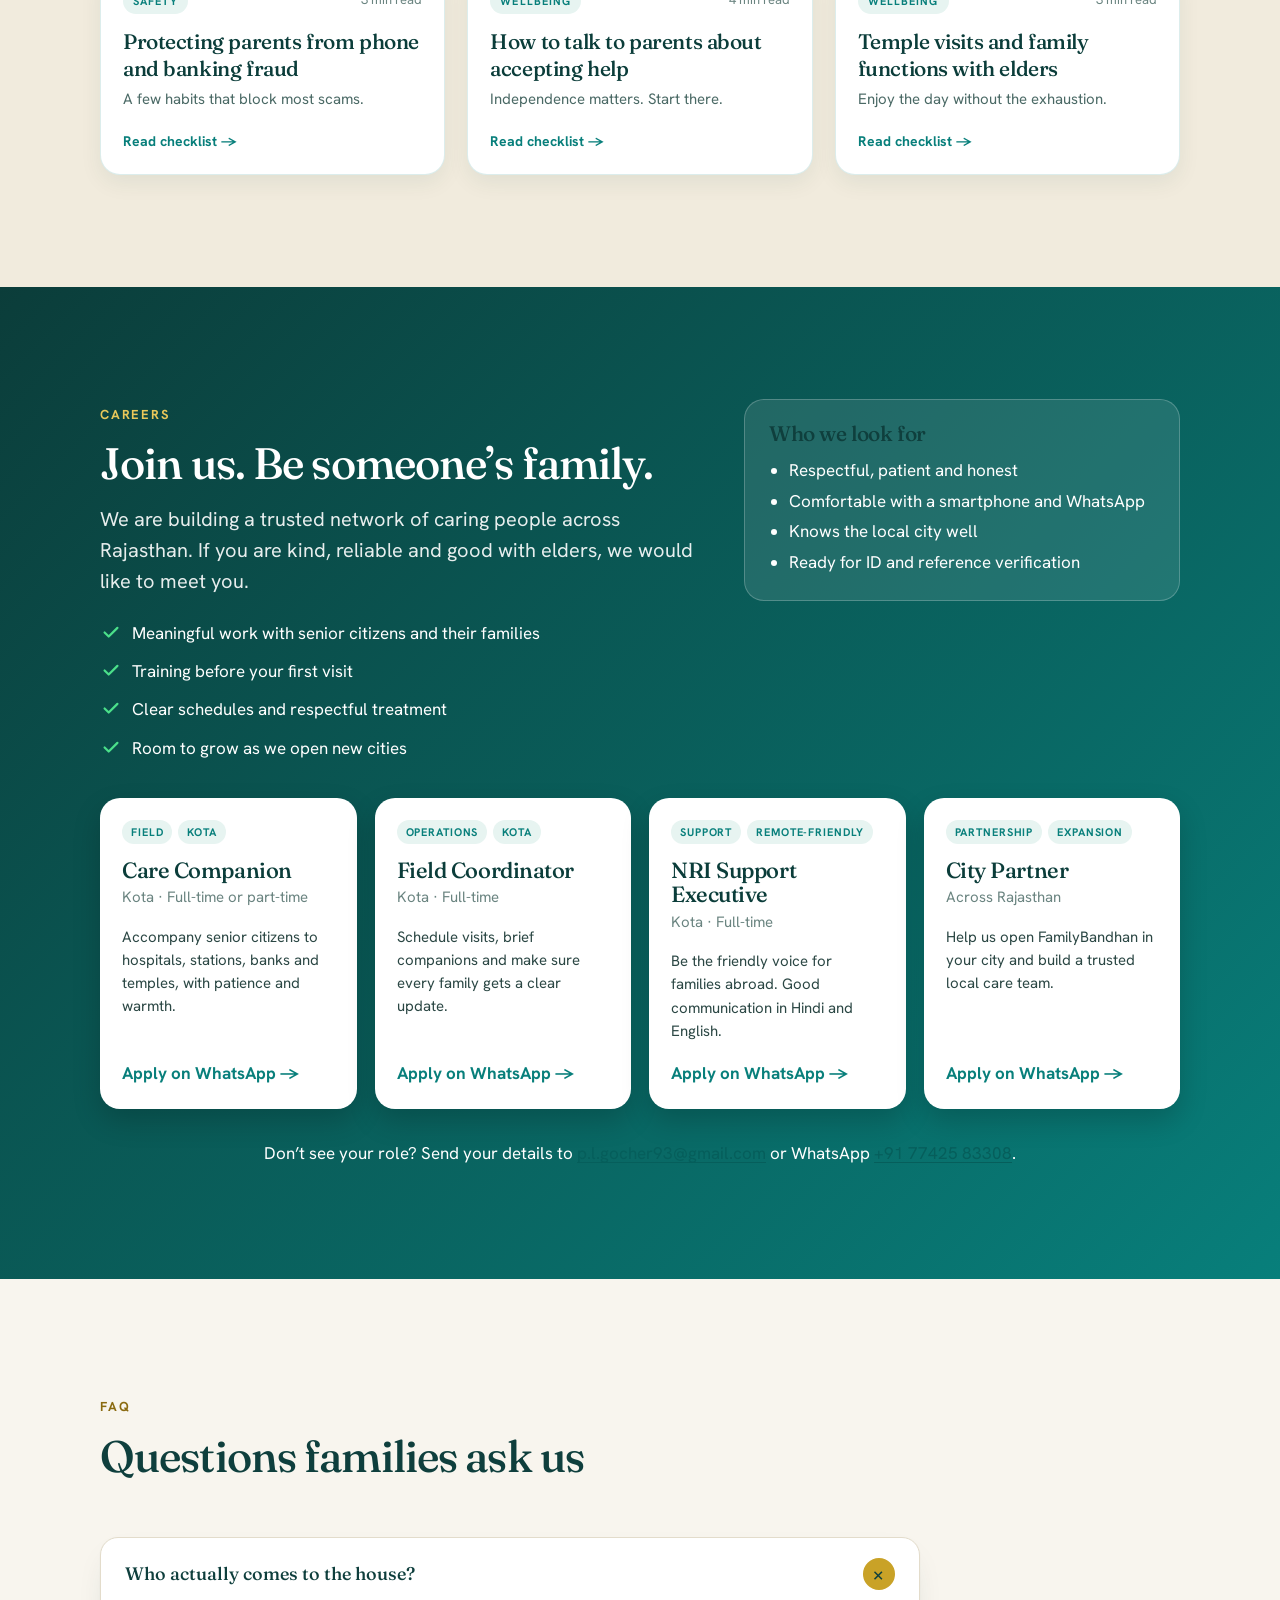
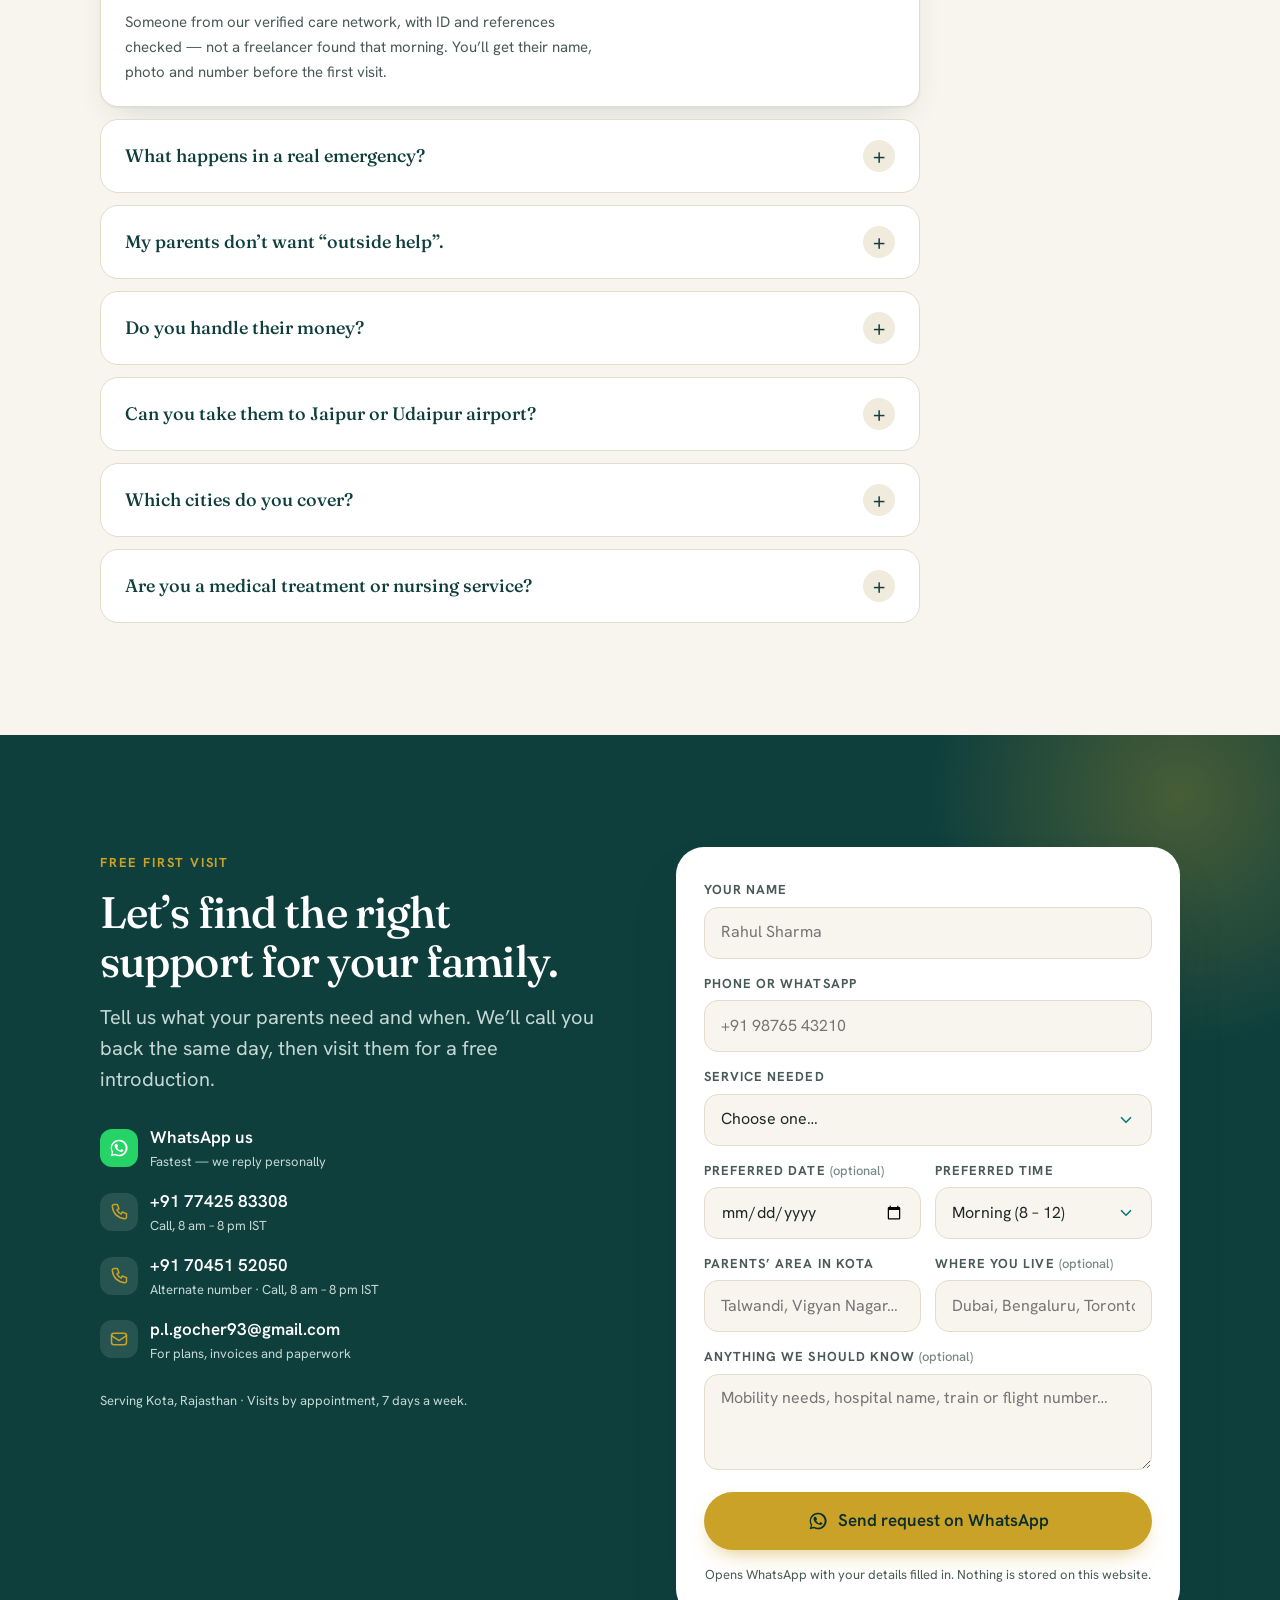
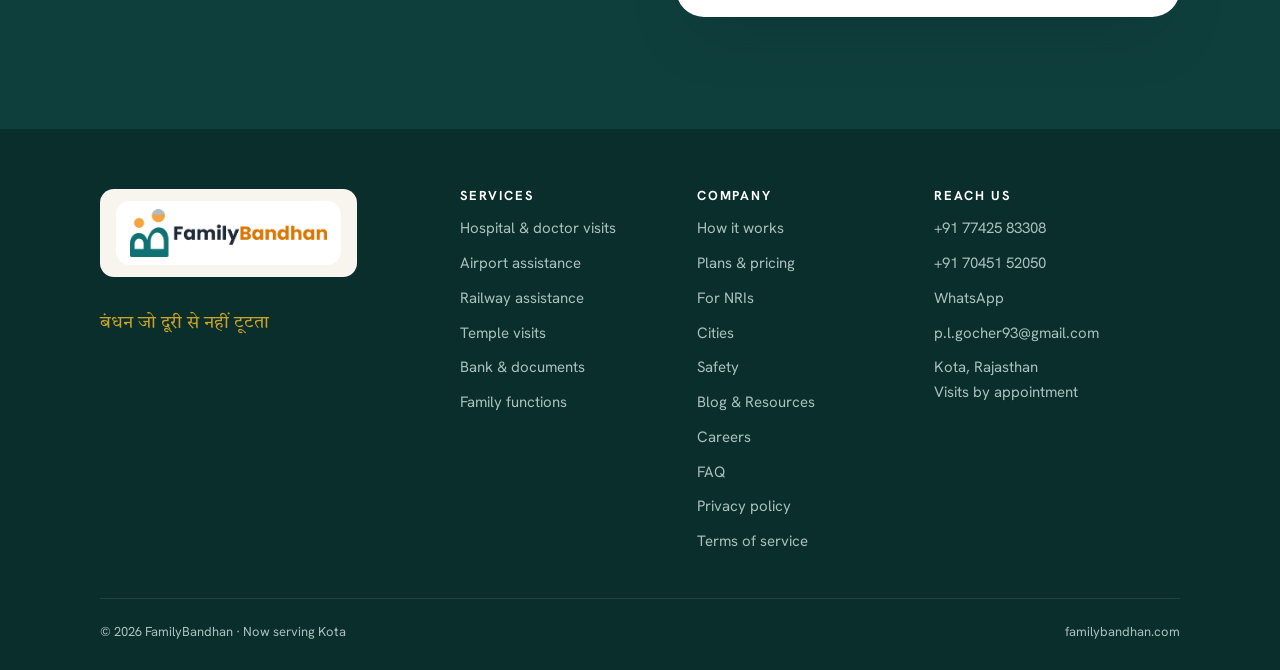
==== commit f1926b41: "Add files via upload" ====
--- a/index.html
+++ b/index.html
@@ -161,6 +161,7 @@
 @media(max-width:820px){.cr-top{grid-template-columns:1fr}}
 #cities .cty-wrap{display:grid;grid-template-columns:repeat(auto-fit,minmax(280px,1fr));gap:22px;margin-top:34px}#cities .cty-grp{background:#fff;border:1px solid rgba(8,127,123,.15);border-radius:18px;padding:20px 20px 22px;box-shadow:0 6px 18px rgba(17,71,51,.06)}#cities .cty-grp h3{margin:0 0 14px;font-size:17px;color:#0b4a47}#cities .cty-list{display:flex;flex-wrap:wrap;gap:8px}#cities .cty{display:inline-flex;align-items:center;gap:6px;padding:7px 13px;border-radius:999px;background:#f1f6f4;color:#33524f;font-size:14px;font-weight:600}#cities .cty.live{background:#087F7B;color:#fff}#cities .cty.live i{width:8px;height:8px;border-radius:50%;background:#4be08a;display:inline-block}#cities .cty-note{text-align:center;margin-top:28px;font-weight:600}#cities .cty-note a{color:#087F7B;text-decoration:underline}
 .brand .fb-logo{display:block;height:56px;width:auto;max-width:none}.fbrand .fb-logo-foot{display:block;height:64px;width:auto;background:#fff;padding:8px 14px;border-radius:14px}@media(max-width:600px){.brand .fb-logo{height:46px}.fbrand .fb-logo-foot{height:56px}}
+.fb-topline,.fb-topline.hindi{margin:0;padding:calc(7px + env(safe-area-inset-top,0px)) max(14px,env(safe-area-inset-right,0px)) 7px max(14px,env(safe-area-inset-left,0px));background:#087F7B;color:#fff;text-align:center;font-size:16px;line-height:1.45}@media(max-width:600px){.fb-topline,.fb-topline.hindi{font-size:15px;padding-top:calc(6px + env(safe-area-inset-top,0px));padding-bottom:6px}}
 .personal-assistance{margin:14px auto 0;max-width:650px;color:#075c50;font-weight:700}
 .care-gallery{padding:64px 0;background:#f7faf7;overflow:hidden}.gallery-head{text-align:center}.gallery-head h2{margin-left:auto;margin-right:auto;max-width:680px}.fb-marquee{width:100%;overflow:hidden;margin-top:30px}.fb-marquee-track{display:flex;width:max-content;gap:18px;animation:fb-scroll-left-to-right 42s linear infinite;will-change:transform}.fb-marquee:hover .fb-marquee-track,.fb-marquee:focus-within .fb-marquee-track{animation-play-state:paused}.fb-marquee-card{position:relative;flex:0 0 auto;width:auto;height:360px;margin:0;overflow:hidden;border-radius:20px;background:#eaf0ec;box-shadow:0 10px 25px rgba(17,71,51,.14)}.fb-marquee-card img{display:block;width:auto;height:100%;max-width:none;object-fit:contain}.fb-marquee-card figcaption{position:absolute;bottom:0;left:0;right:0;padding:30px 14px 14px;color:#fff;background:linear-gradient(transparent,rgba(4,50,39,.86));font-weight:800;font-size:16px}@keyframes fb-scroll-left-to-right{from{transform:translateX(-50%)}to{transform:translateX(0)}}@media(max-width:600px){.care-gallery{padding:48px 0}.fb-marquee-card{flex-basis:auto;width:auto;height:300px}.fb-marquee-track{gap:12px;animation-duration:32s}}@media(prefers-reduced-motion:reduce){.fb-marquee-track{animation-play-state:paused}}
 </style>
@@ -169,10 +170,12 @@
 
 <a class="skip" href="#main">Skip to main content</a>
 
+<div class="fb-topline hindi" lang="hi">बंधन जो दूरी से नहीं टूटता</div>
+
 <header class="site-header" id="siteHeader">
   <div class="wrap">
     <div class="bar">
-      <a class="brand" href="#top" aria-label="FamilyBandhan — home"><img class="fb-logo" src="logo.webp?v=3" alt="FamilyBandhan — Care, Across distance" width="919" height="224"></a>
+      <a class="brand" href="#top" aria-label="FamilyBandhan — home"><img class="fb-logo" src="logo.webp?v=3" alt="FamilyBandhan" width="919" height="224"></a>
       <nav class="nav-desktop" aria-label="Primary">
         <a href="#services">Services</a>
         <a href="#how">How it works</a>
@@ -592,10 +595,8 @@
   <div class="wrap">
     <div class="fgrid">
       <div>
-        <div class="fbrand"><img class="fb-logo fb-logo-foot" src="logo.webp?v=3" alt="FamilyBandhan — Care, Across distance" width="919" height="224" loading="lazy"></div>
-        <p style="font-size:15px">Care, Across distance.</p>
+        <div class="fbrand"><img class="fb-logo fb-logo-foot" src="logo.webp?v=3" alt="FamilyBandhan" width="919" height="224" loading="lazy"></div>
         <p class="hindi ftag" lang="hi">बंधन जो दूरी से नहीं टूटता</p>
-        <p class="hindi ftag" lang="hi">हर बुज़ुर्ग का अपना परिवार</p>
       </div>
       <div><h4>SERVICES</h4><ul><li><a href="#services">Hospital &amp; doctor visits</a></li><li><a href="#services">Airport assistance</a></li><li><a href="#services">Railway assistance</a></li><li><a href="#services">Temple visits</a></li><li><a href="#services">Bank &amp; documents</a></li><li><a href="#services">Family functions</a></li></ul></div>
       <div><h4>COMPANY</h4><ul><li><a href="#how">How it works</a></li><li><a href="#plans">Plans &amp; pricing</a></li><li><a href="#nri">For NRIs</a></li><li><a href="#cities">Cities</a></li><li><a href="#safety">Safety</a></li><li><a href="#resources">Blog &amp; Resources</a></li><li><a href="#careers">Careers</a></li><li><a href="#faq">FAQ</a></li><li><a href="privacy.html">Privacy policy</a></li><li><a href="terms.html">Terms of service</a></li></ul></div>
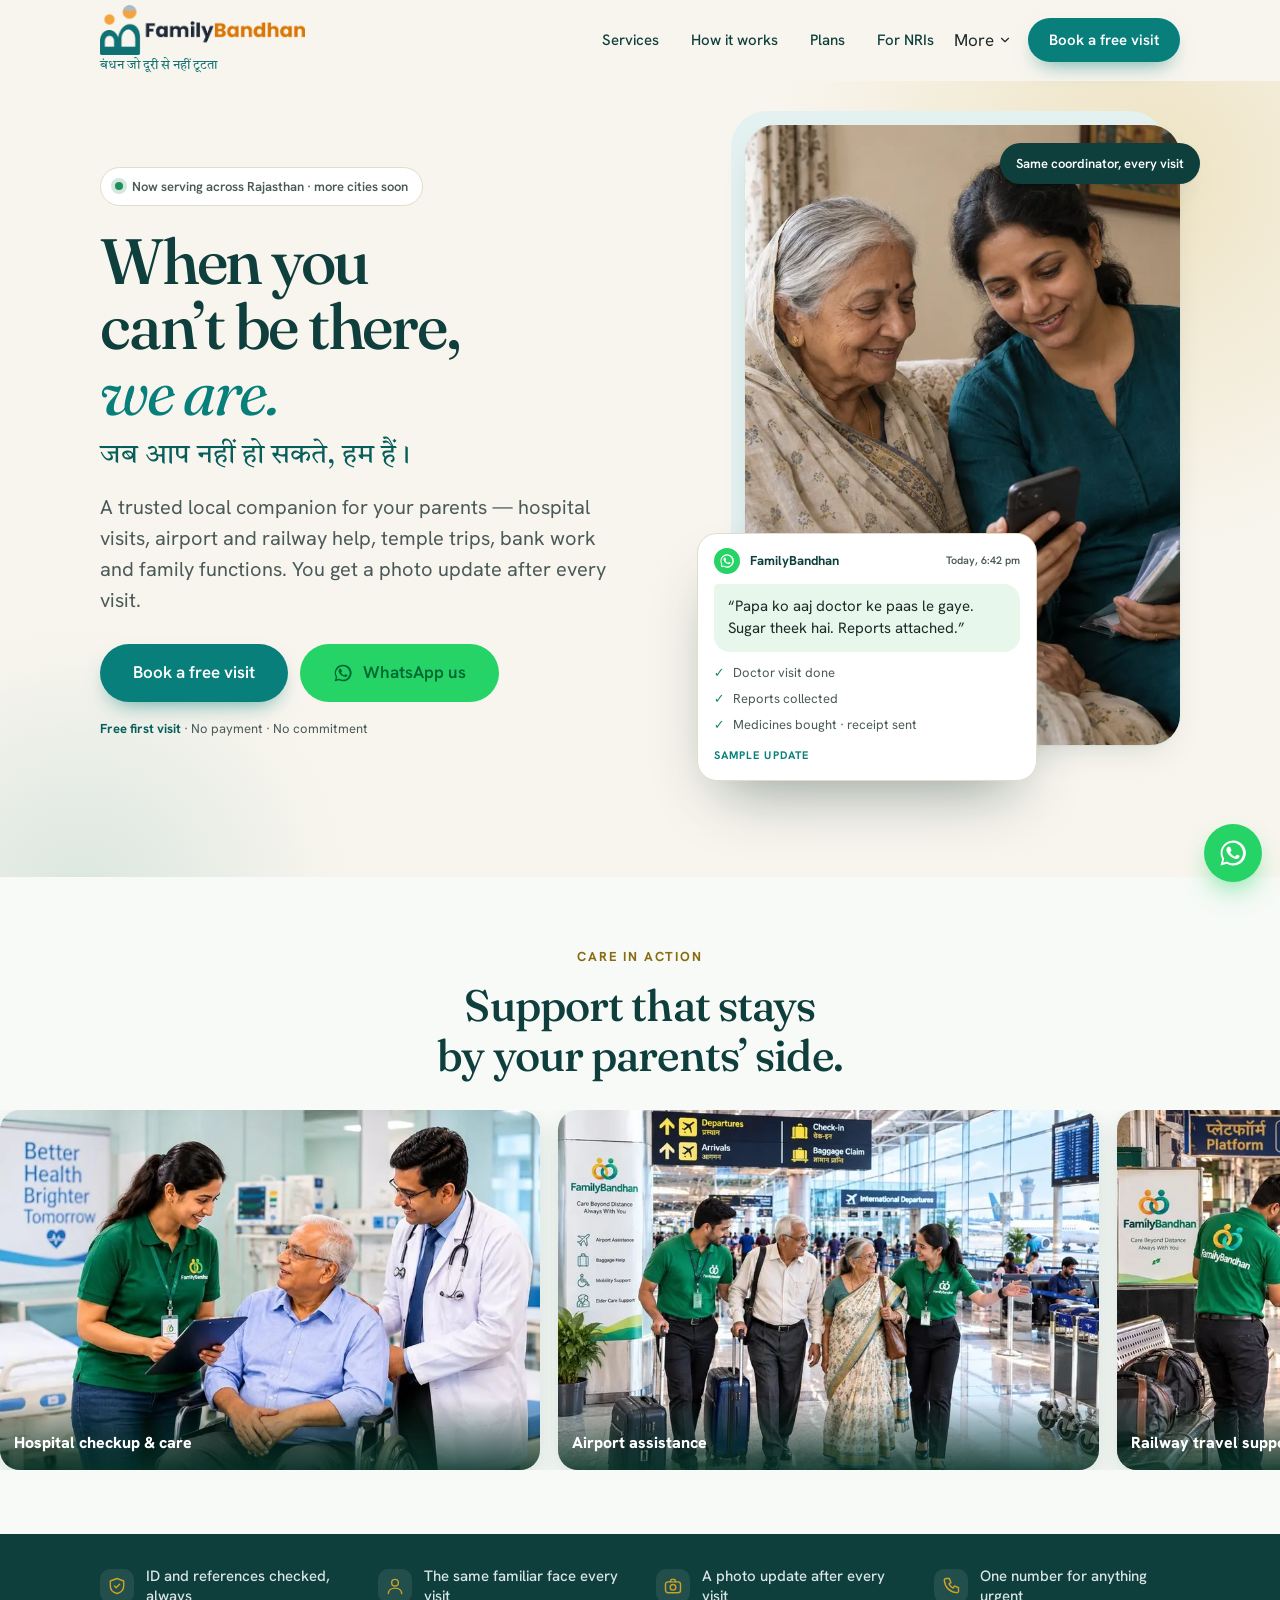
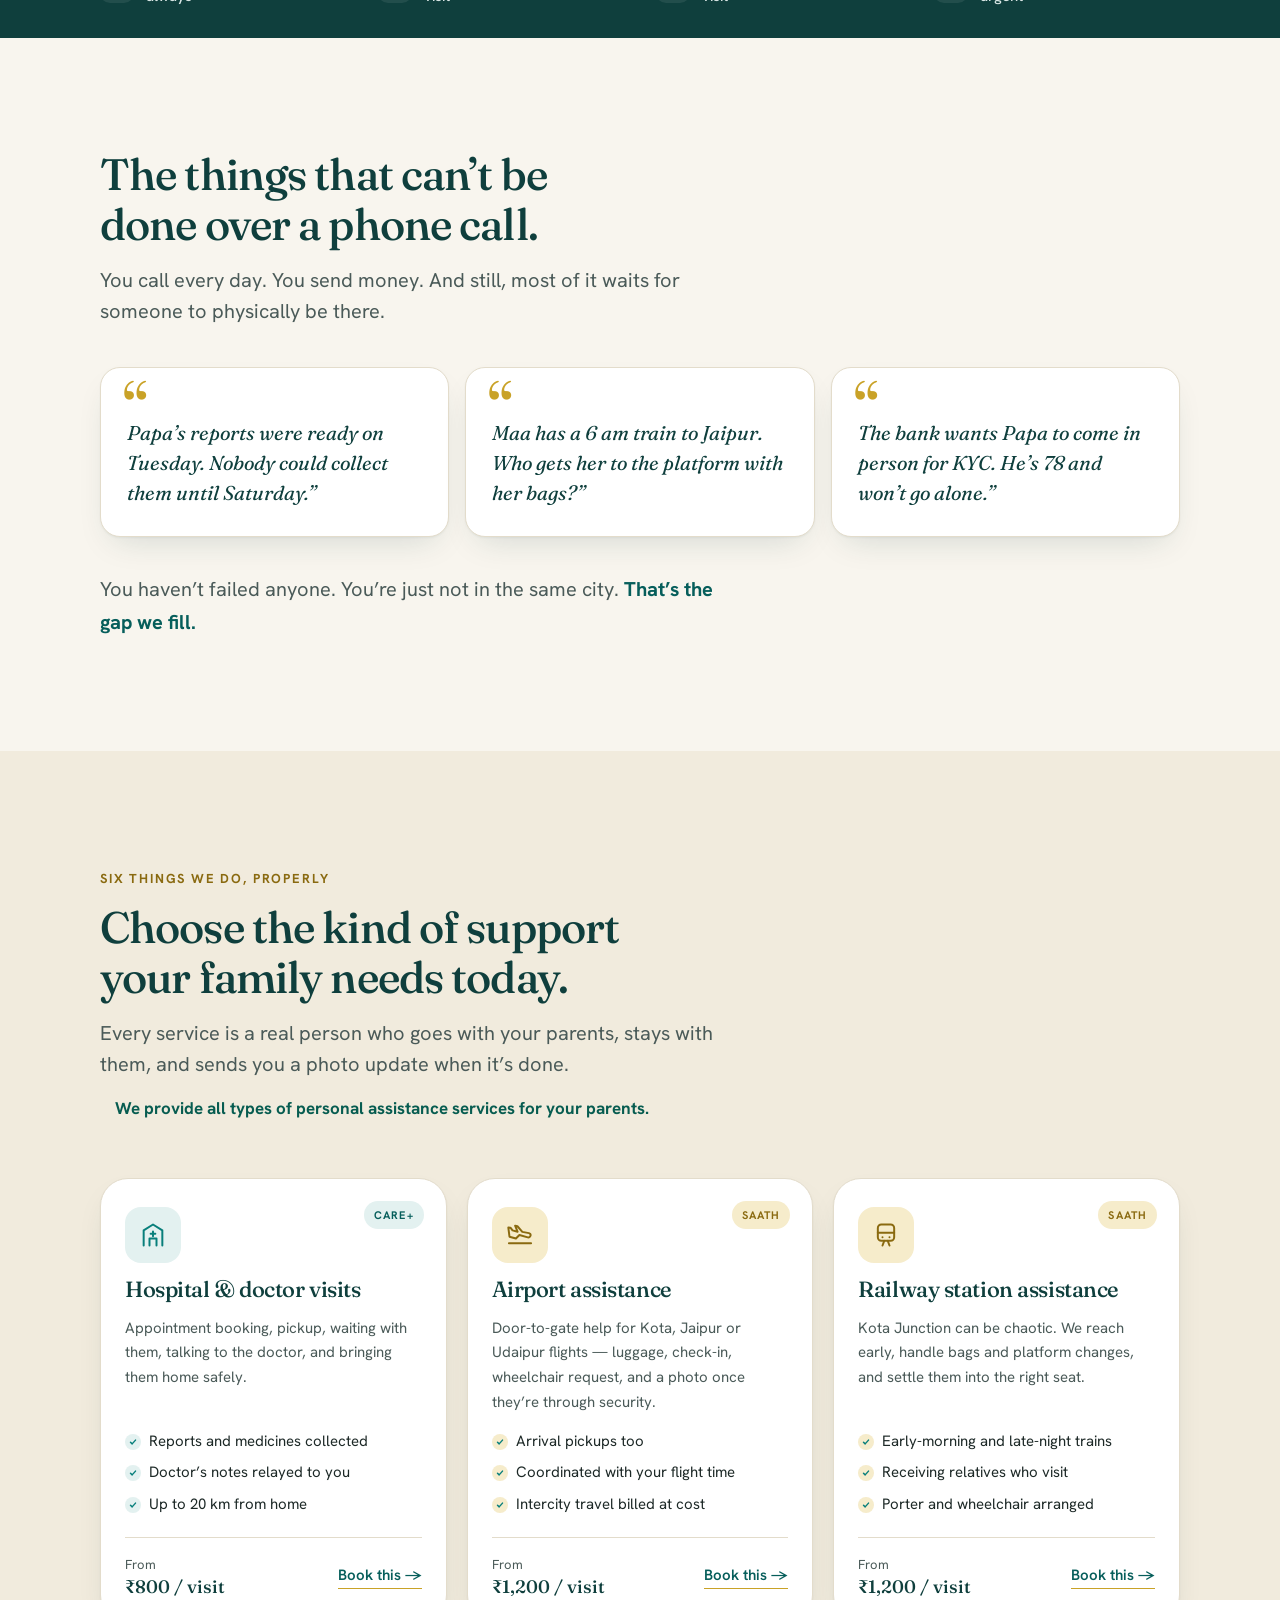
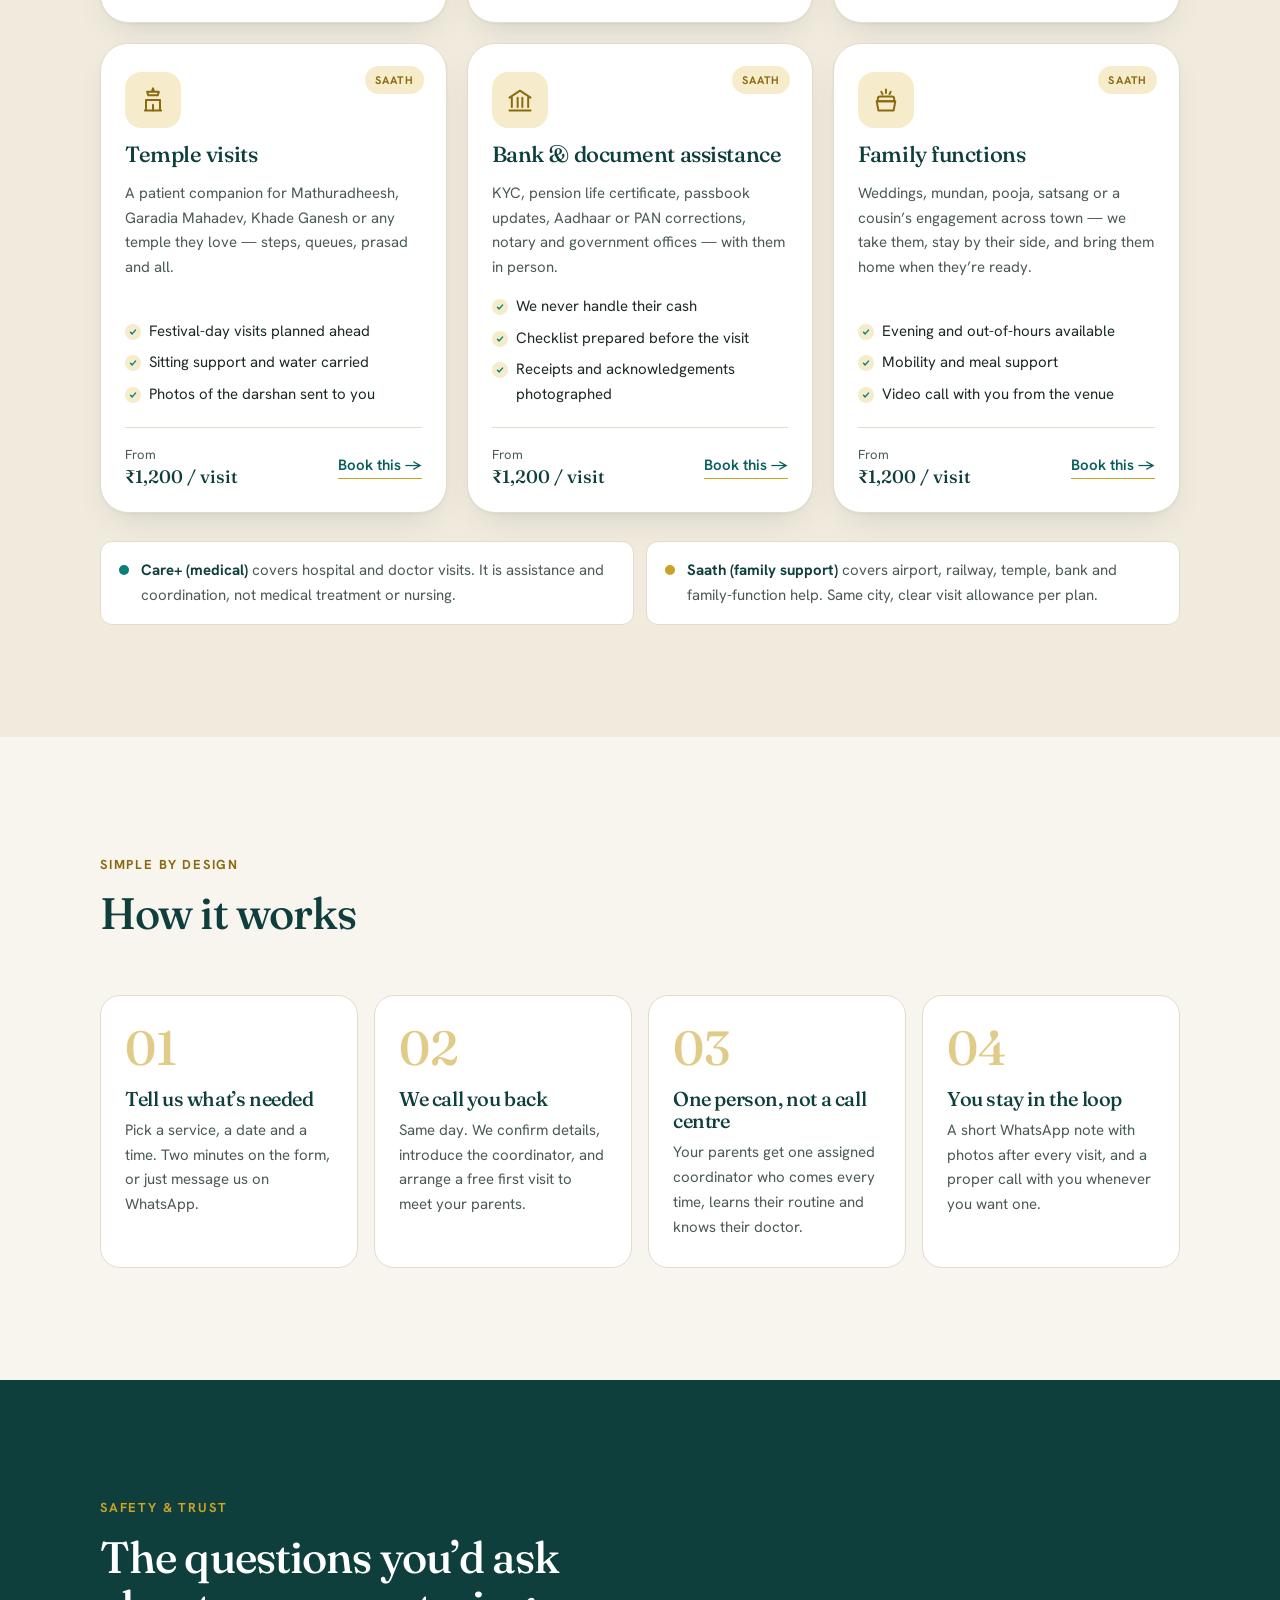
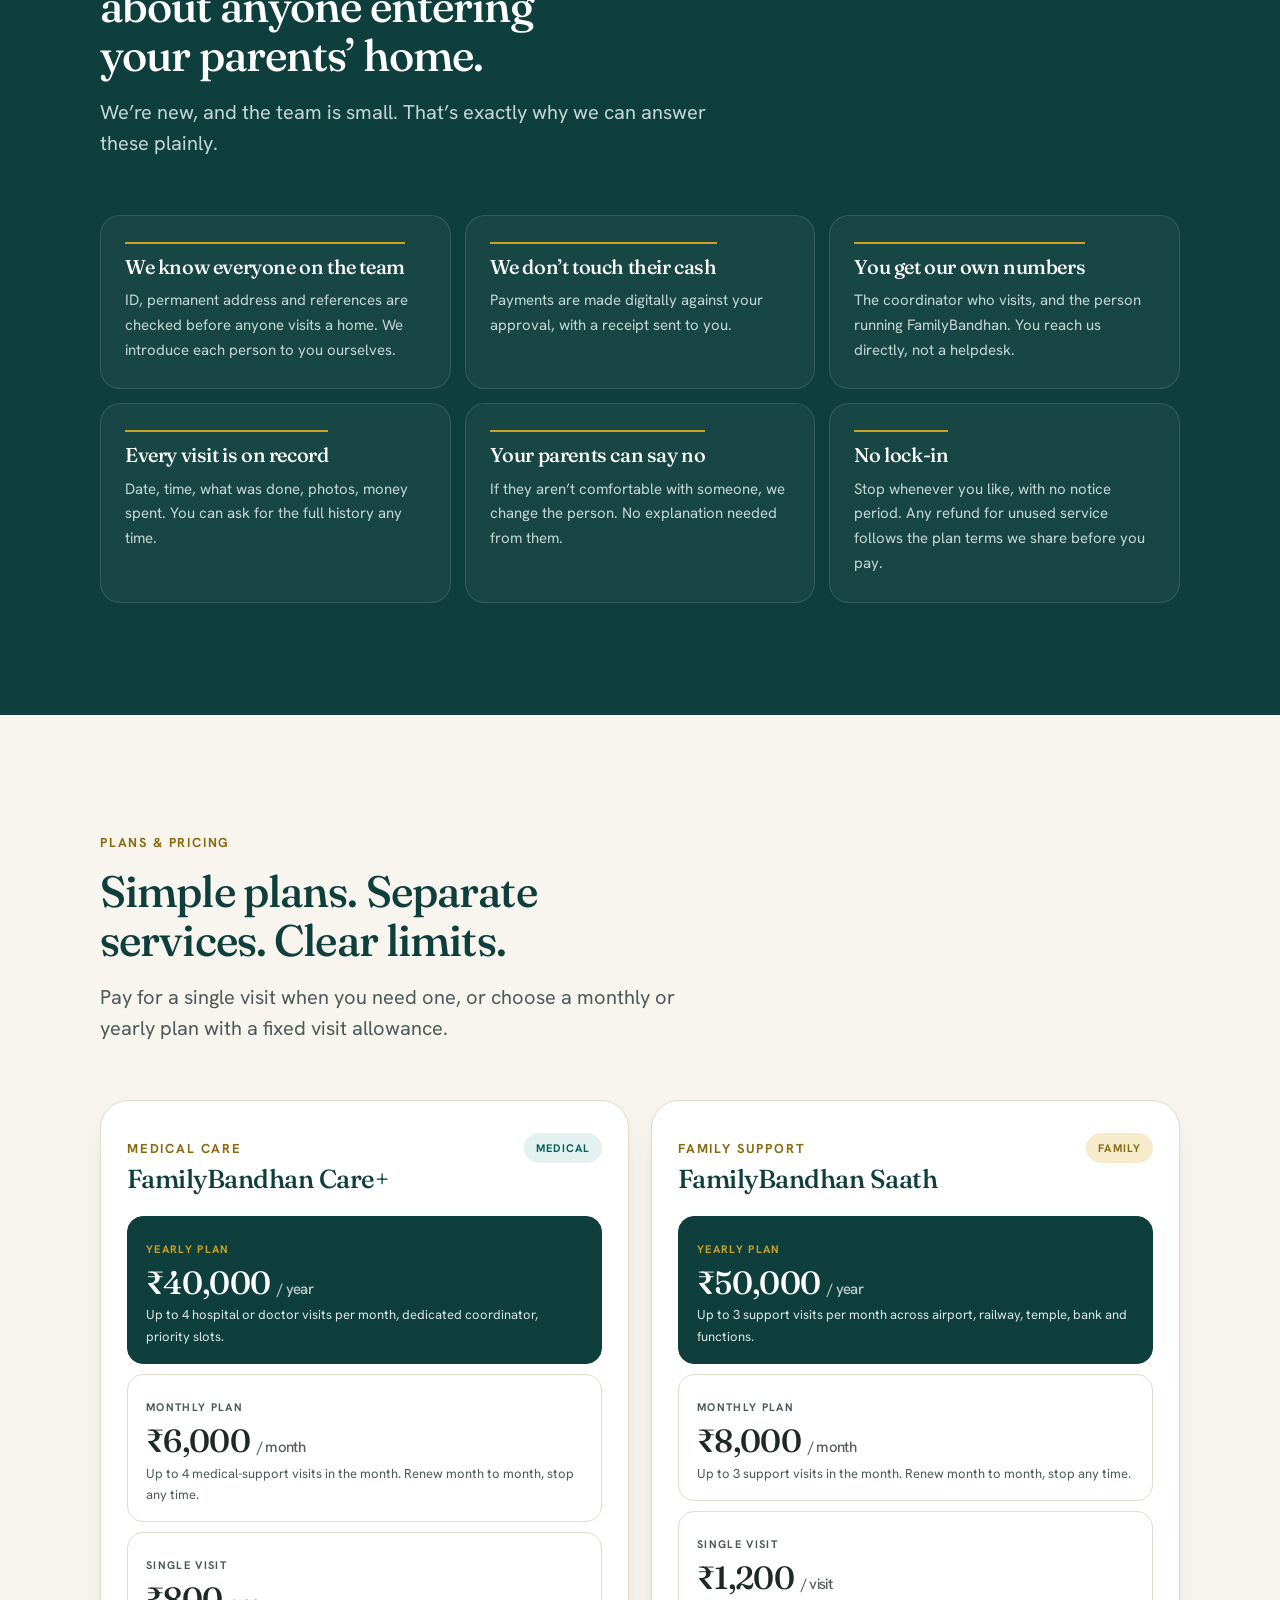
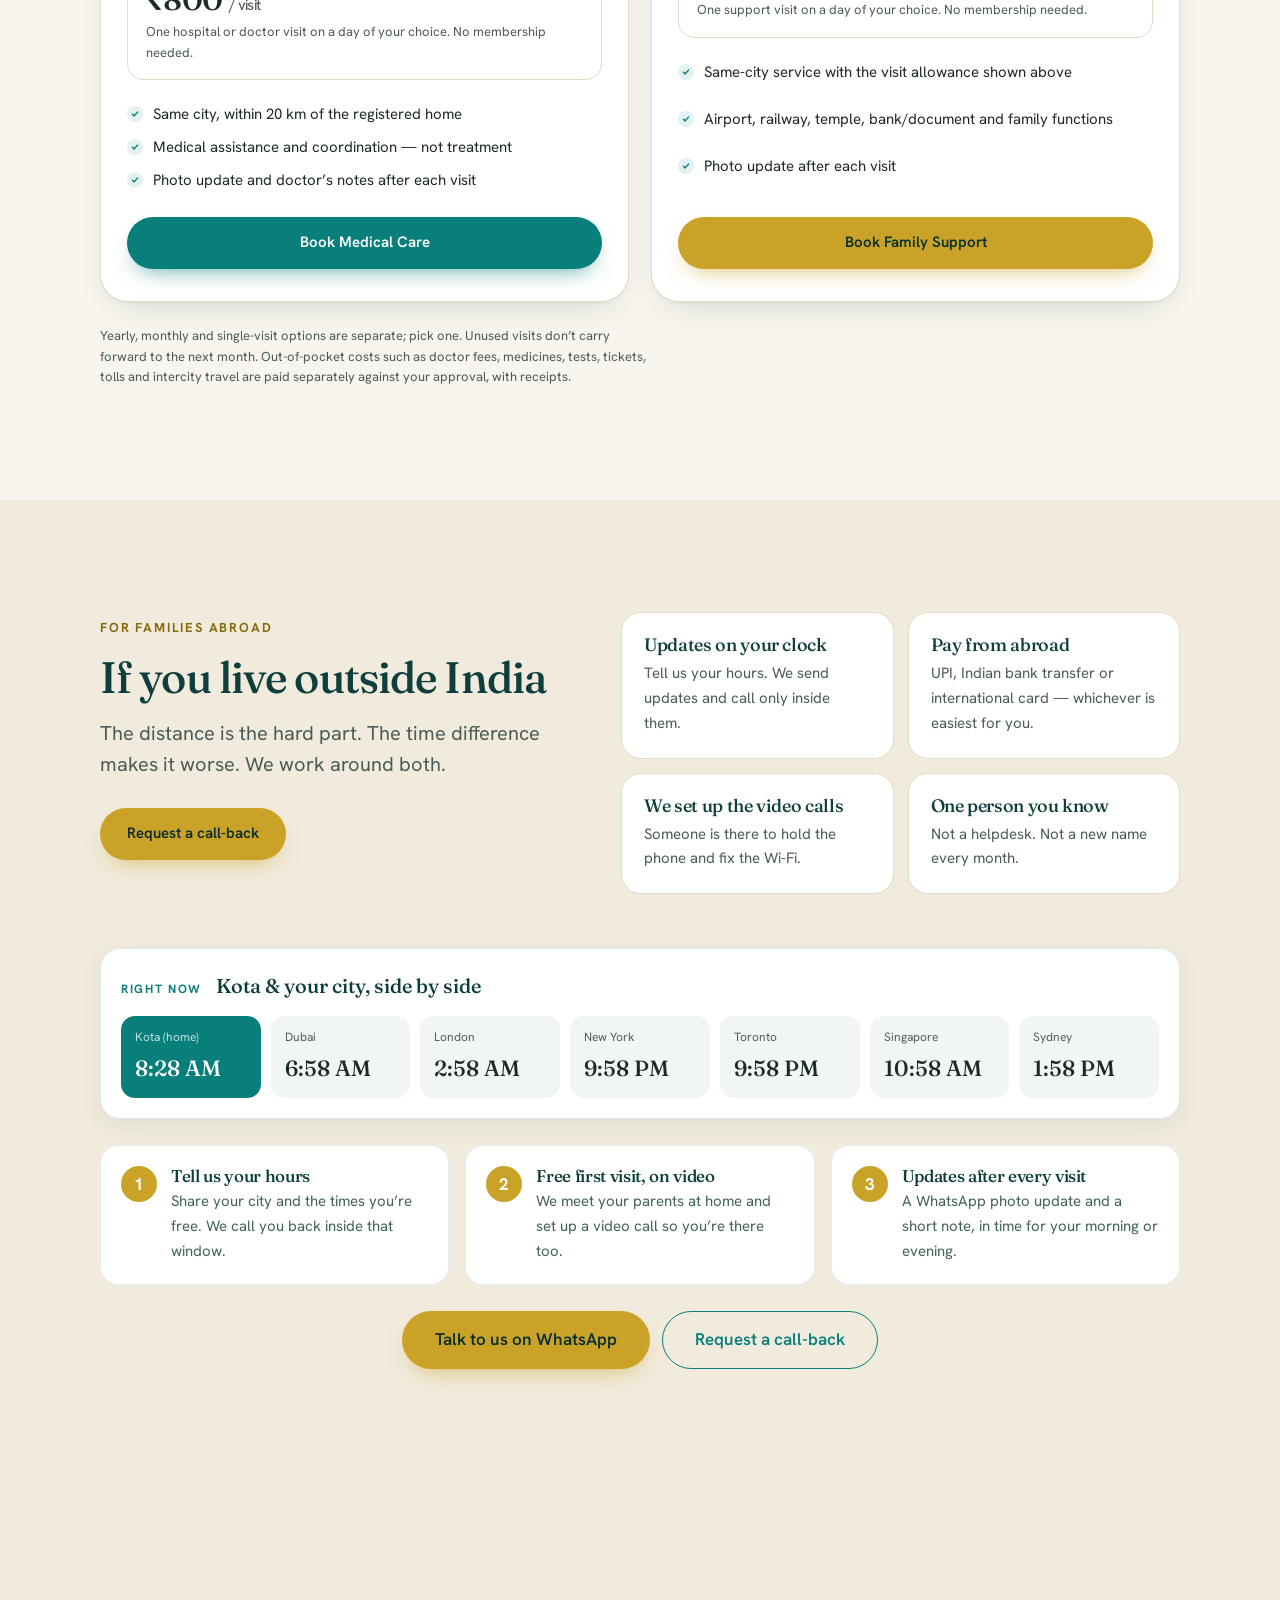
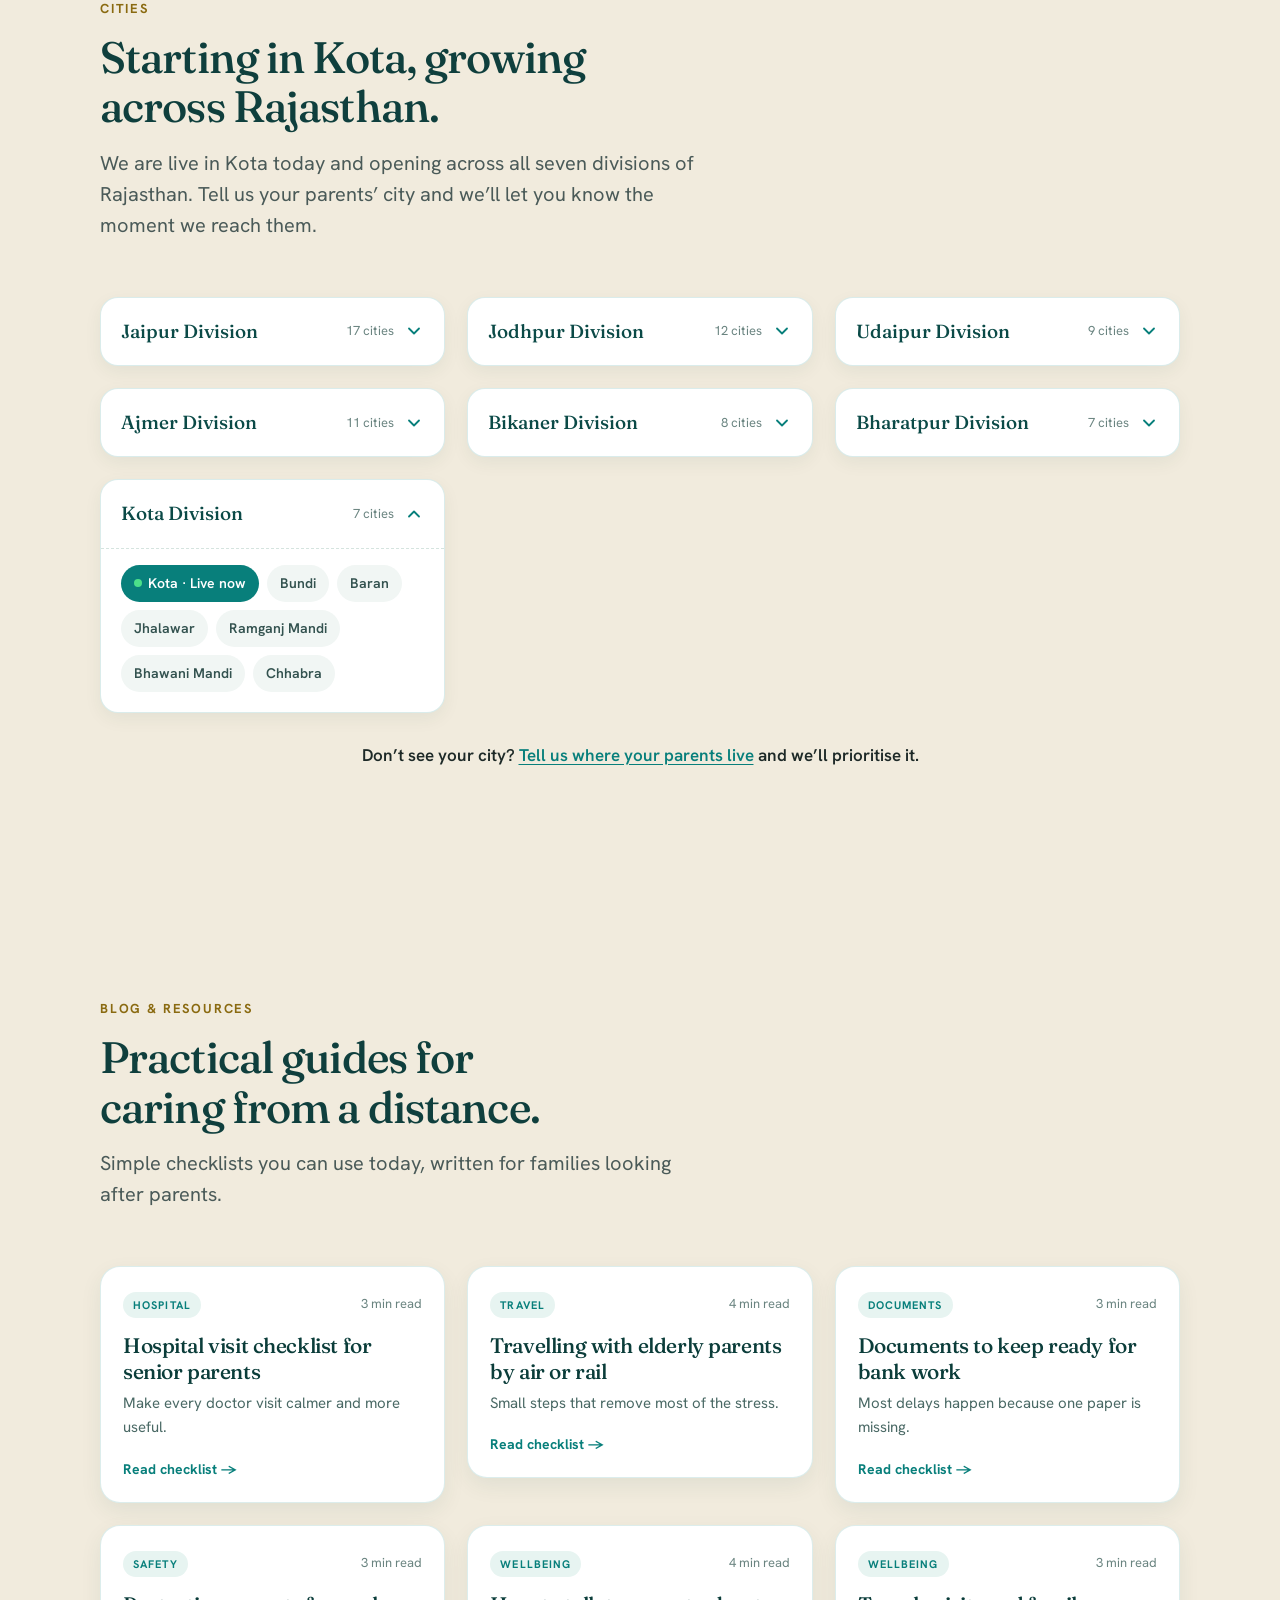
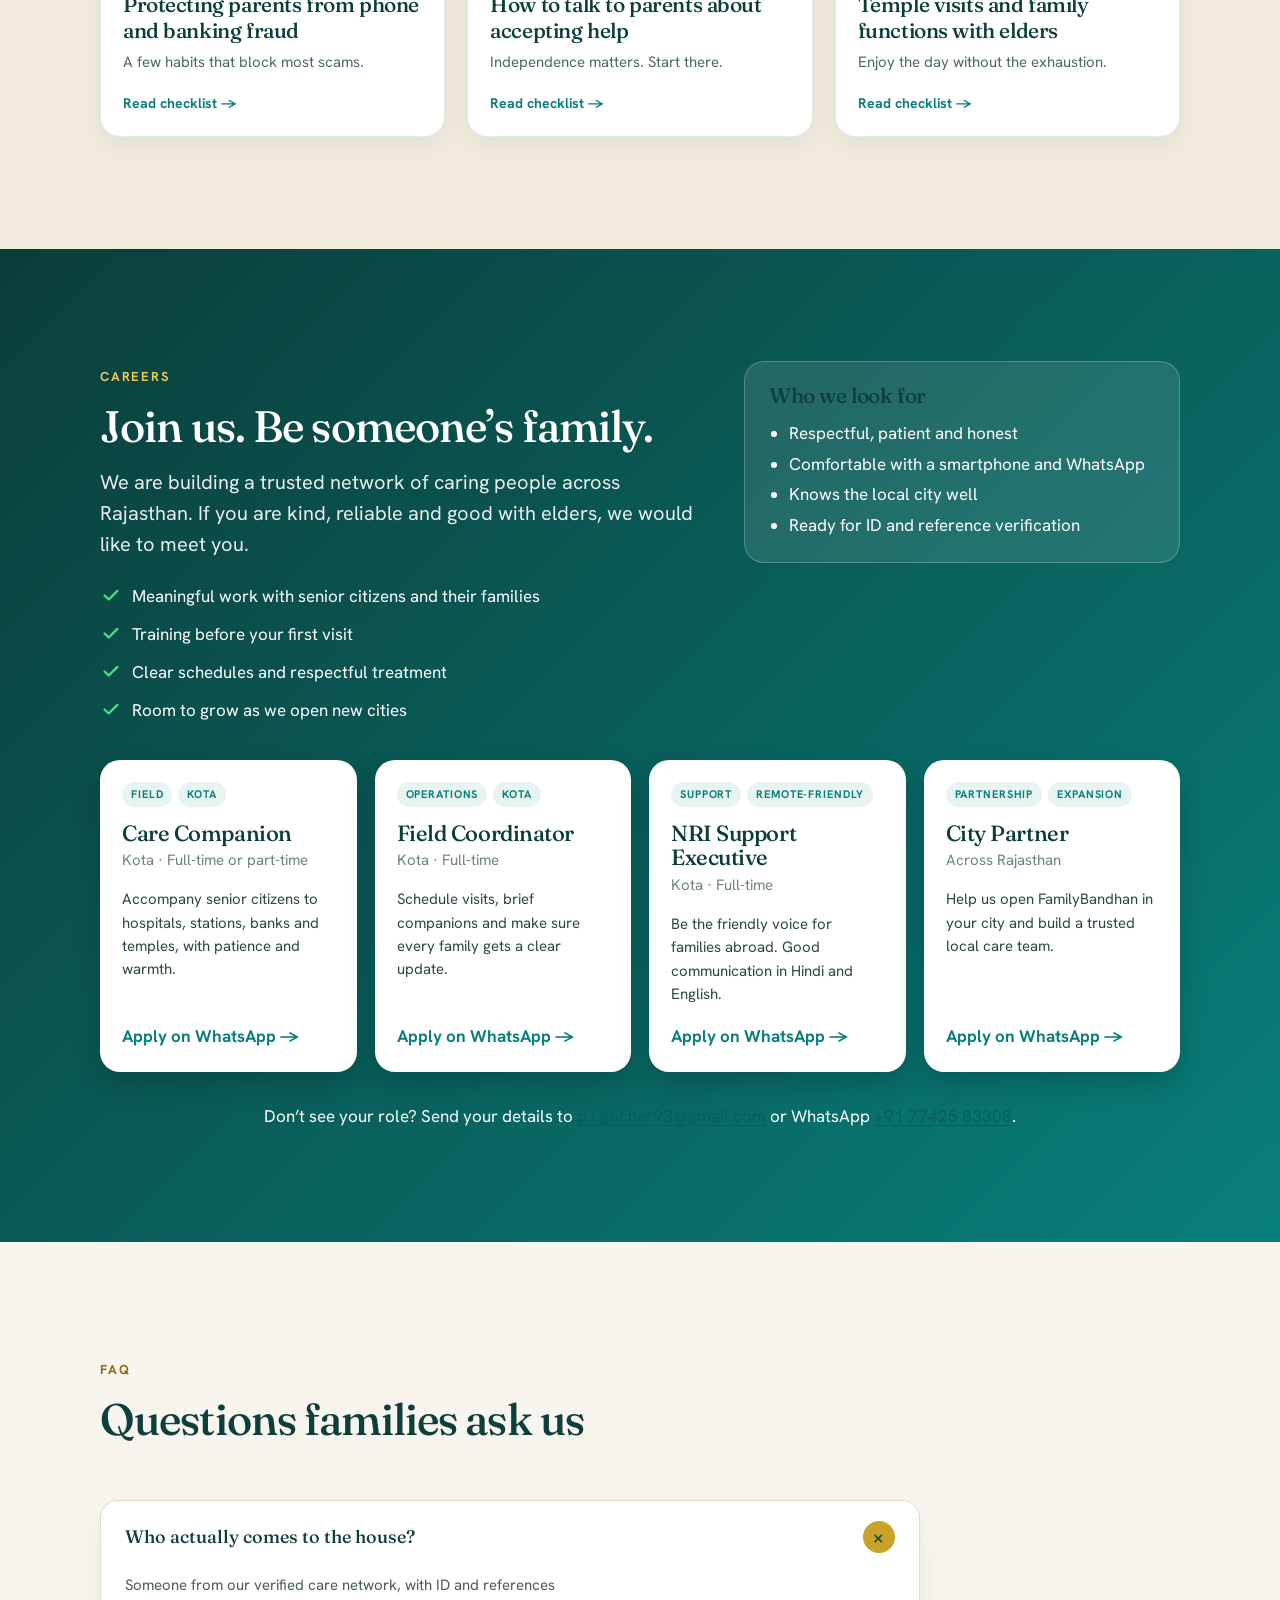
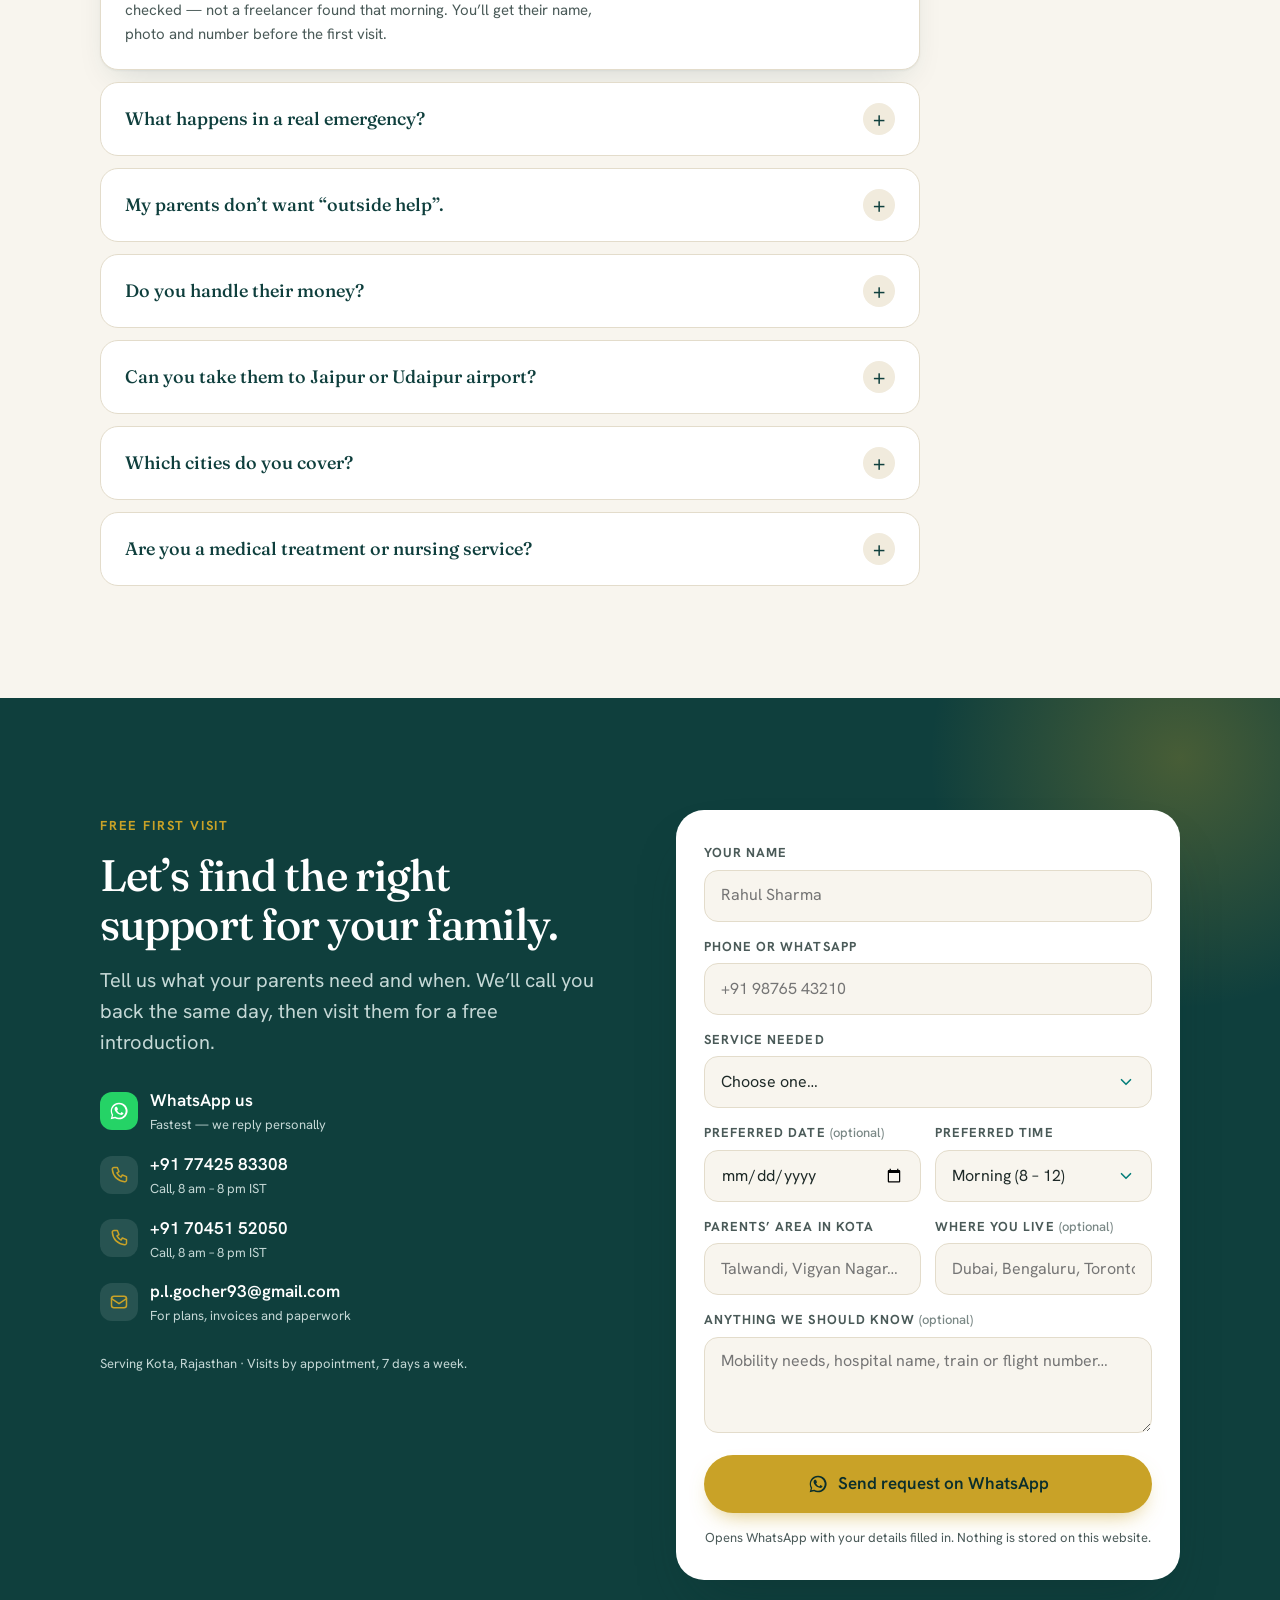
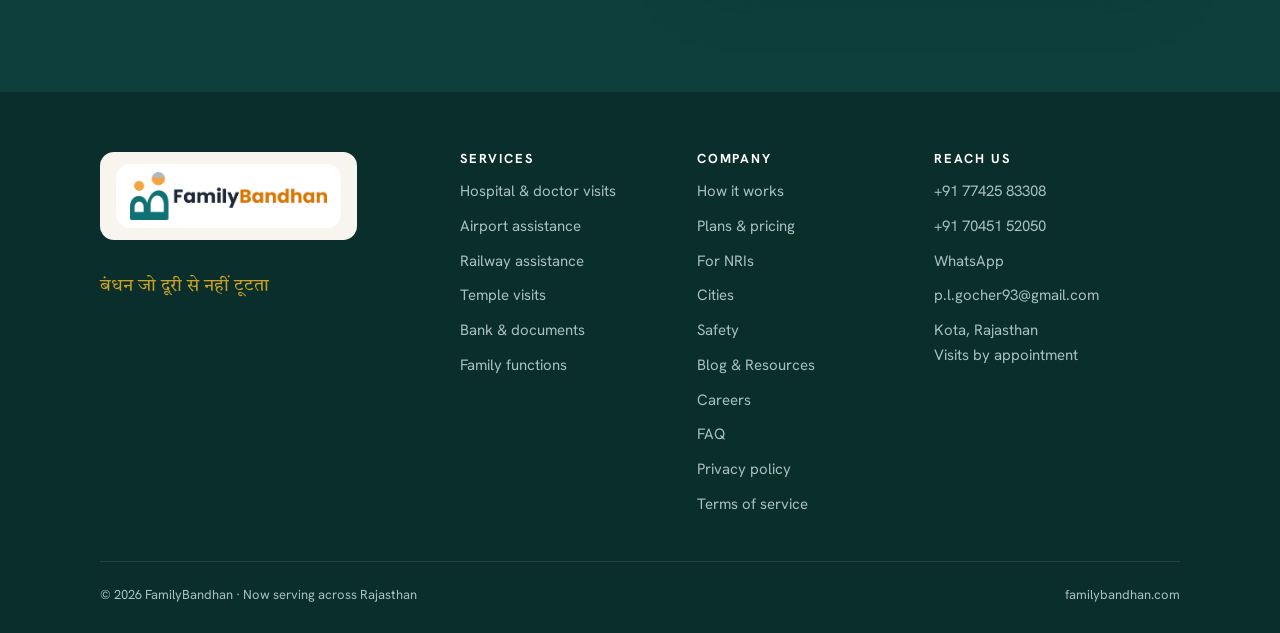
==== commit 23b8b41f: "Add files via upload" ====
--- a/index.html
+++ b/index.html
@@ -160,8 +160,7 @@
 .cr-foot a{color:#f3d76b;text-decoration:underline}
 @media(max-width:820px){.cr-top{grid-template-columns:1fr}}
 #cities .cty-wrap{display:grid;grid-template-columns:repeat(auto-fit,minmax(280px,1fr));gap:22px;margin-top:34px}#cities .cty-grp{background:#fff;border:1px solid rgba(8,127,123,.15);border-radius:18px;padding:20px 20px 22px;box-shadow:0 6px 18px rgba(17,71,51,.06)}#cities .cty-grp h3{margin:0 0 14px;font-size:17px;color:#0b4a47}#cities .cty-list{display:flex;flex-wrap:wrap;gap:8px}#cities .cty{display:inline-flex;align-items:center;gap:6px;padding:7px 13px;border-radius:999px;background:#f1f6f4;color:#33524f;font-size:14px;font-weight:600}#cities .cty.live{background:#087F7B;color:#fff}#cities .cty.live i{width:8px;height:8px;border-radius:50%;background:#4be08a;display:inline-block}#cities .cty-note{text-align:center;margin-top:28px;font-weight:600}#cities .cty-note a{color:#087F7B;text-decoration:underline}
-.brand .fb-logo{display:block;height:56px;width:auto;max-width:none}.fbrand .fb-logo-foot{display:block;height:64px;width:auto;background:#fff;padding:8px 14px;border-radius:14px}@media(max-width:600px){.brand .fb-logo{height:46px}.fbrand .fb-logo-foot{height:56px}}
-.fb-topline,.fb-topline.hindi{margin:0;padding:calc(7px + env(safe-area-inset-top,0px)) max(14px,env(safe-area-inset-right,0px)) 7px max(14px,env(safe-area-inset-left,0px));background:#087F7B;color:#fff;text-align:center;font-size:16px;line-height:1.45}@media(max-width:600px){.fb-topline,.fb-topline.hindi{font-size:15px;padding-top:calc(6px + env(safe-area-inset-top,0px));padding-bottom:6px}}
+.brand .fb-logo{display:block;height:50px;width:auto;max-width:none}.fb-brand-stack{display:flex;flex-direction:column;align-items:flex-start;gap:3px}.brand .fb-brand-tag{display:block;margin:0;font-size:13px;font-weight:400;line-height:1.3;color:#0F7173;white-space:nowrap}.fbrand .fb-logo-foot{display:block;height:64px;width:auto;background:#fff;padding:8px 14px;border-radius:14px}@media(max-width:600px){.brand .fb-logo{height:42px}.brand .fb-brand-tag{font-size:12px}.fbrand .fb-logo-foot{height:56px}}
 .personal-assistance{margin:14px auto 0;max-width:650px;color:#075c50;font-weight:700}
 .care-gallery{padding:64px 0;background:#f7faf7;overflow:hidden}.gallery-head{text-align:center}.gallery-head h2{margin-left:auto;margin-right:auto;max-width:680px}.fb-marquee{width:100%;overflow:hidden;margin-top:30px}.fb-marquee-track{display:flex;width:max-content;gap:18px;animation:fb-scroll-left-to-right 42s linear infinite;will-change:transform}.fb-marquee:hover .fb-marquee-track,.fb-marquee:focus-within .fb-marquee-track{animation-play-state:paused}.fb-marquee-card{position:relative;flex:0 0 auto;width:auto;height:360px;margin:0;overflow:hidden;border-radius:20px;background:#eaf0ec;box-shadow:0 10px 25px rgba(17,71,51,.14)}.fb-marquee-card img{display:block;width:auto;height:100%;max-width:none;object-fit:contain}.fb-marquee-card figcaption{position:absolute;bottom:0;left:0;right:0;padding:30px 14px 14px;color:#fff;background:linear-gradient(transparent,rgba(4,50,39,.86));font-weight:800;font-size:16px}@keyframes fb-scroll-left-to-right{from{transform:translateX(-50%)}to{transform:translateX(0)}}@media(max-width:600px){.care-gallery{padding:48px 0}.fb-marquee-card{flex-basis:auto;width:auto;height:300px}.fb-marquee-track{gap:12px;animation-duration:32s}}@media(prefers-reduced-motion:reduce){.fb-marquee-track{animation-play-state:paused}}
 </style>
@@ -170,12 +169,11 @@
 
 <a class="skip" href="#main">Skip to main content</a>
 
-<div class="fb-topline hindi" lang="hi">बंधन जो दूरी से नहीं टूटता</div>
 
 <header class="site-header" id="siteHeader">
   <div class="wrap">
     <div class="bar">
-      <a class="brand" href="#top" aria-label="FamilyBandhan — home"><img class="fb-logo" src="logo.webp?v=3" alt="FamilyBandhan" width="919" height="224"></a>
+      <a class="brand" href="#top" aria-label="FamilyBandhan — home"><span class="fb-brand-stack"><img class="fb-logo" src="logo.webp?v=3" alt="FamilyBandhan" width="919" height="224"><span class="fb-brand-tag hindi" lang="hi">बंधन जो दूरी से नहीं टूटता</span></span></a>
       <nav class="nav-desktop" aria-label="Primary">
         <a href="#services">Services</a>
         <a href="#how">How it works</a>
@@ -214,7 +212,7 @@
 <div class="hero-wrap">
 <section class="wrap hero" aria-labelledby="heroTitle">
   <div>
-    <span class="pill"><i aria-hidden="true"></i>Now serving Kota · more cities soon</span>
+    <span class="pill"><i aria-hidden="true"></i>Now serving across Rajasthan · more cities soon</span>
     <h1 id="heroTitle">When you can’t be there, <em>we are.</em></h1>
     <p class="hero-hindi" lang="hi">जब आप नहीं हो सकते, हम हैं।</p>
     <p class="lede">A trusted local companion for your parents — hospital visits, airport and railway help, temple trips, bank work and family functions. You get a photo update after every visit.</p>
@@ -516,7 +514,7 @@
       <ul class="contact-list">
         <li class="is-wa"><a href="https://wa.me/917742583308?text=Hello%20FamilyBandhan%2C%20I%20would%20like%20to%20know%20more%20about%20your%20services." target="_blank" rel="noopener"><svg viewBox="0 0 24 24" aria-hidden="true"><path d="M17.5 14.4c-.3-.2-1.7-.9-2-1-.3-.1-.5-.1-.7.2l-.9 1.1c-.2.2-.3.2-.6.1-1.6-.7-2.7-1.8-3.4-3.2-.2-.4 0-.5.2-.7l.6-.7c.1-.2.1-.4 0-.6l-.9-2.2c-.2-.5-.5-.5-.7-.5h-.6c-.2 0-.6.1-.9.4-1.2 1.2-1.2 2.9-.1 4.6 1.3 2.1 3.1 3.6 5.4 4.4 1.6.6 2.7.5 3.5-.1.5-.4.8-1 .9-1.6.1-.3 0-.5-.2-.7zM12 2a10 10 0 0 0-8.6 15L2 22l5.2-1.4A10 10 0 1 0 12 2zm0 18.2c-1.6 0-3.1-.4-4.4-1.2l-.3-.2-3.1.8.8-3-.2-.3A8.2 8.2 0 1 1 12 20.2z"/></svg><span>WhatsApp us<small>Fastest — we reply personally</small></span></a></li>
         <li><a href="tel:+917742583308"><svg viewBox="0 0 24 24" aria-hidden="true"><path d="M6 3h4l2 5-2.5 1.5a12 12 0 0 0 5 5L16 12l5 2v4a2 2 0 0 1-2.2 2C10.6 19.4 4.6 13.4 4 5.2A2 2 0 0 1 6 3z"/></svg><span>+91 77425 83308<small>Call, 8 am – 8 pm IST</small></span></a></li>
-        <li><a href="tel:+917045152050"><svg viewBox="0 0 24 24" aria-hidden="true"><path d="M6 3h4l2 5-2.5 1.5a12 12 0 0 0 5 5L16 12l5 2v4a2 2 0 0 1-2.2 2C10.6 19.4 4.6 13.4 4 5.2A2 2 0 0 1 6 3z"/></svg><span>+91 70451 52050<small>Alternate number · Call, 8 am – 8 pm IST</small></span></a></li>
+        <li><a href="tel:+917045152050"><svg viewBox="0 0 24 24" aria-hidden="true"><path d="M6 3h4l2 5-2.5 1.5a12 12 0 0 0 5 5L16 12l5 2v4a2 2 0 0 1-2.2 2C10.6 19.4 4.6 13.4 4 5.2A2 2 0 0 1 6 3z"/></svg><span>+91 70451 52050<small>Call, 8 am – 8 pm IST</small></span></a></li>
         <li><a href="mailto:p.l.gocher93@gmail.com"><svg viewBox="0 0 24 24" aria-hidden="true"><rect x="3" y="5" width="18" height="14" rx="3"/><path d="M3 8l9 6 9-6"/></svg><span>p.l.gocher93@gmail.com<small>For plans, invoices and paperwork</small></span></a></li>
       </ul>
       <p class="hours">Serving Kota, Rajasthan · Visits by appointment, 7 days a week.</p>
@@ -602,7 +600,7 @@
       <div><h4>COMPANY</h4><ul><li><a href="#how">How it works</a></li><li><a href="#plans">Plans &amp; pricing</a></li><li><a href="#nri">For NRIs</a></li><li><a href="#cities">Cities</a></li><li><a href="#safety">Safety</a></li><li><a href="#resources">Blog &amp; Resources</a></li><li><a href="#careers">Careers</a></li><li><a href="#faq">FAQ</a></li><li><a href="privacy.html">Privacy policy</a></li><li><a href="terms.html">Terms of service</a></li></ul></div>
       <div><h4>REACH US</h4><ul><li><a href="tel:+917742583308">+91 77425 83308</a></li><li><a href="tel:+917045152050">+91 70451 52050</a></li><li><a href="https://wa.me/917742583308?text=Hello%20FamilyBandhan%2C%20I%20would%20like%20to%20know%20more%20about%20your%20services." target="_blank" rel="noopener">WhatsApp</a></li><li><a href="mailto:p.l.gocher93@gmail.com">p.l.gocher93@gmail.com</a></li><li>Kota, Rajasthan<br>Visits by appointment</li></ul></div>
     </div>
-    <div class="fbot"><span>© <span id="year">2026</span> FamilyBandhan · Now serving Kota</span><span>familybandhan.com</span></div>
+    <div class="fbot"><span>© <span id="year">2026</span> FamilyBandhan · Now serving across Rajasthan</span><span>familybandhan.com</span></div>
   </div>
 </footer>
 
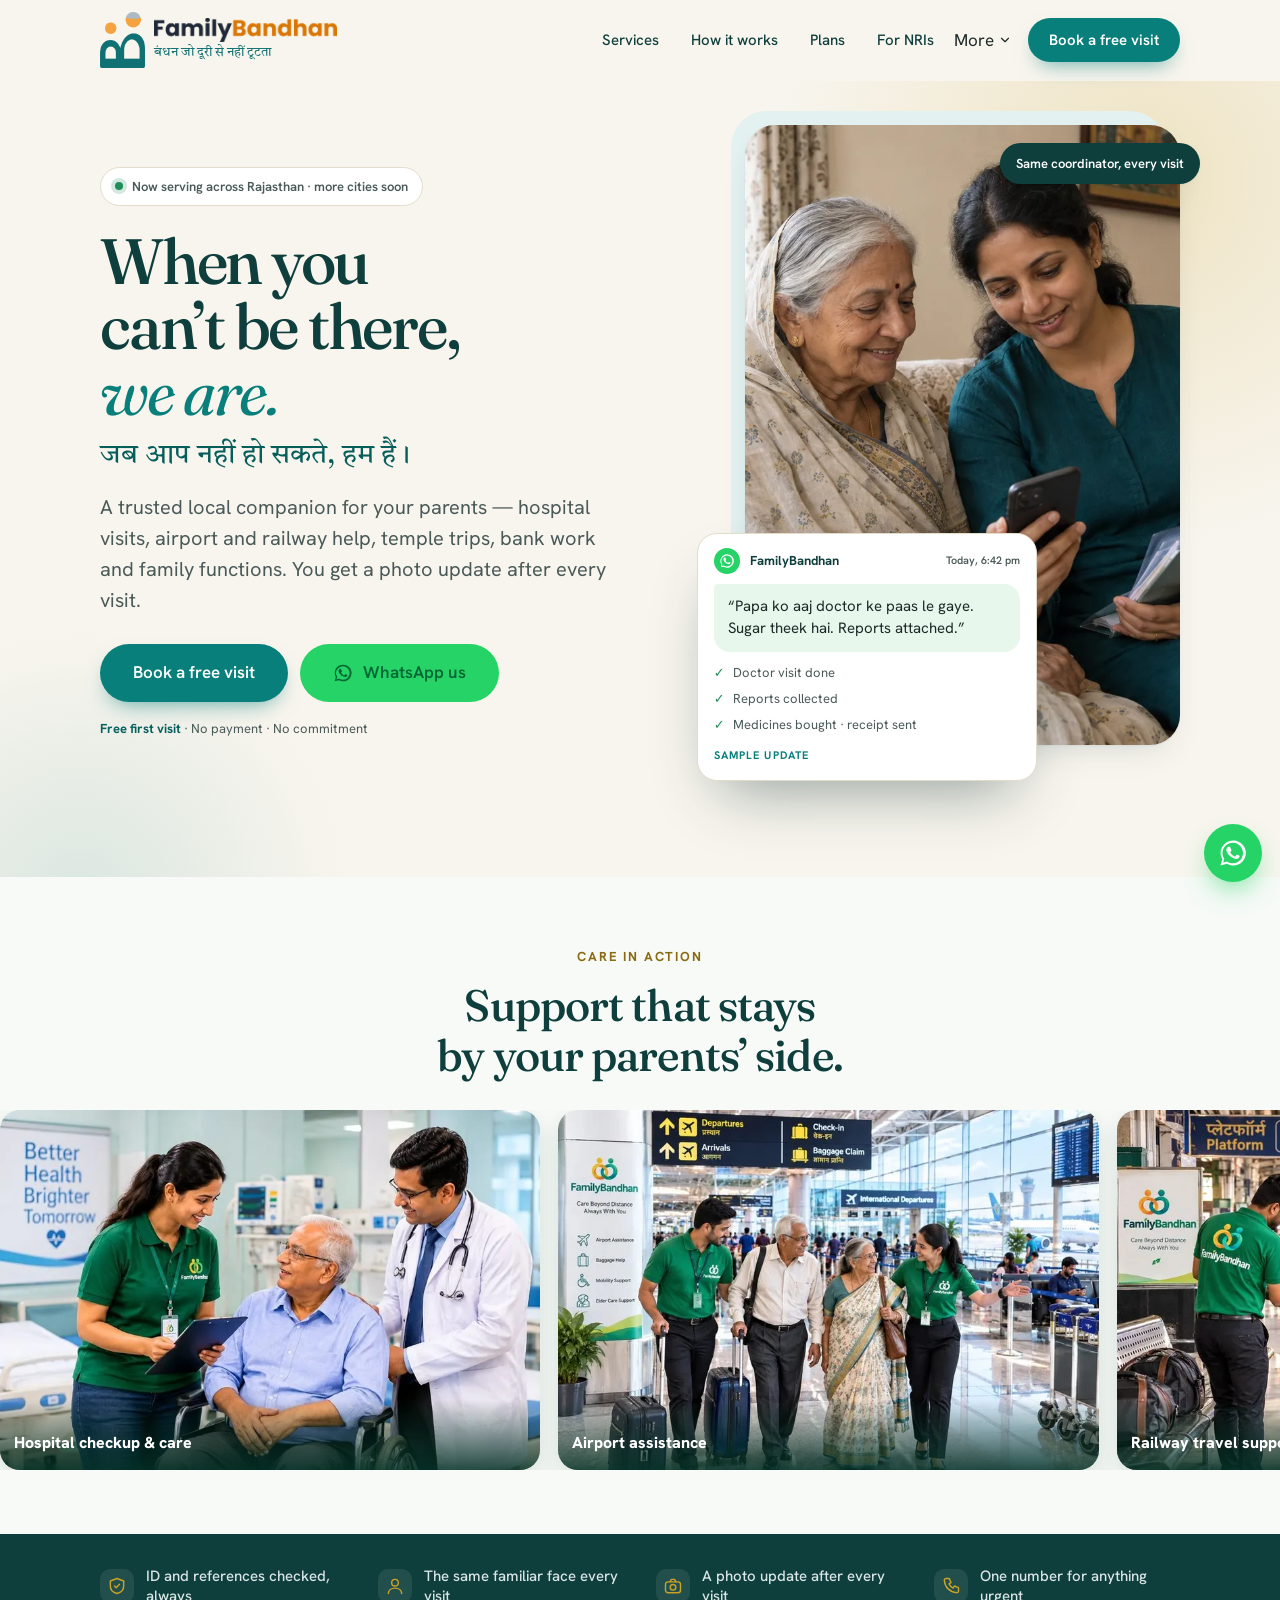
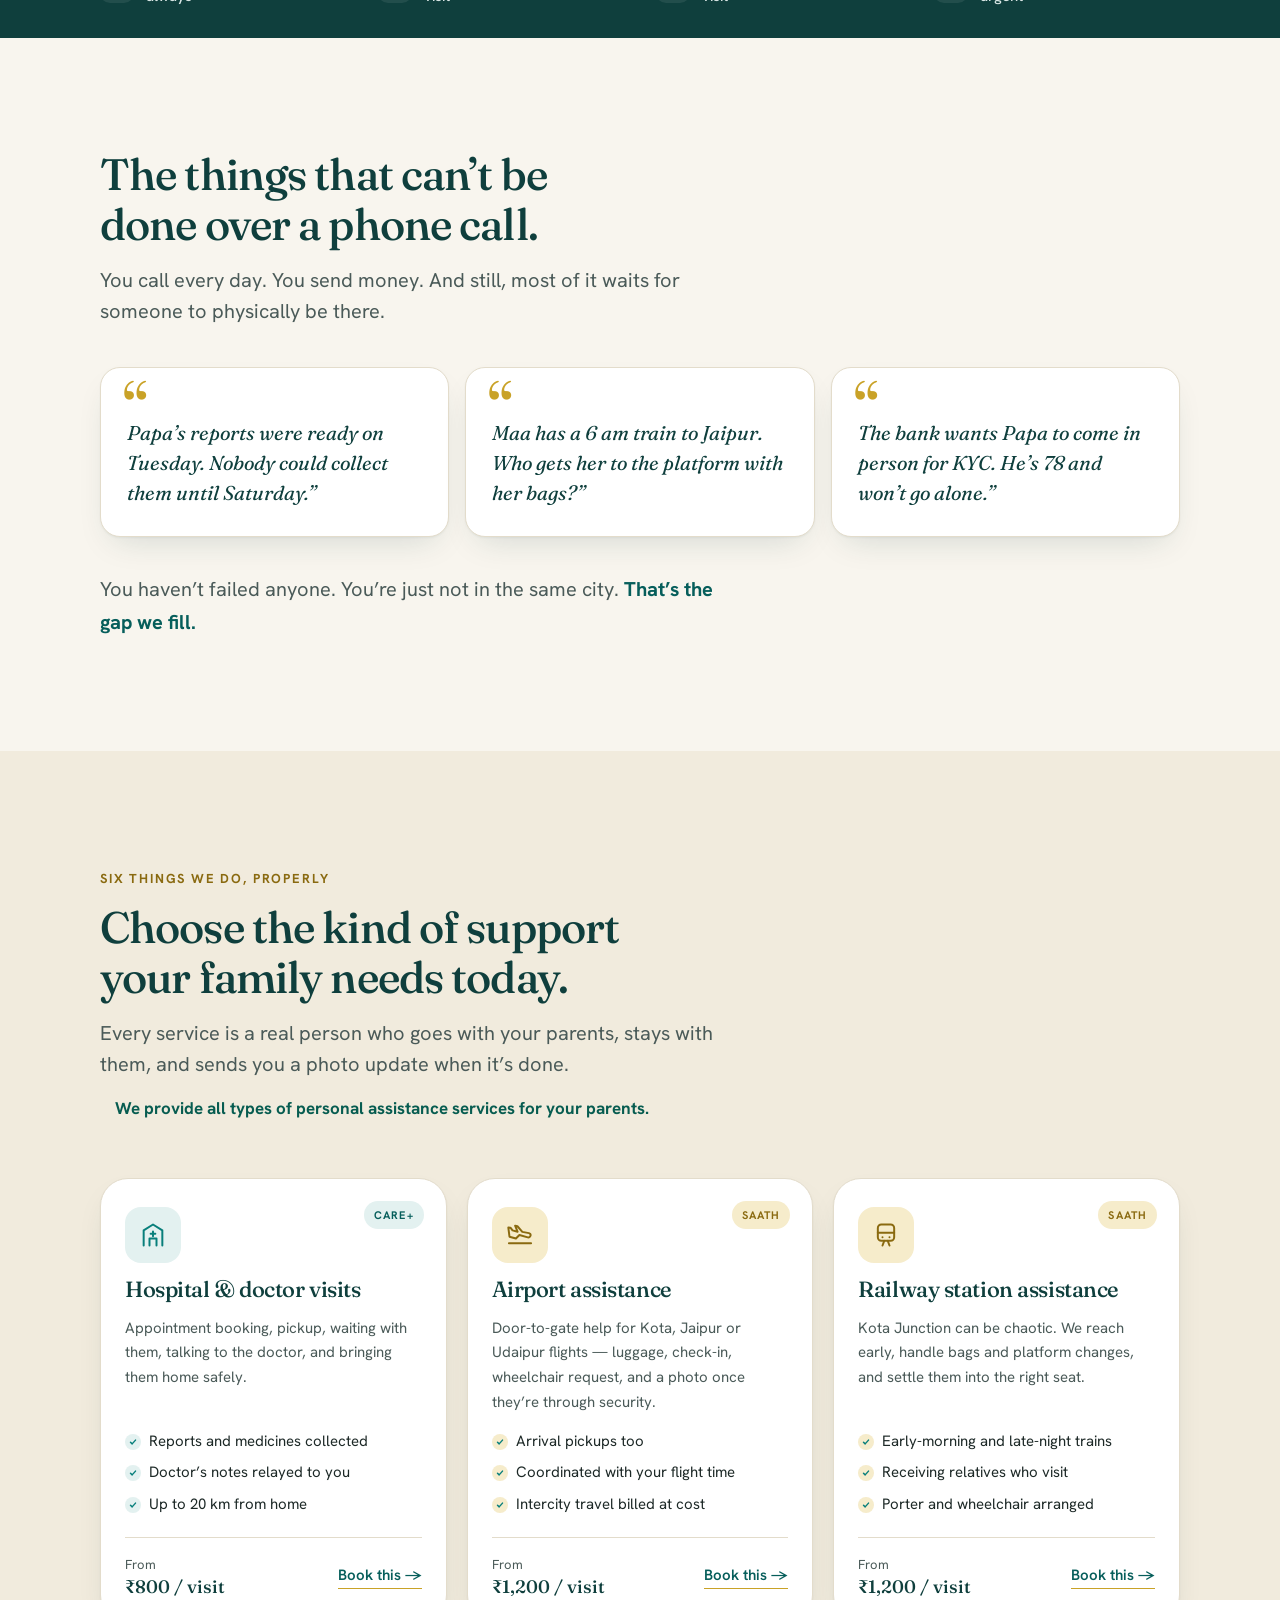
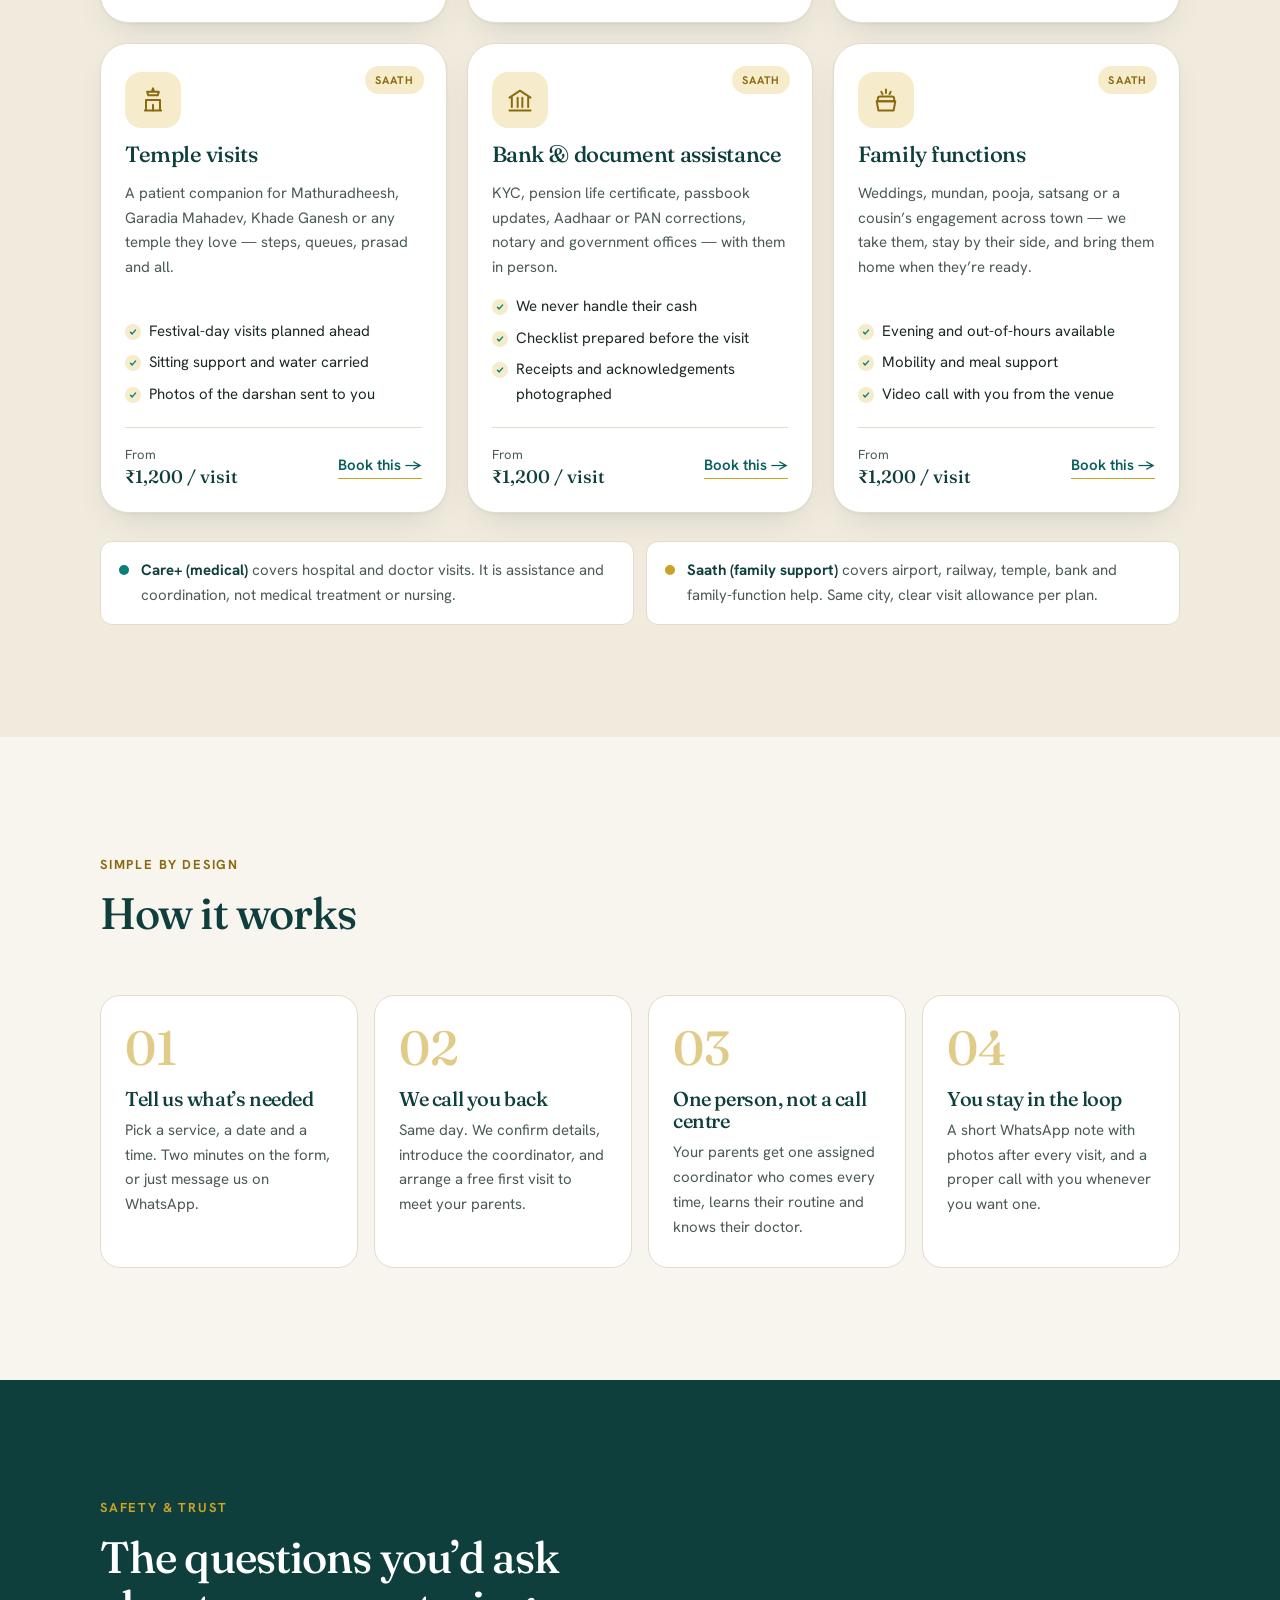
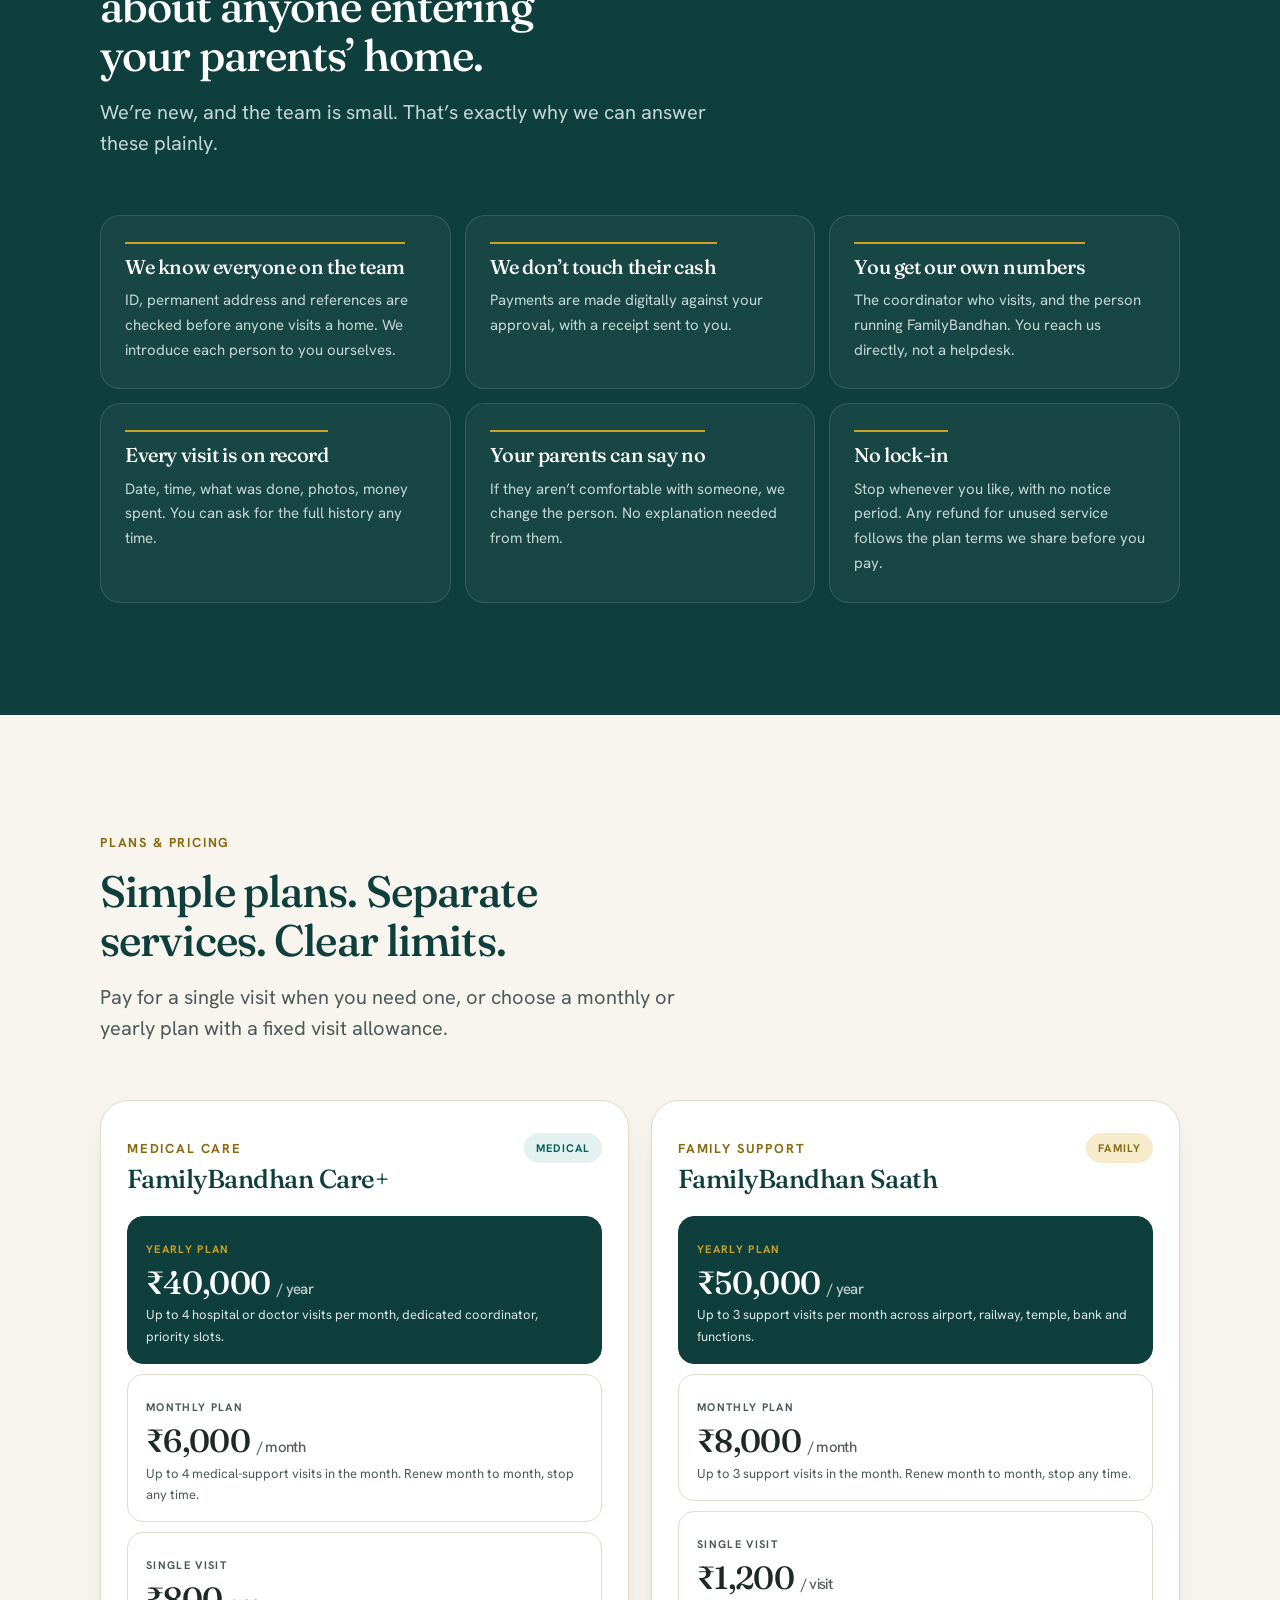
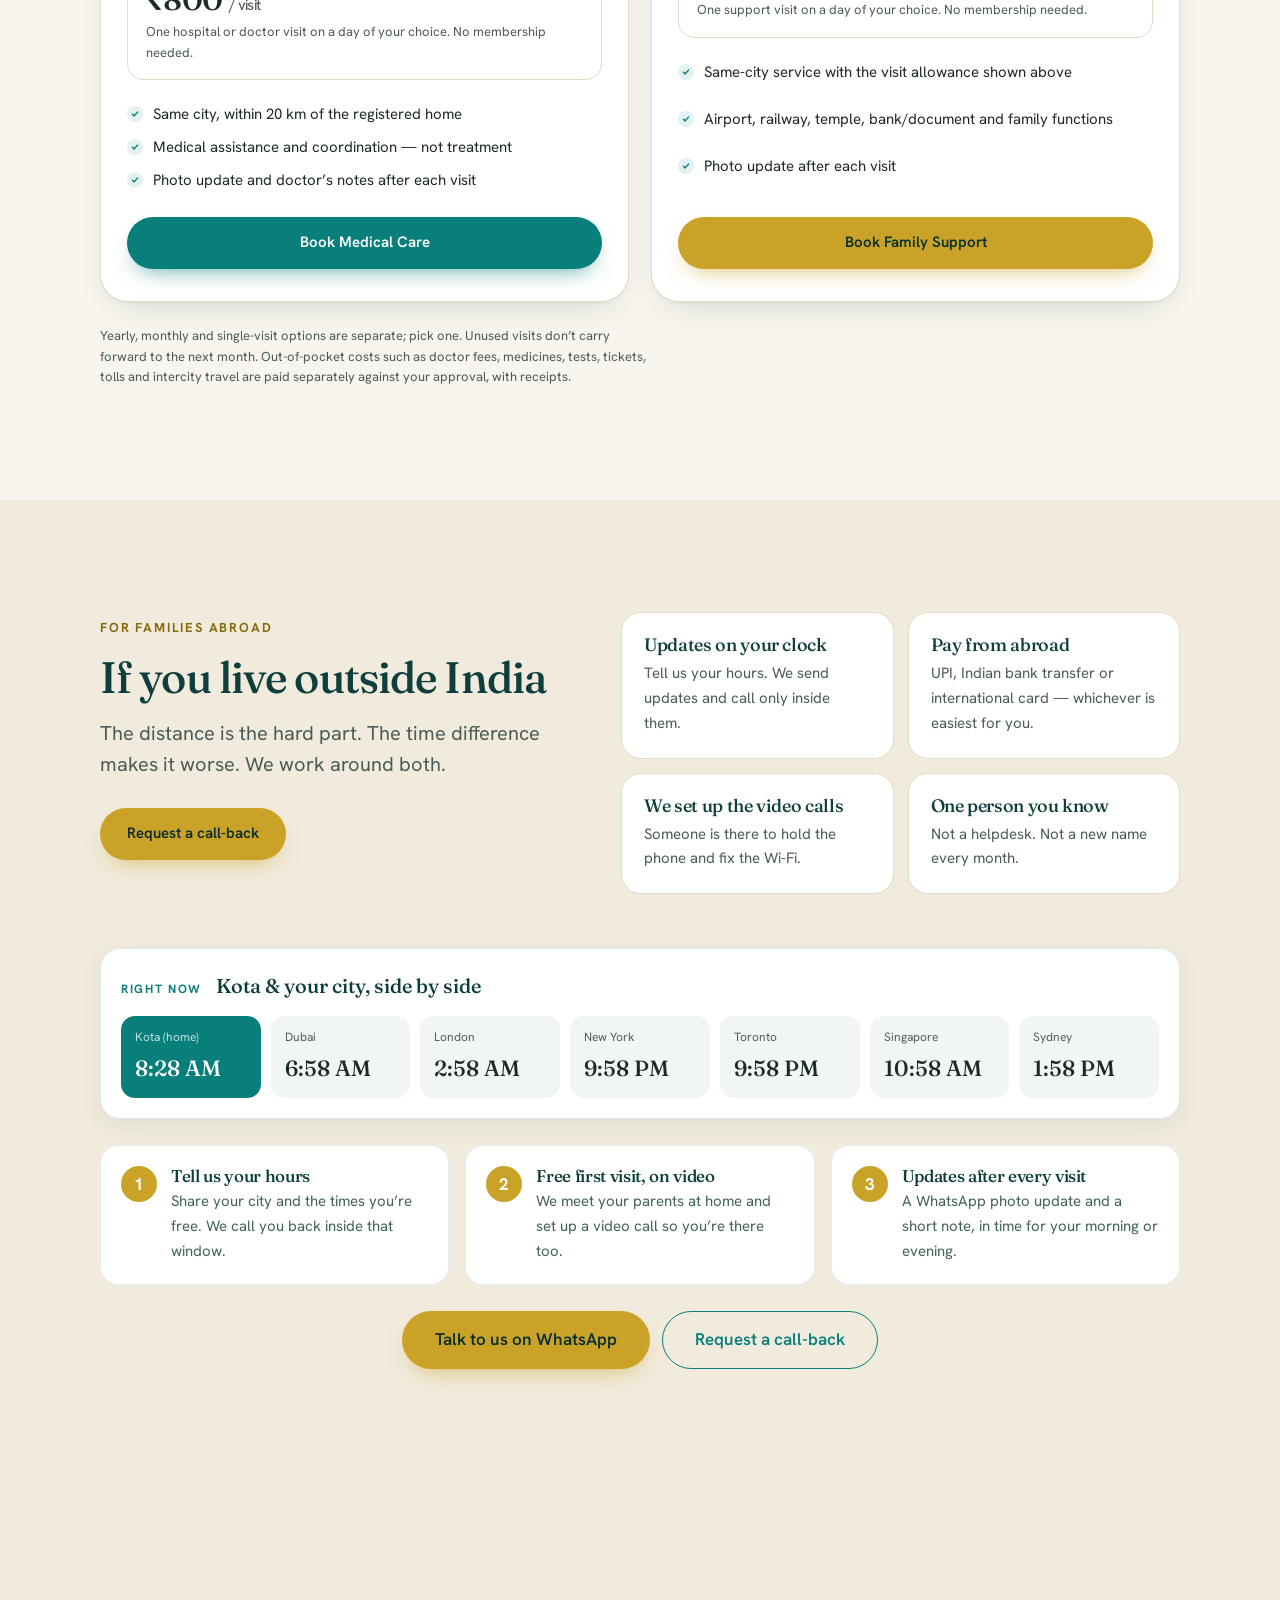
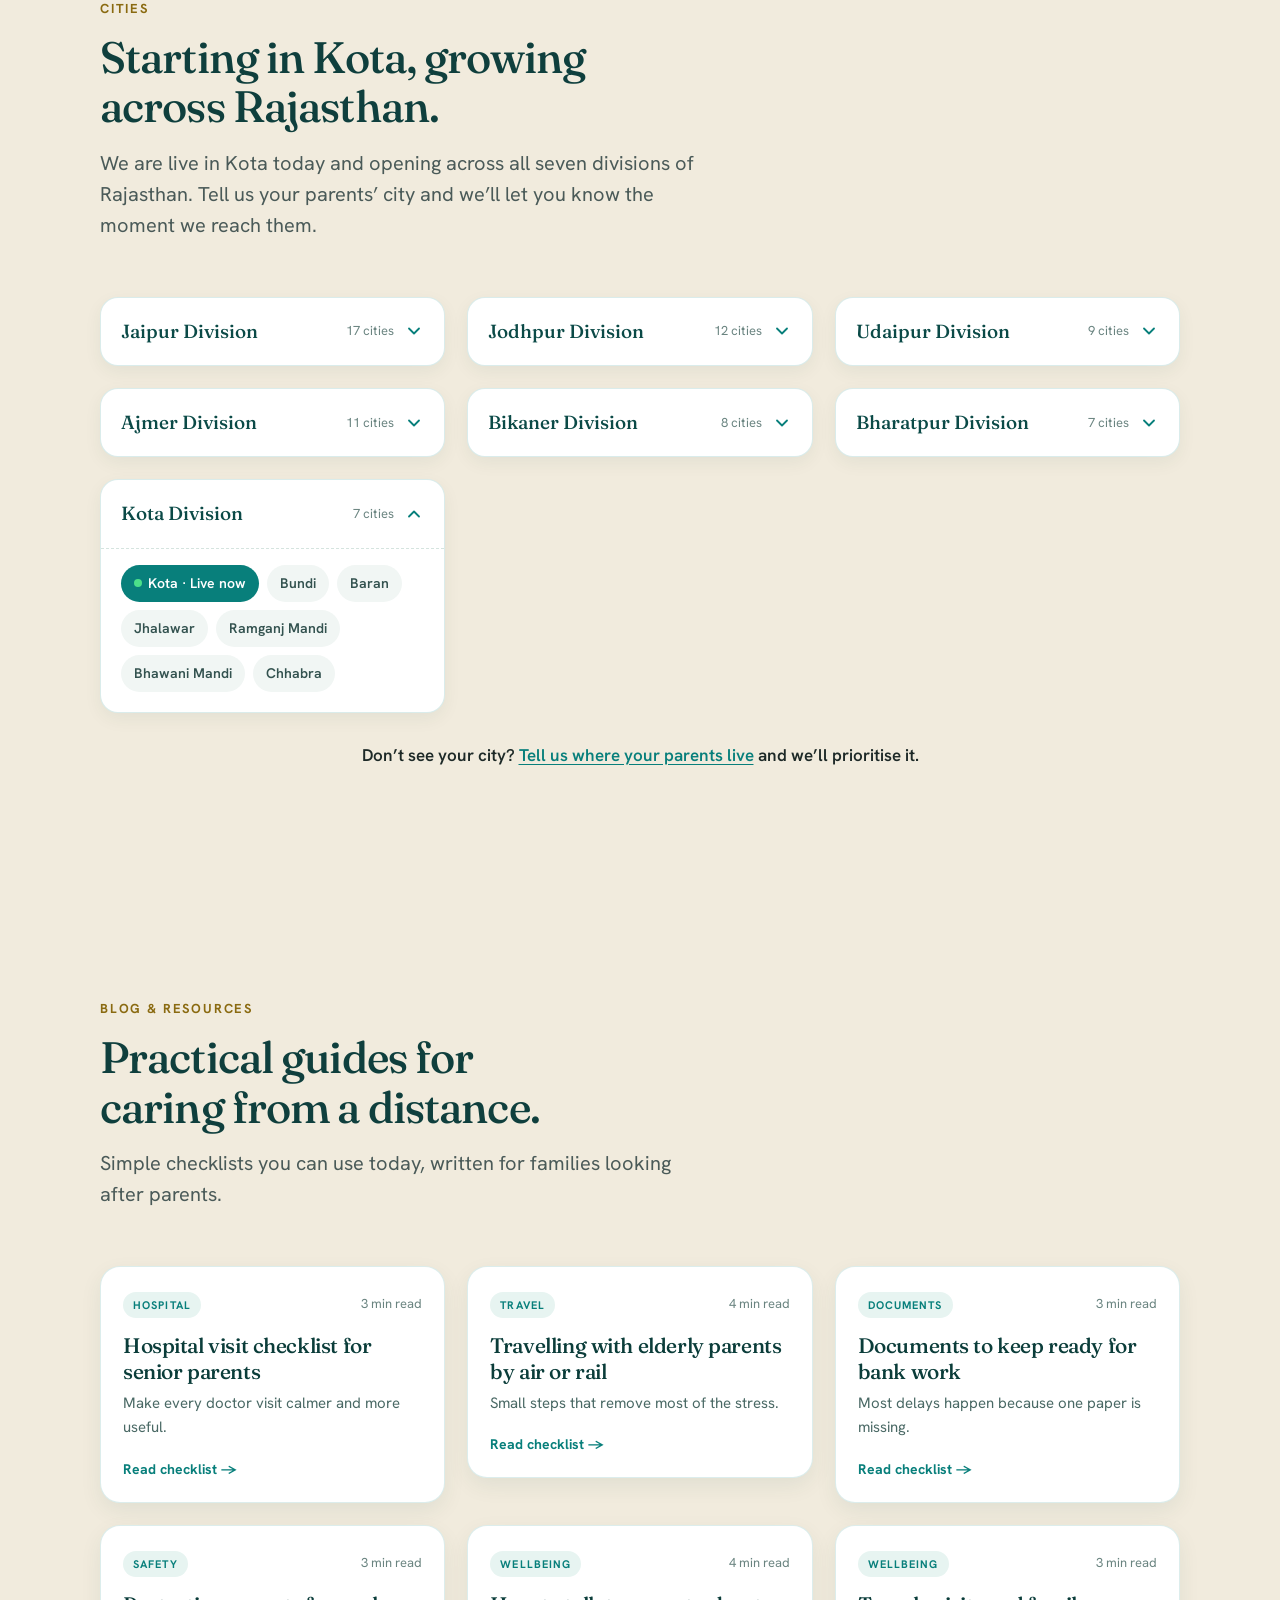
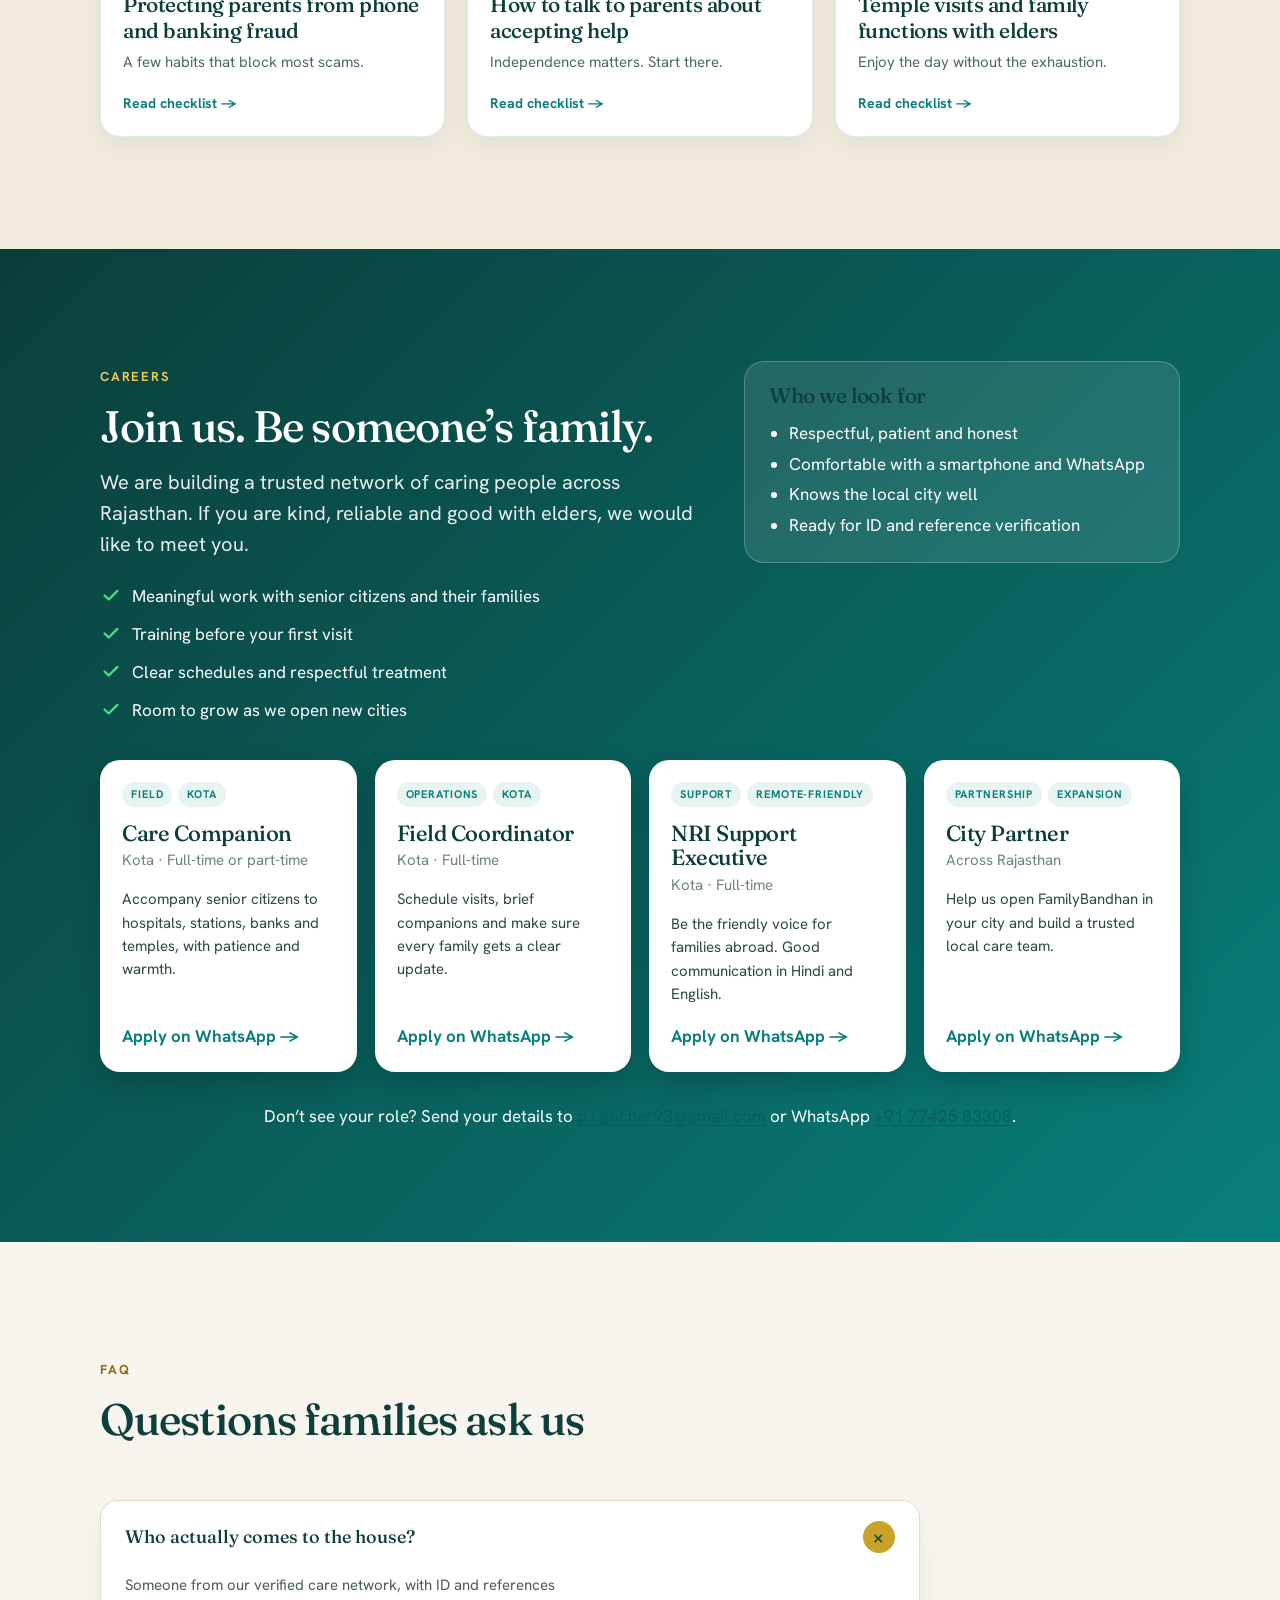
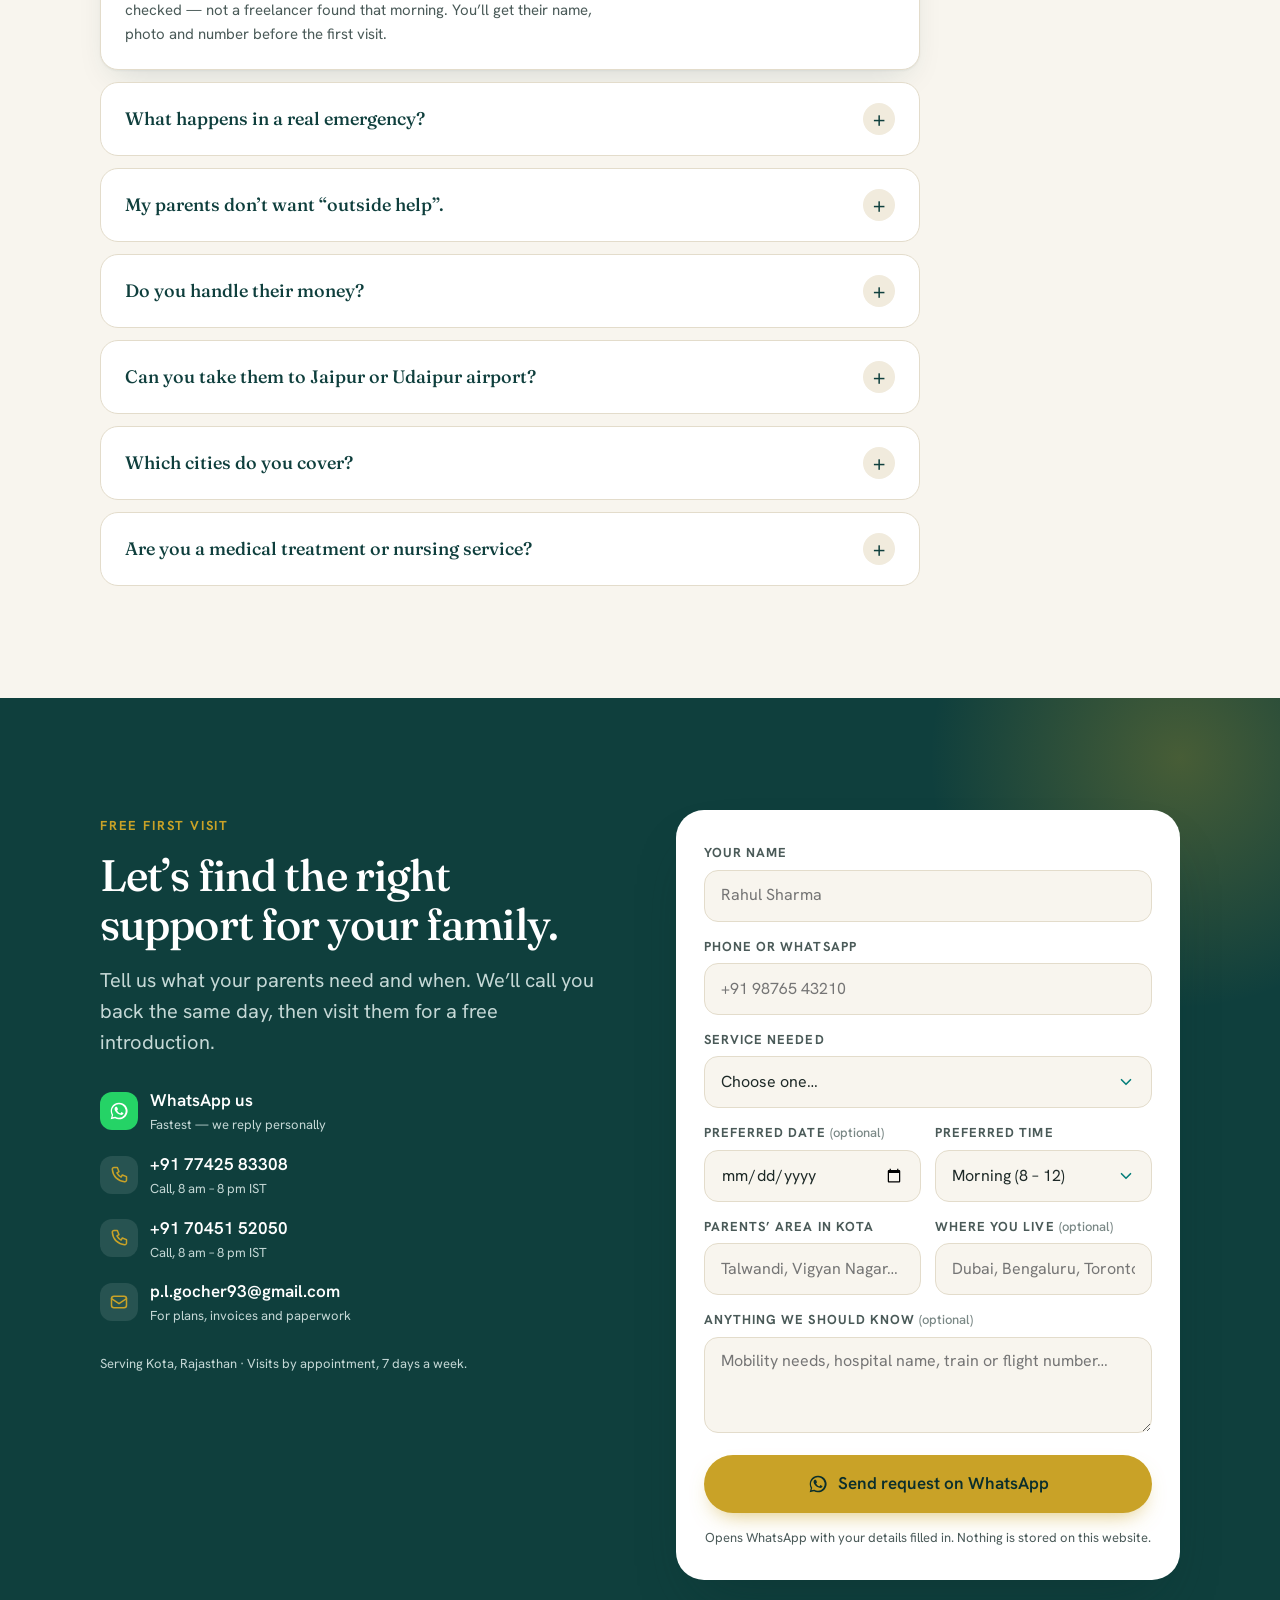
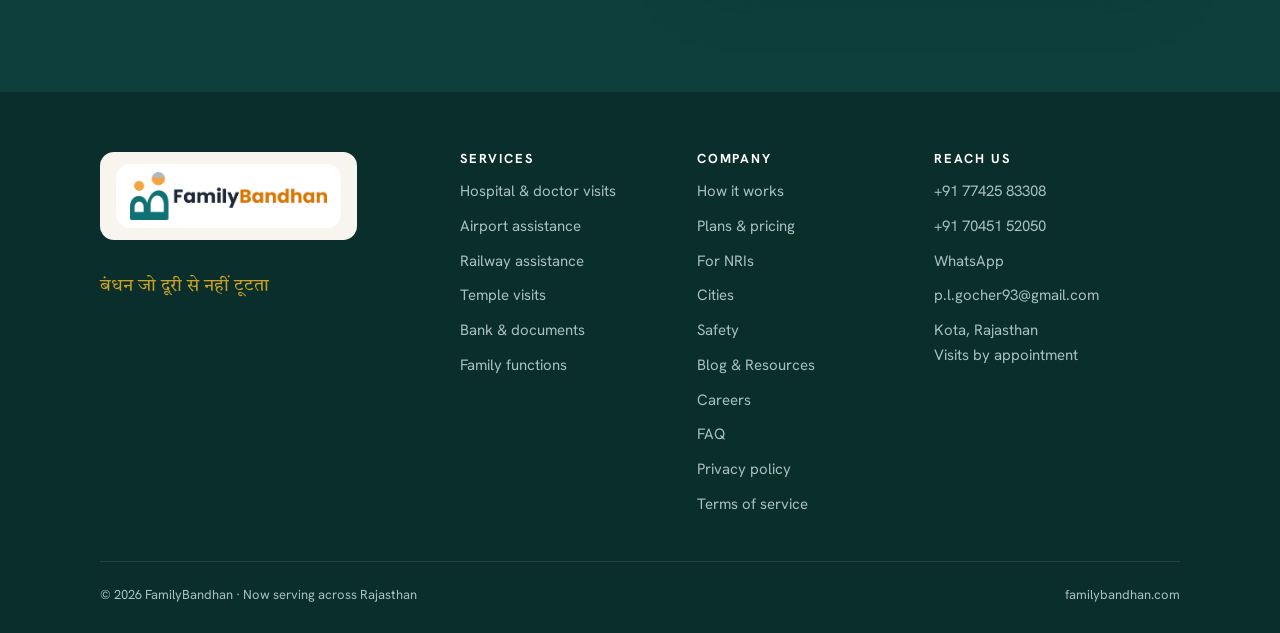
==== commit 475b5480: "Add files via upload" ====
--- a/index.html
+++ b/index.html
@@ -160,7 +160,7 @@
 .cr-foot a{color:#f3d76b;text-decoration:underline}
 @media(max-width:820px){.cr-top{grid-template-columns:1fr}}
 #cities .cty-wrap{display:grid;grid-template-columns:repeat(auto-fit,minmax(280px,1fr));gap:22px;margin-top:34px}#cities .cty-grp{background:#fff;border:1px solid rgba(8,127,123,.15);border-radius:18px;padding:20px 20px 22px;box-shadow:0 6px 18px rgba(17,71,51,.06)}#cities .cty-grp h3{margin:0 0 14px;font-size:17px;color:#0b4a47}#cities .cty-list{display:flex;flex-wrap:wrap;gap:8px}#cities .cty{display:inline-flex;align-items:center;gap:6px;padding:7px 13px;border-radius:999px;background:#f1f6f4;color:#33524f;font-size:14px;font-weight:600}#cities .cty.live{background:#087F7B;color:#fff}#cities .cty.live i{width:8px;height:8px;border-radius:50%;background:#4be08a;display:inline-block}#cities .cty-note{text-align:center;margin-top:28px;font-weight:600}#cities .cty-note a{color:#087F7B;text-decoration:underline}
-.brand .fb-logo{display:block;height:50px;width:auto;max-width:none}.fb-brand-stack{display:flex;flex-direction:column;align-items:flex-start;gap:3px}.brand .fb-brand-tag{display:block;margin:0;font-size:13px;font-weight:400;line-height:1.3;color:#0F7173;white-space:nowrap}.fbrand .fb-logo-foot{display:block;height:64px;width:auto;background:#fff;padding:8px 14px;border-radius:14px}@media(max-width:600px){.brand .fb-logo{height:42px}.brand .fb-brand-tag{font-size:12px}.fbrand .fb-logo-foot{height:56px}}
+.brand .fb-lockup{display:flex;align-items:center;gap:9px;flex:none}.brand .fb-lockup .fb-mark{display:block;flex:none;height:56px;width:auto;max-width:none;max-height:none}.brand .fb-lockup .fb-text{display:flex;flex-direction:column;align-items:flex-start;gap:3px}.brand .fb-lockup .fb-word{display:block;height:24px;width:auto;max-width:none;max-height:none}.brand .fb-lockup .fb-tag{display:block;margin:0;font-size:13px;font-weight:400;line-height:1.3;color:#0F7173;white-space:nowrap}.fbrand .fb-logo-foot{display:block;height:64px;width:auto;background:#fff;padding:8px 14px;border-radius:14px}@media(max-width:600px){.brand .fb-lockup{gap:7px}.brand .fb-lockup .fb-mark{height:44px}.brand .fb-lockup .fb-word{height:18px}.brand .fb-lockup .fb-tag{font-size:12px}.fbrand .fb-logo-foot{height:56px}}
 .personal-assistance{margin:14px auto 0;max-width:650px;color:#075c50;font-weight:700}
 .care-gallery{padding:64px 0;background:#f7faf7;overflow:hidden}.gallery-head{text-align:center}.gallery-head h2{margin-left:auto;margin-right:auto;max-width:680px}.fb-marquee{width:100%;overflow:hidden;margin-top:30px}.fb-marquee-track{display:flex;width:max-content;gap:18px;animation:fb-scroll-left-to-right 42s linear infinite;will-change:transform}.fb-marquee:hover .fb-marquee-track,.fb-marquee:focus-within .fb-marquee-track{animation-play-state:paused}.fb-marquee-card{position:relative;flex:0 0 auto;width:auto;height:360px;margin:0;overflow:hidden;border-radius:20px;background:#eaf0ec;box-shadow:0 10px 25px rgba(17,71,51,.14)}.fb-marquee-card img{display:block;width:auto;height:100%;max-width:none;object-fit:contain}.fb-marquee-card figcaption{position:absolute;bottom:0;left:0;right:0;padding:30px 14px 14px;color:#fff;background:linear-gradient(transparent,rgba(4,50,39,.86));font-weight:800;font-size:16px}@keyframes fb-scroll-left-to-right{from{transform:translateX(-50%)}to{transform:translateX(0)}}@media(max-width:600px){.care-gallery{padding:48px 0}.fb-marquee-card{flex-basis:auto;width:auto;height:300px}.fb-marquee-track{gap:12px;animation-duration:32s}}@media(prefers-reduced-motion:reduce){.fb-marquee-track{animation-play-state:paused}}
 </style>
@@ -173,7 +173,7 @@
 <header class="site-header" id="siteHeader">
   <div class="wrap">
     <div class="bar">
-      <a class="brand" href="#top" aria-label="FamilyBandhan — home"><span class="fb-brand-stack"><img class="fb-logo" src="logo.webp?v=3" alt="FamilyBandhan" width="919" height="224"><span class="fb-brand-tag hindi" lang="hi">बंधन जो दूरी से नहीं टूटता</span></span></a>
+      <a class="brand" href="#top" aria-label="FamilyBandhan — home"><span class="fb-lockup"><img class="fb-mark" src="logo-mark.webp?v=3" alt="" width="300" height="373"><span class="fb-text"><img class="fb-word" src="logo-wordmark.webp?v=3" alt="FamilyBandhan" width="800" height="105"><span class="fb-tag hindi" lang="hi">बंधन जो दूरी से नहीं टूटता</span></span></span></a>
       <nav class="nav-desktop" aria-label="Primary">
         <a href="#services">Services</a>
         <a href="#how">How it works</a>
